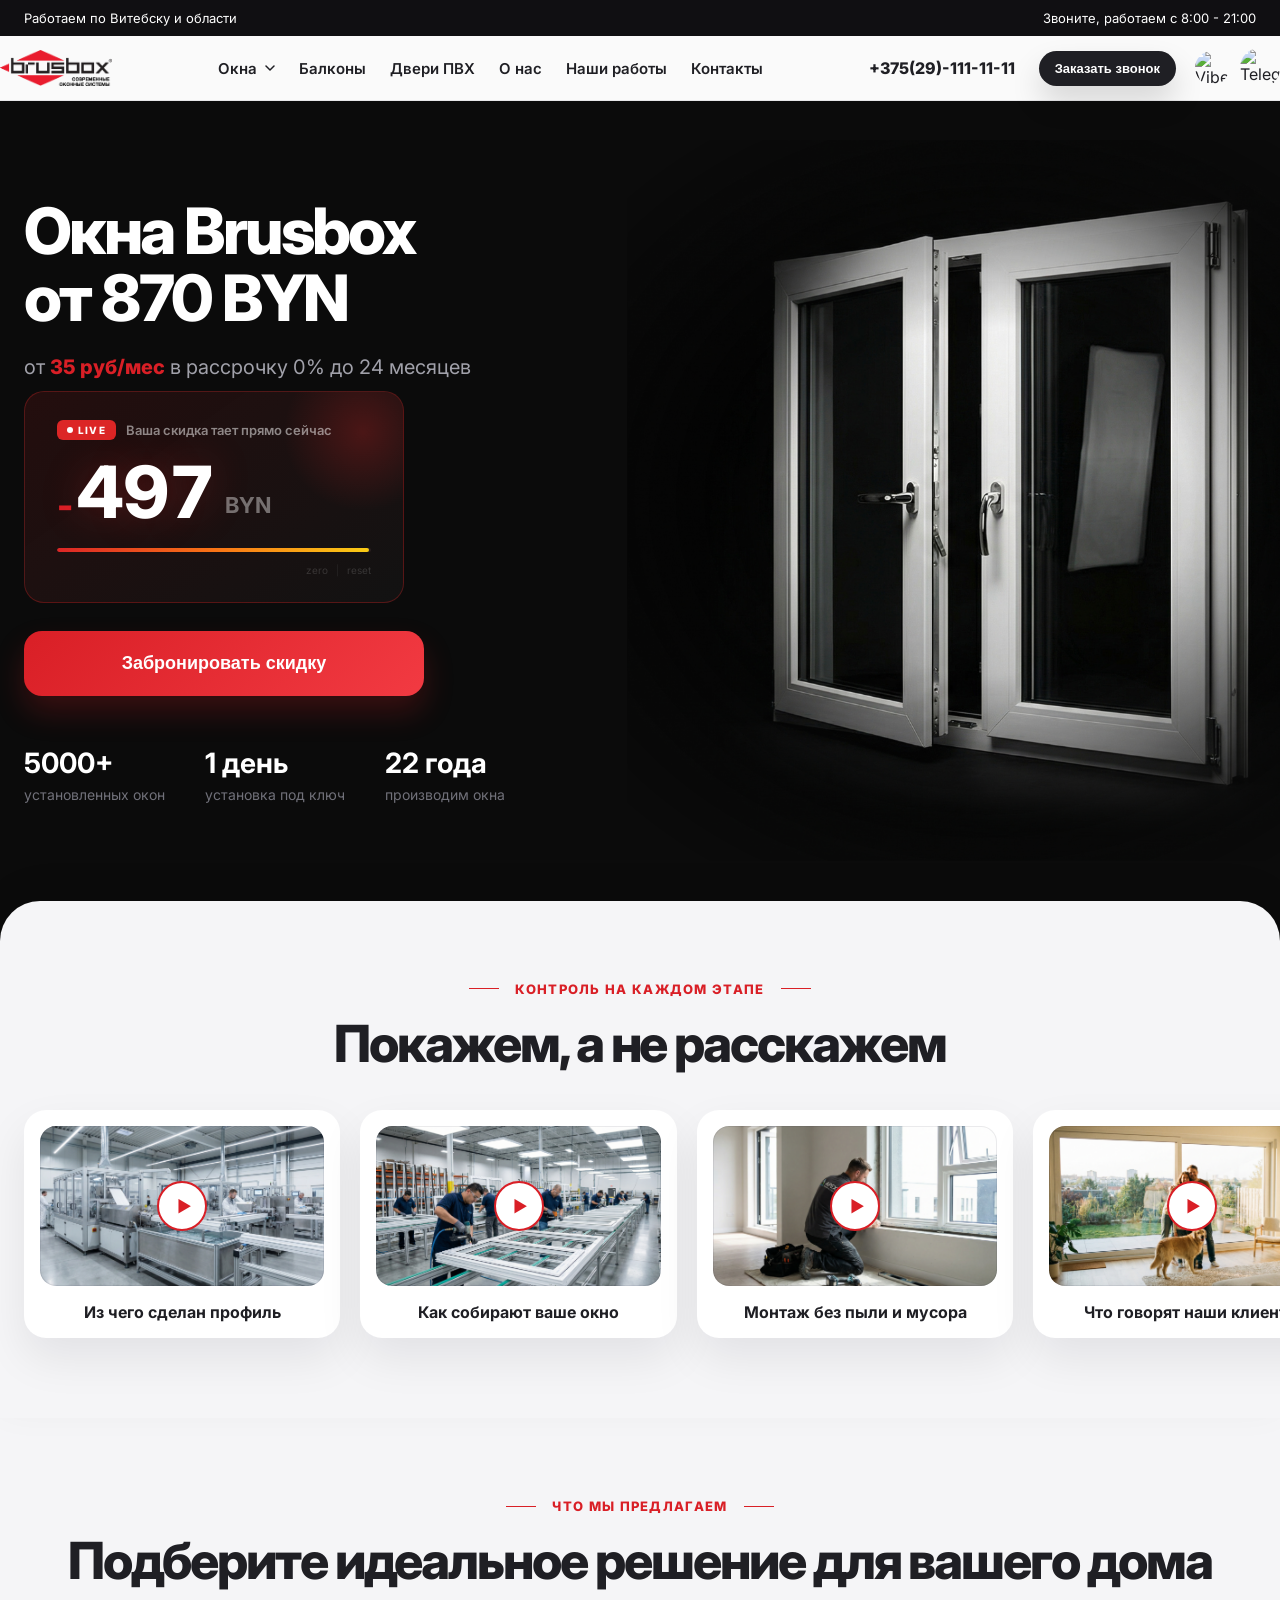
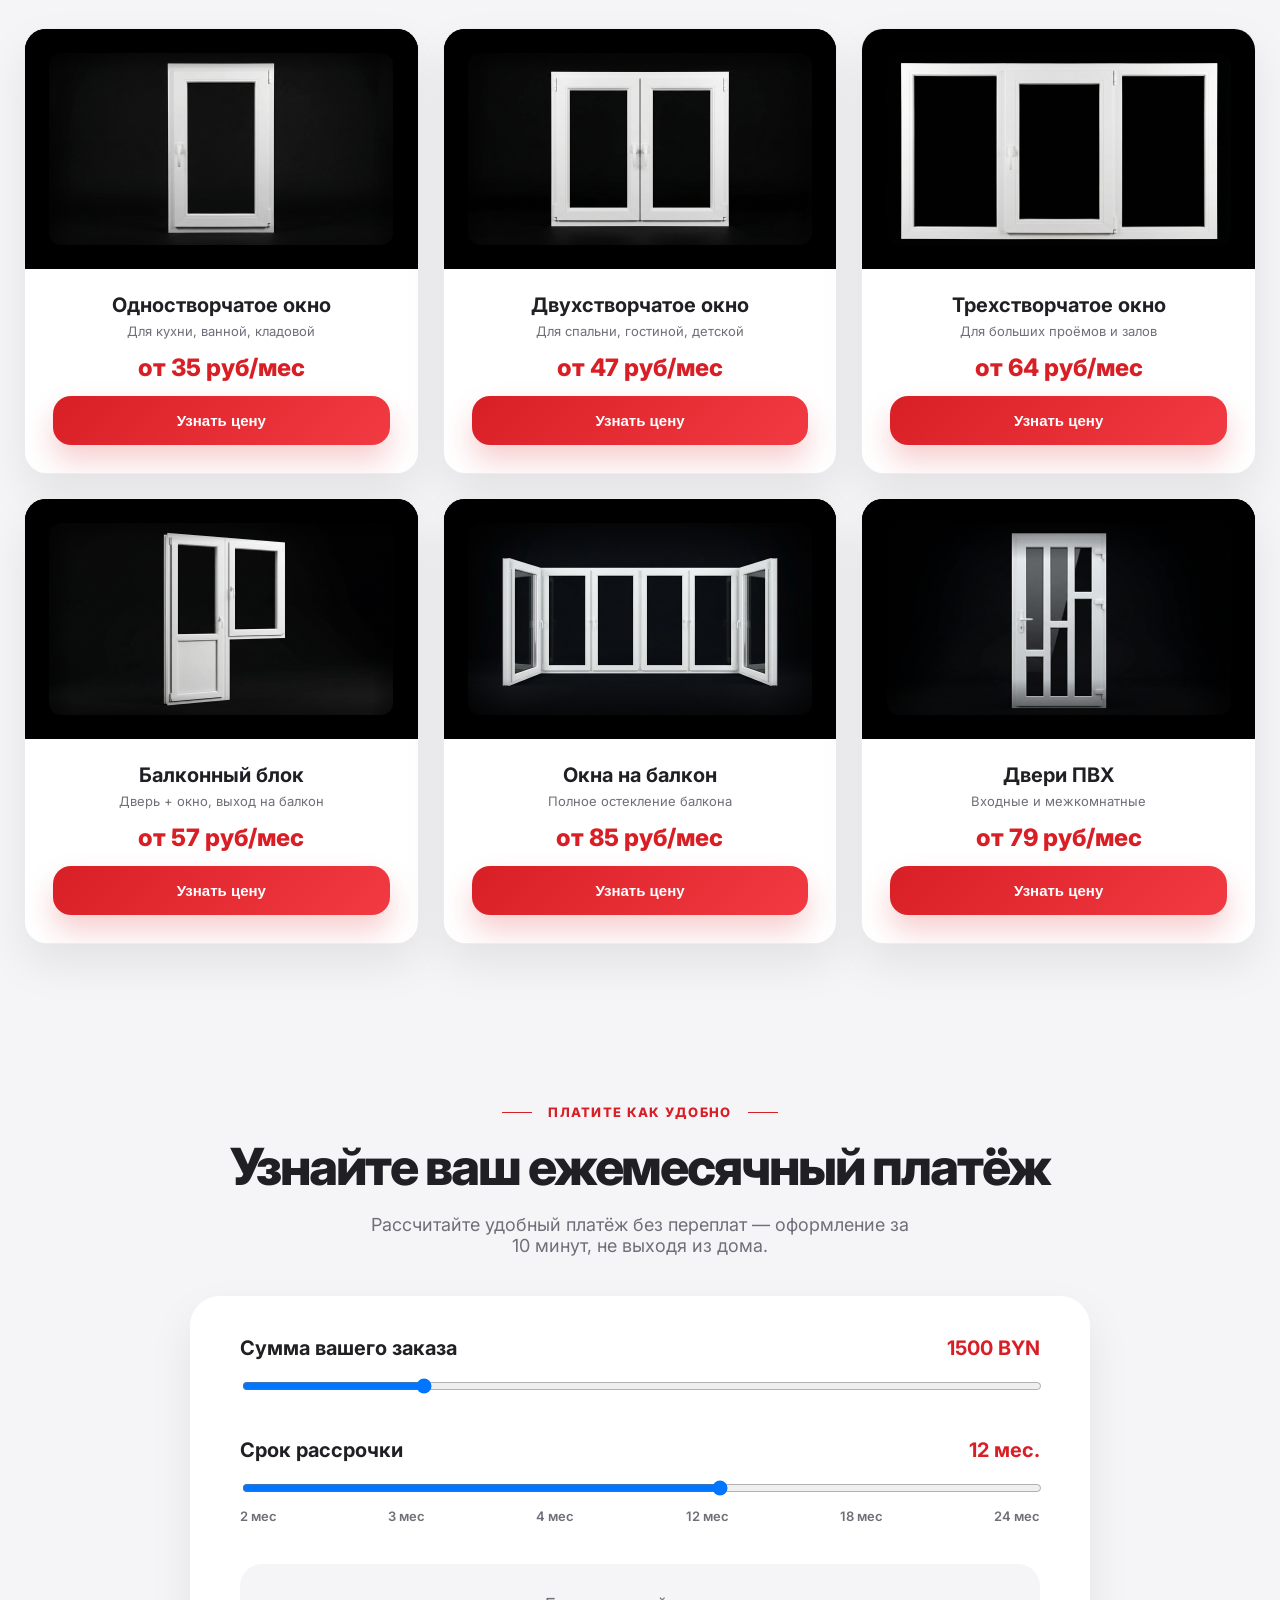
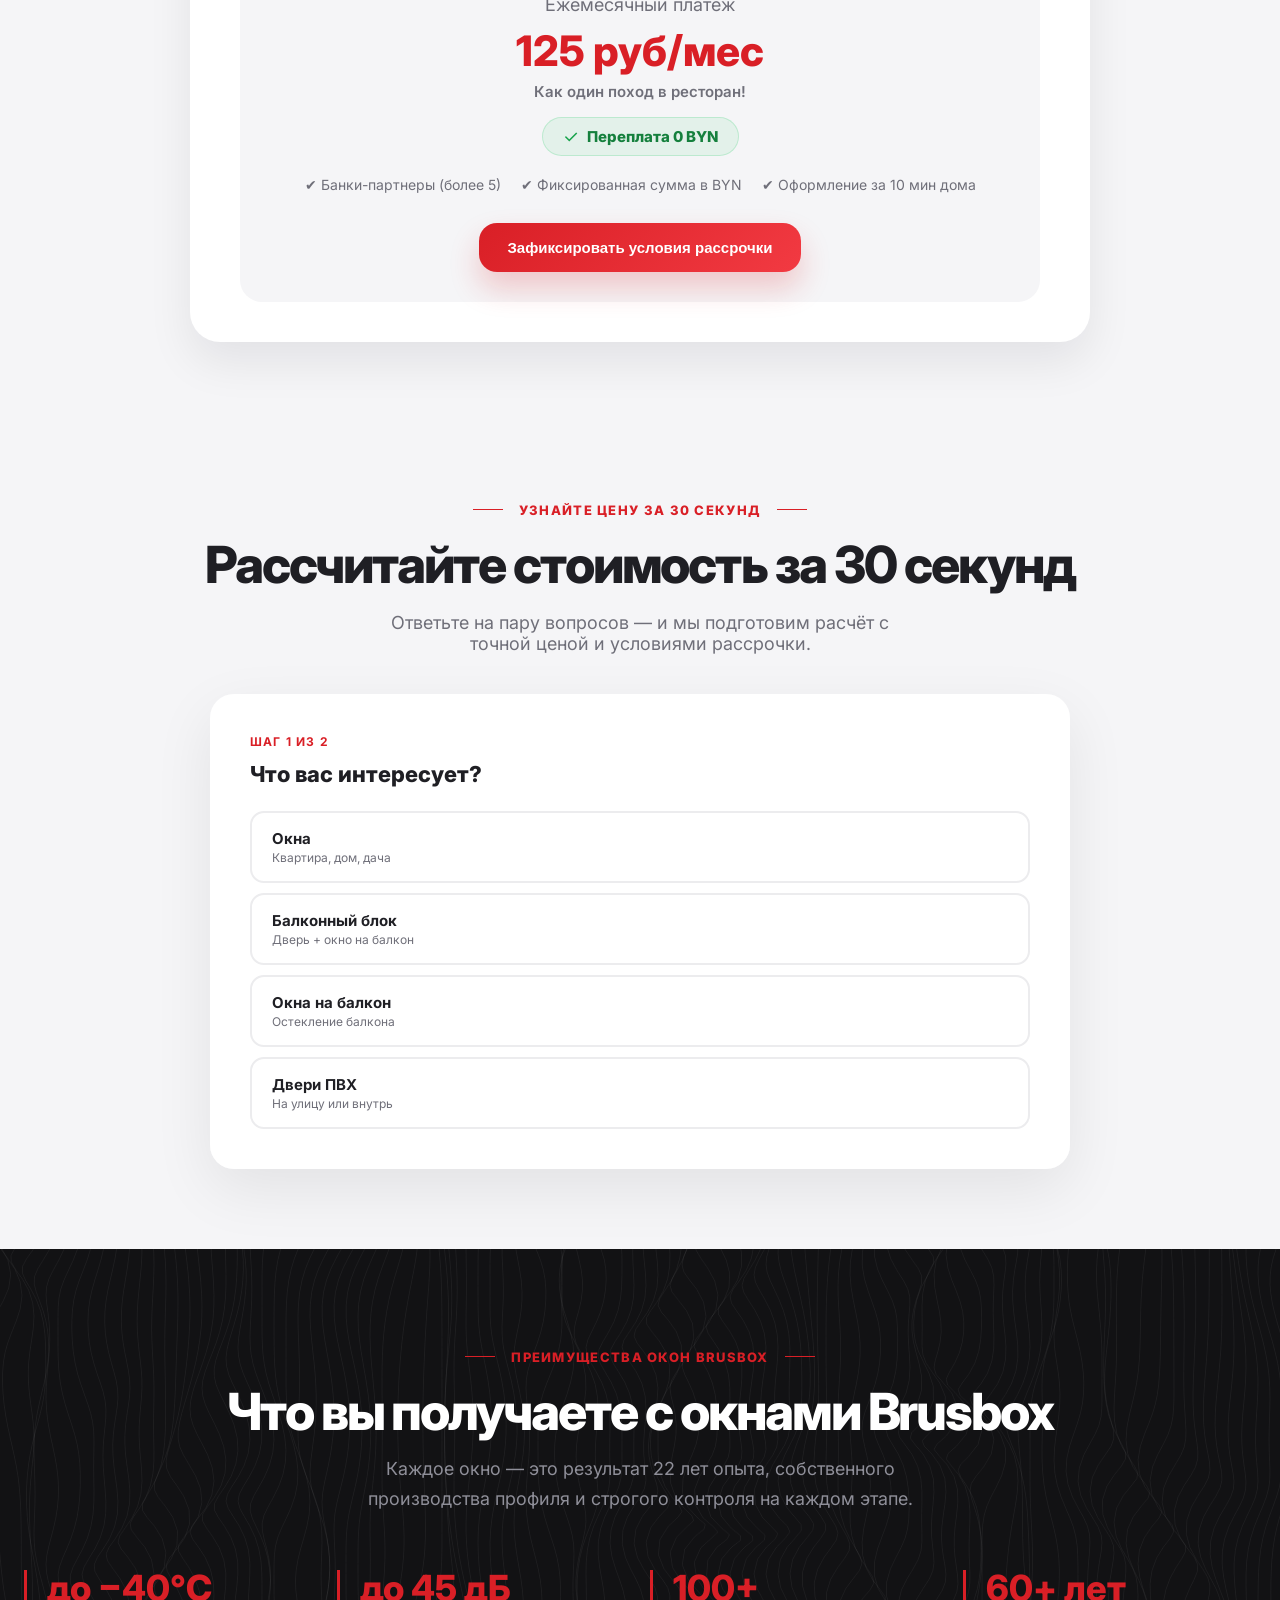
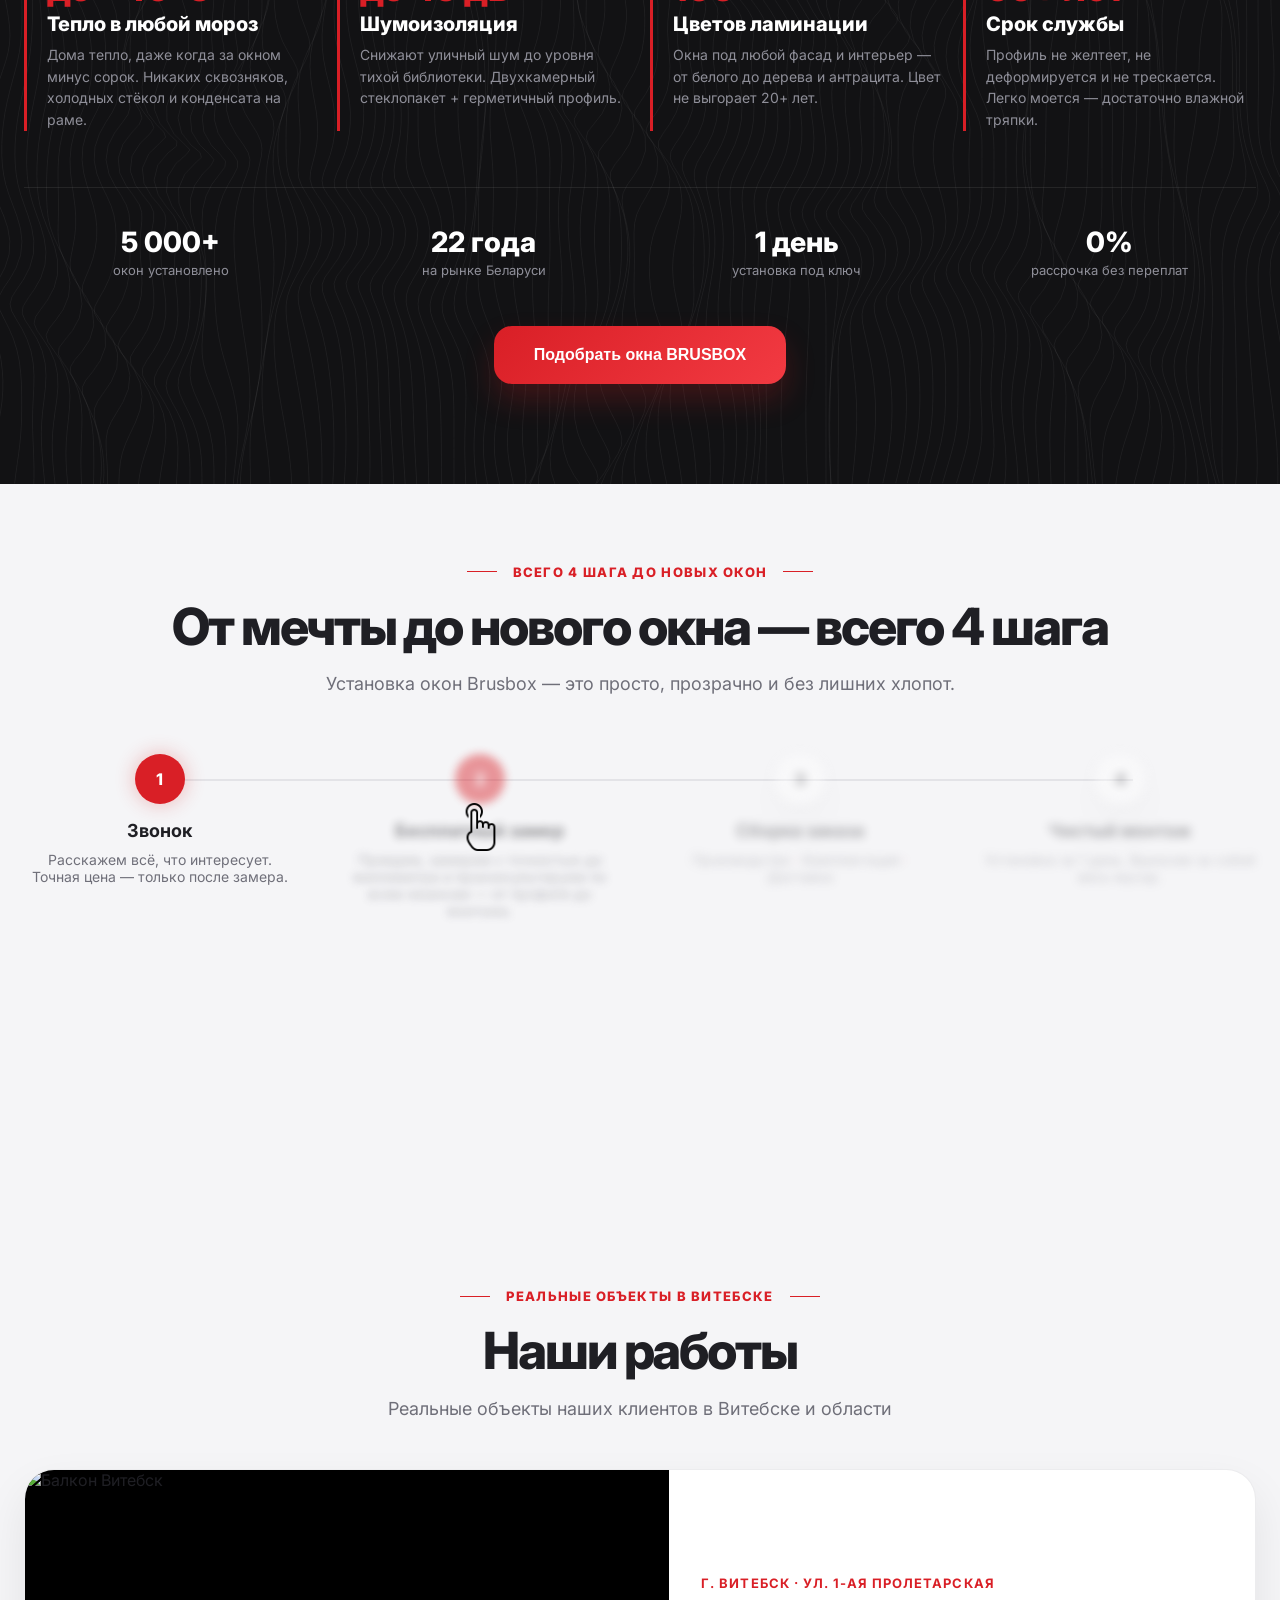
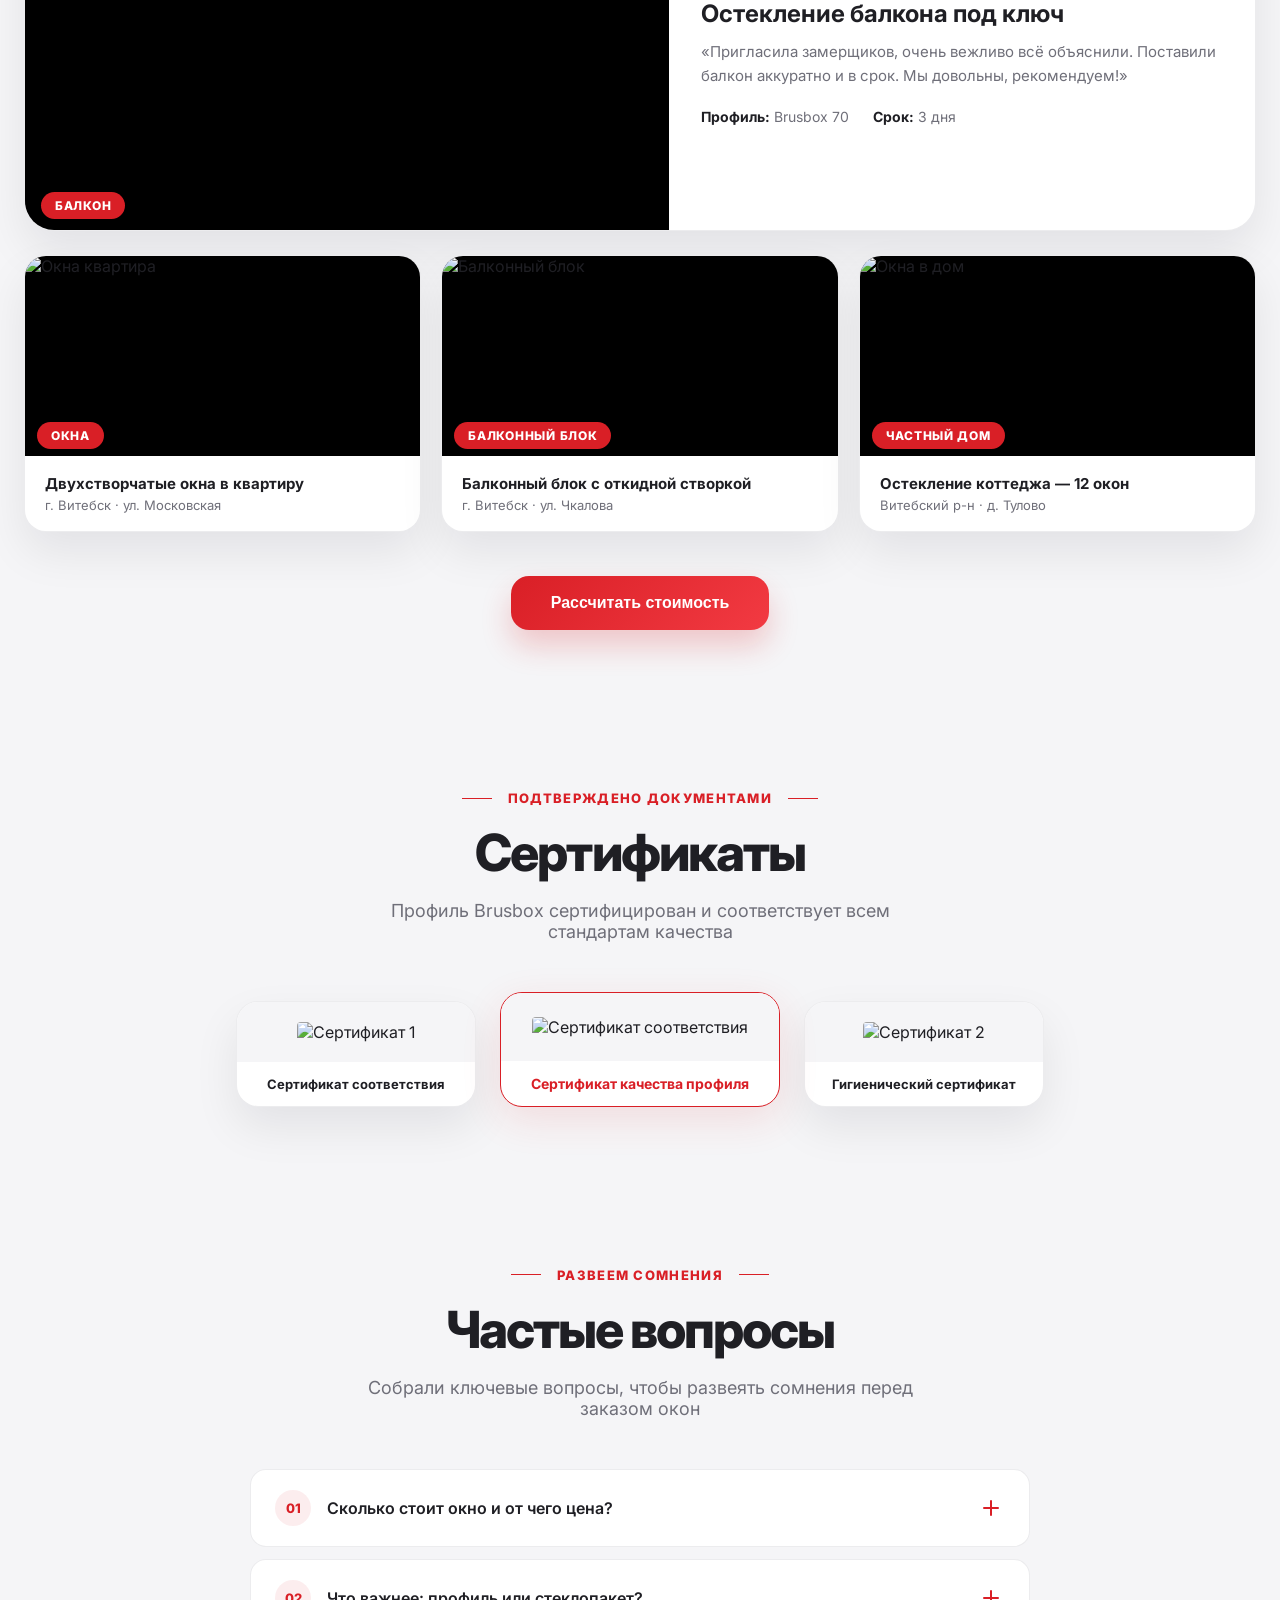
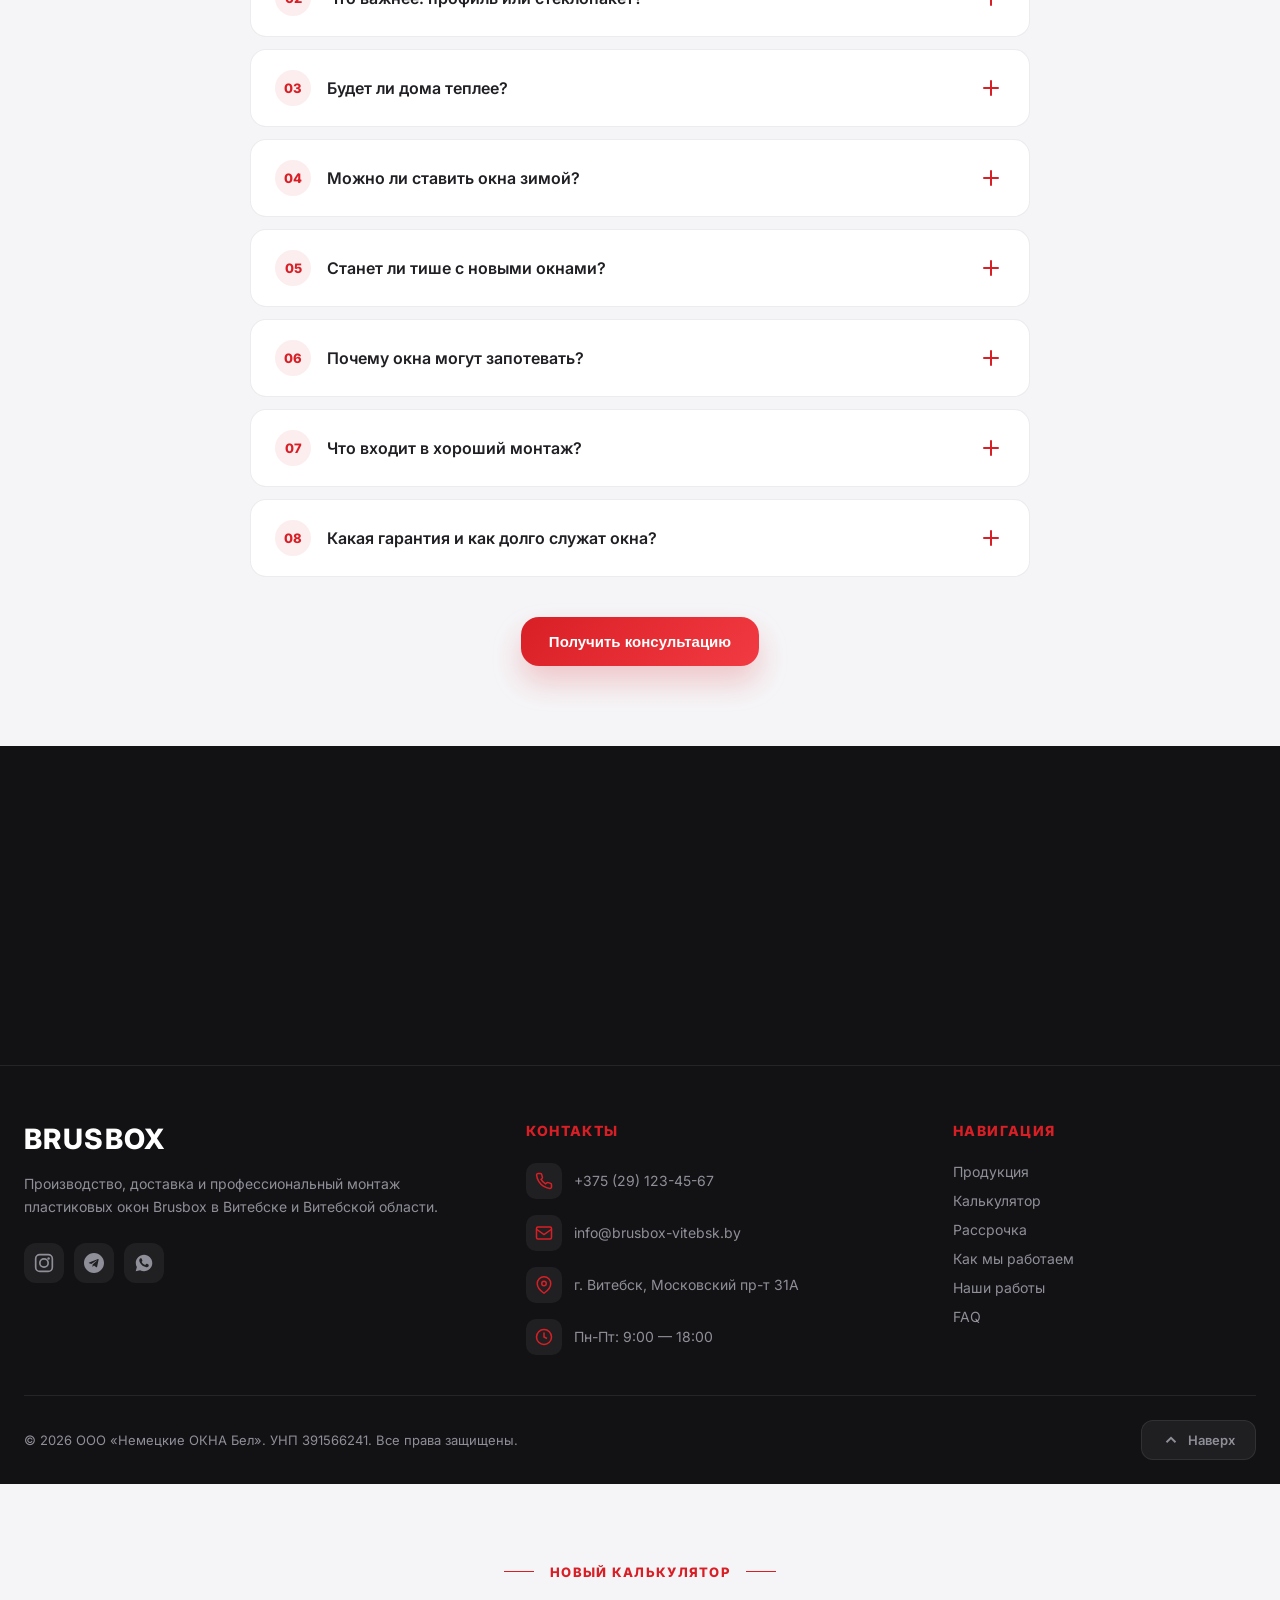
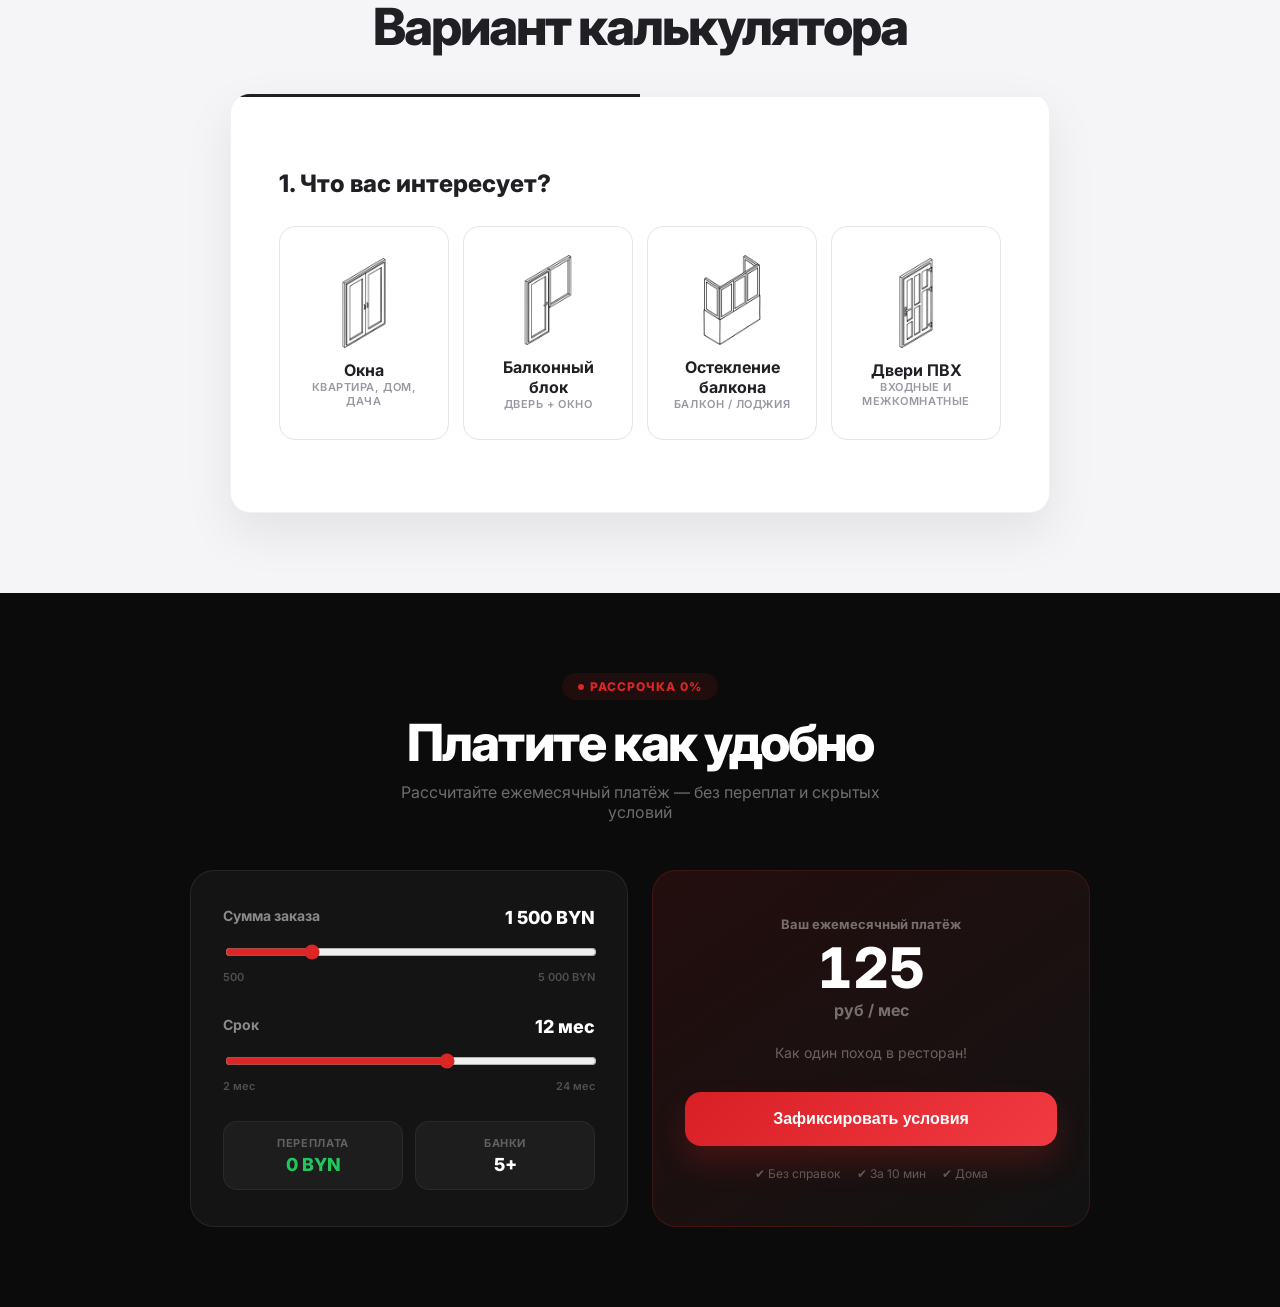
==== index.html @ 94bc3c11 "Увеличены иконки квиза до 90px, фиксированная высота для всех Co-Authored-By: Claude Opus 4.6 <norep" ====
<!DOCTYPE html>
<html lang="ru">
<head>
  <meta charset="UTF-8">
  <meta name="viewport" content="width=device-width, initial-scale=1.0">
  <title>Окна Brusbox — Витебск</title>
  <link rel="stylesheet" href="assets/css/style.css">
  <style>
    /* ====== Quiz Calculator ====== */
    .gs-wrap {
      background:#111118;
      border-radius:24px;
      padding:40px 44px 36px;
      max-width:760px;
      margin:0 auto;
      position:relative;
      overflow:hidden;
    }
    .gs-wrap::before {
      content:'';position:absolute;top:-80px;right:-80px;
      width:300px;height:300px;
      background:radial-gradient(circle,rgba(120,20,20,0.5),transparent 70%);
      border-radius:50%;pointer-events:none;
    }
    .gs-wrap::after {
      content:'';position:absolute;bottom:-60px;left:-60px;
      width:240px;height:240px;
      background:radial-gradient(circle,rgba(120,20,20,0.35),transparent 70%);
      border-radius:50%;pointer-events:none;
    }
    /* Steps progress */
    .gs-steps { display:flex;gap:6px;align-items:center;justify-content:center;margin-bottom:32px;position:relative;z-index:1; }
    .gs-step-dot {
      width:34px;height:34px;border-radius:50%;
      display:grid;place-items:center;
      font-size:13px;font-weight:800;
      transition:all 300ms ease;
    }
    .gs-step-dot.done,
    .gs-step-dot.current {
      background:#dc2626;color:#fff;
    }
    .gs-step-dot.current { box-shadow:0 0 14px rgba(220,38,38,0.5); }
    .gs-step-dot.upcoming {
      background:rgba(255,255,255,0.06);
      color:rgba(255,255,255,0.3);
    }
    /* Question */
    .gs-question {
      background:rgba(255,255,255,0.03);
      border-left:3px solid #dc2626;
      border-radius:14px;
      padding:24px 28px;
      margin-bottom:24px;
      text-align:left;
      position:relative;z-index:1;
    }
    .gs-question__text {
      font-size:22px;font-weight:800;color:#fff;line-height:1.4;
    }
    /* Options 2×2 */
    .gs-opts {
      display:grid;grid-template-columns:repeat(2,1fr);
      gap:12px;margin-bottom:28px;
      position:relative;z-index:1;
    }
    .gs-opt {
      display:flex;align-items:center;gap:14px;
      background:rgba(255,255,255,0.04);
      border:1px solid rgba(255,255,255,0.08);
      border-radius:14px;
      padding:18px 18px;
      cursor:pointer;transition:all 200ms ease;
    }
    .gs-opt:hover {
      background:rgba(220,38,38,0.08);
      border-color:rgba(220,38,38,0.25);
    }
    .gs-opt.selected {
      background:#dc2626;border-color:#dc2626;
      box-shadow:0 0 20px rgba(220,38,38,0.3);
    }
    .gs-opt__letter {
      width:36px;height:36px;border-radius:50%;flex-shrink:0;
      background:#dc2626;color:#fff;
      font-size:14px;font-weight:800;
      display:grid;place-items:center;
      transition:background 200ms ease;
    }
    .gs-opt.selected .gs-opt__letter { background:rgba(255,255,255,0.2); }
    .gs-opt__text { font-size:15px;font-weight:700;color:#fff; }
    .gs-opt__sub {
      font-size:11px;font-weight:600;color:rgba(255,255,255,0.35);
      margin-top:2px;
    }
    .gs-opt.selected .gs-opt__sub { color:rgba(255,255,255,0.7); }
    /* Bottom */
    .gs-bottom {
      display:flex;align-items:center;justify-content:space-between;
      position:relative;z-index:1;
    }
    .gs-back-link {
      color:rgba(255,255,255,0.35);font-size:13px;font-weight:700;
      cursor:pointer;transition:color 200ms ease;
      background:none;border:none;padding:0;
      letter-spacing:0.04em;
    }
    .gs-back-link:hover { color:#f87171; }
    .gs-answer-btn {
      background:#dc2626;color:#fff;border:none;
      border-radius:100px;padding:14px 40px;
      font-size:15px;font-weight:800;
      cursor:pointer;transition:all 200ms ease;
      box-shadow:0 4px 16px rgba(220,38,38,0.2);
    }
    .gs-answer-btn:hover { background:#b91c1c;transform:translateY(-1px);box-shadow:0 6px 24px rgba(220,38,38,0.3); }
    .gs-answer-btn:disabled {
      opacity:0.3;cursor:default;transform:none;
      box-shadow:none;
    }
    /* Form input */
    .gs-form-input {
      background:rgba(255,255,255,0.05);
      border:1px solid rgba(255,255,255,0.1);
      border-radius:14px;padding:16px 20px;
      font-size:16px;color:#fff;outline:none;
      transition:border-color 200ms ease;font-family:inherit;
    }
    .gs-form-input::placeholder { color:rgba(255,255,255,0.25); }
    .gs-form-input:focus { border-color:rgba(220,38,38,0.5);box-shadow:0 0 12px rgba(220,38,38,0.08); }
    @media (max-width:700px){
      .gs-wrap { padding:24px 16px 20px;border-radius:18px; }
      .gs-opts { grid-template-columns:1fr; }
      .gs-question { padding:20px 18px; }
      .gs-question__text { font-size:18px; }
      .gs-steps { flex-wrap:wrap; }
      .gs-bottom { flex-wrap:wrap;justify-content:center;gap:16px; }
    }

    /* ====== Phone Modal ====== */
    .phone-modal-overlay {
      position:fixed;inset:0;z-index:9999;
      background:rgba(0,0,0,0.6);
      backdrop-filter:blur(4px);
      display:none;align-items:center;justify-content:center;
      padding:20px;
    }
    .phone-modal-overlay.active { display:flex; }
    .phone-modal {
      background:#111118;
      border-radius:24px;
      padding:44px 40px;
      max-width:460px;
      width:100%;
      position:relative;
      text-align:center;
      overflow:hidden;
    }
    .phone-modal::before {
      content:'';position:absolute;top:-60px;right:-60px;
      width:200px;height:200px;
      background:radial-gradient(circle,rgba(220,38,38,0.4),transparent 70%);
      border-radius:50%;pointer-events:none;
    }
    .phone-modal__close {
      position:absolute;top:16px;right:16px;
      width:36px;height:36px;border-radius:50%;
      background:rgba(255,255,255,0.06);border:none;
      color:rgba(255,255,255,0.4);font-size:20px;
      cursor:pointer;display:grid;place-items:center;
      transition:all 200ms ease;z-index:1;
    }
    .phone-modal__close:hover { background:rgba(255,255,255,0.12);color:#fff; }
    .phone-modal__title {
      font-size:24px;font-weight:900;color:#fff;
      margin-bottom:8px;position:relative;z-index:1;
    }
    .phone-modal__sub {
      font-size:14px;color:rgba(255,255,255,0.4);
      margin-bottom:28px;position:relative;z-index:1;
    }
    .phone-modal__form {
      display:flex;flex-direction:column;gap:14px;
      position:relative;z-index:1;
    }
    .phone-modal__input {
      background:rgba(255,255,255,0.05);
      border:1px solid rgba(255,255,255,0.1);
      border-radius:14px;padding:16px 20px;
      font-size:16px;color:#fff;outline:none;
      transition:border-color 200ms ease;font-family:inherit;
      width:100%;box-sizing:border-box;
    }
    .phone-modal__input::placeholder { color:rgba(255,255,255,0.25); }
    .phone-modal__input:focus { border-color:rgba(220,38,38,0.5); }
    .phone-modal__btn {
      background:#dc2626;color:#fff;border:none;
      border-radius:100px;padding:16px;
      font-size:16px;font-weight:800;
      cursor:pointer;transition:all 200ms ease;
      box-shadow:0 4px 20px rgba(220,38,38,0.3);
    }
    .phone-modal__btn:hover { background:#b91c1c;transform:translateY(-1px); }
    .phone-modal__success {
      position:relative;z-index:1;
    }
    @media (max-width:500px){
      .phone-modal { padding:32px 20px;border-radius:18px; }
    }

    .faq-item {
      background: #fff;
      border: 1px solid var(--line);
      border-radius: var(--radius-lg);
      margin-bottom: 16px;
      overflow: hidden;
      box-shadow: 0 10px 20px rgba(0,0,0,0.02);
      transition: var(--transition);
    }
    .faq-item.active {
      border-color: rgba(217,31,38,0.3);
      box-shadow: 0 16px 30px rgba(217,31,38,0.08);
    }
    .faq-question {
      width: 100%;
      text-align: left;
      padding: 24px;
      background: none;
      border: none;
      font-size: 20px;
      font-weight: 800;
      color: var(--text);
      cursor: pointer;
      display: flex;
      justify-content: space-between;
      align-items: center;
    }
    .faq-answer {
      display: none;
      padding: 0 24px 24px;
      color: var(--muted);
      line-height: 1.6;
    }
    .faq-item.active .faq-answer { display: block; }
    
    .video-mock {
      background: var(--bg); height: 160px; border-radius: 16px; display:grid; place-items:center;
      position:relative; margin-bottom:16px; border: 1px solid var(--line);
    }
    .video-play {
      width: 50px; height: 50px; border-radius: 50%; background: #ffffff; display:grid; place-items:center;
      color: var(--red); box-shadow: var(--shadow);
    }
  </style>
</head>
<body>

  <!-- 1. HEADER -->
  <header class="header">
    <div class="header__topline">
      <div class="container topline-inner">
        <div>Работаем по Витебску и области</div>
        <div class="topline-contact">
          <span>Звоните, работаем с 8:00 - 21:00</span>
        </div>
      </div>
    </div>
    <div class="container header__inner">
      <div class="header__left">
        <a href="#" class="header__logo">
          <img src="assets/img/brusbox-logo.png" alt="Brusbox Logo">
        </a>
      </div>
      <nav class="header__nav">
        <div class="nav-item has-dropdown">
          <a href="#products" class="nav-link">Окна <svg width="10" height="6" viewBox="0 0 10 6" fill="none" xmlns="http://www.w3.org/2000/svg" class="nav-arrow"><path d="M1 1L5 5L9 1" stroke="currentColor" stroke-width="1.5" stroke-linecap="round" stroke-linejoin="round"/></svg></a>
          <div class="mega-menu">
            <div class="mega-menu__col">
              <div class="mega-menu__title">По назначению</div>
              <a href="#products" class="mega-menu__link">Окна в квартиру</a>
              <a href="#products" class="mega-menu__link">Окна в частный дом</a>
              <a href="#products" class="mega-menu__link">Окна на террасу и веранду, в беседку</a>
            </div>
            <div class="mega-menu__col">
              <div class="mega-menu__title">По виду</div>
              <a href="#products" class="mega-menu__link">Одностворчатые</a>
              <a href="#products" class="mega-menu__link">Двустворчатые</a>
              <a href="#products" class="mega-menu__link">Трехстворчатые</a>
            </div>
            <div class="mega-menu__col">
              <div class="mega-menu__title">По задаче</div>
              <a href="#products" class="mega-menu__link">Энергосберегающие</a>
              <a href="#products" class="mega-menu__link">Шумозащитные</a>
              <a href="#products" class="mega-menu__link">Цветные (Ламинированные)</a>
            </div>
          </div>
        </div>
        <a href="#products" class="nav-link">Балконы</a>
        <a href="#products" class="nav-link">Двери ПВХ</a>
        <a href="#why" class="nav-link">О нас</a>
        <a href="#reviews" class="nav-link">Наши работы</a>
        <a href="#footer" class="nav-link">Контакты</a>
      </nav>
      <div class="header__right">
        <a href="tel:+375291111111" class="header__phone">+375(29)-111-11-11</a>
        <button class="btn btn-black" style="padding: 10px 16px; font-size: 13px; white-space: nowrap;">Заказать звонок</button>
        <div class="header__socials">
          <a href="#" class="social-icon" style="display: flex; justify-content: center; align-items: center;"><img src="assets/img/viber.png" alt="Viber" style="width: 85%; height: 85%; object-fit: cover; border-radius: 50%;"></a>
          <a href="#" class="social-icon" style="display: flex; justify-content: center; align-items: center;"><img src="assets/img/tg.png" alt="Telegram" style="width: 100%; height: 100%; object-fit: cover; border-radius: 50%;"></a>
        </div>
        <button class="header__burger" id="burgerBtn" aria-label="Меню">
          <span></span><span></span><span></span>
        </button>
      </div>
    </div>
  </header>

  <!-- Mobile Menu -->
  <div class="mobile-menu" id="mobileMenu">
    <a href="#products" onclick="closeMobileMenu()">Окна</a>
    <a href="#products" onclick="closeMobileMenu()">Балконы</a>
    <a href="#products" onclick="closeMobileMenu()">Двери ПВХ</a>
    <a href="#why" onclick="closeMobileMenu()">О нас</a>
    <a href="#reviews" onclick="closeMobileMenu()">Наши работы</a>
    <a href="#footer" onclick="closeMobileMenu()">Контакты</a>
    <a href="tel:+375291111111" class="mobile-menu__phone">+375(29)-111-11-11</a>
    <button class="btn btn-primary mobile-menu__btn" onclick="closeMobileMenu()">Заказать звонок</button>
  </div>

  <!-- 2. HERO -->
  <section class="hero">
    <div class="container hero-grid">
      <div class="hero-content">
        <h1 class="title" style="font-size: clamp(40px, 5vw, 64px);">Окна Brusbox<br>от 870 BYN</h1>
        <p class="hero__subtitle" style="font-size:20px; margin-bottom:8px;">от <span style="color:var(--red); font-weight:800;">35 руб/мес</span> в рассрочку 0% до 24 месяцев</p>

        <!-- Mobile-only hero image -->
        <div class="hero-img-mobile">
          <img src="assets/img/окно для первого экрана.png" alt="Окно Brusbox">
        </div>

        <!-- Melting discount -->
        <div class="hero-melt" id="heroMelt">
          <div class="hero-melt__glow"></div>
          <div class="hero-melt__top">
            <span class="hero-melt__badge">LIVE</span>
            <span class="hero-melt__label">Ваша скидка тает прямо сейчас</span>
          </div>
          <div class="hero-melt__price">
            <span class="hero-melt__minus">-</span>
            <span class="hero-melt__amount" id="meltAmount">500</span>
            <span class="hero-melt__cur">BYN</span>
          </div>
          <div class="hero-melt__track">
            <div class="hero-melt__fill" id="meltBar"></div>
          </div>
          <div style="text-align:right; margin-top:6px;">
            <span id="meltZero" style="font-size:10px; color:rgba(255,255,255,0.15); cursor:pointer; user-select:none;" onclick="window.meltForceZero&&window.meltForceZero();">zero</span>
            <span style="color:rgba(255,255,255,0.08); font-size:10px; margin:0 4px;">|</span>
            <span id="meltReset" style="font-size:10px; color:rgba(255,255,255,0.15); cursor:pointer; user-select:none;" onclick="sessionStorage.removeItem('meltStart');sessionStorage.removeItem('wheelUsed');location.reload();">reset</span>
          </div>
        </div>

        <div class="hero-buttons">
          <button class="btn btn-primary" style="padding: 22px 60px; font-size: 18px; width: 100%; max-width: 400px;">Забронировать скидку</button>
        </div>

        <div class="hero__stats">
          <div class="hero-stat"><b>5000+</b><span>установленных окон</span></div>
          <div class="hero-stat"><b>1 день</b><span>установка под ключ</span></div>
          <div class="hero-stat"><b>22 года</b><span>производим окна</span></div>
        </div>
      </div>
      <div class="hero-visual">
        <img src="assets/img/окно для первого экрана.png" alt="Пластиковое окно">
      </div>
    </div>
  </section>

  <!-- 3. PROSLOIKA (Videos) -->
  <section class="section section-rounded" style="background:var(--bg);">
    <div class="container">
      <div style="text-align: center; margin-bottom: 40px;">
        <div class="kicker-center">Контроль на каждом этапе</div>
        <h2 class="title" style="margin-top: 10px;">Покажем, а не расскажем</h2>
      </div>
      <div class="features-grid" style="gap: 20px;">
        <div class="feature-card" style="padding: 16px; cursor:pointer;" onclick="openVideoModal('assets/img/Производство профиля.png', 'Из чего сделан профиль')">
          <div class="video-mock" style="background-image: url('assets/img/Производство профиля.png'); background-size: 110%; background-position: center;"><div class="video-play">▶</div></div>
          <b style="font-size:16px;">Из чего сделан профиль</b>
        </div>
        <div class="feature-card" style="padding: 16px; cursor:pointer;" onclick="openVideoModal('assets/img/Производство окон.png', 'Как собирают ваше окно')">
          <div class="video-mock" style="background-image: url('assets/img/Производство окон.png'); background-size: 110%; background-position: center;"><div class="video-play">▶</div></div>
          <b style="font-size:16px;">Как собирают ваше окно</b>
        </div>
        <div class="feature-card" style="padding: 16px; cursor:pointer;" onclick="openVideoModal('assets/img/Профессиональный монтаж.png', 'Монтаж без пыли и мусора')">
          <div class="video-mock" style="background-image: url('assets/img/Профессиональный монтаж.png'); background-size: 110%; background-position: center;"><div class="video-play">▶</div></div>
          <b style="font-size:16px;">Монтаж без пыли и мусора</b>
        </div>
        <div class="feature-card" style="padding: 16px; cursor:pointer;" onclick="openVideoModal('assets/img/Довольные клиенты.png', 'Что говорят наши клиенты')">
          <div class="video-mock" style="background-image: url('assets/img/Довольные клиенты.png'); background-size: 110%; background-position: center;"><div class="video-play">▶</div></div>
          <b style="font-size:16px;">Что говорят наши клиенты</b>
        </div>
      </div>
    </div>
  </section>

  <!-- 4. PRODUCTS -->
  <section class="section" id="products">
    <div class="container">
      <div style="text-align: center; margin-bottom: 10px;">
        <div class="kicker-center">Что мы предлагаем</div>
        <h2 class="title">Подберите идеальное решение для вашего дома</h2>
      </div>
      <div class="products-grid">
        <div class="product-card">
          <div class="product-img light-fade"><img src="assets/img/одностворчатое_пвх_красивое_202604011655.png" alt="Одностворчатое окно"></div>
          <div class="product-info">
            <b>Одностворчатое окно</b>
            <div class="product-desc">Для кухни, ванной, кладовой</div>
            <div class="product-price">от 35 руб/мес</div>
            <button class="btn btn-primary" style="width:100%;">Узнать цену</button>
          </div>
        </div>
        <div class="product-card">
          <div class="product-img light-fade"><img src="assets/img/двухстворчатое_пвх_красивое_202604011656.png" alt="Двухстворчатое окно"></div>
          <div class="product-info">
            <b>Двухстворчатое окно</b>
            <div class="product-desc">Для спальни, гостиной, детской</div>
            <div class="product-price">от 47 руб/мес</div>
            <button class="btn btn-primary" style="width:100%;">Узнать цену</button>
          </div>
        </div>
        <div class="product-card">
          <div class="product-img no-fade"><img src="assets/img/трехстворчатое_пвх_красивое_202604011659.png" alt="Трехстворчатое окно"></div>
          <div class="product-info">
            <b>Трехстворчатое окно</b>
            <div class="product-desc">Для больших проёмов и залов</div>
            <div class="product-price">от 64 руб/мес</div>
            <button class="btn btn-primary" style="width:100%;">Узнать цену</button>
          </div>
        </div>
        <div class="product-card">
          <div class="product-img light-fade"><img src="assets/img/балконный_блок_пвх_202604011701.png" alt="Балконный блок"></div>
          <div class="product-info">
            <b>Балконный блок</b>
            <div class="product-desc">Дверь + окно, выход на балкон</div>
            <div class="product-price">от 57 руб/мес</div>
            <button class="btn btn-primary" style="width:100%;">Узнать цену</button>
          </div>
        </div>
        <div class="product-card">
          <div class="product-img"><img src="assets/img/балкон.png" alt="Окна на балкон"></div>
          <div class="product-info">
            <b>Окна на балкон</b>
            <div class="product-desc">Полное остекление балкона</div>
            <div class="product-price">от 85 руб/мес</div>
            <button class="btn btn-primary" style="width:100%;">Узнать цену</button>
          </div>
        </div>
        <div class="product-card">
          <div class="product-img"><img src="assets/img/белая_пвх_дверь,_202604011732.png" alt="Двери ПВХ"></div>
          <div class="product-info">
            <b>Двери ПВХ</b>
            <div class="product-desc">Входные и межкомнатные</div>
            <div class="product-price">от 79 руб/мес</div>
            <button class="btn btn-primary" style="width:100%;">Узнать цену</button>
          </div>
        </div>
      </div>
    </div>
  </section>

  <!-- 5. INSTALLMENT -->
  <section class="section" style="background:var(--bg);">
    <div class="container">
      <div style="text-align: center; margin-bottom: 40px;">
        <div class="kicker-center">Платите как удобно</div>
        <h2 class="title">Узнайте ваш ежемесячный платёж</h2>
        <p style="color:var(--muted); font-size:18px; max-width:560px; margin:0 auto;">Рассчитайте удобный платёж без переплат — оформление за 10 минут, не выходя из дома.</p>
      </div>
      <div class="installment-wrap" style="max-width:900px; margin:0 auto;">
        <div style="display:flex; flex-direction:column; gap:40px; max-width: 800px; margin: 0 auto;">
          <div>
            <div style="display:flex; justify-content:space-between; margin-bottom:16px;">
              <b style="font-size:20px;">Сумма вашего заказа</b>
              <b style="font-size:20px; color:var(--red);" id="amountVal">1500 BYN</b>
            </div>
            <input type="range" id="amountRange" min="500" max="5000" step="50" value="1500" style="width:100%;">
          </div>
          <div>
            <div style="display:flex; justify-content:space-between; margin-bottom:16px;">
              <b style="font-size:20px;">Срок рассрочки</b>
              <b style="font-size:20px; color:var(--red);" id="termVal">12 мес.</b>
            </div>
            <input type="range" id="termRange" min="0" max="5" step="1" value="3" style="width:100%;">
            <div style="display:flex; justify-content:space-between; margin-top:8px; font-size:13px; color:var(--muted); font-weight:600;">
              <span>2 мес</span><span>3 мес</span><span>4 мес</span><span>12 мес</span><span>18 мес</span><span>24 мес</span>
            </div>
          </div>
          <div style="background:var(--bg); padding:30px; border-radius:var(--radius-lg); text-align:center;">
            <div style="font-size:18px; color:var(--muted); margin-bottom:10px;">Ежемесячный платеж</div>
            <div id="resultPayment" style="font-size:42px; font-weight:800; color:var(--red); margin-bottom:6px;">125 руб/мес</div>
            <div id="paymentNote" style="font-size:15px; color:var(--muted); font-weight:600;"></div>
            <div style="display:inline-flex; align-items:center; gap:8px; background:rgba(34,197,94,0.08); border:1px solid rgba(34,197,94,0.2); border-radius:100px; padding:8px 20px; margin-top:16px;">
              <span style="color:#16a34a; font-size:18px;">✓</span>
              <span style="font-weight:800; color:#15803d; font-size:15px;">Переплата 0 BYN</span>
            </div>
            <div style="display:flex; gap:20px; justify-content:center; flex-wrap:wrap; margin-top:20px; color:var(--muted); font-size:14px;">
                <span>✔ Банки-партнеры (более 5)</span>
                <span>✔ Фиксированная сумма в BYN</span>
                <span>✔ Оформление за 10 мин дома</span>
            </div>
            <button class="btn btn-primary" style="margin-top:30px;">Зафиксировать условия рассрочки</button>
          </div>
        </div>
      </div>
    </div>
  </section>

  <!-- 6. CALCULATOR -->
  <section class="section">
    <div class="container">
      <div style="text-align:center; margin-bottom:40px;">
        <div class="kicker-center">Узнайте цену за 30 секунд</div>
        <h2 class="title">Рассчитайте стоимость за 30 секунд</h2>
        <p style="color:var(--muted); font-size:18px; max-width:560px; margin:0 auto;">Ответьте на пару вопросов — и мы подготовим расчёт с точной ценой и условиями рассрочки.</p>
      </div>
      <div class="calc-c">
        <div class="calc-c__left" id="calcCapp"></div>
        <div class="calc-c__right" id="calcCpreview">
          <div class="calc-c__preview-label">Ваши ответы</div>
          <div class="calc-c__preview-empty">Выберите вариант слева</div>
        </div>
      </div>
    </div>
  </section>

  <!-- 7. WHY BRUSBOX (DARK) -->
  <section class="section-dark" id="why" style="position:relative;overflow:hidden;">
    <!-- Waves BG -->
    <div id="wavesWrap" style="position:absolute;inset:0;z-index:0;pointer-events:none;">
      <canvas id="wavesCanvas" style="display:block;width:100%;height:100%;"></canvas>
    </div>
    <div class="container" style="position:relative;z-index:1;">

      <!-- Кикер с чёрточками (как в остальных блоках, но белый) -->
      <div style="display:flex; align-items:center; justify-content:center; gap:16px; color:var(--red); font-size:13px; font-weight:800; text-transform:uppercase; letter-spacing:0.1em; margin-bottom:20px;">
        <span style="display:block; width:30px; height:1px; background:var(--red);"></span>
        Преимущества окон Brusbox
        <span style="display:block; width:30px; height:1px; background:var(--red);"></span>
      </div>

      <!-- Заголовок -->
      <h2 class="title" style="text-align:center; margin-bottom:16px;">Что вы получаете с&nbsp;окнами&nbsp;Brusbox</h2>
      <p style="font-size:18px; color:var(--muted-dark); line-height:1.65; max-width:580px; margin:0 auto; text-align:center;">Каждое окно — это результат 22 лет опыта, собственного производства профиля и строгого контроля на каждом этапе.</p>

      <!-- 4 преимущества с цифрами -->
      <div class="why-features" style="margin-top:56px;">

        <div style="border-left:3px solid var(--red); padding-left:20px;">
          <div style="font-size:36px; font-weight:800; color:var(--red); line-height:1; margin-bottom:6px;">до −40°C</div>
          <div style="font-size:20px; font-weight:800; color:#fff; margin-bottom:8px;">Тепло в любой мороз</div>
          <p style="font-size:14px; color:var(--muted-dark); line-height:1.55; margin:0;">Дома тепло, даже когда за окном минус сорок. Никаких сквозняков, холодных стёкол и конденсата на раме.</p>
        </div>

        <div style="border-left:3px solid var(--red); padding-left:20px;">
          <div style="font-size:36px; font-weight:800; color:var(--red); line-height:1; margin-bottom:6px;">до 45 дБ</div>
          <div style="font-size:20px; font-weight:800; color:#fff; margin-bottom:8px;">Шумоизоляция</div>
          <p style="font-size:14px; color:var(--muted-dark); line-height:1.55; margin:0;">Снижают уличный шум до уровня тихой библиотеки. Двухкамерный стеклопакет + герметичный профиль.</p>
        </div>

        <div style="border-left:3px solid var(--red); padding-left:20px;">
          <div style="font-size:36px; font-weight:800; color:var(--red); line-height:1; margin-bottom:6px;">100+</div>
          <div style="font-size:20px; font-weight:800; color:#fff; margin-bottom:8px;">Цветов ламинации</div>
          <p style="font-size:14px; color:var(--muted-dark); line-height:1.55; margin:0;">Окна под любой фасад и интерьер — от белого до дерева и антрацита. Цвет не выгорает 20+ лет.</p>
        </div>

        <div style="border-left:3px solid var(--red); padding-left:20px;">
          <div style="font-size:36px; font-weight:800; color:var(--red); line-height:1; margin-bottom:6px;">60+ лет</div>
          <div style="font-size:20px; font-weight:800; color:#fff; margin-bottom:8px;">Срок службы</div>
          <p style="font-size:14px; color:var(--muted-dark); line-height:1.55; margin:0;">Профиль не желтеет, не деформируется и не трескается. Легко моется — достаточно влажной тряпки.</p>
        </div>

      </div>

      <!-- Строка фактов -->
      <div style="display:grid; grid-template-columns:repeat(4,1fr); gap:20px; margin-top:56px; padding-top:40px; border-top:1px solid rgba(255,255,255,0.08);">
        <div style="text-align:center;">
          <div style="font-size:28px; font-weight:800; color:#fff; line-height:1;">5 000+</div>
          <div style="font-size:13px; color:var(--muted-dark); margin-top:6px;">окон установлено</div>
        </div>
        <div style="text-align:center;">
          <div style="font-size:28px; font-weight:800; color:#fff; line-height:1;">22 года</div>
          <div style="font-size:13px; color:var(--muted-dark); margin-top:6px;">на рынке Беларуси</div>
        </div>
        <div style="text-align:center;">
          <div style="font-size:28px; font-weight:800; color:#fff; line-height:1;">1 день</div>
          <div style="font-size:13px; color:var(--muted-dark); margin-top:6px;">установка под ключ</div>
        </div>
        <div style="text-align:center;">
          <div style="font-size:28px; font-weight:800; color:#fff; line-height:1;">0%</div>
          <div style="font-size:13px; color:var(--muted-dark); margin-top:6px;">рассрочка без переплат</div>
        </div>
      </div>

      <!-- CTA -->
      <div style="margin-top:48px; text-align:center;">
        <button class="btn btn-primary" style="padding:20px 40px; font-size:16px;">Подобрать окна BRUSBOX</button>
      </div>

    </div>
  </section>

  <!-- 8. JOURNEY -->
  <section class="section">
    <div class="container">
      <div style="text-align:center; margin-bottom:40px;">
        <div class="kicker-center">Всего 4 шага до новых окон</div>
        <h2 class="title">От мечты до нового окна — всего 4 шага</h2>
        <p style="color:var(--muted); font-size:18px;">Установка окон Brusbox — это просто, прозрачно и без лишних хлопот.</p>
      </div>

      <div class="journey-timeline" id="journeyTimeline">
        <div class="journey-line">
          <div class="journey-line__fill" id="journeyLineFill"></div>
        </div>
        <div class="journey-step j-open" data-step="1">
          <div class="journey-num">1</div>
          <b style="font-size:18px; margin-bottom:10px; display:block;">Звонок</b>
          <p style="font-size:14px; color:var(--muted);">Расскажем всё, что интересует. Точная цена — только после замера.</p>
        </div>
        <div class="journey-step j-locked" data-step="2">
          <div class="journey-num">2</div>
          <b style="font-size:18px; margin-bottom:10px; display:block;">Бесплатный замер</b>
          <p style="font-size:14px; color:var(--muted);">Приедем, замерим с точностью до миллиметра и проконсультируем по всем нюансам — от профиля до монтажа.</p>
        </div>
        <div class="journey-step j-locked" data-step="3">
          <div class="journey-num">3</div>
          <b style="font-size:18px; margin-bottom:10px; display:block;">Сборка заказа</b>
          <p style="font-size:14px; color:var(--muted);">Производство <span style="color:var(--red);">·</span> Комплектация <span style="color:var(--red);">·</span> Доставка</p>
        </div>
        <div class="journey-step j-locked" data-step="4">
          <div class="journey-num">4</div>
          <b style="font-size:18px; margin-bottom:10px; display:block;">Чистый монтаж</b>
          <p style="font-size:14px; color:var(--muted);">Установка за 1 день. Выносим за собой весь мусор.</p>
        </div>
      </div>

      <div class="journey-cta" id="journeyCta" style="opacity:0; transform:translateY(20px); transition:all 600ms ease; pointer-events:none;">
        <div>
          <b style="font-size:32px; display:block; margin-bottom:10px;">Готовы начать?</b>
          <p style="color:var(--muted-dark); font-size:16px;">Оставьте номер — перезвоним за 5 минут, ответим на вопросы.</p>
        </div>
        <form id="journeyForm" style="display:flex; gap:12px; align-items:center;">
          <input class="input" type="tel" placeholder="+375 (__) ___-__-__" required style="background:var(--bg-dark); border-color:rgba(255,255,255,0.1); color:#fff; width:220px;">
          <button type="submit" class="btn btn-primary" style="white-space:nowrap;">Оставить номер</button>
        </form>
      </div>
    </div>
  </section>

  <!-- 9. REVIEWS -->
  <section class="section" style="background:var(--bg);" id="reviews">
    <div class="container">
      <div style="text-align:center; margin-bottom:50px;">
        <div class="kicker-center">Реальные объекты в Витебске</div>
        <h2 class="title">Наши работы</h2>
        <p style="color:var(--muted); font-size:18px; max-width:520px; margin:0 auto;">Реальные объекты наших клиентов в Витебске и области</p>
      </div>

      <!-- Main featured card -->
      <div class="work-featured">
        <div class="work-featured__img">
          <img src="https://placehold.co/800x500/1a1a1f/333?text=Балкон+·+Витебск" alt="Балкон Витебск">
          <div class="work-featured__overlay">
            <span class="work-tag">Балкон</span>
          </div>
        </div>
        <div class="work-featured__body">
          <div style="font-size:13px; font-weight:700; color:var(--red); text-transform:uppercase; letter-spacing:0.08em; margin-bottom:8px;">г. Витебск · ул. 1-ая Пролетарская</div>
          <b style="font-size:24px; display:block; margin-bottom:12px;">Остекление балкона под ключ</b>
          <p style="color:var(--muted); font-size:15px; line-height:1.6; margin-bottom:20px;">«Пригласила замерщиков, очень вежливо всё объяснили. Поставили балкон аккуратно и в срок. Мы довольны, рекомендуем!»</p>
          <div style="display:flex; gap:24px; font-size:14px; color:var(--muted);">
            <span><b style="color:var(--text);">Профиль:</b> Brusbox 70</span>
            <span><b style="color:var(--text);">Срок:</b> 3 дня</span>
          </div>
        </div>
      </div>

      <!-- Grid of works -->
      <div class="works-grid">
        <div class="work-card">
          <div class="work-card__img">
            <img src="https://placehold.co/400x300/1a1a1f/333?text=Окна+·+Квартира" alt="Окна квартира">
            <div class="work-card__overlay"><span class="work-tag">Окна</span></div>
          </div>
          <div class="work-card__body">
            <b>Двухстворчатые окна в квартиру</b>
            <p>г. Витебск · ул. Московская</p>
          </div>
        </div>
        <div class="work-card">
          <div class="work-card__img">
            <img src="https://placehold.co/400x300/1a1a1f/333?text=Балконный+блок" alt="Балконный блок">
            <div class="work-card__overlay"><span class="work-tag">Балконный блок</span></div>
          </div>
          <div class="work-card__body">
            <b>Балконный блок с откидной створкой</b>
            <p>г. Витебск · ул. Чкалова</p>
          </div>
        </div>
        <div class="work-card">
          <div class="work-card__img">
            <img src="https://placehold.co/400x300/1a1a1f/333?text=Дом+·+Окна" alt="Окна в дом">
            <div class="work-card__overlay"><span class="work-tag">Частный дом</span></div>
          </div>
          <div class="work-card__body">
            <b>Остекление коттеджа — 12 окон</b>
            <p>Витебский р-н · д. Тулово</p>
          </div>
        </div>
      </div>

      <div style="text-align:center; margin-top:44px;">
        <button class="btn btn-primary" style="padding:18px 40px; font-size:16px;">Рассчитать стоимость</button>
      </div>
    </div>
  </section>

  <!-- 10. CERTS -->
  <section class="section">
    <div class="container">
      <div style="text-align:center; margin-bottom:50px;">
        <div class="kicker-center">Подтверждено документами</div>
        <h2 class="title">Сертификаты</h2>
        <p style="color:var(--muted); font-size:18px; max-width:520px; margin:0 auto;">Профиль Brusbox сертифицирован и соответствует всем стандартам качества</p>
      </div>
      <div class="certs-grid">
        <div class="cert-card">
          <div class="cert-card__img">
            <img src="https://placehold.co/240x340/ffffff/d91f26?text=Сертификат+1" alt="Сертификат 1">
          </div>
          <div class="cert-card__body">Сертификат соответствия</div>
        </div>
        <div class="cert-card cert-card--main">
          <div class="cert-card__img">
            <img src="https://placehold.co/280x400/ffffff/d91f26?text=Сертификат+Соответствия" alt="Сертификат соответствия">
          </div>
          <div class="cert-card__body">Сертификат качества профиля</div>
        </div>
        <div class="cert-card">
          <div class="cert-card__img">
            <img src="https://placehold.co/240x340/ffffff/d91f26?text=Сертификат+2" alt="Сертификат 2">
          </div>
          <div class="cert-card__body">Гигиенический сертификат</div>
        </div>
      </div>
    </div>
  </section>

  <!-- 11. FAQ -->
  <section class="section" style="background:var(--bg);">
    <div class="container">
      <div style="text-align:center; margin-bottom:50px;">
        <div class="kicker-center">Развеем сомнения</div>
        <h2 class="title">Частые вопросы</h2>
        <p style="color:var(--muted); font-size:18px; max-width:560px; margin:0 auto;">Собрали ключевые вопросы, чтобы развеять сомнения перед заказом окон</p>
      </div>
      <div class="faq-list">
        <div class="faq-card" data-faq>
          <button class="faq-card__q" aria-expanded="false">
            <span class="faq-card__num">01</span>
            <span class="faq-card__text">Сколько стоит окно и от чего цена?</span>
            <span class="faq-card__icon"></span>
          </button>
          <div class="faq-card__a">Цена зависит от профиля, стеклопакета, открываний, фурнитуры и сложности монтажа. Точный расчёт даём после замера.</div>
        </div>
        <div class="faq-card" data-faq>
          <button class="faq-card__q" aria-expanded="false">
            <span class="faq-card__num">02</span>
            <span class="faq-card__text">Что важнее: профиль или стеклопакет?</span>
            <span class="faq-card__icon"></span>
          </button>
          <div class="faq-card__a">Важны оба элемента: профиль отвечает за прочность конструкции, а стеклопакет — за удержание тепла и подавление шума.</div>
        </div>
        <div class="faq-card" data-faq>
          <button class="faq-card__q" aria-expanded="false">
            <span class="faq-card__num">03</span>
            <span class="faq-card__text">Будет ли дома теплее?</span>
            <span class="faq-card__icon"></span>
          </button>
          <div class="faq-card__a">Конечно! Наши окна 100% герметичны. Главное подобрать хороший стеклопакет и профессионально его установить.</div>
        </div>
        <div class="faq-card" data-faq>
          <button class="faq-card__q" aria-expanded="false">
            <span class="faq-card__num">04</span>
            <span class="faq-card__text">Можно ли ставить окна зимой?</span>
            <span class="faq-card__icon"></span>
          </button>
          <div class="faq-card__a">Да, мы используем зимнюю пену и теплые экраны. Ваша квартира не успеет промёрзнуть во время установки окна.</div>
        </div>
        <div class="faq-card" data-faq>
          <button class="faq-card__q" aria-expanded="false">
            <span class="faq-card__num">05</span>
            <span class="faq-card__text">Станет ли тише с новыми окнами?</span>
            <span class="faq-card__icon"></span>
          </button>
          <div class="faq-card__a">Да, качественный пластиковый профиль и двухкамерный стеклопакет снижают уровень шума с улицы в несколько раз.</div>
        </div>
        <div class="faq-card" data-faq>
          <button class="faq-card__q" aria-expanded="false">
            <span class="faq-card__num">06</span>
            <span class="faq-card__text">Почему окна могут запотевать?</span>
            <span class="faq-card__icon"></span>
          </button>
          <div class="faq-card__a">Запотевание чаще всего связано с высокой влажностью в помещении и плохой вентиляцией. Регулярное проветривание и правильный монтаж решают эту проблему.</div>
        </div>
        <div class="faq-card" data-faq>
          <button class="faq-card__q" aria-expanded="false">
            <span class="faq-card__num">07</span>
            <span class="faq-card__text">Что входит в хороший монтаж?</span>
            <span class="faq-card__icon"></span>
          </button>
          <div class="faq-card__a">Хороший монтаж — это 80% успеха. Он включает правильную подготовку проёма, использование надежных изоляционных лент, выравнивание и крепление конструкции. Некачественный монтаж сведёт на нет преимущества самого окна.</div>
        </div>
        <div class="faq-card" data-faq>
          <button class="faq-card__q" aria-expanded="false">
            <span class="faq-card__num">08</span>
            <span class="faq-card__text">Какая гарантия и как долго служат окна?</span>
            <span class="faq-card__icon"></span>
          </button>
          <div class="faq-card__a">При правильной установке современные окна служат 40–50 лет. На профиль и монтаж мы даём официальную гарантию.</div>
        </div>
      </div>
      <div style="text-align:center; margin-top:40px;">
        <button class="btn btn-primary">Получить консультацию</button>
      </div>
    </div>
  </section>

  <!-- 12. FOOTER -->
  <footer class="footer">
    <!-- Map -->
    <div class="footer-map">
      <iframe src="https://yandex.ru/map-widget/v1/?ll=30.223216%2C55.178501&z=16&pt=30.223216%2C55.178501%2Cpm2rdm&lang=ru_RU" width="100%" height="100%" frameborder="0" allowfullscreen></iframe>
    </div>

    <div class="container">
      <div class="footer-grid">
        <!-- Col 1: Logo + about -->
        <div class="footer-col">
          <div class="footer-logo">BRUSBOX</div>
          <p class="footer-about">Производство, доставка и профессиональный монтаж пластиковых окон Brusbox в Витебске и Витебской области.</p>
          <div class="footer-socials">
            <a href="#" class="footer-social" aria-label="Instagram">
              <svg width="20" height="20" viewBox="0 0 24 24" fill="none" stroke="currentColor" stroke-width="2"><rect x="2" y="2" width="20" height="20" rx="5"/><circle cx="12" cy="12" r="5"/><circle cx="17.5" cy="6.5" r="1.5" fill="currentColor" stroke="none"/></svg>
            </a>
            <a href="#" class="footer-social" aria-label="Telegram">
              <svg width="20" height="20" viewBox="0 0 24 24" fill="currentColor"><path d="M12 0C5.37 0 0 5.37 0 12s5.37 12 12 12 12-5.37 12-12S18.63 0 12 0zm5.53 8.15l-1.8 8.47c-.13.6-.5.75-.99.47l-2.74-2.02-1.32 1.27c-.15.15-.27.27-.55.27l.2-2.78 5.07-4.58c.22-.2-.05-.3-.34-.12l-6.27 3.95-2.7-.84c-.59-.18-.6-.59.12-.87l10.55-4.07c.49-.18.92.12.76.87z"/></svg>
            </a>
            <a href="#" class="footer-social" aria-label="Viber">
              <svg width="20" height="20" viewBox="0 0 24 24" fill="currentColor"><path d="M12.04 2c-5.46 0-9.91 4.45-9.91 9.91 0 1.75.46 3.45 1.32 4.95L2.05 22l5.25-1.38c1.45.79 3.08 1.21 4.74 1.21 5.46 0 9.91-4.45 9.91-9.91S17.5 2 12.04 2zm5.63 13.51c-.25.7-1.23 1.3-1.97 1.47-.51.12-1.17.21-3.41-.73-2.86-1.21-4.69-4.13-4.83-4.32-.14-.19-1.15-1.53-1.15-2.92 0-1.38.73-2.07.99-2.35.26-.28.56-.35.75-.35.19 0 .37 0 .54.01.17.01.4-.07.63.48.23.56.79 1.94.86 2.08.07.14.12.3.02.48-.09.19-.14.3-.28.46-.14.16-.29.35-.42.47-.14.14-.28.28-.12.56.16.28.73 1.21 1.57 1.96 1.08.96 1.99 1.26 2.27 1.4.28.14.44.12.6-.07.16-.19.7-.81.88-1.09.19-.28.37-.23.63-.14.26.09 1.63.77 1.91.91.28.14.46.21.53.33.07.12.07.67-.18 1.37z"/></svg>
            </a>
          </div>
        </div>

        <!-- Col 2: Contacts -->
        <div class="footer-col">
          <div class="footer-col__title">Контакты</div>
          <div class="footer-contacts">
            <a href="tel:+375291234567" class="footer-contact">
              <span class="footer-contact__icon">
                <svg width="18" height="18" viewBox="0 0 24 24" fill="none" stroke="currentColor" stroke-width="2"><path d="M22 16.92v3a2 2 0 01-2.18 2 19.79 19.79 0 01-8.63-3.07 19.5 19.5 0 01-6-6 19.79 19.79 0 01-3.07-8.67A2 2 0 014.11 2h3a2 2 0 012 1.72 12.84 12.84 0 00.7 2.81 2 2 0 01-.45 2.11L8.09 9.91a16 16 0 006 6l1.27-1.27a2 2 0 012.11-.45 12.84 12.84 0 002.81.7A2 2 0 0122 16.92z"/></svg>
              </span>
              <span>+375 (29) 123-45-67</span>
            </a>
            <a href="mailto:info@brusbox-vitebsk.by" class="footer-contact">
              <span class="footer-contact__icon">
                <svg width="18" height="18" viewBox="0 0 24 24" fill="none" stroke="currentColor" stroke-width="2"><rect x="2" y="4" width="20" height="16" rx="2"/><path d="M22 7l-10 7L2 7"/></svg>
              </span>
              <span>info@brusbox-vitebsk.by</span>
            </a>
            <div class="footer-contact">
              <span class="footer-contact__icon">
                <svg width="18" height="18" viewBox="0 0 24 24" fill="none" stroke="currentColor" stroke-width="2"><path d="M21 10c0 7-9 13-9 13s-9-6-9-13a9 9 0 0118 0z"/><circle cx="12" cy="10" r="3"/></svg>
              </span>
              <span>г. Витебск, Московский пр-т 31А</span>
            </div>
            <div class="footer-contact">
              <span class="footer-contact__icon">
                <svg width="18" height="18" viewBox="0 0 24 24" fill="none" stroke="currentColor" stroke-width="2"><circle cx="12" cy="12" r="10"/><path d="M12 6v6l4 2"/></svg>
              </span>
              <span>Пн-Пт: 9:00 — 18:00</span>
            </div>
          </div>
        </div>

        <!-- Col 3: Navigation -->
        <div class="footer-col">
          <div class="footer-col__title">Навигация</div>
          <nav class="footer-nav">
            <a href="#products" class="footer-nav__link">Продукция</a>
            <a href="#calc" class="footer-nav__link">Калькулятор</a>
            <a href="#installment" class="footer-nav__link">Рассрочка</a>
            <a href="#journey" class="footer-nav__link">Как мы работаем</a>
            <a href="#works" class="footer-nav__link">Наши работы</a>
            <a href="#faq" class="footer-nav__link">FAQ</a>
          </nav>
        </div>
      </div>

      <!-- Bottom bar -->
      <div class="footer-bottom">
        <span class="footer-copy">&copy; 2026 ООО «Немецкие ОКНА Бел». УНП 391566241. Все права защищены.</span>
        <button class="footer-top-btn" onclick="window.scrollTo({top:0,behavior:'smooth'})">
          <svg width="18" height="18" viewBox="0 0 24 24" fill="none" stroke="currentColor" stroke-width="2.5"><path d="M18 15l-6-6-6 6"/></svg>
          Наверх
        </button>
      </div>
    </div>
  </footer>

  <!-- VIDEO MODAL -->
  <div class="video-modal" id="videoModal">
    <div class="video-modal__overlay" onclick="closeVideoModal()"></div>
    <div class="video-modal__content">
      <button class="video-modal__close" onclick="closeVideoModal()">✕</button>
      <div class="video-modal__image" id="videoModalImage"></div>
      <div class="video-modal__title" id="videoModalTitle"></div>
      <div class="video-modal__play">▶</div>
      <p style="color:var(--muted); text-align:center; margin-top:12px;">Видео скоро будет добавлено</p>
    </div>
  </div>

  <!-- Floating discount badge -->
  <div class="float-melt" id="floatMelt">
    <div class="float-melt__inner">
      <span class="float-melt__badge">LIVE</span>
      <div class="float-melt__price">
        <span class="float-melt__minus">-</span>
        <span class="float-melt__amount" id="floatAmount">500</span>
        <span class="float-melt__cur">BYN</span>
      </div>
    </div>
    <button class="float-melt__btn btn btn-primary">Забронировать</button>
  </div>

  <!-- Phone Modal -->
  <div class="phone-modal-overlay" id="phoneModal">
    <div class="phone-modal">
      <button class="phone-modal__close" onclick="closePhoneModal()">&times;</button>
      <div id="phoneModalContent">
        <div class="phone-modal__title">Оставьте номер телефона</div>
        <div class="phone-modal__sub">Мы перезвоним в течение 5 минут и ответим на все вопросы</div>
        <form class="phone-modal__form" id="phoneModalForm">
          <input class="phone-modal__input" type="tel" id="phoneModalInput" placeholder="+375 (__) ___-__-__" required>
          <button type="submit" class="phone-modal__btn">Перезвоните мне</button>
        </form>
      </div>
    </div>
  </div>

  <!-- ====== CALCULATOR V2 — Preview (Alpine.js style) ====== -->
  <section class="section" style="background:var(--bg); padding:80px 0;">
    <div class="container">
      <div style="text-align:center; margin-bottom:40px;">
        <div class="kicker-center">Новый калькулятор</div>
        <h2 class="title">Вариант калькулятора</h2>
      </div>
      <div class="qz" id="qzApp">
        <div class="qz__bar"><div class="qz__bar-fill" id="qzBarFill"></div></div>
        <div class="qz__body" id="qzBody"></div>
      </div>
    </div>
  </section>

  <style>
    .qz {
      background:#fff;
      border-radius:20px;
      box-shadow:0 20px 50px rgba(18,18,28,0.08);
      border:1px solid rgba(15,23,42,0.06);
      max-width:820px;
      margin:0 auto;
      overflow:hidden;
      min-height:420px;
      display:flex;
      flex-direction:column;
    }
    .qz__bar {
      width:100%;height:3px;background:#f1f1f5;
    }
    .qz__bar-fill {
      height:100%;background:var(--text,#1f1f24);
      transition:width 500ms ease;
      width:0%;
    }
    .qz__body {
      padding:40px 48px;
      flex:1;
      display:flex;
      flex-direction:column;
      justify-content:center;
    }
    .qz__title {
      font-size:24px;font-weight:800;color:var(--text,#1f1f24);
      margin-bottom:28px;
    }
    .qz__grid {
      display:grid;gap:14px;
    }
    .qz__grid--3 { grid-template-columns:repeat(3,1fr); }
    .qz__grid--2 { grid-template-columns:repeat(2,1fr); }
    .qz__grid--4 { grid-template-columns:repeat(4,1fr); }
    .qz__card {
      background:#fff;
      border:1px solid #e5e5ea;
      border-radius:16px;
      padding:28px 20px;
      text-align:center;
      cursor:pointer;
      transition:all 200ms ease;
      display:flex;
      flex-direction:column;
      align-items:center;
      justify-content:center;
      gap:12px;
      min-height:160px;
    }
    .qz__card:hover {
      border-color:var(--text,#1f1f24);
      box-shadow:0 8px 24px rgba(0,0,0,0.08);
      transform:translateY(-2px);
    }
    .qz__card:active { transform:scale(0.97); }
    .qz__card-icon {
      height:90px;
      color:#b0b0b8;
      transition:color 200ms ease;
      display:flex;align-items:center;justify-content:center;
    }
    .qz__card-icon svg {
      width:48px;height:48px;
    }
    .qz__card-icon img {
      height:90px;width:auto;object-fit:contain;
    }
    .qz__card:hover .qz__card-icon { color:var(--text,#1f1f24); }
    .qz__card-label {
      font-size:16px;font-weight:700;color:var(--text,#1f1f24);
    }
    .qz__card-sub {
      font-size:11px;font-weight:600;color:#9898a3;
      text-transform:uppercase;letter-spacing:0.05em;
    }
    .qz__back {
      background:none;border:none;
      color:#9898a3;font-size:13px;font-weight:700;
      cursor:pointer;font-family:inherit;
      padding:0;margin-top:24px;
      text-transform:uppercase;letter-spacing:0.06em;
      transition:color 200ms;
    }
    .qz__back:hover { color:var(--text,#1f1f24); }
    /* Phone step */
    .qz__center { text-align:center;padding:20px 0; }
    .qz__icon-circle {
      width:56px;height:56px;border-radius:50%;
      background:var(--text,#1f1f24);color:#fff;
      display:grid;place-items:center;
      margin:0 auto 20px;
    }
    .qz__heading {
      font-size:28px;font-weight:800;color:var(--text,#1f1f24);
      margin-bottom:8px;
    }
    .qz__desc {
      font-size:14px;color:var(--muted,#6f6f79);
      max-width:360px;margin:0 auto 28px;line-height:1.6;
    }
    .qz__form {
      max-width:360px;margin:0 auto;
      display:flex;flex-direction:column;gap:14px;
    }
    .qz__input {
      width:100%;padding:16px 20px;
      background:#fff;
      border:1px solid #e5e5ea;
      border-radius:12px;
      font-size:16px;color:var(--text,#1f1f24);
      font-family:inherit;font-weight:600;
      outline:none;transition:border-color 200ms, box-shadow 200ms;
    }
    .qz__input:focus {
      border-color:var(--text,#1f1f24);
      box-shadow:0 0 0 3px rgba(31,31,36,0.08);
    }
    .qz__input::placeholder { color:#b0b0b8; }
    .qz__submit {
      width:100%;padding:16px;
      background:var(--text,#1f1f24);color:#fff;
      border:none;border-radius:12px;
      font-size:16px;font-weight:800;
      cursor:pointer;font-family:inherit;
      transition:all 200ms;
      box-shadow:0 8px 20px rgba(0,0,0,0.12);
    }
    .qz__submit:hover { background:#000;transform:translateY(-1px); }
    .qz__fine {
      font-size:11px;color:#b0b0b8;margin-top:4px;
    }
    /* Fade-in animation */
    .qz__fade {
      animation:qzFade 300ms ease;
    }
    @keyframes qzFade {
      from { opacity:0; transform:translateX(12px); }
      to { opacity:1; transform:translateX(0); }
    }
    @media (max-width:768px){
      .qz__body { padding:28px 20px; }
      .qz__grid--3, .qz__grid--4 { grid-template-columns:1fr; }
      .qz__grid--2 { grid-template-columns:1fr; }
      .qz__card {
        flex-direction:row;
        text-align:left;
        justify-content:flex-start;
        min-height:auto;
        padding:18px 20px;
        gap:16px;
      }
      .qz__card-icon { width:56px;height:56px;flex-shrink:0; }
      .qz__title { font-size:20px; margin-bottom:20px; }
      .qz__heading { font-size:24px; }
    }
  </style>

  <script>
  (function(){
    var body = document.getElementById('qzBody');
    var barFill = document.getElementById('qzBarFill');
    if(!body) return;

    var QUIZ = {
      product: { title:'1. Что вас интересует?', options:[
        {value:'windows', label:'Окна', sub:'Квартира, дом, дача', icon:'<img src="assets/img/пнг для калькулятора/окна.png" alt="Окна">'},
        {value:'balconyBlock', label:'Балконный блок', sub:'Дверь + окно', icon:'<img src="assets/img/пнг для калькулятора/балконная блок.png" alt="Балконный блок">'},
        {value:'balconyWindows', label:'Остекление балкона', sub:'Балкон / лоджия', icon:'<img src="assets/img/пнг для калькулятора/окна на балкон.png" alt="Остекление балкона">'},
        {value:'doors', label:'Двери ПВХ', sub:'Входные и межкомнатные', icon:'<img src="assets/img/пнг для калькулятора/дверь пвх.png" alt="Двери ПВХ">'}
      ]},
      branches: {
        windows:[
          {key:'place', title:'2. Куда нужны окна?', options:[
            {value:'Квартира',label:'В квартиру',icon:'<img src="assets/img/пнг для калькулятора/квартира.png" alt="Квартира">'},
            {value:'Дом',label:'В частный дом',icon:'<img src="assets/img/пнг для калькулятора/частный дом.png" alt="Дом">'},
            {value:'Дача',label:'На дачу',icon:'<img src="assets/img/пнг для калькулятора/дача.png" alt="Дача">'}
          ]},
          {key:'type', title:'3. Какое окно?', options:[
            {value:'Одностворчатое',label:'Одностворчатое',icon:'<img src="assets/img/пнг для калькулятора/одностворчатое окно.png" alt="Одностворчатое">'},
            {value:'Двухстворчатое',label:'Двухстворчатое',icon:'<img src="assets/img/пнг для калькулятора/двухстворчатое окно.png" alt="Двухстворчатое">'},
            {value:'Трёхстворчатое',label:'Трёхстворчатое',icon:'<img src="assets/img/пнг для калькулятора/трехстворстое окно.png" alt="Трёхстворчатое">'}
          ]}
        ],
        balconyBlock:[{key:'layout', title:'2. Расположение двери?', options:[
          {value:'Дверь слева',label:'Дверь слева',icon:'<img src="assets/img/пнг для калькулятора/окно справа.png" alt="Дверь слева">'},
          {value:'Чебурашка',label:'Дверь по центру',icon:'<img src="assets/img/пнг для калькулятора/два окна по бокам и дверь по середине.png" alt="Чебурашка">'},
          {value:'Дверь справа',label:'Дверь справа',icon:'<img src="assets/img/пнг для калькулятора/окно слева.png" alt="Дверь справа">'}
        ]}],
        balconyWindows:[{key:'shape', title:'2. Форма балкона?', options:[
          {value:'Прямой',label:'Прямой',icon:'<img src="assets/img/пнг для калькулятора/Прямой балкон.png" alt="Прямой">'},
          {value:'Г-образный',label:'Г-образный',icon:'<img src="assets/img/пнг для калькулятора/Г - образный балкон.png" alt="Г-образный">'},
          {value:'П-образный',label:'П-образный',icon:'<img src="assets/img/пнг для калькулятора/П - образный балкон.png" alt="П-образный">'},
          {value:'Z-образный',label:'Z-образный',icon:'<img src="assets/img/пнг для калькулятора/Z - образный балкон.png" alt="Z-образный">'}
        ]}],
        doors:[{key:'place', title:'2. Куда нужна дверь?', options:[
          {value:'Панорамная',label:'Панорамная',icon:'<img src="assets/img/пнг для калькулятора/Панорамная ПВХ-дверь.png" alt="Панорамная">'},
          {value:'Комбинированная',label:'Комбинированная',icon:'<img src="assets/img/пнг для калькулятора/Комбинированная ПВХ-дверь.png" alt="Комбинированная">'},
          {value:'Со сложной раскладкой',label:'Со сложной раскладкой',icon:'<img src="assets/img/пнг для калькулятора/ПВХ-дверь со сложной раскладкой.png" alt="Со сложной раскладкой">'}
        ]}]
      }
    };

    var state = { product:null, si:0, answers:{}, phone:'', done:false };

    function getBranch(){ return state.product ? (QUIZ.branches[state.product]||[]) : []; }
    function totalSteps(){ return 1 + getBranch().length + 1; }
    function currentStep(){
      if(!state.product) return 1;
      if(state.si < getBranch().length) return state.si + 2;
      return totalSteps();
    }

    function updateBar(){
      var pct = (currentStep() / totalSteps()) * 100;
      if(state.done) pct = 100;
      barFill.style.width = pct + '%';
    }

    function render(){
      updateBar();

      if(state.done){
        body.innerHTML = '<div class="qz__center qz__fade">'+
          '<div class="qz__icon-circle"><svg width="28" height="28" viewBox="0 0 24 24" fill="none" stroke="currentColor" stroke-width="2.5"><polyline points="20 6 9 17 4 12"/></svg></div>'+
          '<div class="qz__heading">Спасибо!</div>'+
          '<div class="qz__desc">Ваш номер принят.<br>Менеджер свяжется с вами в ближайшее время.</div>'+
          '<button class="qz__back" onclick="qzReset()">В начало</button></div>';
        return;
      }

      // Product step
      if(!state.product){
        var h = '<div class="qz__fade"><div class="qz__title">'+QUIZ.product.title+'</div><div class="qz__grid qz__grid--4">';
        QUIZ.product.options.forEach(function(o){
          h+='<div class="qz__card" data-val="'+o.value+'" data-label="'+o.label+'">'+
            '<div class="qz__card-icon">'+o.icon+'</div>'+
            '<div><div class="qz__card-label">'+o.label+'</div><div class="qz__card-sub">'+o.sub+'</div></div></div>';
        });
        h+='</div></div>';
        body.innerHTML = h;
        body.querySelectorAll('.qz__card').forEach(function(c){
          c.addEventListener('click', function(){
            state.product = c.dataset.val;
            state.si = 0; state.answers = {};
            render();
          });
        });
        return;
      }

      // Branch steps
      var steps = getBranch();
      if(state.si < steps.length){
        var st = steps[state.si];
        var cols = st.options.length <= 2 ? 'qz__grid--2' : 'qz__grid--3';
        var h = '<div class="qz__fade"><div class="qz__title">'+st.title+'</div><div class="qz__grid '+cols+'">';
        st.options.forEach(function(o){
          h+='<div class="qz__card" data-val="'+o.value+'">'+
            '<div class="qz__card-icon">'+(o.icon||'')+'</div>'+
            '<div class="qz__card-label">'+o.label+'</div></div>';
        });
        h+='</div><button class="qz__back" onclick="qzBack()">← Назад</button></div>';
        body.innerHTML = h;
        body.querySelectorAll('.qz__card').forEach(function(c){
          c.addEventListener('click', function(){
            state.answers[st.key] = c.dataset.val;
            state.si++;
            render();
          });
        });
        return;
      }

      // Phone step
      body.innerHTML = '<div class="qz__center qz__fade">'+
        '<div class="qz__icon-circle"><svg width="24" height="24" viewBox="0 0 24 24" fill="none" stroke="currentColor" stroke-width="2"><path d="M22 16.92v3a2 2 0 01-2.18 2 19.79 19.79 0 01-8.63-3.07 19.5 19.5 0 01-6-6A19.79 19.79 0 012.12 4.18 2 2 0 014.11 2h3a2 2 0 012 1.72c.127.96.361 1.903.7 2.81a2 2 0 01-.45 2.11L8.09 9.91a16 16 0 006 6l1.27-1.27a2 2 0 012.11-.45c.907.339 1.85.573 2.81.7A2 2 0 0122 16.92z"/></svg></div>'+
        '<div class="qz__heading">Готово!</div>'+
        '<div class="qz__desc">Мы подберём лучший вариант.<br>Введите номер для расчёта.</div>'+
        '<form class="qz__form" id="qzForm">'+
          '<input class="qz__input" type="tel" id="qzPhone" placeholder="+375 (__) ___-__-__" required>'+
          '<button type="submit" class="qz__submit">Получить расчёт</button>'+
          '<div class="qz__fine">Конфиденциально. Перезвоним за 5 мин.</div>'+
        '</form>'+
        '<button class="qz__back" onclick="qzBack()" style="margin-top:20px">← Назад</button></div>';

      var phoneInput = document.getElementById('qzPhone');
      phoneInput.addEventListener('focus', function(){
        if(!this.value) this.value = '+375 (';
      });
      phoneInput.addEventListener('input', function(e){
        var val = e.target.value.replace(/\D/g,'');
        if(!val.startsWith('375')) val = val.length>0?'375'+val:'375';
        val = val.substring(0,12);
        var f='';
        if(val.length>0) f+='+'+val.substring(0,3);
        if(val.length>=4) f+=' ('+val.substring(3,5);
        if(val.length>=6) f+=') '+val.substring(5,8);
        if(val.length>=9) f+='-'+val.substring(8,10);
        if(val.length>=11) f+='-'+val.substring(10,12);
        this.value = f;
      });
      phoneInput.addEventListener('keydown', function(e){
        if(e.key==='Backspace' && this.value.length<=6) e.preventDefault();
      });

      document.getElementById('qzForm').addEventListener('submit', function(e){
        e.preventDefault();
        state.phone = document.getElementById('qzPhone').value;
        state.done = true;
        render();
      });
    }

    window.qzBack = function(){
      if(!state.product) return;
      if(state.si > 0){
        var steps = getBranch();
        if(steps[state.si-1]) delete state.answers[steps[state.si-1].key];
        state.si--;
      } else {
        state.product = null; state.answers = {}; state.si = 0;
      }
      render();
    };

    window.qzReset = function(){
      state = { product:null, si:0, answers:{}, phone:'', done:false };
      render();
    };

    render();
  })();
  </script>

  <!-- ====== INSTALLMENT V2 — Preview ====== -->
  <section class="section" style="background:#0b0b0b; padding:80px 0;">
    <div class="container">
      <div style="text-align:center; margin-bottom:48px;">
        <div style="display:inline-flex;align-items:center;gap:6px;background:rgba(217,31,38,0.1);color:#dc2626;font-size:12px;font-weight:800;text-transform:uppercase;letter-spacing:0.08em;padding:6px 16px;border-radius:100px;margin-bottom:16px;">
          <span style="width:6px;height:6px;border-radius:50%;background:#dc2626;"></span>
          Рассрочка 0%
        </div>
        <h2 class="title" style="color:#fff; margin-bottom:12px;">Платите как удобно</h2>
        <p style="color:rgba(255,255,255,0.4); font-size:16px; max-width:480px; margin:0 auto;">Рассчитайте ежемесячный платёж — без переплат и скрытых условий</p>
      </div>

      <div style="display:grid; grid-template-columns:1fr 1fr; gap:24px; max-width:900px; margin:0 auto;">
        <!-- Left: Sliders -->
        <div style="background:rgba(255,255,255,0.04); border:1px solid rgba(255,255,255,0.08); border-radius:24px; padding:36px 32px;">
          <div style="margin-bottom:32px;">
            <div style="display:flex; justify-content:space-between; margin-bottom:14px;">
              <span style="font-size:14px; font-weight:700; color:rgba(255,255,255,0.5);">Сумма заказа</span>
              <span style="font-size:18px; font-weight:800; color:#fff;" id="v2AmountVal">1 500 BYN</span>
            </div>
            <input type="range" id="v2AmountRange" min="500" max="5000" step="50" value="1500" style="width:100%; accent-color:#dc2626;">
            <div style="display:flex; justify-content:space-between; margin-top:6px; font-size:11px; color:rgba(255,255,255,0.25); font-weight:600;">
              <span>500</span><span>5 000 BYN</span>
            </div>
          </div>
          <div>
            <div style="display:flex; justify-content:space-between; margin-bottom:14px;">
              <span style="font-size:14px; font-weight:700; color:rgba(255,255,255,0.5);">Срок</span>
              <span style="font-size:18px; font-weight:800; color:#fff;" id="v2TermVal">12 мес</span>
            </div>
            <input type="range" id="v2TermRange" min="0" max="5" step="1" value="3" style="width:100%; accent-color:#dc2626;">
            <div style="display:flex; justify-content:space-between; margin-top:6px; font-size:11px; color:rgba(255,255,255,0.25); font-weight:600;">
              <span>2 мес</span><span>24 мес</span>
            </div>
          </div>
          <div style="display:flex; gap:12px; margin-top:28px; flex-wrap:wrap;">
            <div style="flex:1; min-width:120px; background:rgba(255,255,255,0.04); border:1px solid rgba(255,255,255,0.06); border-radius:14px; padding:14px 16px; text-align:center;">
              <div style="font-size:11px; font-weight:700; color:rgba(255,255,255,0.3); text-transform:uppercase; letter-spacing:0.06em; margin-bottom:4px;">Переплата</div>
              <div style="font-size:18px; font-weight:800; color:#22c55e;">0 BYN</div>
            </div>
            <div style="flex:1; min-width:120px; background:rgba(255,255,255,0.04); border:1px solid rgba(255,255,255,0.06); border-radius:14px; padding:14px 16px; text-align:center;">
              <div style="font-size:11px; font-weight:700; color:rgba(255,255,255,0.3); text-transform:uppercase; letter-spacing:0.06em; margin-bottom:4px;">Банки</div>
              <div style="font-size:18px; font-weight:800; color:#fff;">5+</div>
            </div>
          </div>
        </div>

        <!-- Right: Result card -->
        <div style="background:linear-gradient(145deg, rgba(220,38,38,0.12), rgba(255,255,255,0.03)); border:1px solid rgba(220,38,38,0.2); border-radius:24px; padding:40px 32px; display:flex; flex-direction:column; align-items:center; justify-content:center; text-align:center;">
          <div style="font-size:13px; font-weight:700; color:rgba(255,255,255,0.4); margin-bottom:8px;">Ваш ежемесячный платёж</div>
          <div id="v2Payment" style="font-size:56px; font-weight:800; color:#fff; line-height:1; margin-bottom:4px; font-variant-numeric:tabular-nums;">125</div>
          <div style="font-size:16px; font-weight:700; color:rgba(255,255,255,0.4); margin-bottom:24px;">руб / мес</div>
          <div id="v2Note" style="font-size:14px; color:rgba(255,255,255,0.35); margin-bottom:28px; min-height:20px;"></div>
          <button class="btn btn-primary" style="width:100%; padding:18px; font-size:16px; border-radius:16px;">Зафиксировать условия</button>
          <div style="display:flex; gap:16px; margin-top:20px; font-size:12px; color:rgba(255,255,255,0.3);">
            <span>✔ Без справок</span>
            <span>✔ За 10 мин</span>
            <span>✔ Дома</span>
          </div>
        </div>
      </div>
    </div>
  </section>

  <script>
  (function(){
    var aR=document.getElementById('v2AmountRange'),tR=document.getElementById('v2TermRange');
    var aV=document.getElementById('v2AmountVal'),tV=document.getElementById('v2TermVal');
    var pV=document.getElementById('v2Payment'),nV=document.getElementById('v2Note');
    if(!aR||!tR) return;
    var terms=[2,3,4,12,18,24];
    var notes=['','','','Как один поход в ресторан!','Дешевле, чем кофе каждый день','Меньше рубля в день'];
    function fmt(n){return n.toString().replace(/\B(?=(\d{3})+(?!\d))/g,' ');}
    function calc(){
      var amount=parseInt(aR.value), ti=parseInt(tR.value), term=terms[ti];
      aV.textContent=fmt(amount)+' BYN';
      tV.textContent=term+' мес';
      var monthly=Math.round(amount/term);
      pV.textContent=monthly;
      nV.textContent=notes[ti]||'';
    }
    aR.addEventListener('input',calc);
    tR.addEventListener('input',calc);
    calc();
  })();
  </script>

  <!-- Wheel of Fortune Modal -->
  <div class="wheel-overlay" id="wheelModal">
    <div class="wheel-modal">
      <button class="wheel-modal__close" onclick="closeWheel()">&times;</button>
      <div id="wheelContent">
        <div class="wheel-modal__badge">Второй шанс</div>
        <div class="wheel-modal__title">Второй шанс!</div>
        <div class="wheel-modal__sub">Скидка ушла, но мы даём вам ещё одну попытку.<br>Крутите колесо и получите новую скидку!</div>
        <div class="wheel-container">
          <div class="wheel-pointer"></div>
          <canvas id="wheelCanvas" width="260" height="260"></canvas>
        </div>
        <button class="wheel-spin-btn" id="wheelSpinBtn" onclick="spinWheel()">Крутить колесо</button>
      </div>
    </div>
  </div>

  <style>
    .wheel-overlay {
      position:fixed;inset:0;z-index:10000;
      background:rgba(0,0,0,0.45);
      backdrop-filter:blur(8px);
      -webkit-backdrop-filter:blur(8px);
      display:none;align-items:center;justify-content:center;
      padding:20px;
    }
    .wheel-overlay.active { display:flex; }
    .wheel-modal {
      background:var(--card-solid, #fff);
      border-radius:var(--radius-xl, 30px);
      padding:40px 32px;
      max-width:400px;
      width:100%;
      position:relative;
      text-align:center;
      border:1px solid var(--line, rgba(15,23,42,0.08));
      box-shadow:0 30px 80px rgba(0,0,0,0.18);
      animation:wheel-appear 500ms cubic-bezier(.2,.8,.2,1);
    }
    @keyframes wheel-appear {
      from { opacity:0; transform:scale(0.92) translateY(30px); }
      to { opacity:1; transform:scale(1) translateY(0); }
    }
    .wheel-modal__close {
      position:absolute;top:16px;right:16px;
      width:36px;height:36px;border-radius:50%;
      background:var(--bg, #f5f5f7);border:1px solid var(--line, rgba(15,23,42,0.08));
      color:var(--muted, #6f6f79);font-size:18px;
      cursor:pointer;display:grid;place-items:center;
      transition:all 200ms ease;z-index:1;
    }
    .wheel-modal__close:hover { background:var(--red, #d91f26);color:#fff;border-color:var(--red); }
    .wheel-modal__badge {
      display:inline-flex;align-items:center;gap:6px;
      background:rgba(217,31,38,0.08);color:var(--red, #d91f26);
      font-size:12px;font-weight:800;text-transform:uppercase;letter-spacing:0.08em;
      padding:6px 16px;border-radius:100px;margin-bottom:16px;
    }
    .wheel-modal__badge::before {
      content:'';width:6px;height:6px;border-radius:50%;
      background:var(--red);animation:badge-dot 1.5s infinite;
    }
    .wheel-modal__title {
      font-size:28px;font-weight:800;color:var(--text, #1f1f24);
      margin-bottom:8px;letter-spacing:-0.02em;
    }
    .wheel-modal__sub {
      font-size:14px;color:var(--muted, #6f6f79);margin-bottom:28px;line-height:1.6;
    }
    .wheel-container {
      position:relative;
      width:260px;height:260px;
      margin:0 auto 28px;
    }
    .wheel-pointer {
      position:absolute;
      top:-6px;left:50%;transform:translateX(-50%);
      z-index:2;line-height:1;
      width:0;height:0;
      border-left:12px solid transparent;
      border-right:12px solid transparent;
      border-top:18px solid var(--red, #d91f26);
      filter:drop-shadow(0 2px 4px rgba(217,31,38,0.3));
      font-size:0;
    }
    #wheelCanvas {
      border-radius:50%;
      box-shadow:0 0 0 4px var(--line, rgba(15,23,42,0.08)), 0 8px 30px rgba(0,0,0,0.1);
    }
    .wheel-spin-btn {
      background:linear-gradient(135deg, var(--red, #d91f26), #f23a42);
      color:#fff;border:none;
      border-radius:18px;padding:18px 48px;
      font-size:16px;font-weight:800;
      cursor:pointer;font-family:inherit;
      box-shadow:0 16px 30px rgba(217,31,38,0.22);
      transition:all 250ms ease;
    }
    .wheel-spin-btn:hover { transform:translateY(-2px); box-shadow:0 20px 36px rgba(217,31,38,0.28); }
    .wheel-spin-btn:disabled { opacity:0.5; cursor:not-allowed; transform:none; }
    .wheel-result { margin-top:16px; }
    .wheel-result__amount {
      font-size:52px;font-weight:800;color:var(--red, #d91f26);
      margin-bottom:2px;line-height:1;letter-spacing:-0.03em;
    }
    .wheel-result__label {
      font-size:14px;color:var(--muted, #6f6f79);margin-bottom:16px;
    }
    .wheel-form { display:flex;flex-direction:column;gap:12px;margin-top:16px; }
    .wheel-form input {
      background:var(--bg, #f5f5f7);
      border:1px solid var(--line, rgba(15,23,42,0.08));
      border-radius:18px;padding:18px 20px;
      font-size:16px;color:var(--text, #1f1f24);outline:none;
      font-family:inherit;transition:border-color 200ms, box-shadow 200ms;
    }
    .wheel-form input::placeholder { color:var(--muted, #6f6f79); }
    .wheel-form input:focus { border-color:var(--red); box-shadow:0 0 0 4px rgba(217,31,38,0.1); }
    .wheel-form button {
      background:linear-gradient(135deg, var(--red, #d91f26), #f23a42);
      color:#fff;border:none;
      border-radius:18px;padding:18px;
      font-size:15px;font-weight:800;
      cursor:pointer;font-family:inherit;
      box-shadow:0 16px 30px rgba(217,31,38,0.22);
      transition:all 250ms ease;
    }
    .wheel-form button:hover { transform:translateY(-2px); box-shadow:0 20px 36px rgba(217,31,38,0.28); }
    @media (max-width:480px){
      .wheel-modal { padding:32px 20px;border-radius:24px; }
      .wheel-container { width:220px; height:220px; }
      #wheelCanvas { width:220px; height:220px; }
      .wheel-modal__title { font-size:24px; }
      .wheel-result__amount { font-size:44px; }
    }
  </style>

  <script src="assets/js/main.js"></script>
  <script>
    function openVideoModal(imgSrc, title) {
      const modal = document.getElementById('videoModal');
      const modalImg = document.getElementById('videoModalImage');
      const modalTitle = document.getElementById('videoModalTitle');
      modalImg.style.backgroundImage = "url('" + imgSrc + "')";
      modalTitle.textContent = title;
      modal.classList.add('active');
      document.body.style.overflow = 'hidden';
    }
    function closeVideoModal() {
      const modal = document.getElementById('videoModal');
      modal.classList.remove('active');
      document.body.style.overflow = '';
    }
    document.addEventListener('keydown', function(e) {
      if (e.key === 'Escape') closeVideoModal();
    });
  </script>


<script>
(function(){
  /* ── Simplex 2D noise ── */
  function makeNoise2D(){
    var F2=0.5*(Math.sqrt(3)-1),G2=(3-Math.sqrt(3))/6;
    var p=new Uint8Array(256);
    for(var i=0;i<256;i++) p[i]=i;
    for(var i=255;i>0;i--){var j=Math.floor(Math.random()*(i+1));var t=p[i];p[i]=p[j];p[j]=t;}
    var perm=new Uint8Array(512),pm12=new Uint8Array(512);
    for(var i=0;i<512;i++){perm[i]=p[i&255];pm12[i]=perm[i]%12;}
    var g3=[[1,1],[-1,1],[1,-1],[-1,-1],[1,0],[-1,0],[0,1],[0,-1],[1,1],[-1,1],[1,-1],[-1,-1]];
    return function(xin,yin){
      var s=(xin+yin)*F2,i=Math.floor(xin+s),j=Math.floor(yin+s);
      var tt=(i+j)*G2,x0=xin-(i-tt),y0=yin-(j-tt);
      var i1=x0>y0?1:0,j1=x0>y0?0:1;
      var x1=x0-i1+G2,y1=y0-j1+G2,x2=x0-1+2*G2,y2=y0-1+2*G2;
      i&=255;j&=255;
      var gi0=pm12[i+perm[j]],gi1=pm12[i+i1+perm[j+j1]],gi2=pm12[i+1+perm[j+1]];
      var n0=0,n1=0,n2=0;
      var t0=0.5-x0*x0-y0*y0;if(t0>=0){t0*=t0;n0=t0*t0*(g3[gi0][0]*x0+g3[gi0][1]*y0);}
      var t1=0.5-x1*x1-y1*y1;if(t1>=0){t1*=t1;n1=t1*t1*(g3[gi1][0]*x1+g3[gi1][1]*y1);}
      var t2=0.5-x2*x2-y2*y2;if(t2>=0){t2*=t2;n2=t2*t2*(g3[gi2][0]*x2+g3[gi2][1]*y2);}
      return 70*(n0+n1+n2);
    };
  }

  /* ── Setup ── */
  var wrap=document.getElementById('wavesWrap');
  var canvas=document.getElementById('wavesCanvas');
  if(!wrap||!canvas) return;
  var ctx=canvas.getContext('2d');

  var noise=makeNoise2D();
  var lines=[];
  var W=0,H=0,dpr=Math.min(window.devicePixelRatio||1,2);
  var raf=null,visible=false;
  var mx=-100,my=-100,msx=-100,msy=-100,mlx=0,mly=0,mvs=0,ma=0,mSet=false;

  function setSize(){
    var r=wrap.getBoundingClientRect();
    W=r.width; H=r.height;
    canvas.width=W*dpr;
    canvas.height=H*dpr;
    ctx.setTransform(dpr,0,0,dpr,0,0);
  }

  function setLines(){
    lines=[];
    var xGap=12, yGap=10;
    var totalL=Math.ceil((W+100)/xGap);
    var totalP=Math.ceil((H+20)/yGap);
    var xS=(W-xGap*totalL)/2;
    var yS=(H-yGap*totalP)/2;
    for(var i=0;i<totalL;i++){
      var pts=[];
      for(var j=0;j<totalP;j++){
        pts.push({x:xS+xGap*i,y:yS+yGap*j,wx:0,wy:0,cx:0,cy:0,cvx:0,cvy:0});
      }
      lines.push(pts);
    }
  }

  var resizeTimer;
  function onResize(){clearTimeout(resizeTimer);resizeTimer=setTimeout(function(){dpr=Math.min(window.devicePixelRatio||1,2);setSize();setLines();},200);}

  function onMouse(e){
    var r=wrap.getBoundingClientRect();
    mx=e.clientX-r.left; my=e.clientY-r.top;
    if(!mSet){msx=mx;msy=my;mlx=mx;mly=my;mSet=true;}
  }

  function tick(time){
    if(!visible){raf=requestAnimationFrame(tick);return;}

    msx+=(mx-msx)*0.1; msy+=(my-msy)*0.1;
    var dx=mx-mlx,dy=my-mly,d=Math.sqrt(dx*dx+dy*dy);
    mvs+=(d-mvs)*0.1; if(mvs>100)mvs=100;
    mlx=mx; mly=my; ma=Math.atan2(dy,dx);

    var cosA=Math.cos(ma),sinA=Math.sin(ma);
    var t008=time*0.008,t003=time*0.003;

    ctx.clearRect(0,0,W,H);
    ctx.strokeStyle='rgba(255,255,255,0.055)';
    ctx.lineWidth=1;

    for(var i=0;i<lines.length;i++){
      var pts=lines[i], len=pts.length;
      ctx.beginPath();
      for(var j=0;j<len;j++){
        var p=pts[j];
        var m=noise((p.x+t008)*0.003,(p.y+t003)*0.002)*8;
        p.wx=Math.cos(m)*12; p.wy=Math.sin(m)*6;
        var ddx=p.x-msx,ddy=p.y-msy,dd=Math.sqrt(ddx*ddx+ddy*ddy);
        var l=175>mvs?175:mvs;
        if(dd<l){
          var s=1-dd/l,f=Math.cos(dd*0.001)*s;
          p.cvx+=cosA*f*l*mvs*0.00035;
          p.cvy+=sinA*f*l*mvs*0.00035;
        }
        p.cvx-=p.cx*0.01; p.cvy-=p.cy*0.01;
        p.cvx*=0.95; p.cvy*=0.95;
        p.cx+=p.cvx; p.cy+=p.cvy;
        if(p.cx>50)p.cx=50;else if(p.cx<-50)p.cx=-50;
        if(p.cy>50)p.cy=50;else if(p.cy<-50)p.cy=-50;

        var px=p.x+p.wx+(j?p.cx:0);
        var py=p.y+p.wy+(j?p.cy:0);
        if(j===0) ctx.moveTo(px,py);
        else ctx.lineTo(px,py);
      }
      ctx.stroke();
    }

    raf=requestAnimationFrame(tick);
  }

  /* Only animate when section is in viewport */
  var obs=new IntersectionObserver(function(entries){
    visible=entries[0].isIntersecting;
  },{threshold:0});
  obs.observe(wrap.parentElement);

  setSize(); setLines();
  window.addEventListener('resize',onResize);
  window.addEventListener('mousemove',onMouse);
  raf=requestAnimationFrame(tick);
})();
</script>

<!-- Calculator C JS -->
<script>
(function(){
  var Q = {
    product: { title:'Что вас интересует?', options:[
      {value:'windows',label:'Окна',sub:'Квартира, дом, дача'},
      {value:'balconyBlock',label:'Балконный блок',sub:'Дверь + окно на балкон'},
      {value:'balconyWindows',label:'Окна на балкон',sub:'Остекление балкона'},
      {value:'doors',label:'Двери ПВХ',sub:'На улицу или внутрь'}
    ]},
    branches: {
      windows:[
        {key:'place',title:'Куда нужны окна?',options:[{value:'Квартира',label:'В квартиру'},{value:'Дом',label:'В частный дом'},{value:'Дача',label:'На дачу'}]},
        {key:'type',title:'Какое окно нужно?',options:[{value:'Одностворчатое',label:'Одностворчатое',img:'assets/img/пнг для калькулятора/1.png'},{value:'Двухстворчатое',label:'Двухстворчатое',img:'assets/img/пнг для калькулятора/2.png'},{value:'Трёхстворчатое',label:'Трёхстворчатое',img:'assets/img/пнг для калькулятора/3.png'}]}
      ],
      balconyBlock:[{key:'layout',title:'Расположение двери?',options:[{value:'Дверь слева',label:'Дверь слева'},{value:'Чебурашка',label:'Дверь по центру'},{value:'Дверь справа',label:'Дверь справа'}]}],
      balconyWindows:[{key:'shape',title:'Форма балкона?',options:[{value:'Прямой',label:'Прямой'},{value:'Угловой',label:'Угловой'},{value:'П-образный',label:'П-образный'}]}],
      doors:[{key:'place',title:'Куда нужна дверь?',options:[{value:'Улица',label:'На улицу'},{value:'Балкон',label:'На балкон'},{value:'Внутри',label:'Внутри помещения'}]}]
    }
  };
  function branch(p){return p?Q.branches[p]||[]:[]}
  function total(p){return 1+branch(p).length+1}

  var app=document.getElementById('calcCapp');
  var preview=document.getElementById('calcCpreview');
  if(!app||!preview)return;
  var s={product:null,si:0,answers:{},labels:{},phone:'',done:false};
  var keyNames={place:'Место',type:'Тип окна',layout:'Расположение',condition:'Вариант',shape:'Форма балкона'};

  function updatePreview(){
    var wrap=document.querySelector('.calc-c');
    if(!s.product){
      if(wrap) wrap.classList.remove('has-preview');
      return;
    }
    if(wrap) wrap.classList.add('has-preview');
    var h='<div class="calc-c__preview-label">Ваши ответы</div>';
    h+='<div class="calc-c__preview-answers">';
    h+='<div class="calc-c__preview-item"><span>Продукт</span><span>'+(s.labels.product||'')+'</span></div>';
    Object.keys(s.answers).forEach(function(k){
      h+='<div class="calc-c__preview-item"><span>'+(keyNames[k]||k)+'</span><span>'+s.answers[k]+'</span></div>';
    });
    h+='</div>';
    if(s.done){
      h+='<div style="text-align:center;margin-top:20px;"><div style="width:48px;height:48px;border-radius:50%;background:#dc2626;color:#fff;display:grid;place-items:center;margin:0 auto 12px;font-size:22px;">&#10003;</div><div style="font-size:16px;font-weight:700;color:#fff;">Принято!</div><div style="font-size:13px;color:var(--muted-dark);margin-top:4px;">'+s.phone+'</div></div>';
    }
    preview.innerHTML=h;
  }

  function render(){
    if(s.done){updatePreview();return;}
    if(!s.product){
      var h='<div class="calc-c__step-label">Шаг 1 из '+(total(null))+'</div>';
      h+='<div class="calc-c__question">'+Q.product.title+'</div><div class="calc-c__opts">';
      Q.product.options.forEach(function(o){
        h+='<label class="calc-c__opt"><input type="radio" name="calcC" class="calc-c__radio" data-val="'+o.value+'" data-label="'+o.label+'"><span class="calc-c__opt-box"><span class="calc-c__opt-name">'+o.label+'</span><span class="calc-c__opt-desc">'+(o.sub||'')+'</span></span></label>';
      });
      h+='</div>';
      app.innerHTML=h;
      app.querySelectorAll('.calc-c__radio').forEach(function(r){
        r.addEventListener('change',function(){
          s.product=r.getAttribute('data-val');
          s.labels.product=r.getAttribute('data-label');
          s.si=0;s.answers={};
          setTimeout(render,300);
        });
      });
      updatePreview();
      return;
    }
    var steps=branch(s.product);
    if(s.si<steps.length){
      var st=steps[s.si];
      var h='<div class="calc-c__step-label">Шаг '+(s.si+2)+' из '+total(s.product)+'</div>';
      h+='<div class="calc-c__question">'+st.title+'</div><div class="calc-c__opts">';
      st.options.forEach(function(o){
        var imgHtml=o.img?'<img src="'+o.img+'" alt="'+o.label+'" class="calc-c__opt-img">':'';
        h+='<label class="calc-c__opt"><input type="radio" name="calcC" class="calc-c__radio" data-val="'+o.value+'"><span class="calc-c__opt-box">'+imgHtml+'<span class="calc-c__opt-name">'+o.label+'</span></span></label>';
      });
      h+='</div><button class="calc-c__back" onclick="calcCback()">&larr; Назад</button>';
      app.innerHTML=h;
      app.querySelectorAll('.calc-c__radio').forEach(function(r){
        r.addEventListener('change',function(){
          s.answers[st.key]=r.getAttribute('data-val');
          s.si++;
          setTimeout(render,300);
        });
      });
    } else {
      var h='<div class="calc-c__step-label">Последний шаг</div>';
      h+='<div class="calc-c__question">Оставьте номер телефона</div>';
      h+='<form class="calc-c__form" id="calcCform"><input class="calc-c__input" type="tel" placeholder="+375 (__) ___-__-__" required id="calcCphone"><button type="submit" class="calc-c__submit">Получить расчёт</button></form>';
      h+='<button class="calc-c__back" onclick="calcCback()">&larr; Назад</button>';
      app.innerHTML=h;
      document.getElementById('calcCform').addEventListener('submit',function(e){
        e.preventDefault();
        s.phone=document.getElementById('calcCphone').value;
        s.done=true;render();
      });
    }
    updatePreview();
  }
  window.calcCback=function(){
    if(s.si>0){s.si--;var steps=branch(s.product);if(steps[s.si])delete s.answers[steps[s.si].key];}
    else{s.product=null;s.answers={};s.labels={};s.si=0;}
    render();
  };
  render();
})();
</script>

</body>
</html>
---- assets/css/style.css ----
@import url('https://fonts.googleapis.com/css2?family=Inter:wght@400;600;700;800&display=swap');

:root {
  --bg: #f5f5f7;
  --bg-dark: #121214;
  --card: rgba(255, 255, 255, 0.92);
  --card-solid: #ffffff;
  --card-dark: #1c1c1f;
  --text: #1f1f24;
  --text-dark: #ffffff;
  --muted: #6f6f79;
  --muted-dark: #8f8f99;
  --red: #d91f26;
  --red-dark: #b9161d;
  --red-soft: #fff2f3;
  --red-soft-dark: rgba(217, 31, 38, 0.15);
  --line: rgba(15, 23, 42, 0.08);
  --line-dark: rgba(255, 255, 255, 0.08);
  --shadow: 0 20px 45px rgba(18, 18, 28, 0.08);
  --shadow-dark: 0 20px 45px rgba(0, 0, 0, 0.4);
  --radius-xl: 30px;
  --radius-lg: 22px;
  --radius-md: 18px;
  --transition: 260ms cubic-bezier(.2,.8,.2,1);
}

* { box-sizing: border-box; }

html { scroll-behavior: smooth; }

body {
  margin: 0; padding: 0;
  font-family: 'Inter', sans-serif;
  background: var(--bg);
  color: var(--text);
  overflow-x: hidden;
}

/* Typography */
h1, h2, h3, h4, p { margin: 0; }
a { text-decoration: none; color: inherit; }

.container {
  max-width: 1320px;
  margin: 0 auto;
  padding: 0 24px;
}

.section { padding: 80px 0; }
.section-dark {
  background: var(--bg-dark);
  color: var(--text-dark);
  padding: 100px 0;
}

.title {
  font-size: clamp(34px, 4vw, 54px);
  line-height: 1.05;
  letter-spacing: -0.04em;
  font-weight: 800;
  margin-bottom: 20px;
}

.title.text-center { text-align: center; }

/* Buttons */
.btn {
  display: inline-flex;
  align-items: center;
  justify-content: center;
  appearance: none;
  border: 0;
  border-radius: 18px;
  padding: 16px 28px;
  font-size: 15px;
  font-weight: 800;
  cursor: pointer;
  transition: transform var(--transition), box-shadow var(--transition), background var(--transition);
}

.btn-primary {
  color: #fff;
  background: linear-gradient(135deg, var(--red), #f23a42);
  box-shadow: 0 16px 30px rgba(217,31,38,.22);
}

.btn-primary:hover {
  transform: translateY(-2px);
  box-shadow: 0 20px 36px rgba(217,31,38,.28);
  background: linear-gradient(135deg, var(--red-dark), var(--red));
}

.btn-black {
  color: #fff;
  background: var(--text);
  box-shadow: 0 16px 30px rgba(0,0,0,.15);
}

.btn-black:hover {
  transform: translateY(-2px);
  box-shadow: 0 20px 36px rgba(217,31,38,.28);
  background: linear-gradient(135deg, var(--red), #f23a42);
}

.btn-secondary {
  background: var(--card-solid);
  border: 1px solid var(--line);
  color: var(--text);
  padding: 14px 24px;
  box-shadow: 0 10px 20px rgba(20,20,30,.04);
}
.btn-secondary:hover { transform: translateY(-2px); }

/* Header */
.header {
  position: fixed; top: 0; left: 0; width: 100%;
  z-index: 100;
  background: rgba(255, 255, 255, 0.98);
  border-bottom: 1px solid var(--line);
  transition: transform var(--transition), box-shadow var(--transition);
  color: var(--text);
}

.header--scrolled { box-shadow: 0 10px 30px rgba(0,0,0,0.05); }

.header__topline {
  background: #100f12;
  font-size: 13px;
  color: #fff;
  padding: 10px 0;
}
.topline-inner { display: flex; justify-content: space-between; align-items: center; }
.topline-contact { display: inline-flex; gap: 10px; align-items:center; }
.topline-contact a { font-weight: 700; color: #fff; font-size: 15px; }

.header__inner { display: flex; align-items: center; justify-content: space-between; padding: 12px 0; }
.header__left { display: flex; align-items: center; gap: 24px; }
.header__logo { display:flex; gap:10px; align-items:center; font-weight: 800; font-size: 20px; }
.header__logo img { height: 36px; object-fit: contain; }

.header__nav { display: flex; gap: 24px; font-weight: 600; font-size: 15px; color: var(--text); align-items: center; }
.header__nav a { transition: var(--transition); }
.header__nav a.nav-link:hover { color: var(--red); opacity: 1; }

.nav-item { position: relative; }
.nav-link { display: inline-flex; align-items: center; cursor: pointer; }
.nav-arrow { margin-left: 8px; transition: transform var(--transition); }
.has-dropdown:hover .mega-menu { opacity: 1; visibility: visible; transform: translateY(0); }
.has-dropdown:hover .nav-arrow { transform: rotate(180deg); }

.mega-menu {
  position: absolute;
  top: calc(100% + 15px);
  left: -20px;
  background: var(--card-solid);
  border: 1px solid var(--line);
  box-shadow: 0 20px 40px rgba(0,0,0,0.06);
  border-radius: var(--radius-lg);
  padding: 30px 40px;
  display: flex;
  gap: 40px;
  opacity: 0;
  visibility: hidden;
  transform: translateY(10px);
  transition: all 0.3s cubic-bezier(.2,.8,.2,1);
  z-index: 1000;
}

.mega-menu::before {
  content: '';
  position: absolute;
  top: -20px;
  left: 0;
  width: 100%;
  height: 20px;
}

.mega-menu__col { display: flex; flex-direction: column; gap: 14px; }
.mega-menu__title { font-size: 13px; font-weight: 800; color: var(--text); margin-bottom: 4px; text-transform: uppercase; letter-spacing: 0.05em; border-bottom: 1px solid var(--line); padding-bottom: 10px; }
.mega-menu__link { color: var(--muted); font-size: 15px; font-weight: 500; text-decoration: none; white-space: nowrap; }
.mega-menu__link:hover { color: var(--red); opacity: 1; transform: translateX(3px); }

.header__right { display: flex; align-items: center; gap: 16px; }

.header__phone {
  font-weight: 800;
  font-size: 16px;
  color: var(--text);
  margin-right: 8px;
  transition: color var(--transition);
}
.header__phone:hover {
  color: var(--red);
}

.header__socials { display: flex; gap: 8px; }
.social-icon { display: block; width: 40px; height: 40px; border-radius: 50%; cursor: pointer; transition: transform var(--transition); }
.social-icon:hover { transform: translateY(-2px); box-shadow: 0 5px 15px rgba(0,0,0,0.1); }

/* Hero Section (Dark Theme) */
.hero {
  padding-top: 140px;
  padding-bottom: 80px;
  background: #0b0b0b;
  position: relative;
  display: flex;
  align-items: center;
  color: #fff;
}

.hero-grid {
  display: grid;
  grid-template-columns: 55% 45%;
  gap: 20px;
  align-items: center;
}

.hero-content {
  position: relative;
  z-index: 2;
}

.hero-kicker {
  display: inline-flex;
  align-items: center;
  gap: 12px;
  color: var(--red);
  font-size: 13px;
  font-weight: 800;
  text-transform: uppercase;
  letter-spacing: 0.05em;
  margin-bottom: 20px;
}

.hero-kicker::before {
  content: "";
  display: block;
  width: 40px;
  height: 1px;
  background: var(--red);
}

.hero__subtitle {
  font-size: 18px; color: #a1a1aa; margin-top:20px; margin-bottom: 30px; line-height: 1.6; max-width:540px;
}

.hero-installment {
  display: inline-flex;
  align-items: center;
  padding: 12px 20px;
  border-radius: 12px;
  border: 1px solid rgba(255,255,255,0.1);
  background: rgba(255,255,255,0.02);
  font-size: 14px;
  font-weight: 600;
  margin-bottom: 30px;
}

.hero-installment span { color: var(--red); margin: 0 6px; }

/* Hero melting discount */
.hero-melt {
  position:relative;
  background:linear-gradient(145deg, rgba(220,38,38,0.12) 0%, rgba(255,255,255,0.03) 100%);
  border:1px solid rgba(220,38,38,0.3);
  border-radius:20px;
  padding:28px 32px 24px;
  margin-bottom:28px;
  max-width:380px;
  overflow:hidden;
}
.hero-melt__glow {
  position:absolute; top:-40px; right:-40px;
  width:160px; height:160px;
  background:radial-gradient(circle, rgba(220,38,38,0.25), transparent 70%);
  border-radius:50%; pointer-events:none;
  animation:melt-glow 3s ease-in-out infinite;
}
@keyframes melt-glow {
  0%,100%{ opacity:0.6; transform:scale(1); }
  50%{ opacity:1; transform:scale(1.2); }
}
.hero-melt__top {
  display:flex; align-items:center; gap:10px;
  margin-bottom:16px; position:relative; z-index:1;
}
.hero-melt__badge {
  display:inline-flex; align-items:center; gap:5px;
  background:#dc2626; color:#fff;
  font-size:10px; font-weight:800; letter-spacing:0.12em;
  padding:4px 10px; border-radius:6px;
  animation:badge-pulse 1.5s infinite;
}
.hero-melt__badge::before {
  content:''; width:6px; height:6px; border-radius:50%;
  background:#fff; animation:badge-dot 1.5s infinite;
}
@keyframes badge-pulse {
  0%,100%{ box-shadow:0 0 8px rgba(220,38,38,0.4); }
  50%{ box-shadow:0 0 20px rgba(220,38,38,0.8); }
}
@keyframes badge-dot {
  0%,100%{ opacity:1; } 50%{ opacity:0.3; }
}
.hero-melt__label {
  font-size:13px; color:rgba(255,255,255,0.5); font-weight:600;
}
.hero-melt__price {
  display:flex; align-items:baseline; gap:4px;
  position:relative; z-index:1;
}
.hero-melt__minus {
  font-size:36px; font-weight:800; color:var(--red);
}
.hero-melt__amount {
  font-size:72px; font-weight:800; color:#fff;
  line-height:1; font-variant-numeric:tabular-nums;
  text-shadow:0 0 40px rgba(220,38,38,0.3);
  transition:text-shadow 300ms ease;
}
.hero-melt__amount.pulse {
  text-shadow:0 0 60px rgba(220,38,38,0.6);
}
.hero-melt__cur {
  font-size:22px; font-weight:700; color:rgba(255,255,255,0.4);
  margin-left:6px; align-self:flex-end; padding-bottom:10px;
}
.hero-melt__track {
  width:100%; height:4px; background:rgba(255,255,255,0.06);
  border-radius:2px; margin-top:20px; overflow:hidden;
  position:relative; z-index:1;
}
.hero-melt__fill {
  height:100%; border-radius:2px; width:100%;
  background:linear-gradient(90deg, #dc2626, #f97316, #facc15);
  transition:width 1s linear;
  box-shadow:0 0 12px rgba(220,38,38,0.4);
}

.hero-buttons { display: flex; gap: 16px; flex-wrap: wrap; margin-bottom: 50px; }
.hero-buttons .btn-secondary { background: #fff; color: #111; border:none; }

.hero__stats {
  display: flex; gap: 40px; justify-content: flex-start;
}

.hero-stat b { display: block; font-size: 28px; color: #fff; margin-bottom: 4px; }
.hero-stat span { font-size: 14px; color: #71717a; }

.hero-visual { position: relative; display: flex; justify-content: flex-end; align-items: center; z-index: 1; }
.hero-visual img {
  width: 130%;
  max-width: none;
  height: auto;
  object-fit: contain;
  filter: drop-shadow(0 15px 30px rgba(0,0,0,0.3));
  transform: translateX(10%);
  -webkit-mask-image: radial-gradient(ellipse 70% 60% at center, #000 40%, transparent 100%);
  mask-image: radial-gradient(ellipse 70% 60% at center, #000 40%, transparent 100%);
}

/* Floating discount */
.float-melt {
  position:fixed;
  top:90px; right:24px;
  z-index:999;
  background:rgba(17,17,24,0.95);
  border:1px solid rgba(220,38,38,0.3);
  border-radius:16px;
  padding:14px 18px;
  display:flex;
  align-items:center;
  gap:14px;
  backdrop-filter:blur(12px);
  box-shadow:0 8px 32px rgba(0,0,0,0.5), 0 0 20px rgba(220,38,38,0.15);
  opacity:0;
  transform:translateY(-20px);
  pointer-events:none;
  transition:opacity 400ms ease, transform 400ms ease;
}
.float-melt.visible {
  opacity:1;
  transform:translateY(0);
  pointer-events:auto;
}
.float-melt__inner {
  display:flex; flex-direction:column; gap:4px;
}
.float-melt__badge {
  display:inline-flex; align-items:center; gap:4px;
  background:#dc2626; color:#fff;
  font-size:8px; font-weight:800; letter-spacing:0.12em;
  padding:2px 7px; border-radius:4px; width:fit-content;
  animation:badge-pulse 1.5s infinite;
}
.float-melt__badge::before {
  content:''; width:5px; height:5px; border-radius:50%;
  background:#fff; animation:badge-dot 1.5s infinite;
}
.float-melt__price {
  display:flex; align-items:baseline; gap:2px;
}
.float-melt__minus {
  font-size:18px; font-weight:800; color:var(--red);
}
.float-melt__amount {
  font-size:32px; font-weight:800; color:#fff;
  line-height:1; font-variant-numeric:tabular-nums;
}
.float-melt__cur {
  font-size:12px; font-weight:700; color:rgba(255,255,255,0.4);
  margin-left:3px;
}
.float-melt__btn {
  padding:10px 18px !important;
  font-size:13px !important;
  white-space:nowrap;
}

@media (max-width:768px){
  .float-melt { right:12px; top:80px; padding:10px 14px; gap:10px; }
  .float-melt__amount { font-size:26px; }
  .float-melt__btn { padding:8px 14px !important; font-size:12px !important; }
}

/* ====== Calc Variant A — Light minimal ====== */
.calc-a {
  background:#fff; border-radius:24px; padding:40px;
  max-width:700px; margin:0 auto;
  box-shadow:0 20px 60px rgba(0,0,0,0.08);
}
.calc-a__progress {
  display:flex; align-items:center; justify-content:center; gap:0; margin-bottom:36px;
}
.calc-a__step {
  width:38px; height:38px; border-radius:50%;
  display:grid; place-items:center;
  font-size:14px; font-weight:800;
  background:var(--bg); color:var(--muted); border:2px solid var(--line);
  transition:all 300ms ease;
}
.calc-a__step--active {
  background:var(--red); color:#fff; border-color:var(--red);
  box-shadow:0 0 0 4px rgba(217,31,38,0.15);
}
.calc-a__line {
  width:60px; height:3px; background:var(--line); border-radius:2px; overflow:hidden;
}
.calc-a__line-fill {
  height:100%; background:var(--red); border-radius:2px; transition:width 400ms ease;
}
.calc-a__question {
  font-size:22px; font-weight:800; color:var(--text); text-align:center; margin-bottom:28px;
}
.calc-a__opts {
  display:grid; grid-template-columns:repeat(4,1fr); gap:16px;
}
.calc-a__opt {
  background:var(--bg); border:2px solid transparent;
  border-radius:16px; padding:28px 16px; text-align:center;
  cursor:pointer; transition:all 250ms ease;
}
.calc-a__opt:hover { border-color:rgba(217,31,38,0.3); transform:translateY(-3px); box-shadow:0 8px 24px rgba(0,0,0,0.06); }
.calc-a__opt-icon { margin-bottom:12px; }
.calc-a__opt-label { font-size:14px; font-weight:700; color:var(--text); }
.calc-a__opt.selected { border-color:var(--red); background:rgba(217,31,38,0.06); }
.calc-a__back {
  background:none; border:none; color:var(--muted); font-size:13px;
  font-weight:700; cursor:pointer; font-family:inherit; padding:0; margin-top:16px;
}
.calc-a__back:hover { color:var(--red); }
.calc-a__form { display:flex; gap:12px; flex-wrap:wrap; }
.calc-a__input {
  flex:1; min-width:200px; padding:16px 20px; border:2px solid var(--line);
  border-radius:14px; font-size:16px; font-family:inherit; outline:none;
  transition:border-color 200ms;
}
.calc-a__input:focus { border-color:var(--red); }
.calc-a__submit {
  background:var(--red); color:#fff; border:none; border-radius:14px;
  padding:16px 32px; font-size:15px; font-weight:800; cursor:pointer;
  font-family:inherit; transition:all 200ms;
}
.calc-a__submit:hover { background:var(--red-dark); }
@media(max-width:768px){
  .calc-a { padding:24px 16px; }
  .calc-a__opts { grid-template-columns:repeat(2,1fr); }
}

/* ====== Calc Variant B — Dark product cards ====== */
.calc-b { max-width:900px; margin:0 auto; }
.calc-b__cards {
  display:grid; grid-template-columns:repeat(4,1fr); gap:16px;
}
.calc-b__card {
  background:var(--card-dark); border:1px solid var(--line-dark);
  border-radius:20px; padding:28px 20px; text-align:center;
  position:relative; transition:all 300ms ease;
}
.calc-b__card:hover { border-color:rgba(217,31,38,0.3); transform:translateY(-4px); }
.calc-b__card--pop {
  border-color:var(--red);
  background:linear-gradient(170deg, rgba(217,31,38,0.1), var(--card-dark) 40%);
}
.calc-b__card-tag {
  position:absolute; top:-10px; left:50%; transform:translateX(-50%);
  background:var(--red); color:#fff; font-size:11px; font-weight:700;
  padding:4px 14px; border-radius:20px; white-space:nowrap;
}
.calc-b__card-img { margin-bottom:16px; opacity:0.7; }
.calc-b__card:hover .calc-b__card-img { opacity:1; }
.calc-b__card-title { font-size:16px; font-weight:800; color:#fff; margin-bottom:8px; }
.calc-b__card-price { font-size:22px; font-weight:800; color:var(--red); margin-bottom:4px; }
.calc-b__card-sub { font-size:12px; color:var(--muted-dark); margin-bottom:20px; }
.calc-b__card-btn {
  background:rgba(255,255,255,0.06); border:1px solid rgba(255,255,255,0.1);
  color:#fff; font-size:13px; font-weight:700; font-family:inherit;
  padding:10px 24px; border-radius:12px; cursor:pointer;
  transition:all 250ms ease; width:100%;
}
.calc-b__card-btn:hover { background:var(--red); border-color:var(--red); }
.calc-b__card--pop .calc-b__card-btn { background:var(--red); border-color:var(--red); }
.calc-b__card.selected { border-color:var(--red); background:rgba(217,31,38,0.1); }
.calc-b__question { font-size:22px; font-weight:800; color:#fff; text-align:center; margin-bottom:28px; }
.calc-b__back {
  background:none; border:none; color:var(--muted-dark); font-size:13px;
  font-weight:700; cursor:pointer; font-family:inherit; padding:0; margin-top:20px;
  display:block; text-align:center; width:100%;
}
.calc-b__back:hover { color:var(--red); }
.calc-b__form { display:flex; gap:12px; flex-wrap:wrap; max-width:500px; margin:0 auto; }
.calc-b__input {
  flex:1; min-width:200px; padding:16px 20px;
  background:rgba(255,255,255,0.05); border:1px solid rgba(255,255,255,0.1);
  border-radius:14px; font-size:16px; color:#fff; font-family:inherit; outline:none;
  transition:border-color 200ms;
}
.calc-b__input::placeholder { color:rgba(255,255,255,0.25); }
.calc-b__input:focus { border-color:rgba(220,38,38,0.5); }
.calc-b__submit {
  background:var(--red); color:#fff; border:none; border-radius:14px;
  padding:16px 32px; font-size:15px; font-weight:800; cursor:pointer;
  font-family:inherit; transition:all 200ms;
}
.calc-b__submit:hover { background:var(--red-dark); }
@media(max-width:768px){
  .calc-b__cards { grid-template-columns:repeat(2,1fr); }
}

/* ====== Calc Variant C — Split: question + preview ====== */
.calc-c {
  display:grid; grid-template-columns:1fr; gap:0;
  max-width:860px; margin:0 auto;
  border-radius:24px; overflow:hidden;
  box-shadow:0 20px 60px rgba(0,0,0,0.08);
  transition:grid-template-columns 700ms cubic-bezier(.25,.8,.25,1);
}
.calc-c.has-preview {
  grid-template-columns:1.2fr 1fr;
}
.calc-c__left {
  background:#fff; padding:40px;
}
.calc-c__step-label {
  font-size:12px; font-weight:700; color:var(--red);
  text-transform:uppercase; letter-spacing:0.1em; margin-bottom:12px;
}
.calc-c__question {
  font-size:22px; font-weight:800; color:var(--text); margin-bottom:24px;
}
.calc-c__opts { display:flex; flex-direction:column; gap:10px; }
.calc-c__opt { display:block; cursor:pointer; }
.calc-c__radio { display:none; }
.calc-c__opt-box {
  display:block; padding:16px 20px;
  border:2px solid var(--line); border-radius:14px;
  transition:all 250ms ease;
}
.calc-c__radio:checked + .calc-c__opt-box {
  border-color:var(--red); background:rgba(217,31,38,0.04);
  box-shadow:0 0 0 3px rgba(217,31,38,0.1);
}
.calc-c__opt-img { display:block; width:80px; height:80px; object-fit:contain; margin:0 auto 10px; }
.calc-c__opt-box:has(.calc-c__opt-img) { text-align:center; padding:20px 16px; }
.calc-c__opts:has(.calc-c__opt-img) { flex-direction:row; flex-wrap:wrap; gap:14px; }
.calc-c__opts:has(.calc-c__opt-img) .calc-c__opt { flex:1; min-width:140px; }
.calc-c__opt-name { display:block; font-size:15px; font-weight:700; color:var(--text); }
.calc-c__opt-desc { display:block; font-size:12px; color:var(--muted); margin-top:2px; }
.calc-c__right {
  background:var(--bg-dark); padding:40px; color:#fff;
  display:none;
}
.calc-c.has-preview .calc-c__right {
  display:block;
  animation:calc-c-slide 800ms cubic-bezier(.25,.8,.25,1);
}
@keyframes calc-c-slide {
  0% { opacity:0; transform:translateX(40px) scale(0.97); }
  60% { opacity:0.8; transform:translateX(-4px) scale(1); }
  100% { opacity:1; transform:translateX(0) scale(1); }
}
.calc-c__preview-label {
  font-size:12px; font-weight:700; color:var(--red);
  text-transform:uppercase; letter-spacing:0.1em; margin-bottom:16px;
}
.calc-c__preview-price {
  font-size:40px; font-weight:800; color:#fff; line-height:1; margin-bottom:8px;
}
.calc-c__preview-monthly {
  font-size:14px; color:var(--muted-dark); margin-bottom:28px;
}
.calc-c__preview-monthly span { color:var(--red); font-weight:700; }
.calc-c__preview-list { display:flex; flex-direction:column; gap:10px; }
.calc-c__preview-row {
  display:flex; justify-content:space-between;
  font-size:14px; color:var(--muted-dark);
  padding-bottom:10px; border-bottom:1px solid var(--line-dark);
}
.calc-c__preview-row--total {
  border-bottom:none; padding-top:6px;
  font-size:16px; font-weight:800; color:#fff;
}
.calc-c__preview-empty {
  color:var(--muted-dark); font-size:14px; padding:40px 0; text-align:center;
}
.calc-c__preview-answers {
  display:flex; flex-direction:column; gap:10px; margin-bottom:24px;
}
.calc-c__preview-item {
  display:flex; justify-content:space-between;
  font-size:14px; color:var(--muted-dark);
  padding-bottom:10px; border-bottom:1px solid var(--line-dark);
}
.calc-c__preview-item span:last-child { color:#fff; font-weight:700; }
.calc-c__back {
  background:none; border:none; color:var(--muted); font-size:13px;
  font-weight:700; cursor:pointer; font-family:inherit; padding:0; margin-top:16px;
}
.calc-c__back:hover { color:var(--red); }
.calc-c__form { display:flex; flex-direction:column; gap:12px; }
.calc-c__input {
  width:100%; padding:16px 20px; border:2px solid var(--line);
  border-radius:14px; font-size:16px; font-family:inherit; outline:none;
  transition:border-color 200ms;
}
.calc-c__input:focus { border-color:var(--red); }
.calc-c__submit {
  background:var(--red); color:#fff; border:none; border-radius:14px;
  padding:16px; font-size:15px; font-weight:800; cursor:pointer;
  font-family:inherit; transition:all 200ms; width:100%;
}
.calc-c__submit:hover { background:var(--red-dark); }
@media(max-width:768px){
  .calc-c { grid-template-columns:1fr; }
}

.section-rounded {
  position: relative;
  z-index: 10;
  margin-top: -40px;
  border-radius: 40px 40px 0 0;
  box-shadow: 0 -10px 40px rgba(0,0,0,0.05);
}

.kicker-center {
  display: flex;
  align-items: center;
  justify-content: center;
  gap: 16px;
  color: var(--red);
  font-size: 13px;
  font-weight: 800;
  text-transform: uppercase;
  letter-spacing: 0.1em;
  margin-bottom: 20px;
}
.kicker-center::before, .kicker-center::after {
  content: "";
  display: block;
  width: 30px;
  height: 1px;
  background: var(--red);
}

@keyframes float { 0%, 100% { transform: translateY(0); } 50% { transform: translateY(-10px); } }

/* Features Layer (Video Prosloika) */
.features-grid { display: grid; grid-template-columns: repeat(4, 1fr); gap: 20px; margin-top: 40px; max-width: 100%; }
.feature-card {
  background: var(--card-solid);
  border-radius: var(--radius-lg);
  padding: 24px;
  text-align: center;
  box-shadow: var(--shadow);
  transition: var(--transition);
  cursor: pointer;
}
.feature-card:hover { transform: translateY(-5px); }

.video-mock {
  width: 100%;
  aspect-ratio: 16 / 9;
  background: #ebebf0;
  border-radius: var(--radius-md);
  margin-bottom: 20px;
  display: grid;
  place-items: center;
  transition: var(--transition);
}
.video-play {
  width: 50px;
  height: 50px;
  border-radius: 50%;
  border: 2px solid var(--red);
  color: var(--red);
  display: grid;
  place-items: center;
  font-size: 16px;
  padding-left: 4px;
  transition: var(--transition);
}
.feature-card:hover .video-play {
  background: var(--red);
  color: #fff;
  transform: scale(1.1);
}

/* Products */
.products-grid { display: grid; grid-template-columns: repeat(3, 1fr); gap: 24px; margin-top: 40px; }
.product-card {
  background: var(--card-solid);
  border-radius: var(--radius-lg);
  padding: 0;
  box-shadow: var(--shadow);
  text-align: center;
  overflow: hidden;
  transition: transform var(--transition), box-shadow var(--transition);
  border: 1px solid var(--line);
}
.product-card:hover {
  transform: translateY(-6px);
  box-shadow: 0 24px 48px rgba(0,0,0,0.12);
}
.product-img {
  height: 240px;
  background: #000;
  display: flex;
  align-items: center;
  justify-content: center;
  overflow: hidden;
  padding: 24px;
  position: relative;
}
.product-img::after {
  content: '';
  position: absolute;
  inset: 0;
  pointer-events: none;
  background:
    linear-gradient(to bottom, #000 0%, transparent 25%),
    linear-gradient(to top, #000 0%, transparent 25%),
    linear-gradient(to right, #000 0%, transparent 18%),
    linear-gradient(to left, #000 0%, transparent 18%);
  z-index: 1;
}
.product-img.no-fade::after { display: none; }
.product-img.light-fade::after {
  background:
    linear-gradient(to bottom, #000 0%, transparent 18%),
    linear-gradient(to top, #000 0%, transparent 18%),
    linear-gradient(to right, #000 0%, transparent 12%),
    linear-gradient(to left, #000 0%, transparent 12%);
}
.product-img img {
  max-width: 100%;
  max-height: 100%;
  width: auto;
  height: auto;
  object-fit: contain;
  border-radius: 12px;
  transition: transform 0.4s cubic-bezier(.2,.8,.2,1);
  filter: drop-shadow(0 8px 20px rgba(0,0,0,0.3));
}
.product-card:hover .product-img img {
  transform: scale(1.08);
}
.product-info {
  padding: 24px 28px 28px;
}
.product-info b {
  font-size: 20px;
  display: block;
}
.product-desc {
  font-size: 13px;
  color: var(--muted);
  margin-top: 6px;
}
.product-price { font-size: 24px; font-weight:800; color:var(--red); margin: 14px 0; }

/* Installment */
.installment-wrap { background: var(--card-solid); border-radius: var(--radius-xl); padding: 40px; box-shadow: var(--shadow); }

/* Why Us (Dark) */
.why-features { display:grid; grid-template-columns:repeat(4,1fr); gap:20px; margin-top:56px; }
@media (max-width:1024px) { .why-features { grid-template-columns:repeat(2,1fr); gap:28px; } }
@media (max-width:600px) { .why-features { grid-template-columns:1fr; gap:24px; } }

/* Journey */
.journey-timeline { display:flex; justify-content:space-between; margin-top:60px; position:relative; }
.journey-step { text-align:center; width: 22%; position:relative; z-index:2; transition:all 500ms cubic-bezier(.4,0,.2,1); }
.journey-num {
  width: 50px; height: 50px; background: var(--card-solid); border-radius:50%; margin:0 auto 16px;
  display:grid; place-items:center; font-weight:800; box-shadow: var(--shadow);
  transition:all 400ms ease;
}
.journey-step.j-open .journey-num { background: var(--red); color:#fff; box-shadow:0 0 20px rgba(220,38,38,0.3); }
.journey-step.j-locked {
  filter:blur(5px);
  opacity:0.35;
  user-select:none;
  pointer-events:none;
}
.journey-step.j-next {
  filter:blur(4px);
  opacity:0.45;
  cursor:pointer;
  user-select:none;
  position:relative;
}
.journey-step.j-next .journey-num {
  filter:blur(0) !important;
  opacity:1;
  background:var(--red);
  color:#fff;
  cursor:pointer;
  animation:j-ring 2s ease-in-out infinite;
  box-shadow:0 0 0 0 rgba(220,38,38,0.4);
  position:relative;
}
.journey-step.j-next .journey-num::after { display:none; }
.j-tap-icon {
  position:absolute;
  top:50%;
  left:50%;
  transform:translate(-50%,-50%);
  width:48px;
  height:48px;
  z-index:10;
  pointer-events:none;
  animation:j-tap 1.5s ease-in-out infinite;
}
@keyframes j-ring {
  0% { box-shadow:0 0 0 0 rgba(220,38,38,0.5); }
  70% { box-shadow:0 0 0 14px rgba(220,38,38,0); }
  100% { box-shadow:0 0 0 0 rgba(220,38,38,0); }
}
@keyframes j-tap {
  0%,100% { transform:translateX(-50%) translateY(0); opacity:0.7; }
  50% { transform:translateX(-50%) translateY(-6px); opacity:1; }
}
.journey-line { position:absolute; top:25px; left:10%; right:10%; height:2px; background:var(--line); z-index:1; }
.journey-line__fill {
  height:100%;
  width:0%;
  background:var(--red);
  border-radius:2px;
  transition:width 600ms cubic-bezier(.4,0,.2,1);
  box-shadow:0 0 8px rgba(220,38,38,0.3);
}

.journey-cta {
  background: var(--bg-dark); color: var(--text-dark); padding: 40px;
  border-radius: var(--radius-xl); margin-top:60px; display:flex; justify-content:space-between; align-items:center;
}

/* Works / Portfolio */
.work-featured {
  display:grid; grid-template-columns:1.1fr 1fr; gap:0;
  background:var(--card-solid); border-radius:var(--radius-xl);
  overflow:hidden; box-shadow:var(--shadow); border:1px solid var(--line);
  margin-bottom:24px;
}
.work-featured__img {
  position:relative; background:#000; overflow:hidden; min-height:360px;
}
.work-featured__img img { width:100%; height:100%; object-fit:cover; transition:transform 0.5s ease; }
.work-featured:hover .work-featured__img img { transform:scale(1.04); }
.work-featured__overlay {
  position:absolute; bottom:16px; left:16px;
}
.work-tag {
  background:var(--red); color:#fff; font-size:12px; font-weight:800;
  text-transform:uppercase; letter-spacing:0.06em;
  padding:6px 14px; border-radius:100px;
}
.work-featured__body { padding:36px 32px; display:flex; flex-direction:column; justify-content:center; }

.works-grid { display:grid; grid-template-columns:repeat(3,1fr); gap:20px; }
.work-card {
  background:var(--card-solid); border-radius:var(--radius-lg);
  overflow:hidden; box-shadow:var(--shadow); border:1px solid var(--line);
  transition:transform 0.3s ease, box-shadow 0.3s ease;
}
.work-card:hover { transform:translateY(-4px); box-shadow:0 16px 40px rgba(0,0,0,0.1); }
.work-card__img {
  position:relative; background:#000; height:200px; overflow:hidden;
}
.work-card__img img { width:100%; height:100%; object-fit:cover; transition:transform 0.4s ease; }
.work-card:hover .work-card__img img { transform:scale(1.06); }
.work-card__overlay { position:absolute; bottom:12px; left:12px; }
.work-card__body { padding:18px 20px; }
.work-card__body b { font-size:15px; display:block; margin-bottom:4px; }
.work-card__body p { font-size:13px; color:var(--muted); margin:0; }

/* Certificates */
.certs-grid {
  display:flex; gap:24px; justify-content:center; align-items:flex-end;
}
.cert-card {
  background:var(--card-solid); border-radius:var(--radius-lg);
  overflow:hidden; box-shadow:var(--shadow); border:1px solid var(--line);
  width:240px; transition:transform 0.3s ease, box-shadow 0.3s ease;
}
.cert-card:hover { transform:translateY(-6px); box-shadow:0 16px 40px rgba(0,0,0,0.1); }
.cert-card--main {
  width:280px; z-index:2;
  border-color:var(--red);
  box-shadow:0 12px 40px rgba(220,38,38,0.12);
}
.cert-card--main:hover { box-shadow:0 20px 50px rgba(220,38,38,0.18); }
.cert-card__img {
  background:var(--bg); padding:20px; display:grid; place-items:center;
}
.cert-card__img img { max-width:100%; height:auto; border-radius:4px; }
.cert-card--main .cert-card__img { padding:24px; }
.cert-card__body {
  padding:14px 16px; text-align:center;
  font-size:13px; font-weight:700; color:var(--text);
}
.cert-card--main .cert-card__body { color:var(--red); font-size:14px; }

@media (max-width:768px){
  .certs-grid { flex-direction:column; align-items:center; }
  .cert-card, .cert-card--main { width:100%; max-width:280px; }
}

/* FAQ */
.faq-list {
  max-width:780px;
  margin:0 auto;
  display:flex;
  flex-direction:column;
  gap:12px;
}
.faq-card {
  background:var(--card);
  border:1px solid var(--line);
  border-radius:16px;
  overflow:hidden;
  transition:var(--transition);
}
.faq-card:hover { border-color:rgba(217,31,38,0.25); }
.faq-card.active { border-color:var(--red); }
.faq-card__q {
  width:100%;
  display:flex;
  align-items:center;
  gap:16px;
  padding:20px 24px;
  background:none;
  border:none;
  cursor:pointer;
  text-align:left;
  color:var(--text);
  font-size:16px;
  font-weight:600;
  font-family:inherit;
  transition:var(--transition);
}
.faq-card__num {
  flex-shrink:0;
  width:36px; height:36px;
  display:grid; place-items:center;
  border-radius:50%;
  background:rgba(217,31,38,0.08);
  color:var(--red);
  font-size:13px; font-weight:800;
}
.faq-card.active .faq-card__num {
  background:var(--red);
  color:#fff;
}
.faq-card__text { flex:1; }
.faq-card__icon {
  flex-shrink:0;
  width:28px; height:28px;
  position:relative;
  transition:transform 300ms ease;
}
.faq-card__icon::before,
.faq-card__icon::after {
  content:'';
  position:absolute;
  top:50%; left:50%;
  background:var(--red);
  border-radius:2px;
  transition:transform 300ms ease;
}
.faq-card__icon::before {
  width:16px; height:2px;
  transform:translate(-50%,-50%);
}
.faq-card__icon::after {
  width:2px; height:16px;
  transform:translate(-50%,-50%);
}
.faq-card.active .faq-card__icon::after {
  transform:translate(-50%,-50%) rotate(90deg);
}
.faq-card__a {
  max-height:0;
  overflow:hidden;
  transition:max-height 400ms ease, padding 400ms ease;
  padding:0 24px 0 76px;
  color:var(--muted);
  font-size:15px;
  line-height:1.7;
}
.faq-card.active .faq-card__a {
  max-height:300px;
  padding:0 24px 20px 76px;
}

@media (max-width:768px){
  .faq-card__q { padding:16px 18px; gap:12px; font-size:15px; }
  .faq-card__num { width:32px; height:32px; font-size:12px; }
  .faq-card__a { padding-left:62px; }
  .faq-card.active .faq-card__a { padding-left:62px; }
}

/* Global Utilities */
.input {
  border: 1px solid var(--line); border-radius: 18px; padding: 18px; font-size: 16px; width:100%; outline:none; transition:var(--transition);
}
.input:focus { border-color: var(--red); box-shadow: 0 0 0 4px rgba(217,31,38,.1); }

/* Adapting Quiz & FAQ via their classes directly for ease */
@media (max-width: 1024px) {
  .hero-grid { grid-template-columns: 1fr; }
  .products-grid { grid-template-columns: 1fr 1fr; }
  .journey-timeline { flex-direction:column; gap:40px; }
  .journey-step { width:100%; }
  .journey-line { display:none; }
  .work-featured { grid-template-columns:1fr; }
  .work-featured__img { min-height:240px; }
  .works-grid { grid-template-columns:1fr; }
  .header__nav { display:none; }
}
@media (max-width: 768px) {
  .products-grid, .features-grid { grid-template-columns: 1fr; }
  .journey-cta { flex-direction:column; text-align:center; gap:20px; }
  .section { padding: 50px 0; }
  .title { font-size: 32px; }
}

/* Footer */
.footer {
  background:var(--bg-dark);
  color:#fff;
  position:relative;
  overflow:hidden;
}
.footer-map {
  width:100%;
  height:320px;
  position:relative;
  border-bottom:1px solid var(--line-dark);
}
.footer-map iframe {
  width:100%;
  height:100%;
  display:block;
  filter:grayscale(0.6) brightness(0.7);
  transition:filter 400ms ease;
}
.footer-map:hover iframe {
  filter:grayscale(0) brightness(1);
}
.footer-grid {
  display:grid;
  grid-template-columns:1.2fr 1fr 0.8fr;
  gap:48px;
  padding:56px 0 40px;
}
.footer-logo {
  font-size:28px;
  font-weight:800;
  letter-spacing:0.05em;
  color:#fff;
  margin-bottom:16px;
}
.footer-about {
  color:var(--muted-dark);
  font-size:14px;
  line-height:1.7;
  margin-bottom:24px;
}
.footer-socials {
  display:flex;
  gap:10px;
}
.footer-social {
  width:40px; height:40px;
  display:grid; place-items:center;
  border-radius:12px;
  background:rgba(255,255,255,0.06);
  color:var(--muted-dark);
  transition:var(--transition);
  text-decoration:none;
}
.footer-social:hover {
  background:var(--red);
  color:#fff;
}
.footer-col__title {
  font-size:14px;
  font-weight:800;
  text-transform:uppercase;
  letter-spacing:0.1em;
  color:var(--red);
  margin-bottom:24px;
}
.footer-contacts {
  display:flex;
  flex-direction:column;
  gap:16px;
}
.footer-contact {
  display:flex;
  align-items:center;
  gap:12px;
  color:var(--muted-dark);
  font-size:14px;
  text-decoration:none;
  transition:color 200ms ease;
}
a.footer-contact:hover { color:#fff; }
.footer-contact__icon {
  flex-shrink:0;
  width:36px; height:36px;
  display:grid; place-items:center;
  border-radius:10px;
  background:rgba(255,255,255,0.06);
  color:var(--red);
}
.footer-nav {
  display:flex;
  flex-direction:column;
  gap:12px;
}
.footer-nav__link {
  color:var(--muted-dark);
  font-size:14px;
  text-decoration:none;
  transition:color 200ms ease;
}
.footer-nav__link:hover { color:#fff; }
.footer-bottom {
  display:flex;
  justify-content:space-between;
  align-items:center;
  padding:24px 0;
  border-top:1px solid var(--line-dark);
}
.footer-copy {
  color:var(--muted-dark);
  font-size:13px;
}
.footer-top-btn {
  display:inline-flex;
  align-items:center;
  gap:8px;
  background:rgba(255,255,255,0.06);
  border:1px solid var(--line-dark);
  color:var(--muted-dark);
  font-size:13px;
  font-weight:600;
  padding:10px 20px;
  border-radius:12px;
  cursor:pointer;
  font-family:inherit;
  transition:var(--transition);
}
.footer-top-btn:hover {
  background:var(--red);
  border-color:var(--red);
  color:#fff;
}

@media (max-width:1024px){
  .footer-grid { grid-template-columns:1fr 1fr; gap:36px; }
}
@media (max-width:768px){
  .footer-map { height:220px; }
  .footer-grid { grid-template-columns:1fr; gap:32px; padding:40px 0 24px; }
}

/* Video Modal */
.video-modal {
  position: fixed;
  top: 0;
  left: 0;
  width: 100%;
  height: 100%;
  z-index: 9999;
  display: flex;
  align-items: center;
  justify-content: center;
  opacity: 0;
  visibility: hidden;
  transition: opacity 0.35s ease, visibility 0.35s ease;
}
.video-modal.active {
  opacity: 1;
  visibility: visible;
}
.video-modal__overlay {
  position: absolute;
  top: 0;
  left: 0;
  width: 100%;
  height: 100%;
  background: rgba(0, 0, 0, 0.75);
  backdrop-filter: blur(8px);
  -webkit-backdrop-filter: blur(8px);
}
.video-modal__content {
  position: relative;
  background: var(--card-solid);
  border-radius: var(--radius-xl);
  padding: 24px;
  max-width: 800px;
  width: 90%;
  box-shadow: 0 40px 80px rgba(0, 0, 0, 0.4);
  transform: scale(0.9) translateY(20px);
  transition: transform 0.35s cubic-bezier(.2,.8,.2,1);
}
.video-modal.active .video-modal__content {
  transform: scale(1) translateY(0);
}
.video-modal__close {
  position: absolute;
  top: -16px;
  right: -16px;
  width: 44px;
  height: 44px;
  border-radius: 50%;
  border: none;
  background: var(--red);
  color: #fff;
  font-size: 18px;
  cursor: pointer;
  display: grid;
  place-items: center;
  box-shadow: 0 8px 20px rgba(217, 31, 38, 0.35);
  transition: transform var(--transition);
  z-index: 10;
}
.video-modal__close:hover {
  transform: scale(1.1) rotate(90deg);
}
.video-modal__image {
  width: 100%;
  aspect-ratio: 16 / 9;
  background-size: cover;
  background-position: center;
  border-radius: var(--radius-lg);
  position: relative;
}
.video-modal__title {
  font-size: 24px;
  font-weight: 800;
  text-align: center;
  margin-top: 20px;
  color: var(--text);
}
.video-modal__play {
  position: absolute;
  top: 50%;
  left: 50%;
  transform: translate(-50%, -80%);
  width: 72px;
  height: 72px;
  border-radius: 50%;
  background: rgba(255, 255, 255, 0.95);
  color: var(--red);
  display: grid;
  place-items: center;
  font-size: 24px;
  padding-left: 4px;
  box-shadow: 0 10px 30px rgba(0, 0, 0, 0.25);
  cursor: pointer;
  transition: transform var(--transition);
}
.video-modal__play:hover {
  transform: translate(-50%, -80%) scale(1.1);
}

/* ================================================================
   MOBILE ADAPTATION
   ================================================================ */

/* --- Mobile-only hero image (hidden on desktop) --- */
.hero-img-mobile { display:none; }

/* --- Hamburger button (hidden on desktop) --- */
.header__burger {
  display:none;
  flex-direction:column;
  justify-content:center;
  gap:5px;
  width:36px;
  height:36px;
  background:none;
  border:none;
  cursor:pointer;
  padding:4px;
  z-index:101;
}
.header__burger span {
  display:block;
  width:100%;
  height:2px;
  background:var(--text);
  border-radius:2px;
  transition:all 300ms ease;
}
.header__burger.active span:nth-child(1) { transform:translateY(7px) rotate(45deg); }
.header__burger.active span:nth-child(2) { opacity:0; }
.header__burger.active span:nth-child(3) { transform:translateY(-7px) rotate(-45deg); }

/* --- Mobile menu overlay --- */
.mobile-menu {
  display:none;
  position:fixed;
  top:0; left:0;
  width:100%; height:100%;
  background:rgba(255,255,255,0.98);
  z-index:99;
  padding:120px 24px 40px;
  flex-direction:column;
  gap:8px;
  overflow-y:auto;
}
.mobile-menu.open { display:flex; }
.mobile-menu a {
  font-size:18px;
  font-weight:700;
  color:var(--text);
  padding:14px 0;
  border-bottom:1px solid var(--line);
  text-decoration:none;
}
.mobile-menu a:hover { color:var(--red); }
.mobile-menu__phone {
  margin-top:24px;
  font-size:20px;
  font-weight:800;
  color:var(--text);
  text-decoration:none;
}
.mobile-menu__btn {
  margin-top:16px;
}

/* ===== @media 1024px ===== */
@media (max-width:1024px) {
  .header__burger { display:flex; }
  .header__right .btn { display:none; }

  .hero { padding-top:120px; padding-bottom:60px; }
  .hero-visual img { width:110%; transform:translateX(5%); }

  .section-dark { padding:70px 0; }

  .work-featured__body { padding:24px 20px; }
}

/* ===== @media 768px — Main mobile breakpoint ===== */
@media (max-width:768px) {

  /* — General — */
  .container { padding:0 16px; }
  .section { padding:40px 0; }
  .section-dark { padding:50px 0; }
  .title { font-size:28px !important; }
  .kicker-center { font-size:11px; gap:10px; }

  /* — Header — */
  .header__topline { font-size:11px; padding:6px 0; }
  .topline-inner { justify-content:center; text-align:center; gap:4px; }
  .topline-inner > div:nth-child(2),
  .topline-inner .topline-contact { display:none; }
  .topline-contact a { font-size:13px; }
  .header__inner { padding:10px 0; }
  .header__logo { font-size:17px; }
  .header__logo img { height:30px; }
  .header__burger { display:flex; }
  .header__right .btn { display:none; }
  .header__right .header__phone {
    display:block;
    font-size:14px;
    font-weight:800;
    margin-right:0;
  }
  .header__socials { display:flex; gap:6px; }
  .header__socials .social-icon { width:32px; height:32px; }

  /* — Hero — */
  .hero { padding-top:100px; padding-bottom:32px; }
  .hero-grid { grid-template-columns:1fr !important; gap:0; }
  .hero-visual { display:none; }
  .hero-img-mobile {
    display:block;
    text-align:center;
    margin:16px 0 12px;
  }
  .hero-img-mobile img {
    width:55%;
    max-width:240px;
    height:auto;
    filter:drop-shadow(0 10px 20px rgba(0,0,0,0.3));
  }
  .hero-content { text-align:center; }
  .hero-content .title { font-size:clamp(32px,8.5vw,44px) !important; text-align:center; }
  .hero__subtitle { text-align:center; font-size:15px !important; margin:10px auto 16px !important; max-width:100% !important; }
  .hero-melt { max-width:100%; padding:18px 18px 14px; margin:0 auto 20px; border-radius:16px; }
  .hero-melt__amount { font-size:48px !important; }
  .hero-melt__minus { font-size:26px; }
  .hero-melt__cur { font-size:16px; padding-bottom:5px; }
  .hero-melt__label { font-size:11px; }
  .hero-melt__top { margin-bottom:10px; }
  .hero-buttons { justify-content:center; }
  .hero-buttons .btn { padding:16px 24px !important; font-size:15px !important; max-width:100% !important; width:100% !important; }
  .hero__stats {
    display:grid !important;
    grid-template-columns:repeat(3,1fr);
    gap:0;
    text-align:center;
    border-top:1px solid rgba(255,255,255,0.1);
    padding-top:20px;
    margin-top:4px;
  }
  .hero-stat { display:flex; flex-direction:column; align-items:center; }
  .hero-stat b { font-size:20px; }
  .hero-stat span { font-size:11px; }

  /* — Features / Videos — */
  .features-grid { grid-template-columns:repeat(2,1fr) !important; gap:12px !important; margin-top:24px !important; }
  .feature-card { padding:12px !important; }
  .feature-card b { font-size:13px !important; }
  .video-mock { margin-bottom:10px; }

  /* — Products — */
  .products-grid { grid-template-columns:1fr !important; gap:16px; margin-top:24px; }
  .product-img { height:180px; }
  .product-info { padding:18px 20px 22px; }
  .product-info b { font-size:17px; }
  .product-price { font-size:20px; }

  /* — Installment — */
  .installment-wrap { padding:20px 14px !important; }
  .installment-wrap > div { gap:20px !important; }
  .installment-wrap [style*="margin-bottom:16px"] { margin-bottom:10px !important; }
  .installment-wrap [style*="font-size:20px"] { font-size:15px !important; }
  [id="resultPayment"] { font-size:28px !important; margin-bottom:2px !important; }
  .installment-wrap [style*="padding:30px"] { padding:16px 12px !important; }
  .installment-wrap [style*="font-size:18px"] { font-size:14px !important; margin-bottom:6px !important; }
  .installment-wrap [style*="margin-top:30px"] { margin-top:16px !important; }
  .installment-wrap [style*="gap:20px"] { gap:10px !important; margin-top:12px !important; }
  .installment-wrap [style*="font-size:15px"] { font-size:13px !important; }
  .installment-wrap [style*="margin-top:16px"][style*="display:inline-flex"] { margin-top:10px !important; padding:6px 14px !important; }
  .installment-wrap [style*="font-size:13px"][style*="justify-content:space-between"] { font-size:10px !important; }
  #paymentNote { font-size:13px !important; }

  /* — Calculator C — */
  .calc-c { grid-template-columns:1fr !important; border-radius:18px; }
  .calc-c.has-preview { grid-template-columns:1fr !important; }
  .calc-c__left { padding:24px 20px; }
  .calc-c__question { font-size:18px; }
  .calc-c__right { padding:24px 20px; }

  /* — Why section (dark) — */
  .why-features { grid-template-columns:1fr !important; gap:24px !important; margin-top:36px !important; }

  /* — Journey — */
  .journey-timeline { flex-direction:column; gap:28px; margin-top:28px; }
  .journey-step { width:100% !important; text-align:center; }
  .journey-line { display:none; }
  .journey-step b { font-size:16px !important; margin-bottom:6px !important; }
  .journey-step p { font-size:13px !important; }
  /* CTA */
  .journey-cta {
    flex-direction:column; text-align:center; gap:16px;
    padding:24px 18px !important; margin-top:32px !important;
    border-radius:20px !important;
  }
  .journey-cta b { font-size:22px !important; margin-bottom:4px !important; }
  .journey-cta p { font-size:13px !important; }
  #journeyForm { flex-direction:column; width:100%; gap:10px !important; }
  #journeyForm .input { width:100% !important; }
  #journeyForm .btn { width:100%; }

  /* — Works / Portfolio — */
  .work-featured { grid-template-columns:1fr; }
  .work-featured__img { min-height:200px; }
  .work-featured__body { padding:20px 16px !important; }
  .work-featured__body b { font-size:20px !important; }
  .work-featured__body p { font-size:14px !important; }
  .works-grid { grid-template-columns:1fr !important; gap:16px; }

  /* — Certificates — */
  .certs-grid { flex-direction:column; align-items:center; gap:16px; }
  .cert-card, .cert-card--main { width:100%; max-width:260px; }

  /* — FAQ — */
  .faq-card__q { padding:14px 16px; gap:10px; font-size:14px; }
  .faq-card__num { width:30px; height:30px; font-size:11px; }
  .faq-card__a { padding-left:56px; font-size:14px; }
  .faq-card.active .faq-card__a { padding-left:56px; }

  /* — Footer — */
  .footer-map { height:200px; }
  .footer-grid { grid-template-columns:1fr; gap:28px; padding:32px 0 20px; }
  .footer-logo { font-size:22px; }
  .footer-bottom { flex-direction:column; gap:12px; text-align:center; }

  /* — Floating discount badge — */
  .float-melt { right:8px; top:auto; bottom:16px; padding:10px 12px; gap:8px; border-radius:14px; }
  .float-melt__amount { font-size:22px; }
  .float-melt__btn { padding:8px 12px !important; font-size:11px !important; }

  /* — Section subtitles (inline 18px) — */
  .section p[style*="font-size:18px"],
  .section-dark p[style*="font-size:18px"] { font-size:14px !important; }

  /* — Section headers tighter on mobile — */
  [style*="text-align: center"][style*="margin-bottom: 40px"],
  [style*="text-align:center"][style*="margin-bottom:40px"],
  [style*="text-align:center"][style*="margin-bottom:50px"],
  [style*="text-align: center"][style*="margin-bottom: 50px"] {
    margin-bottom:24px !important;
  }

  /* — Why section stats row (inline grid 4col) — */
  .section-dark [style*="grid-template-columns:repeat(4"] {
    grid-template-columns:repeat(2,1fr) !important;
    gap:16px !important;
  }

  /* — Video modal — */
  .video-modal__content { width:95%; padding:16px; border-radius:20px; }
  .video-modal__title { font-size:18px; margin-top:12px; }
  .video-modal__close { width:36px; height:36px; top:-10px; right:-10px; font-size:14px; }

  /* — Phone modal (inline styles in HTML) — */
  .phone-modal__content { width:92% !important; padding:28px 20px !important; }

  /* — Inline font overrides for Why section — */
  .why-features [style*="font-size:36px"] { font-size:28px !important; }
  .why-features [style*="font-size:20px"] { font-size:17px !important; }

  /* — Installment result area — */
  [style*="padding:30px"][style*="border-radius"] { padding:20px 16px !important; }

  /* — Section-rounded — */
  .section-rounded { margin-top:-20px; border-radius:24px 24px 0 0; }
}

/* ===== @media 480px — Small phones ===== */
@media (max-width:480px) {
  .title { font-size:24px !important; }
  .hero-content .title { font-size:clamp(28px,8vw,36px) !important; }
  .hero-melt__amount { font-size:40px !important; }
  .hero-melt { padding:14px 14px 12px; }
  .hero-stat b { font-size:18px; }
  .hero-stat span { font-size:10px; }
  .features-grid { grid-template-columns:1fr !important; }
  .float-melt__btn { display:none; }
  .float-melt { padding:8px 12px; }
  .float-melt__amount { font-size:20px; }
  .journey-cta b { font-size:20px !important; }
  .section-dark [style*="grid-template-columns:repeat(4"] {
    grid-template-columns:1fr 1fr !important;
  }
  [id="resultPayment"] { font-size:28px !important; }
  .installment-wrap [style*="font-size:20px"] { font-size:16px !important; }
}
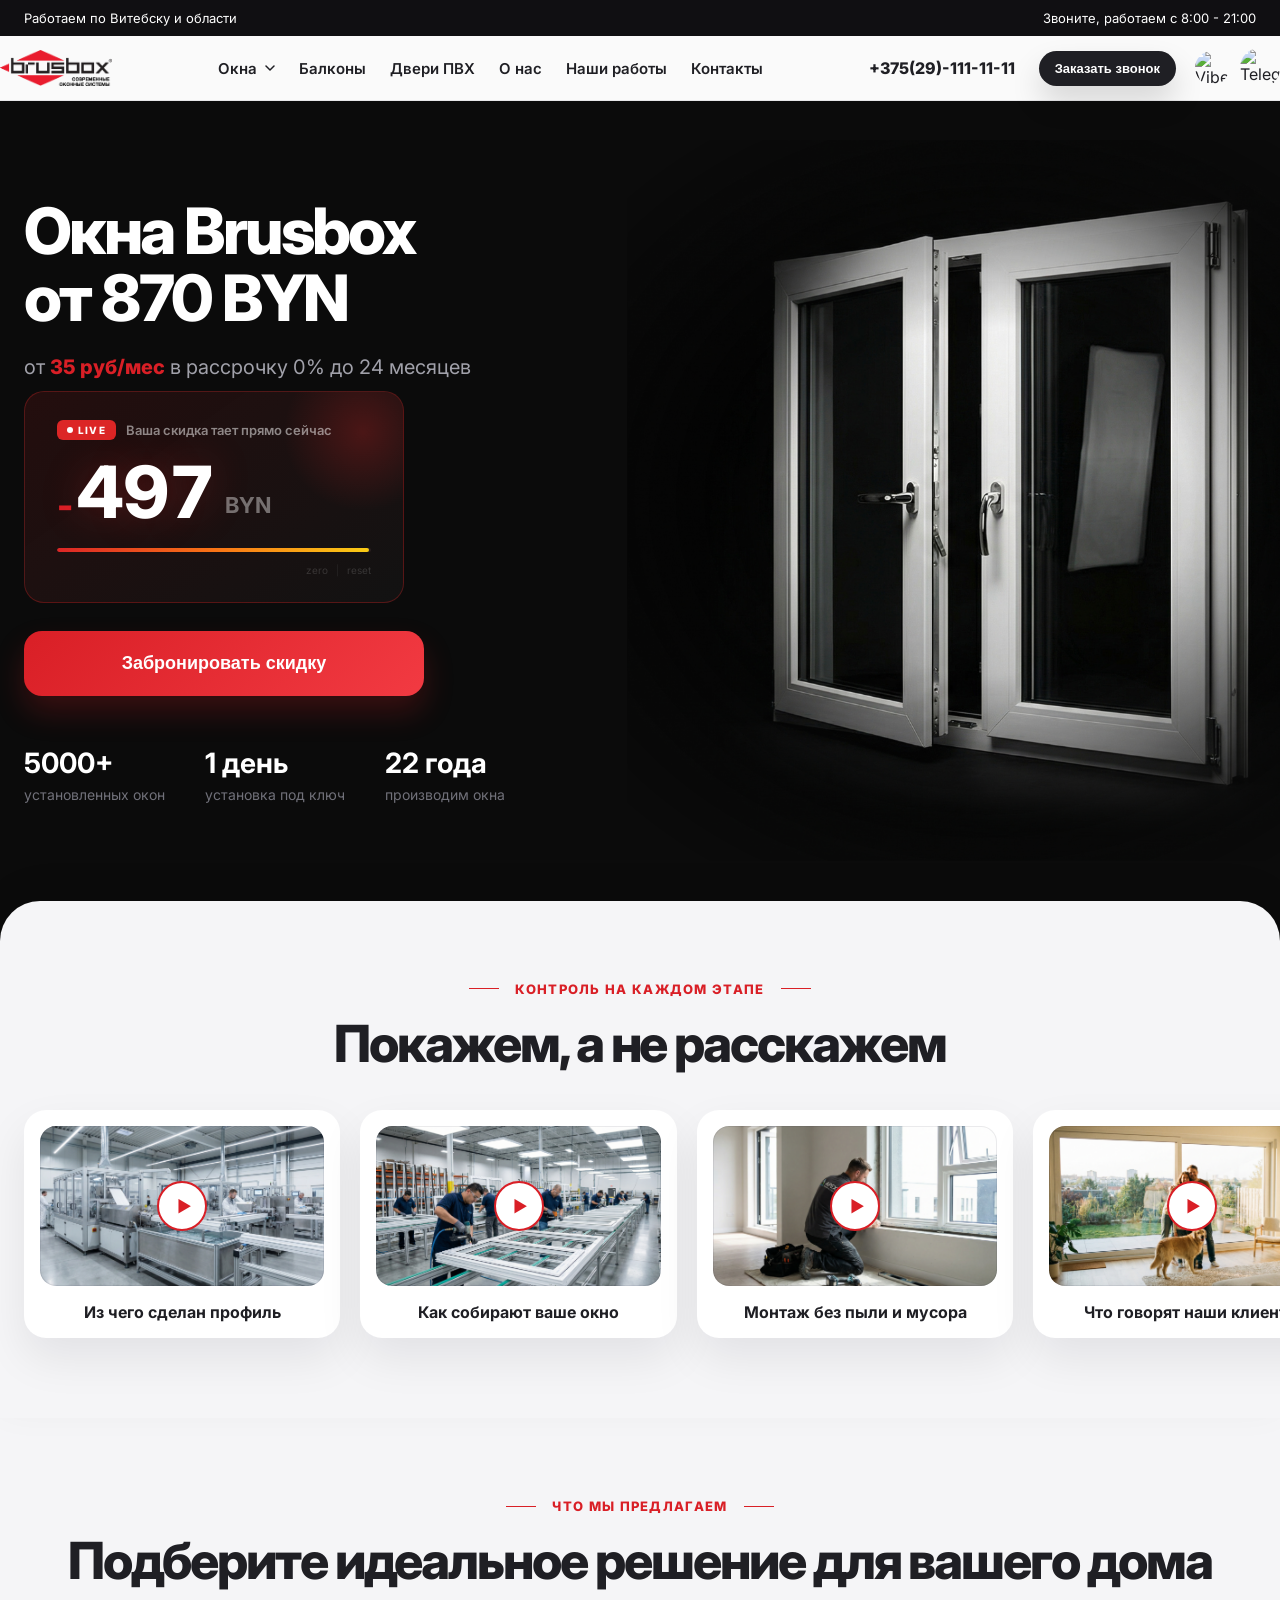
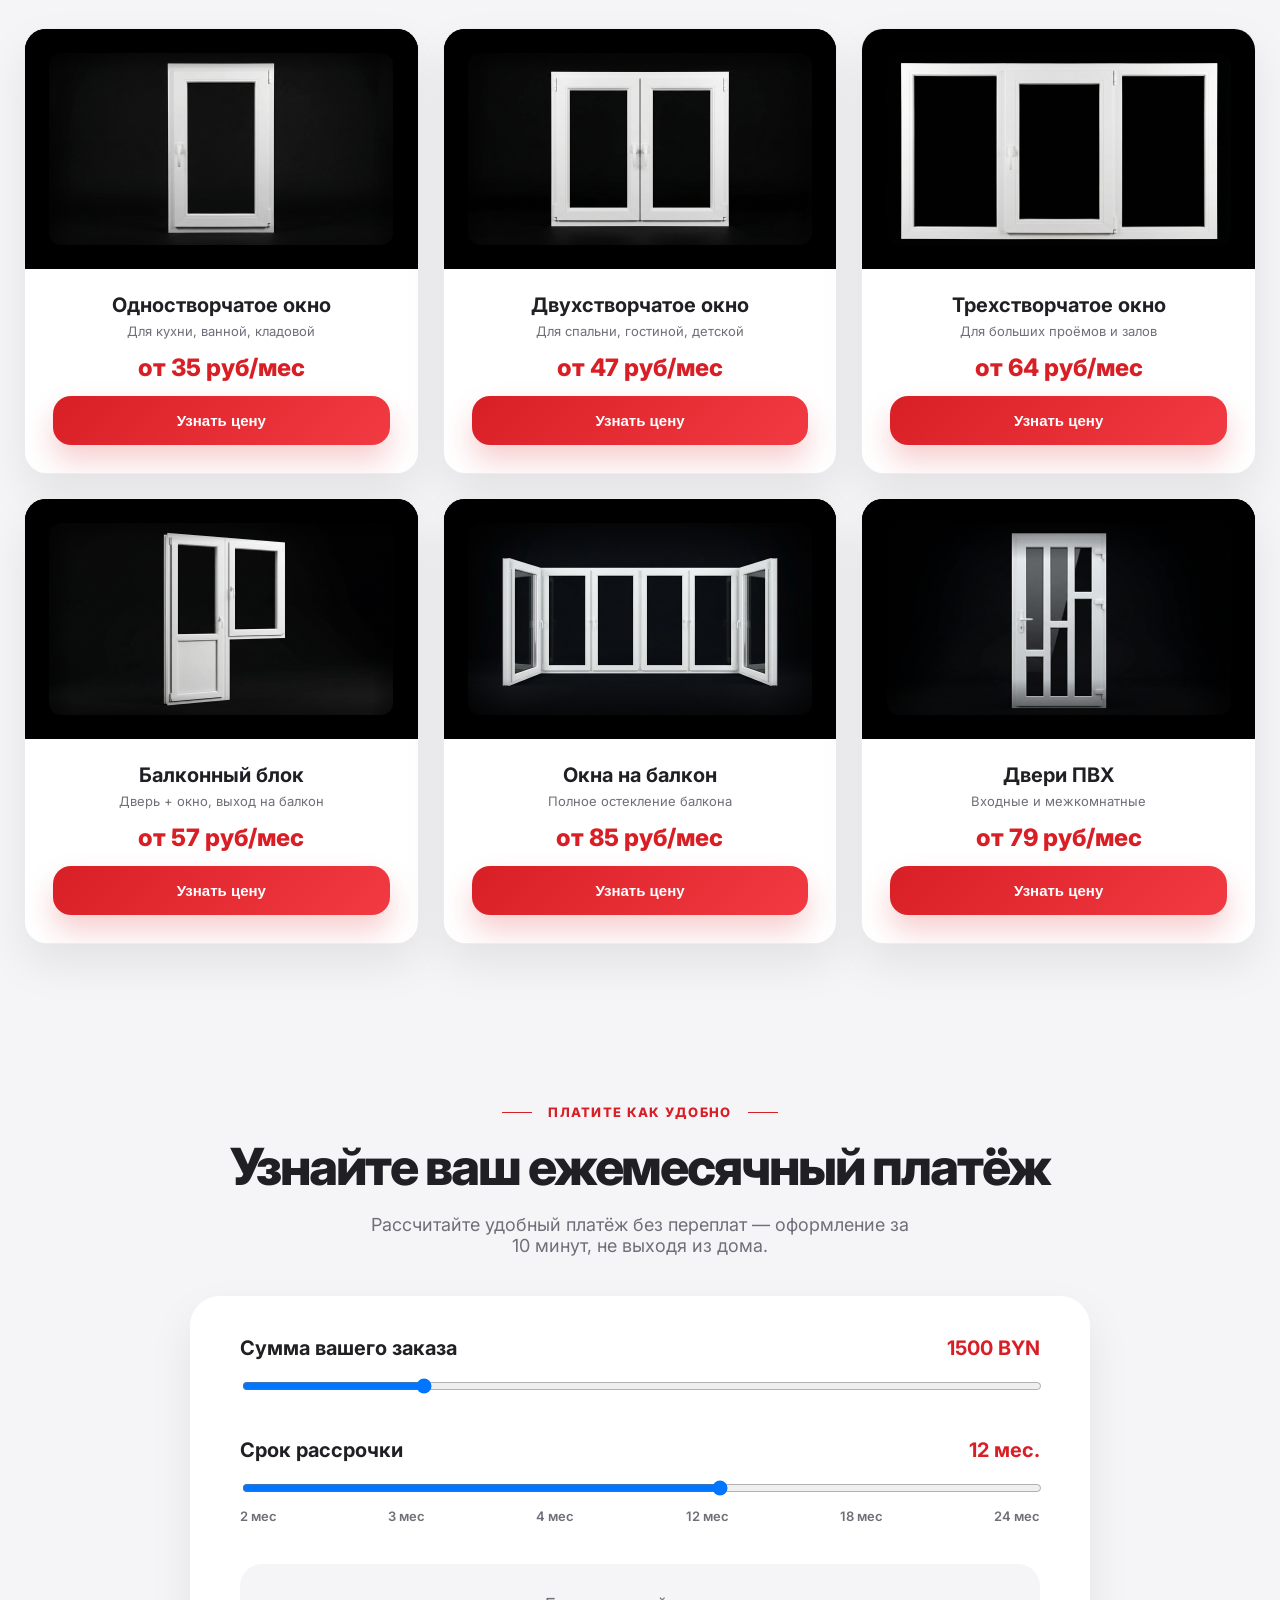
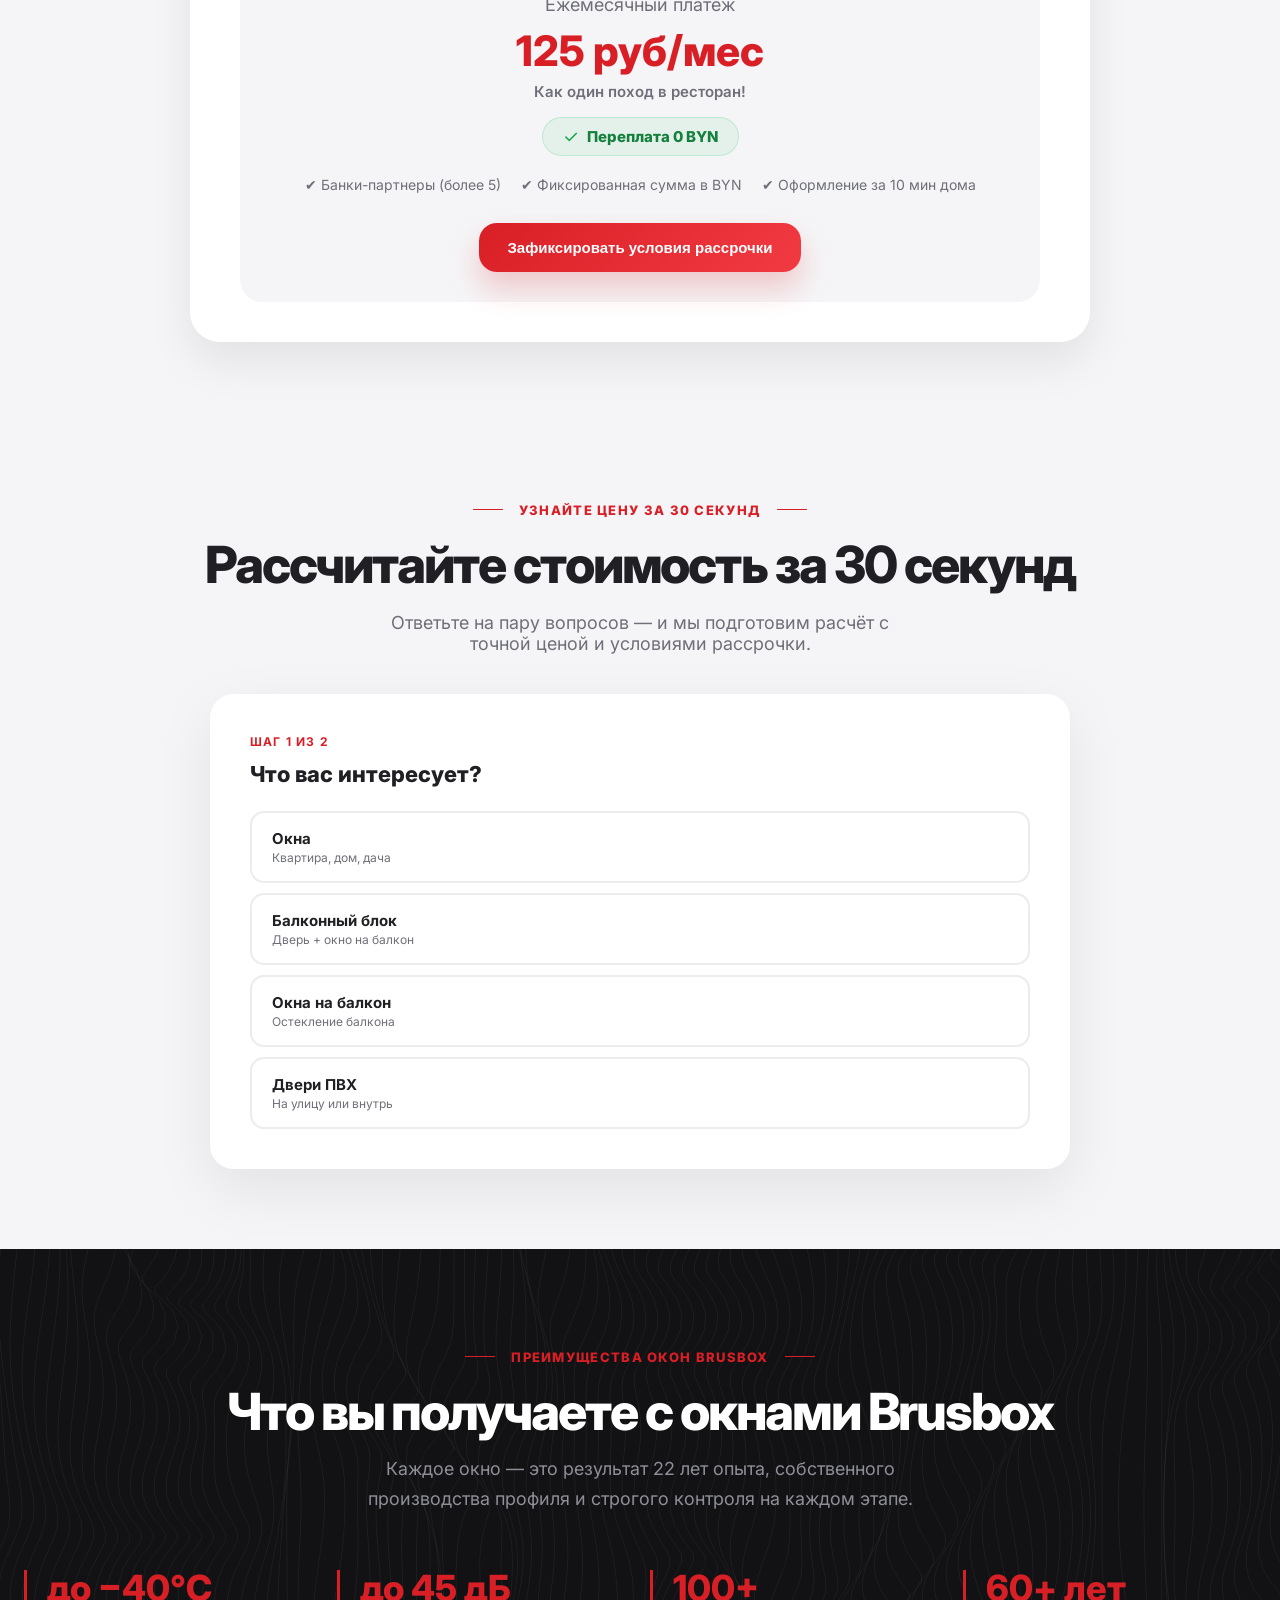
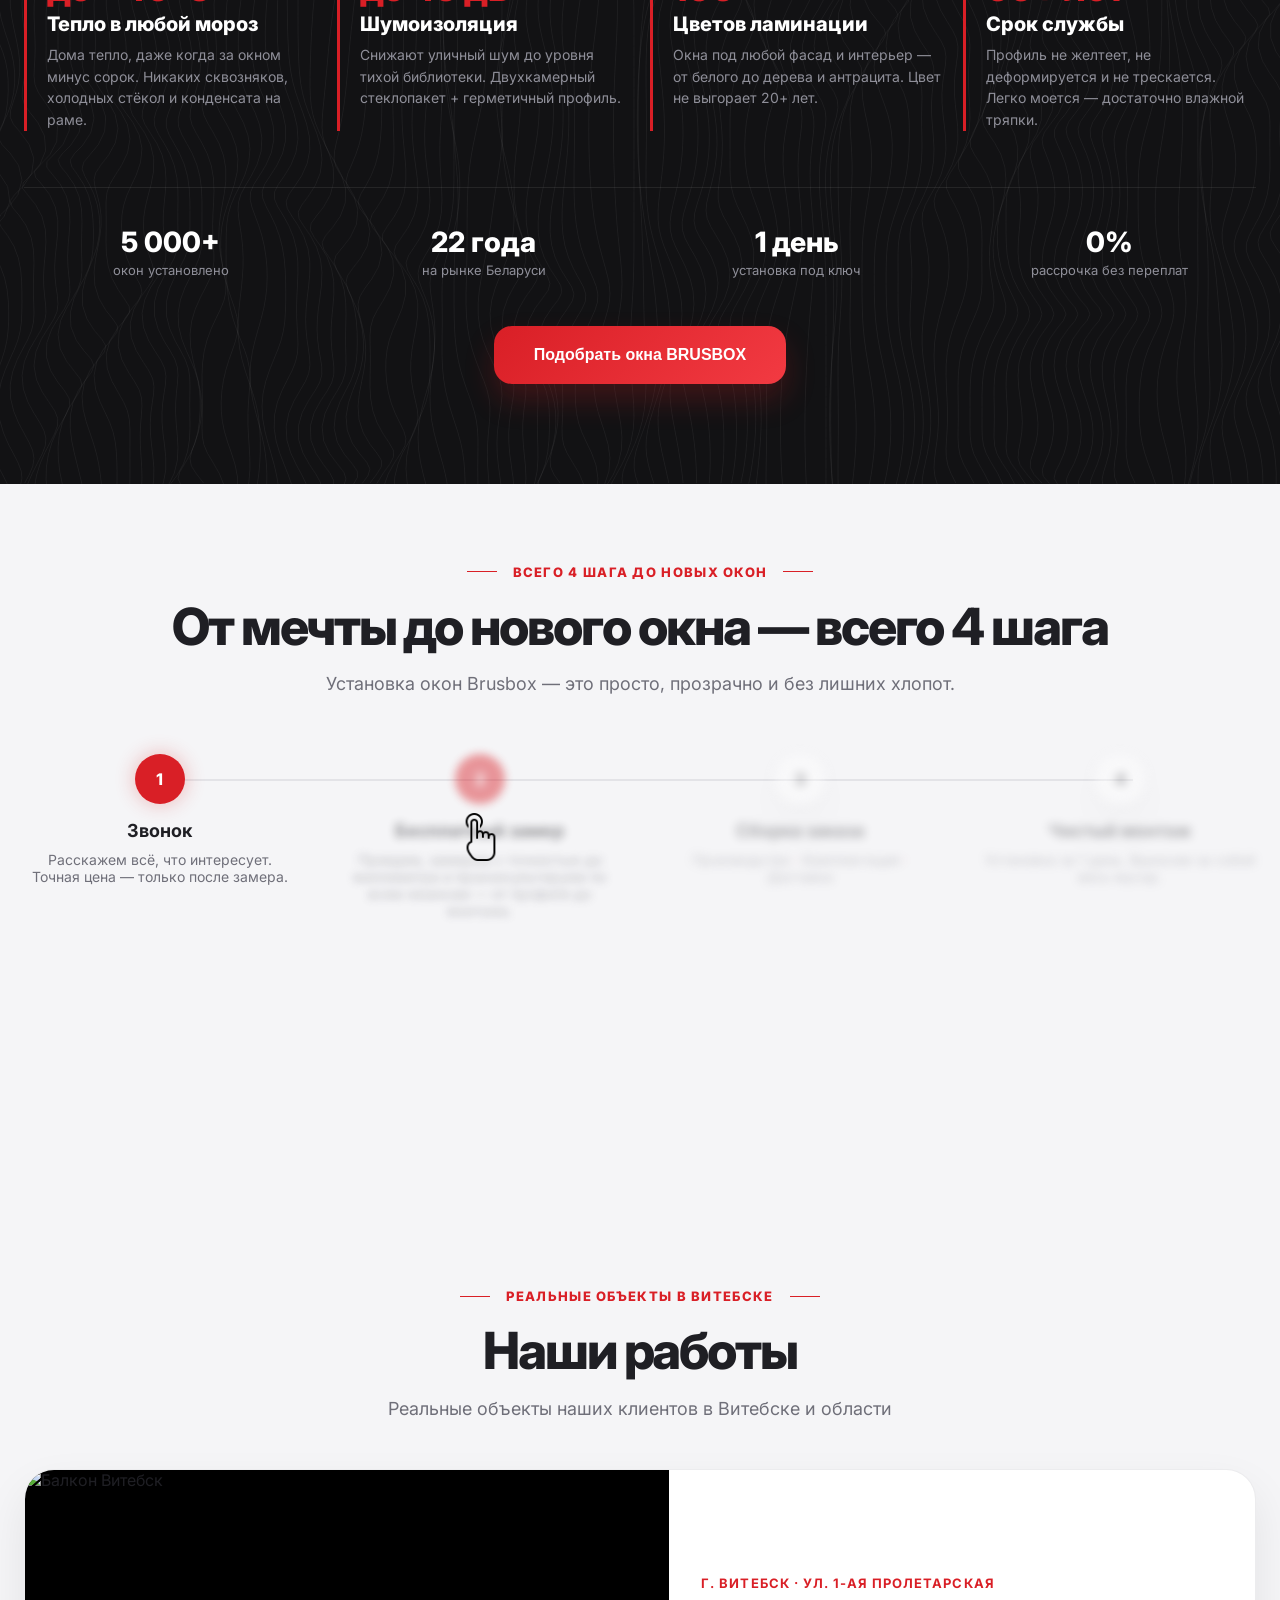
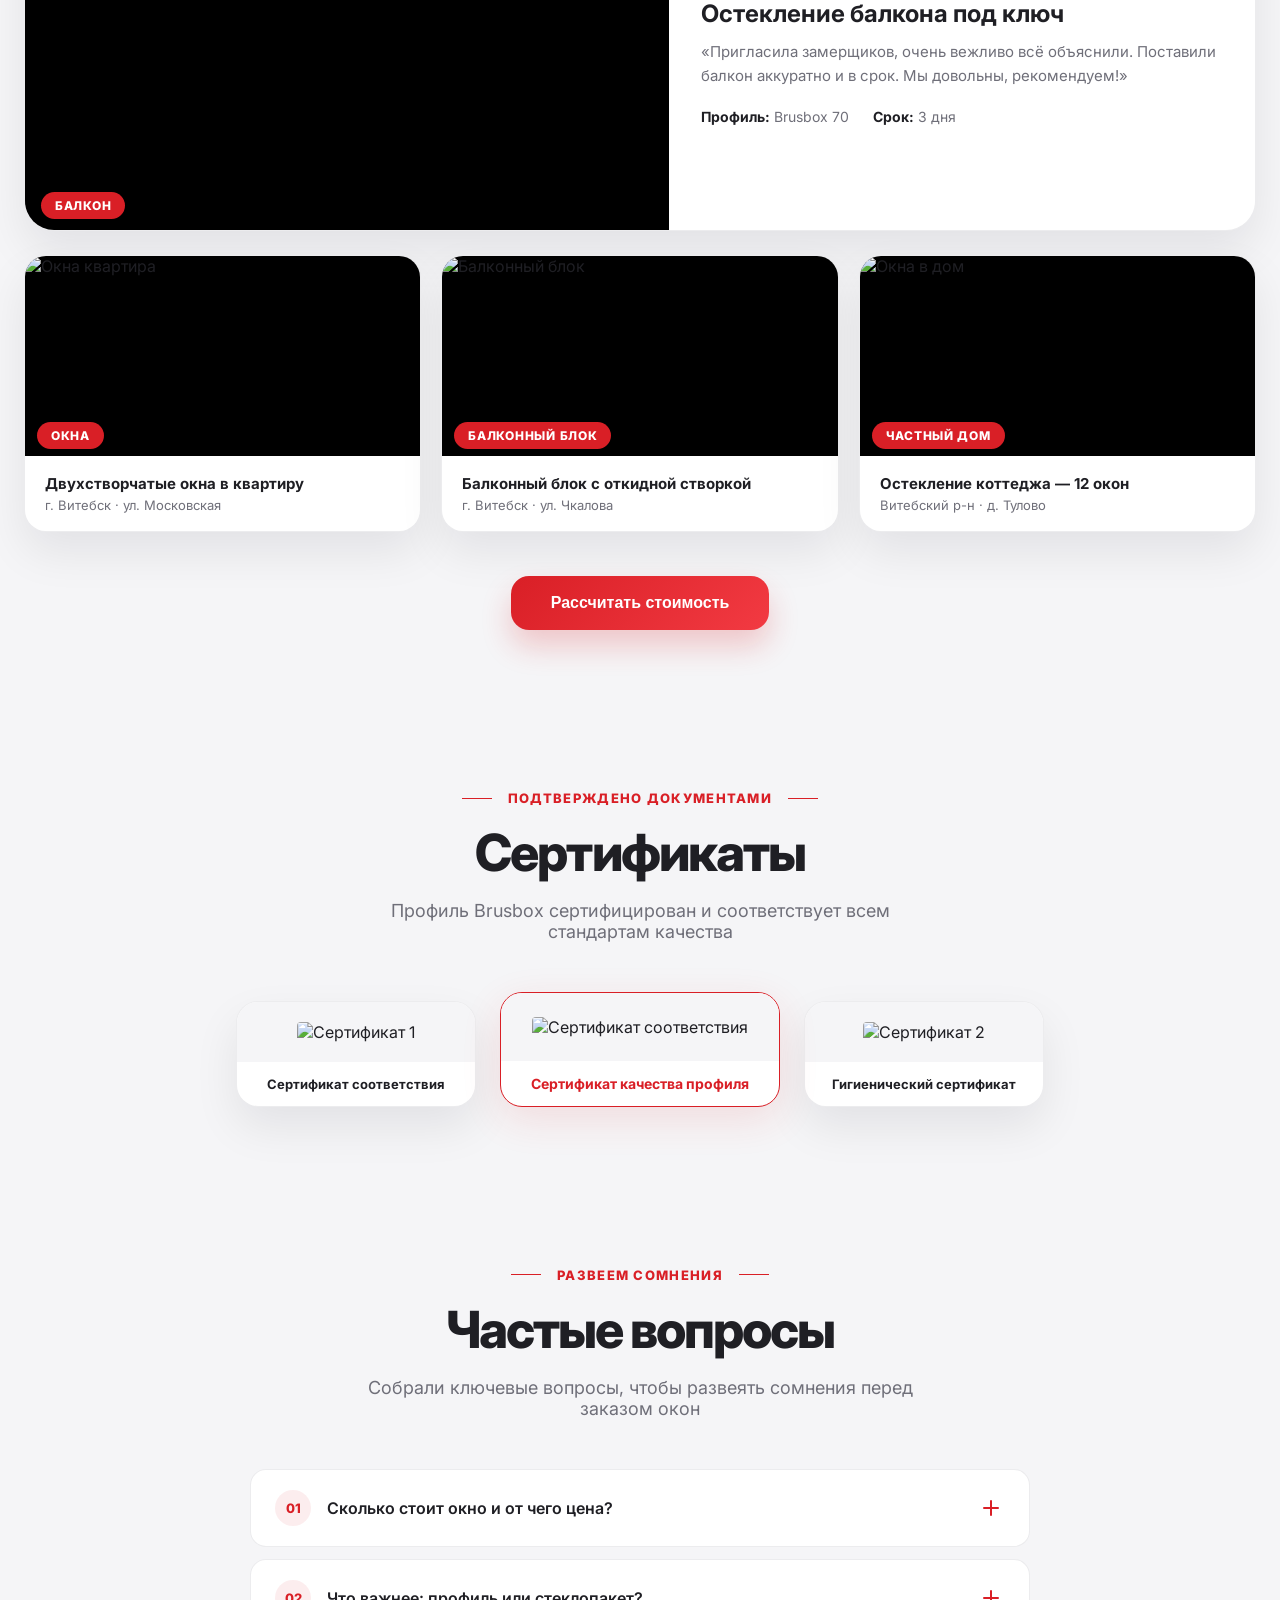
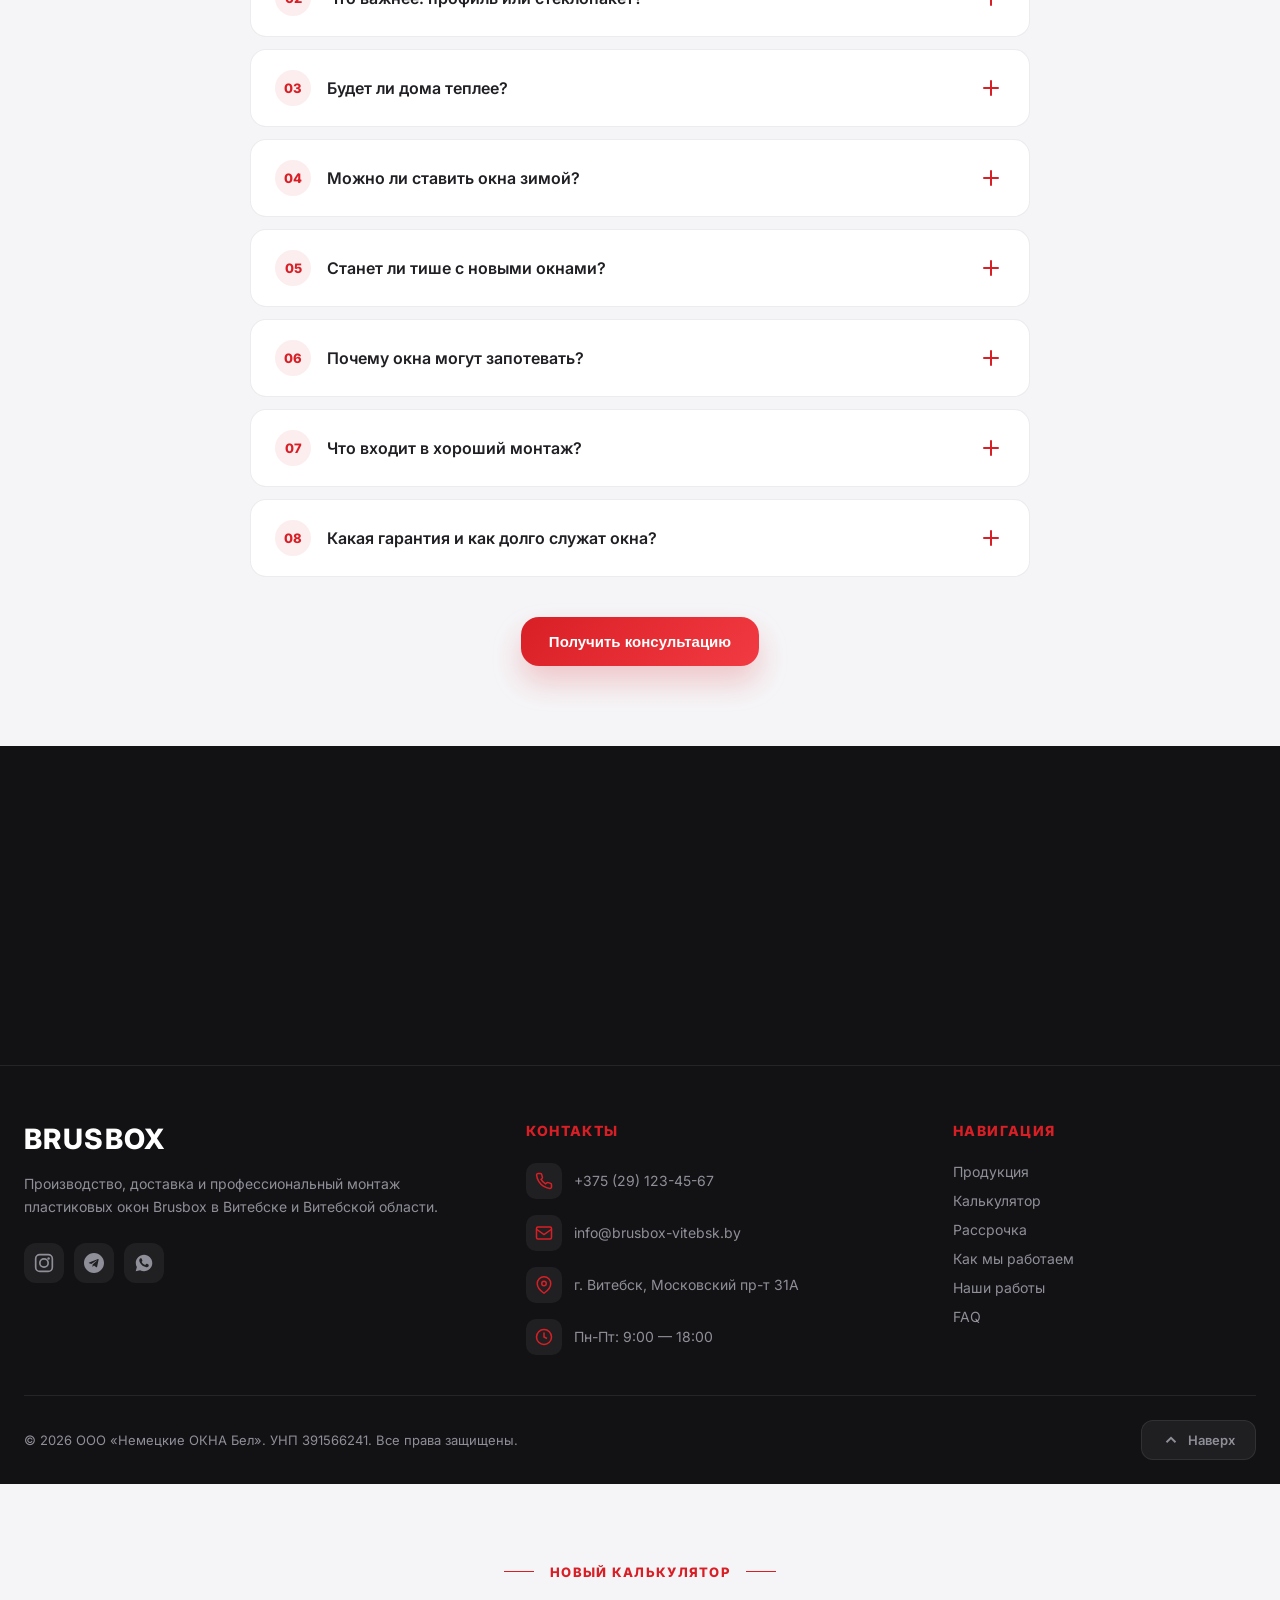
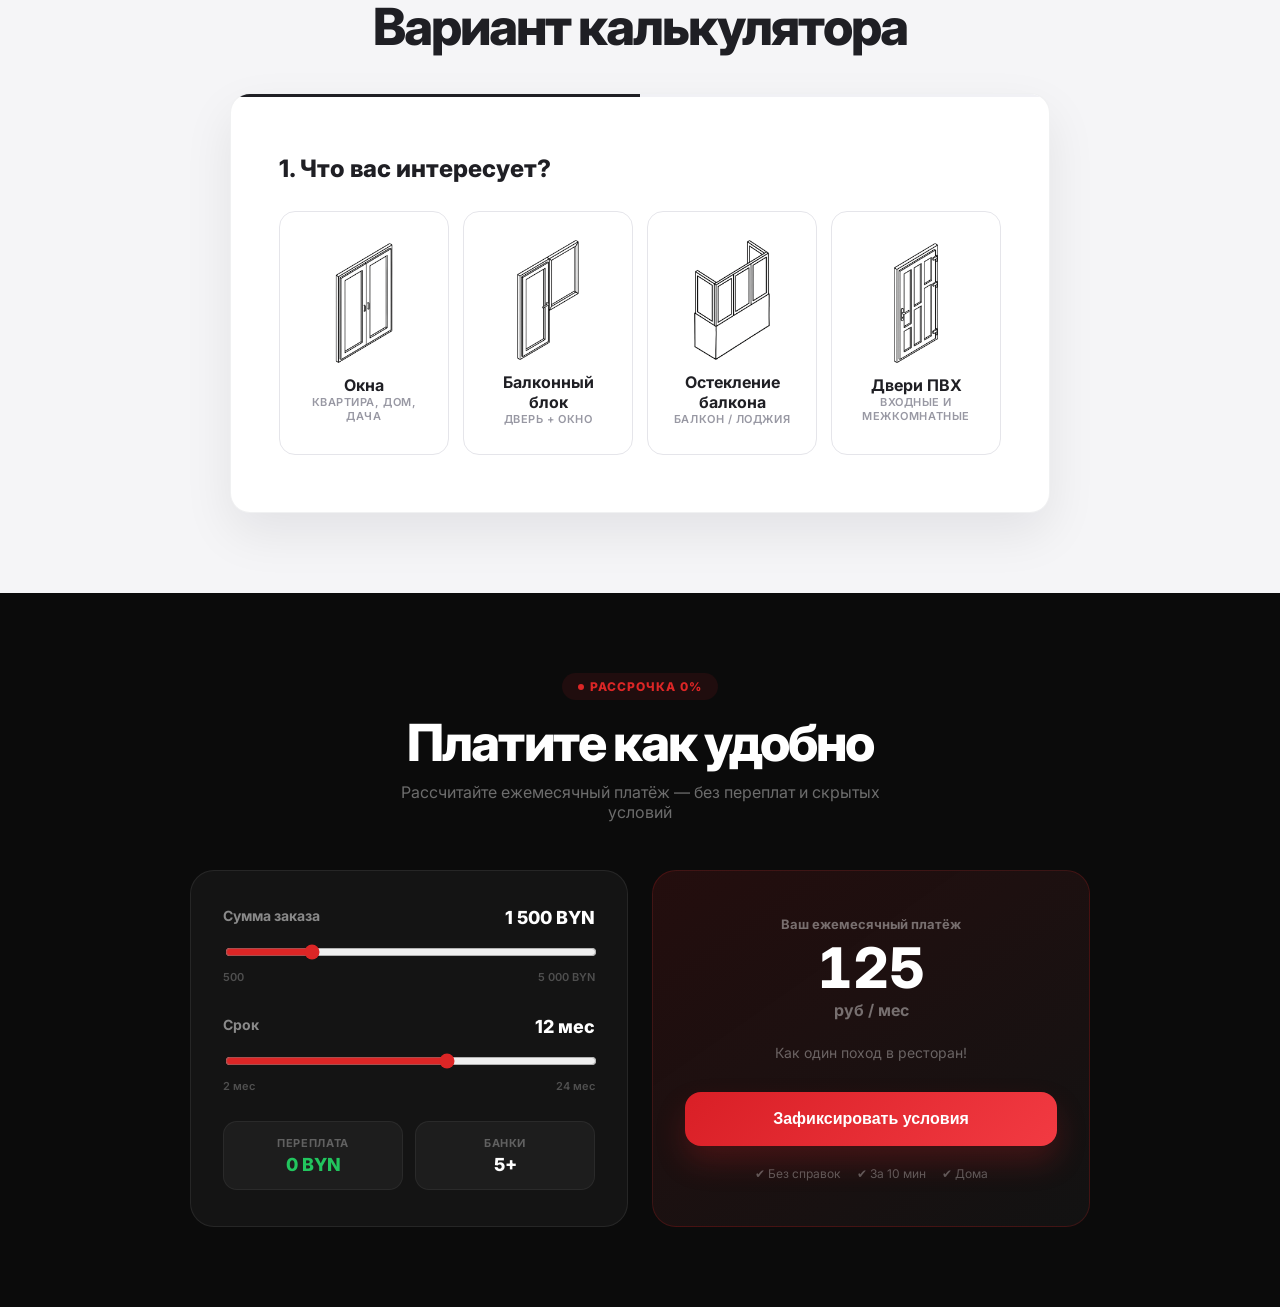
==== commit f0de15ed: "Иконки квиза: фиксированный квадрат 120x120, object-fit:contain Все картинки теперь вписываются в од" ====
--- a/index.html
+++ b/index.html
@@ -1035,16 +1035,17 @@
     }
     .qz__card:active { transform:scale(0.97); }
     .qz__card-icon {
-      height:90px;
+      width:120px;height:120px;
       color:#b0b0b8;
       transition:color 200ms ease;
       display:flex;align-items:center;justify-content:center;
+      margin:0 auto;
     }
     .qz__card-icon svg {
       width:48px;height:48px;
     }
     .qz__card-icon img {
-      height:90px;width:auto;object-fit:contain;
+      width:100%;height:100%;object-fit:contain;
     }
     .qz__card:hover .qz__card-icon { color:var(--text,#1f1f24); }
     .qz__card-label {
@@ -1130,7 +1131,7 @@
         padding:18px 20px;
         gap:16px;
       }
-      .qz__card-icon { width:56px;height:56px;flex-shrink:0; }
+      .qz__card-icon { width:64px;height:64px;flex-shrink:0; }
       .qz__title { font-size:20px; margin-bottom:20px; }
       .qz__heading { font-size:24px; }
     }
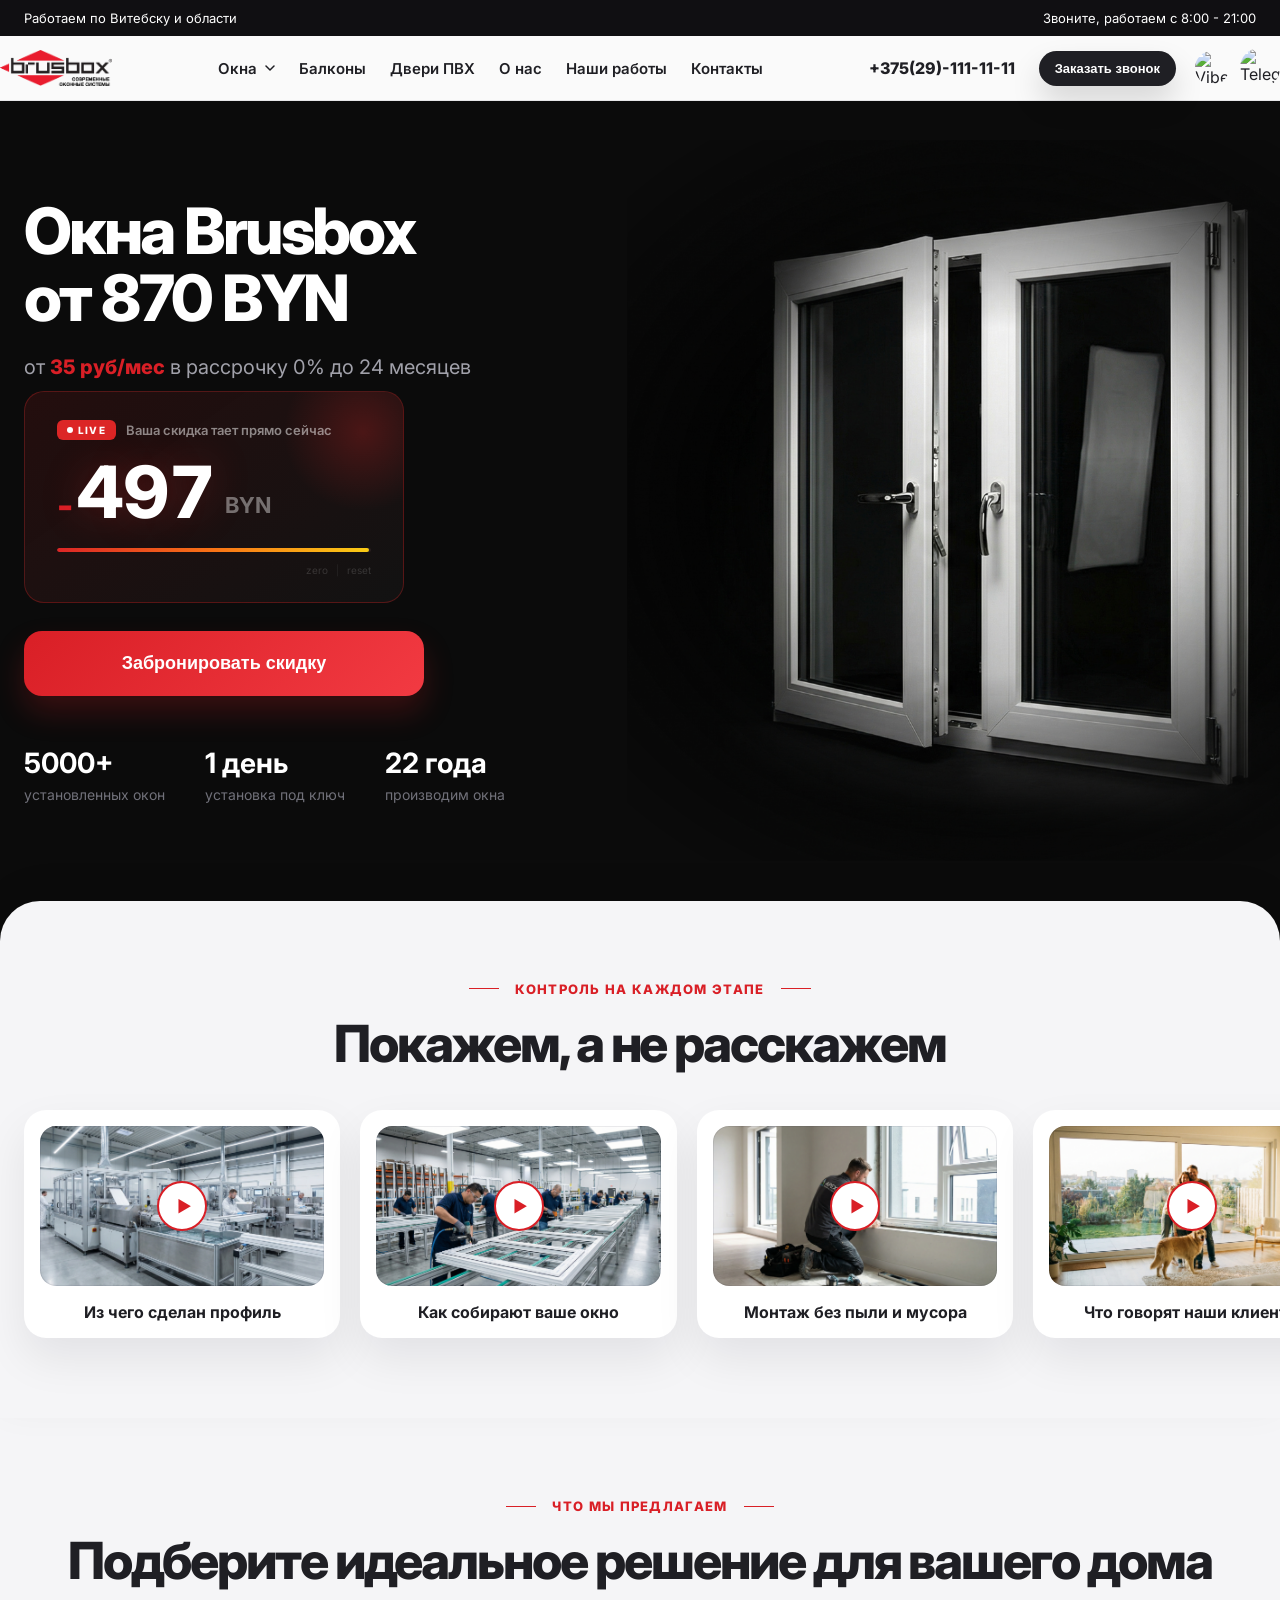
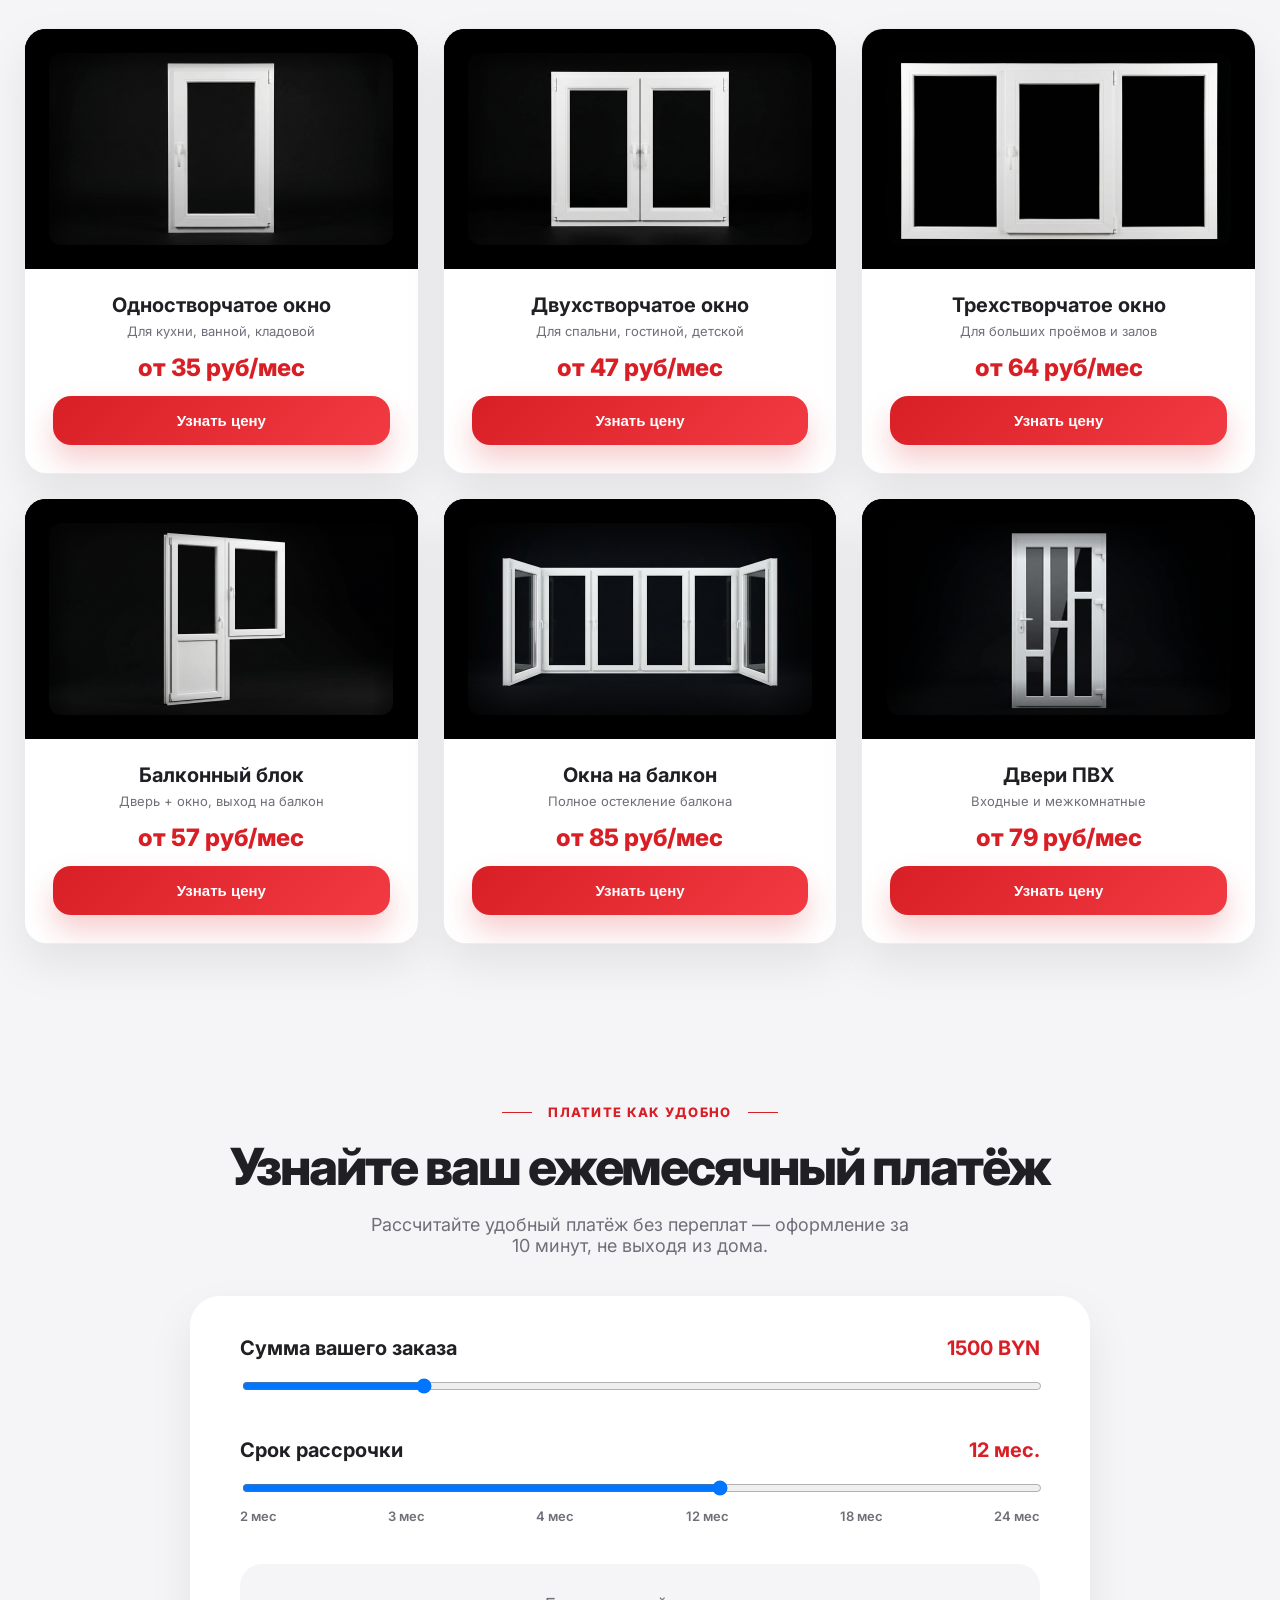
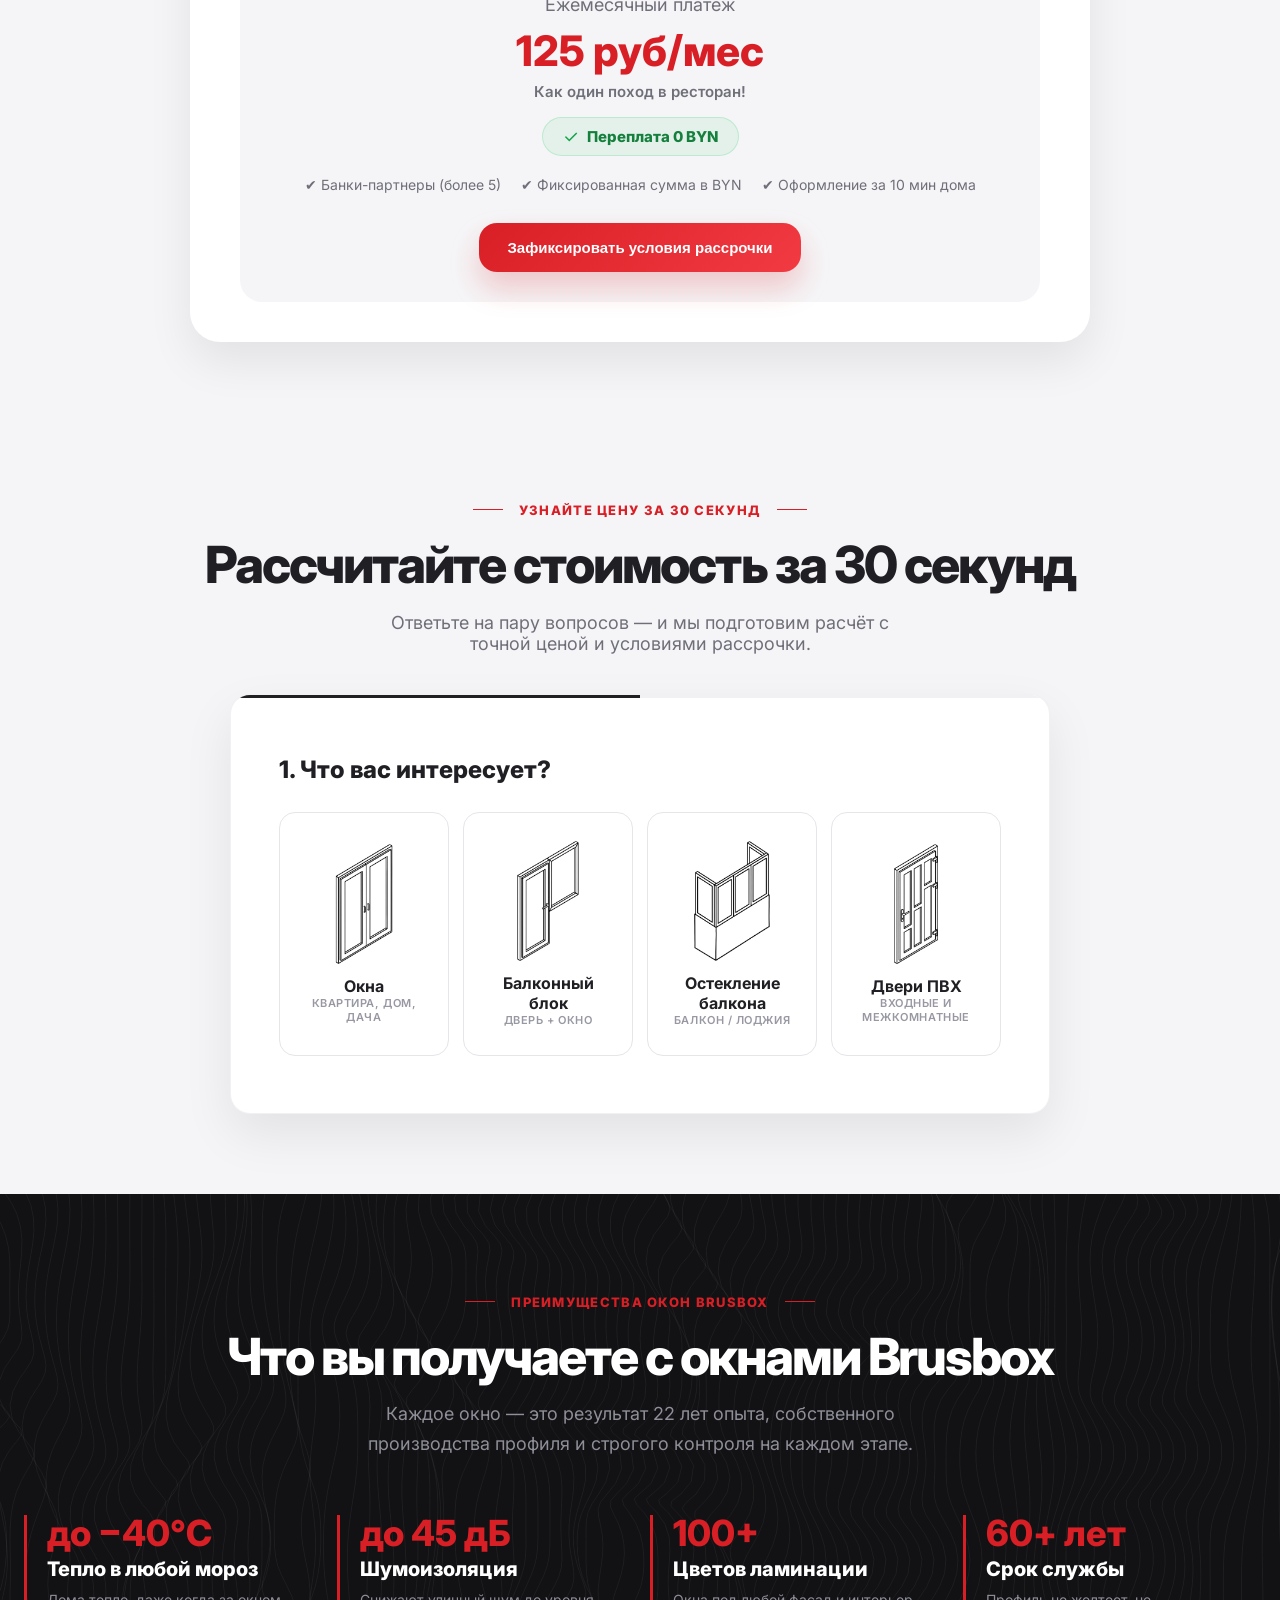
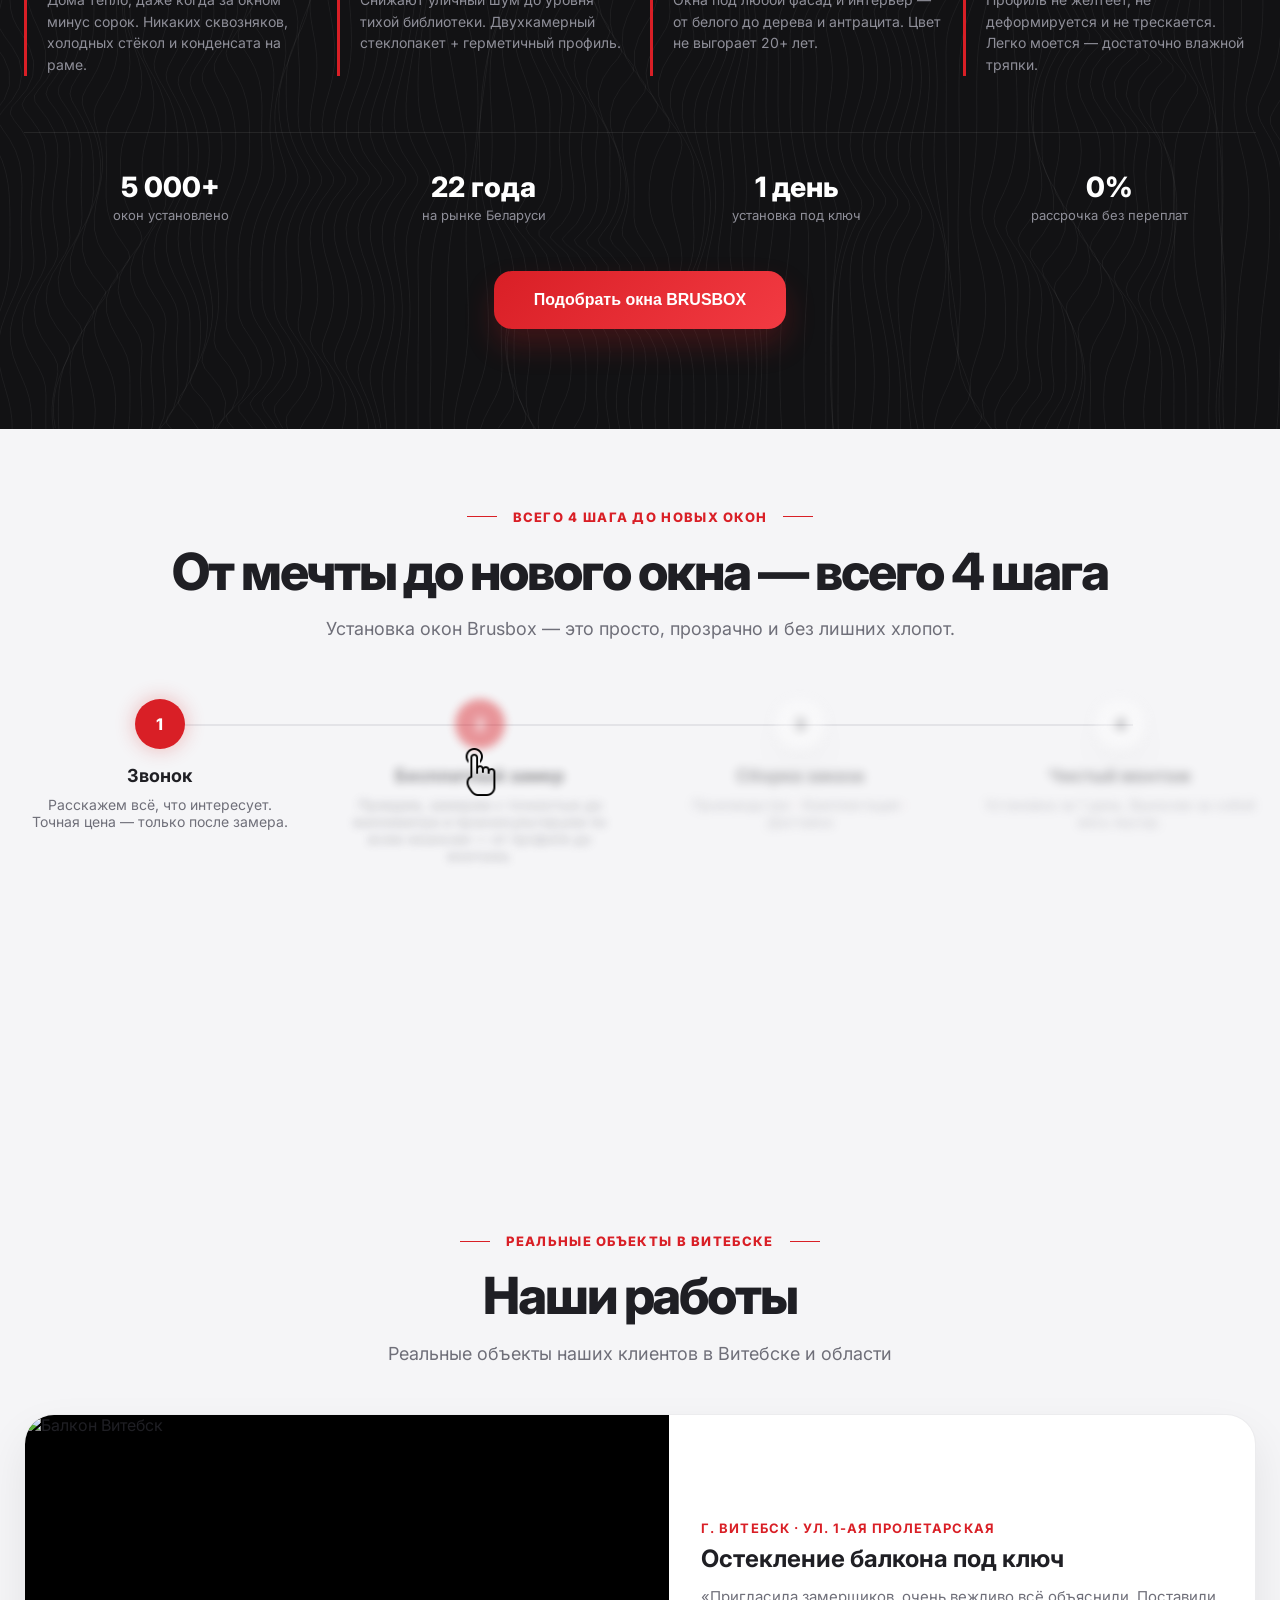
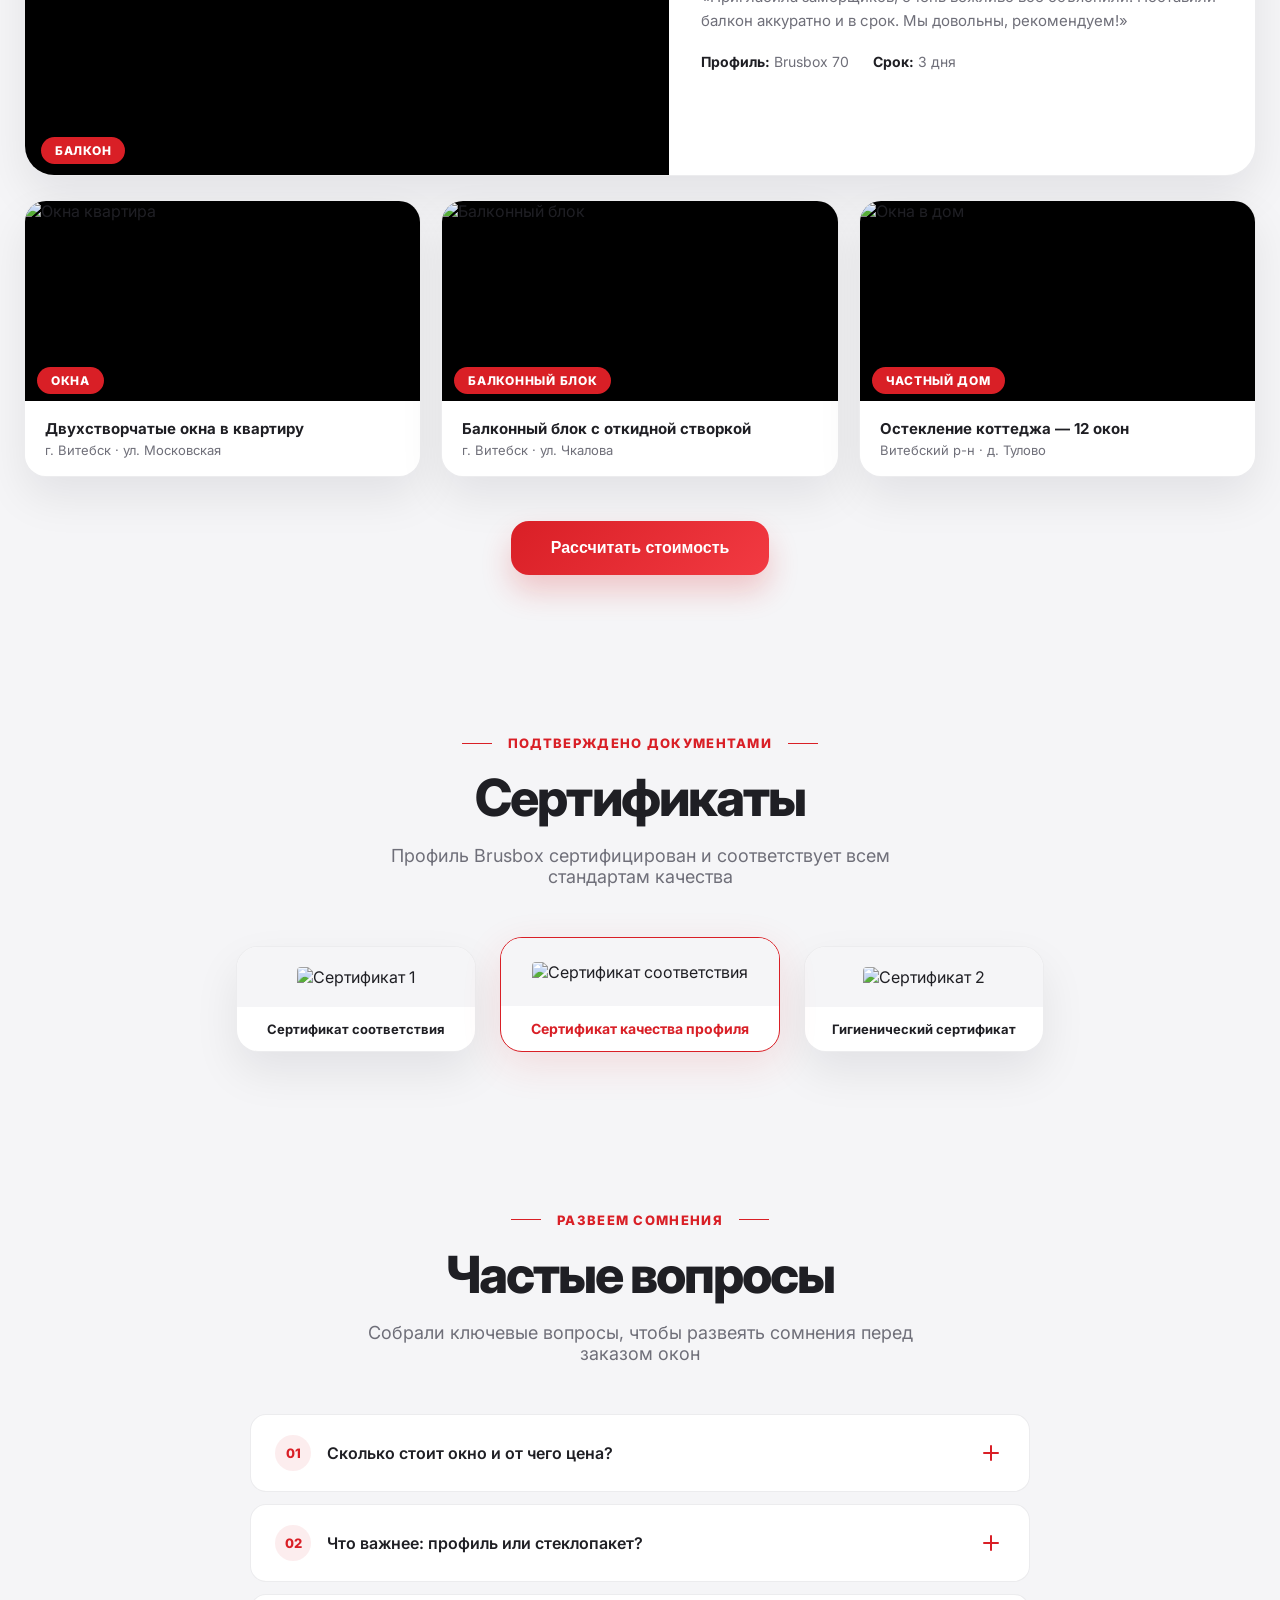
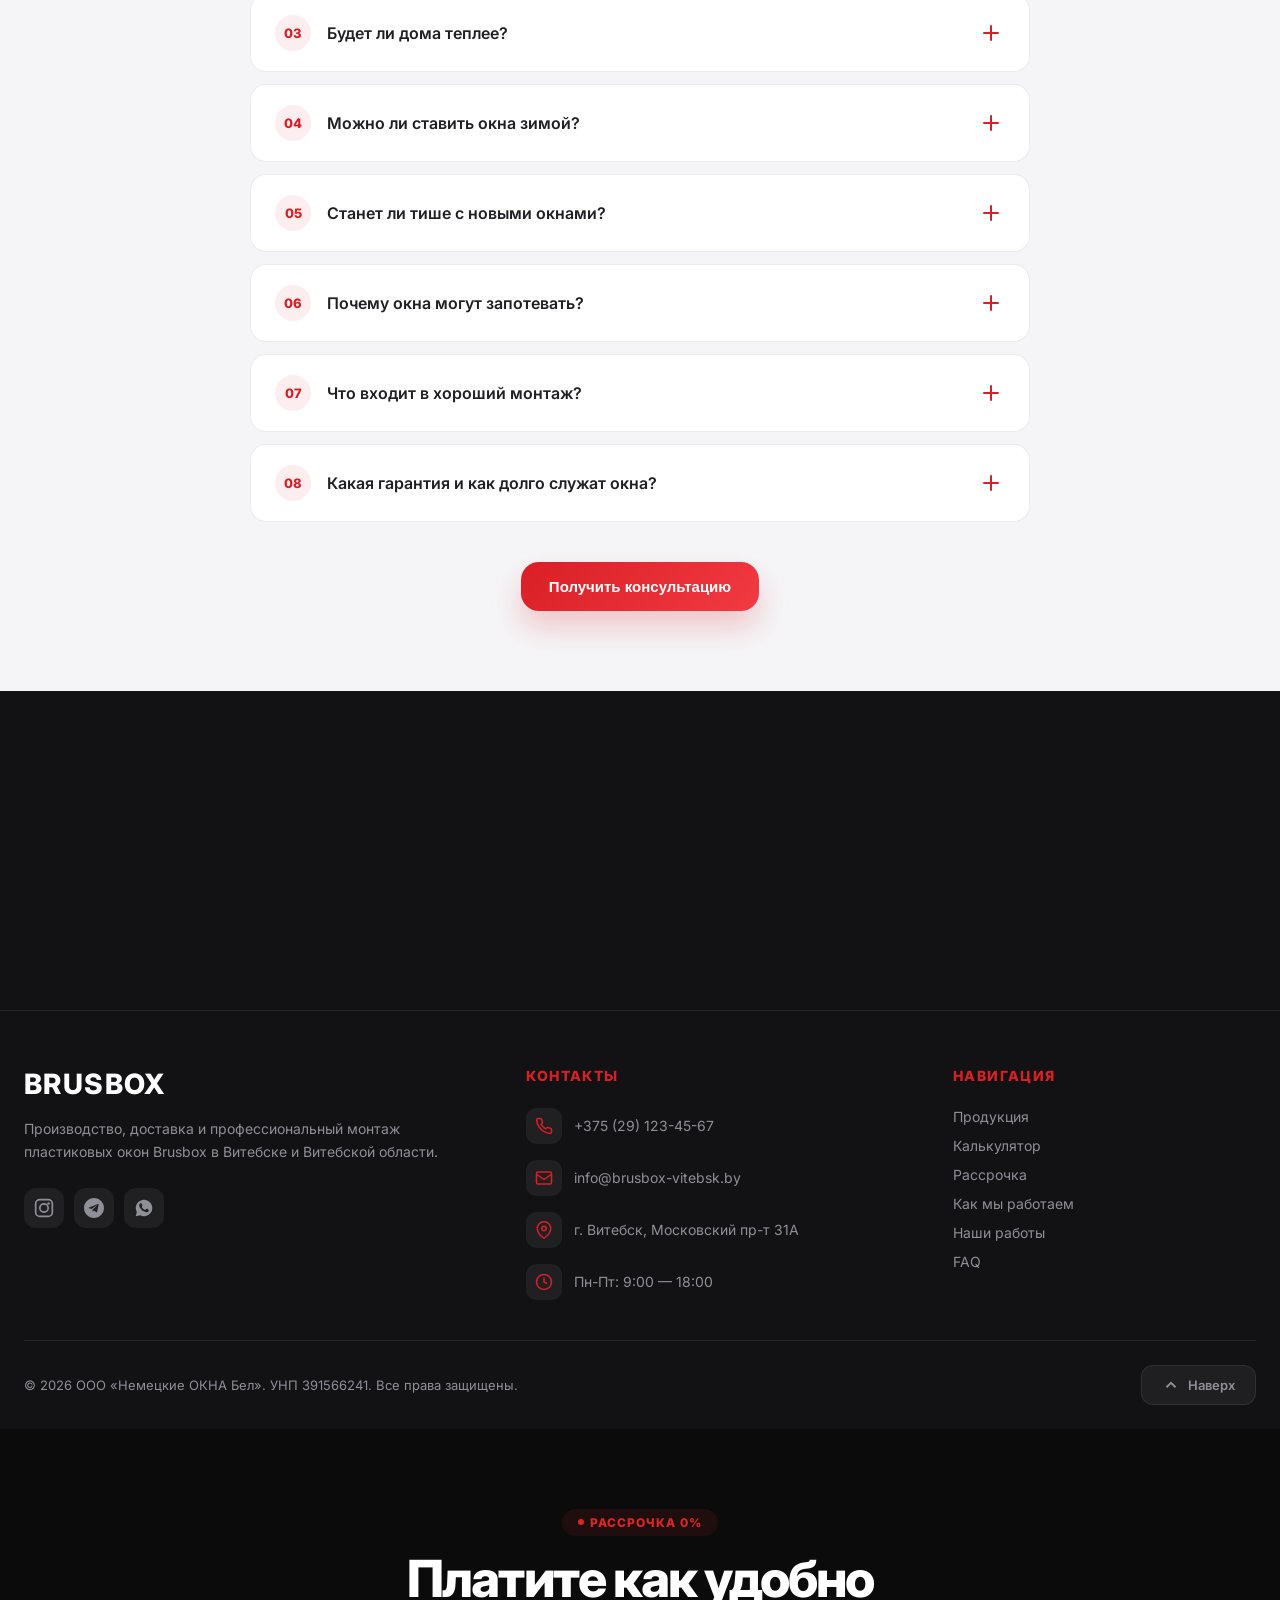
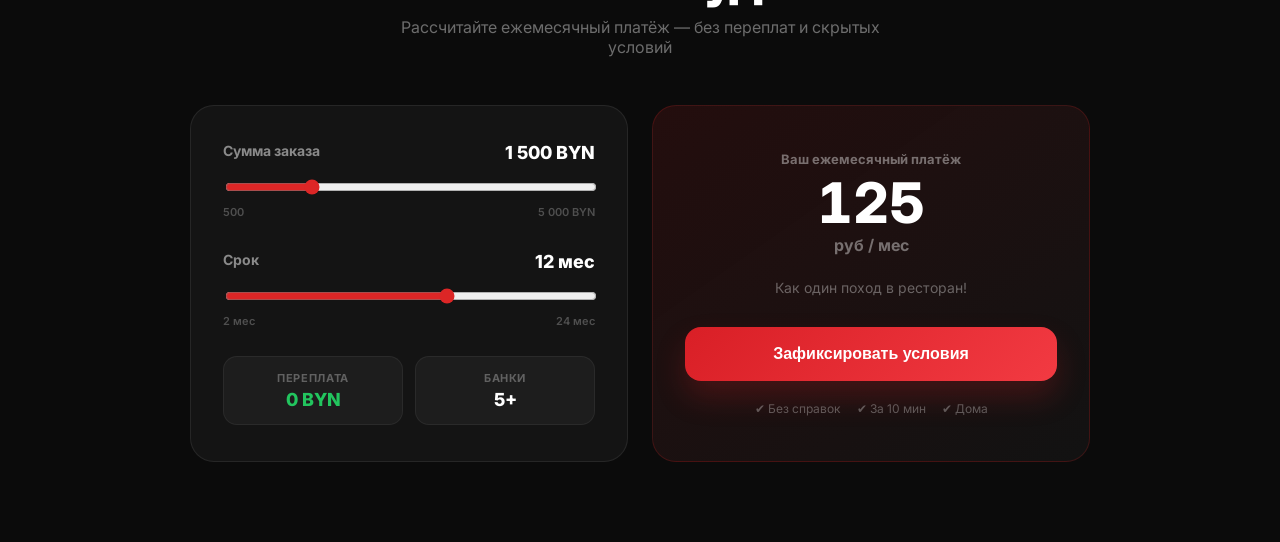
==== commit 9c292277: "Новый QZ-калькулятор заменил основной, трёхстворчатое увеличено - QZ-квиз перемещён на место старого" ====
--- a/index.html
+++ b/index.html
@@ -526,12 +526,9 @@
         <h2 class="title">Рассчитайте стоимость за 30 секунд</h2>
         <p style="color:var(--muted); font-size:18px; max-width:560px; margin:0 auto;">Ответьте на пару вопросов — и мы подготовим расчёт с точной ценой и условиями рассрочки.</p>
       </div>
-      <div class="calc-c">
-        <div class="calc-c__left" id="calcCapp"></div>
-        <div class="calc-c__right" id="calcCpreview">
-          <div class="calc-c__preview-label">Ваши ответы</div>
-          <div class="calc-c__preview-empty">Выберите вариант слева</div>
-        </div>
+      <div class="qz" id="qzApp">
+        <div class="qz__bar"><div class="qz__bar-fill" id="qzBarFill"></div></div>
+        <div class="qz__body" id="qzBody"></div>
       </div>
     </div>
   </section>
@@ -961,19 +958,6 @@
     </div>
   </div>
 
-  <!-- ====== CALCULATOR V2 — Preview (Alpine.js style) ====== -->
-  <section class="section" style="background:var(--bg); padding:80px 0;">
-    <div class="container">
-      <div style="text-align:center; margin-bottom:40px;">
-        <div class="kicker-center">Новый калькулятор</div>
-        <h2 class="title">Вариант калькулятора</h2>
-      </div>
-      <div class="qz" id="qzApp">
-        <div class="qz__bar"><div class="qz__bar-fill" id="qzBarFill"></div></div>
-        <div class="qz__body" id="qzBody"></div>
-      </div>
-    </div>
-  </section>
 
   <style>
     .qz {
@@ -1174,7 +1158,7 @@
           {value:'П-образный',label:'П-образный',icon:'<img src="assets/img/пнг для калькулятора/П - образный балкон.png" alt="П-образный">'},
           {value:'Z-образный',label:'Z-образный',icon:'<img src="assets/img/пнг для калькулятора/Z - образный балкон.png" alt="Z-образный">'}
         ]}],
-        doors:[{key:'place', title:'2. Куда нужна дверь?', options:[
+        doors:[{key:'place', title:'2. Какая нужна дверь?', options:[
           {value:'Панорамная',label:'Панорамная',icon:'<img src="assets/img/пнг для калькулятора/Панорамная ПВХ-дверь.png" alt="Панорамная">'},
           {value:'Комбинированная',label:'Комбинированная',icon:'<img src="assets/img/пнг для калькулятора/Комбинированная ПВХ-дверь.png" alt="Комбинированная">'},
           {value:'Со сложной раскладкой',label:'Со сложной раскладкой',icon:'<img src="assets/img/пнг для калькулятора/ПВХ-дверь со сложной раскладкой.png" alt="Со сложной раскладкой">'}
@@ -1707,7 +1691,7 @@
       ],
       balconyBlock:[{key:'layout',title:'Расположение двери?',options:[{value:'Дверь слева',label:'Дверь слева'},{value:'Чебурашка',label:'Дверь по центру'},{value:'Дверь справа',label:'Дверь справа'}]}],
       balconyWindows:[{key:'shape',title:'Форма балкона?',options:[{value:'Прямой',label:'Прямой'},{value:'Угловой',label:'Угловой'},{value:'П-образный',label:'П-образный'}]}],
-      doors:[{key:'place',title:'Куда нужна дверь?',options:[{value:'Улица',label:'На улицу'},{value:'Балкон',label:'На балкон'},{value:'Внутри',label:'Внутри помещения'}]}]
+      doors:[{key:'place',title:'Какая нужна дверь?',options:[{value:'Панорамная',label:'Панорамная'},{value:'Комбинированная',label:'Комбинированная'},{value:'Со сложной раскладкой',label:'Со сложной раскладкой'}]}]
     }
   };
   function branch(p){return p?Q.branches[p]||[]:[]}
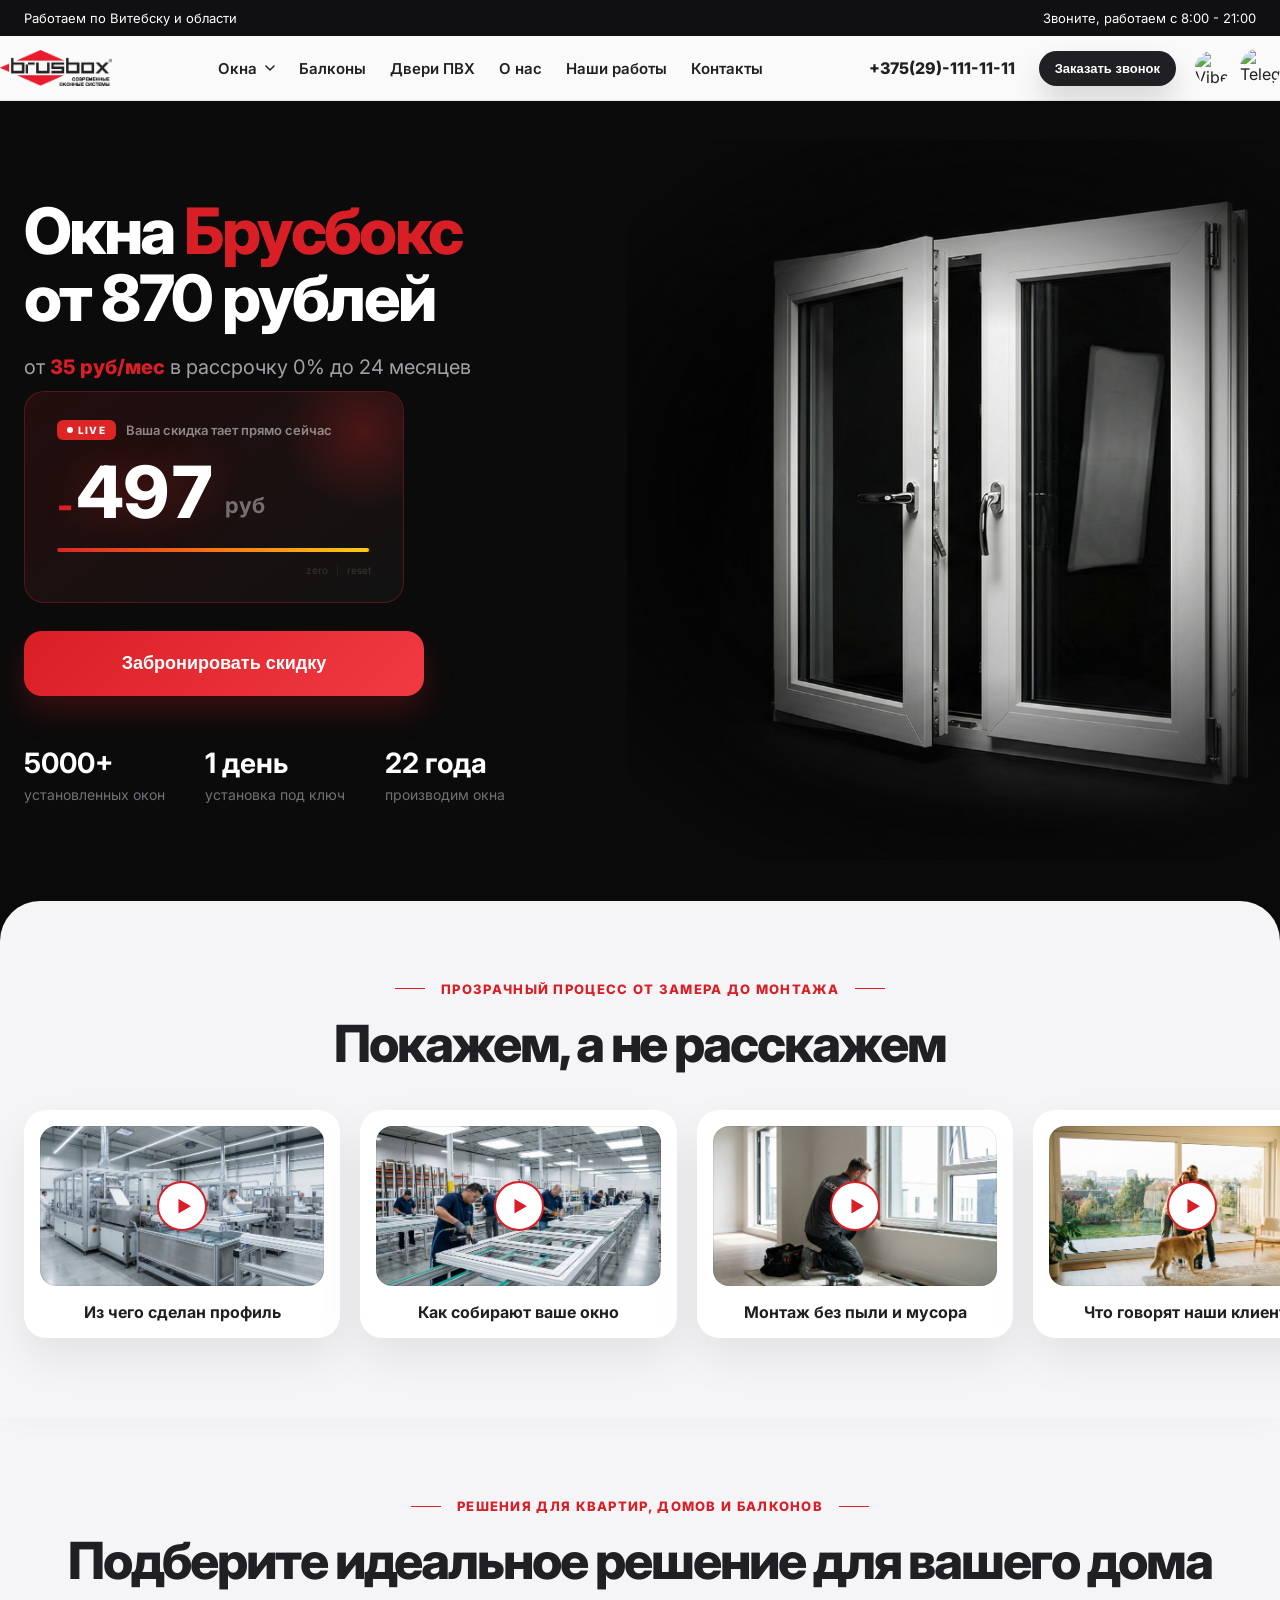
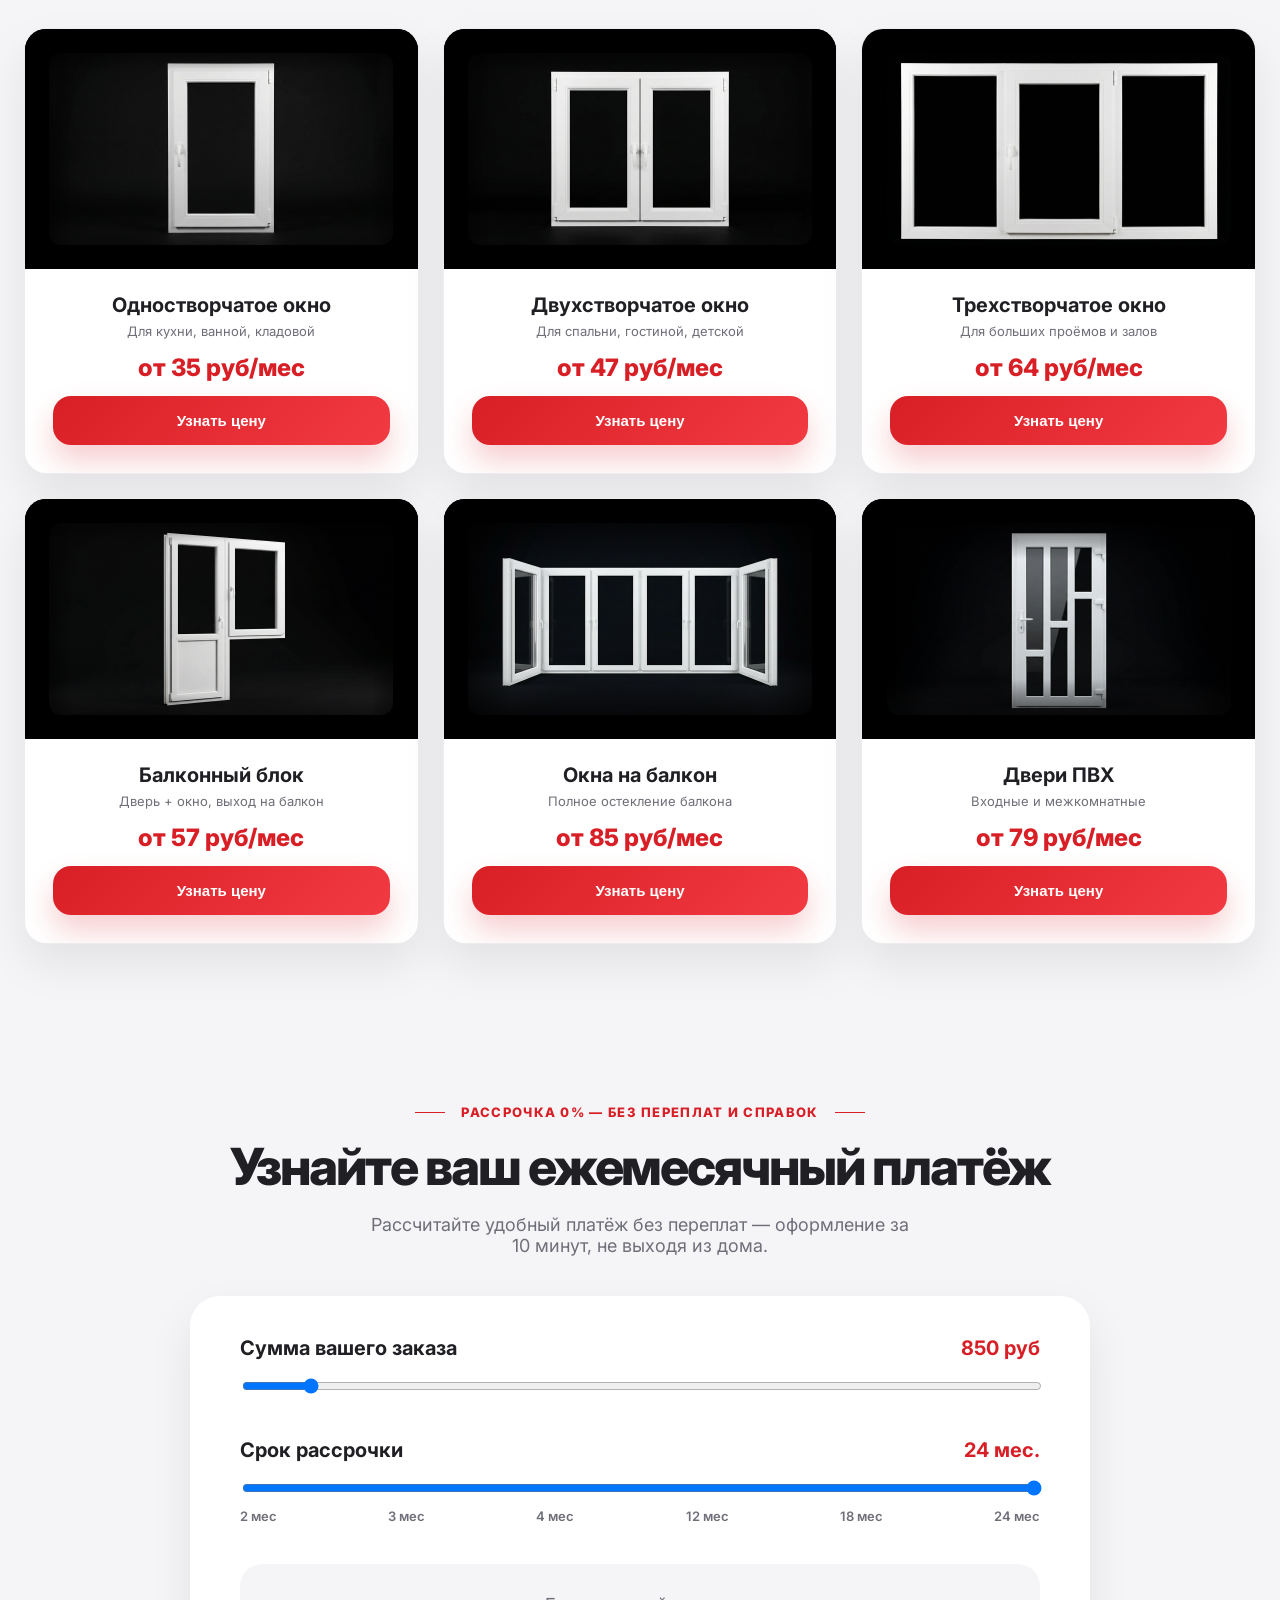
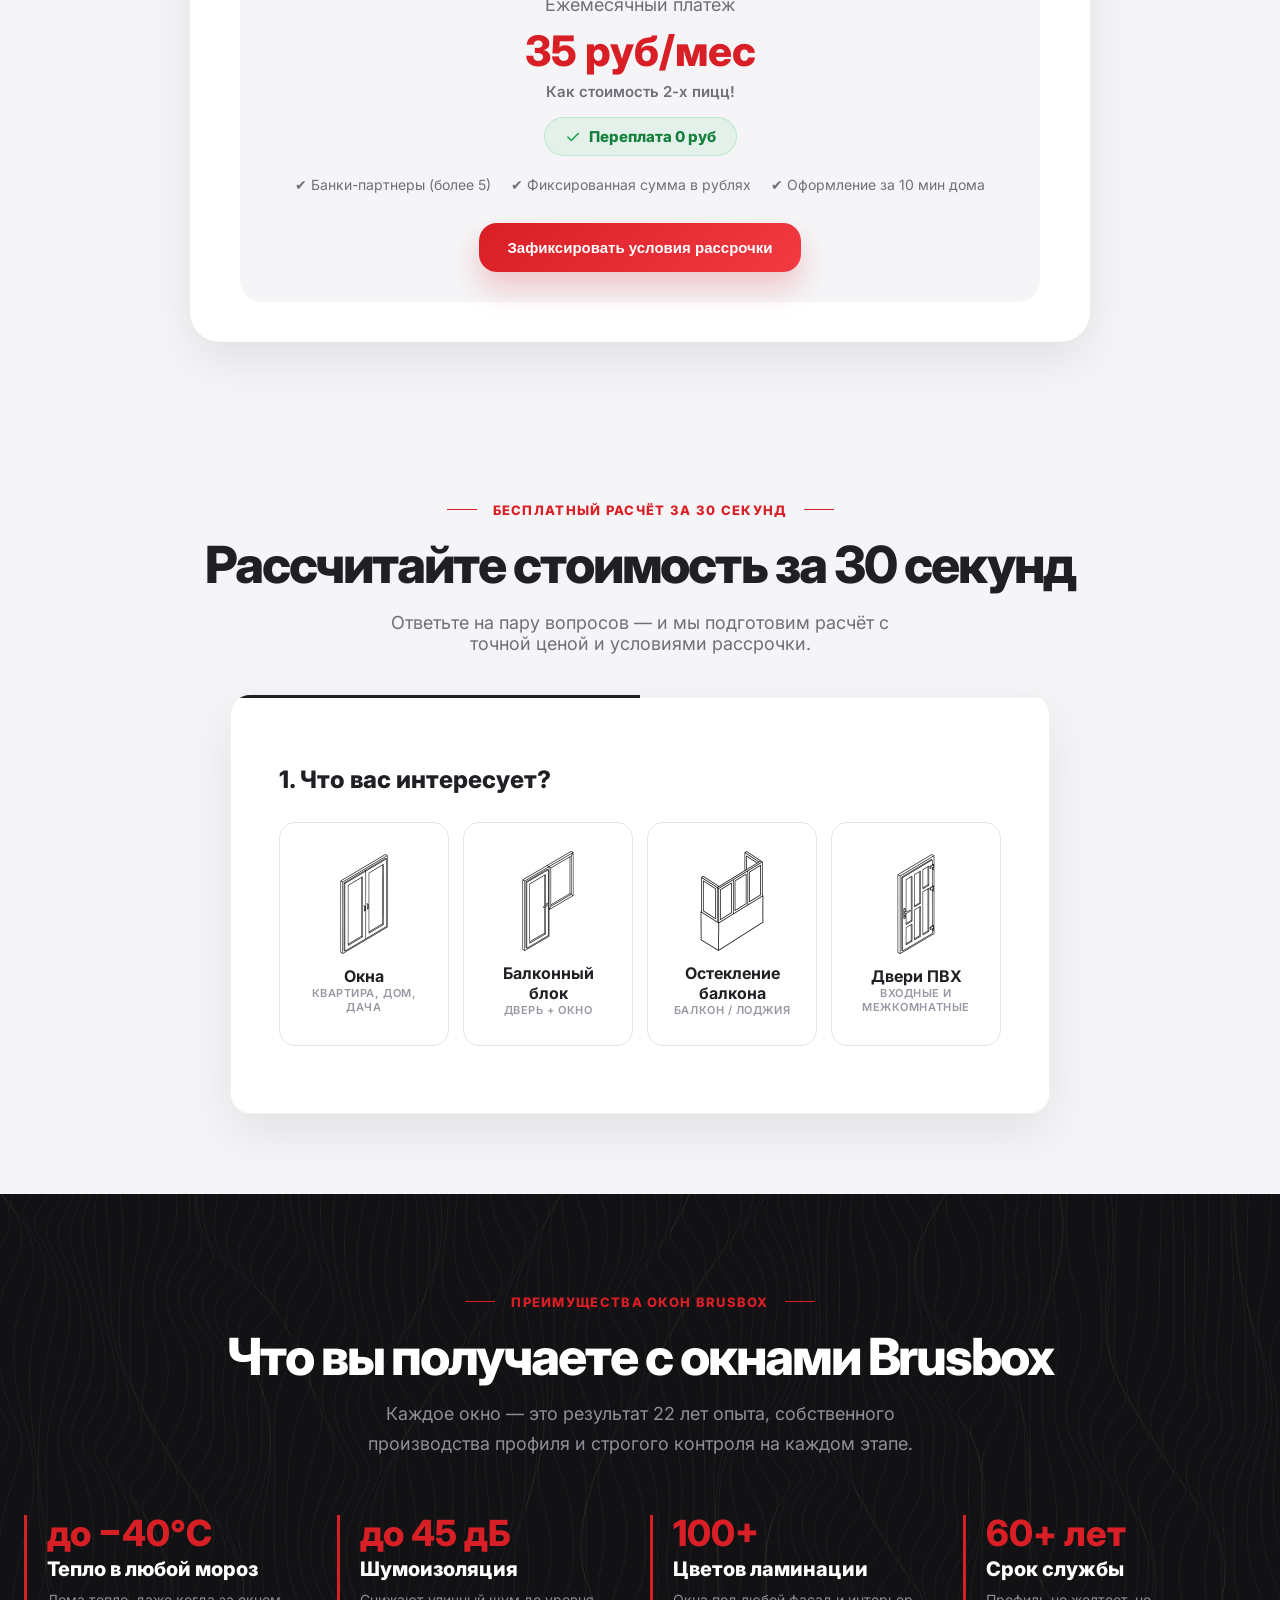
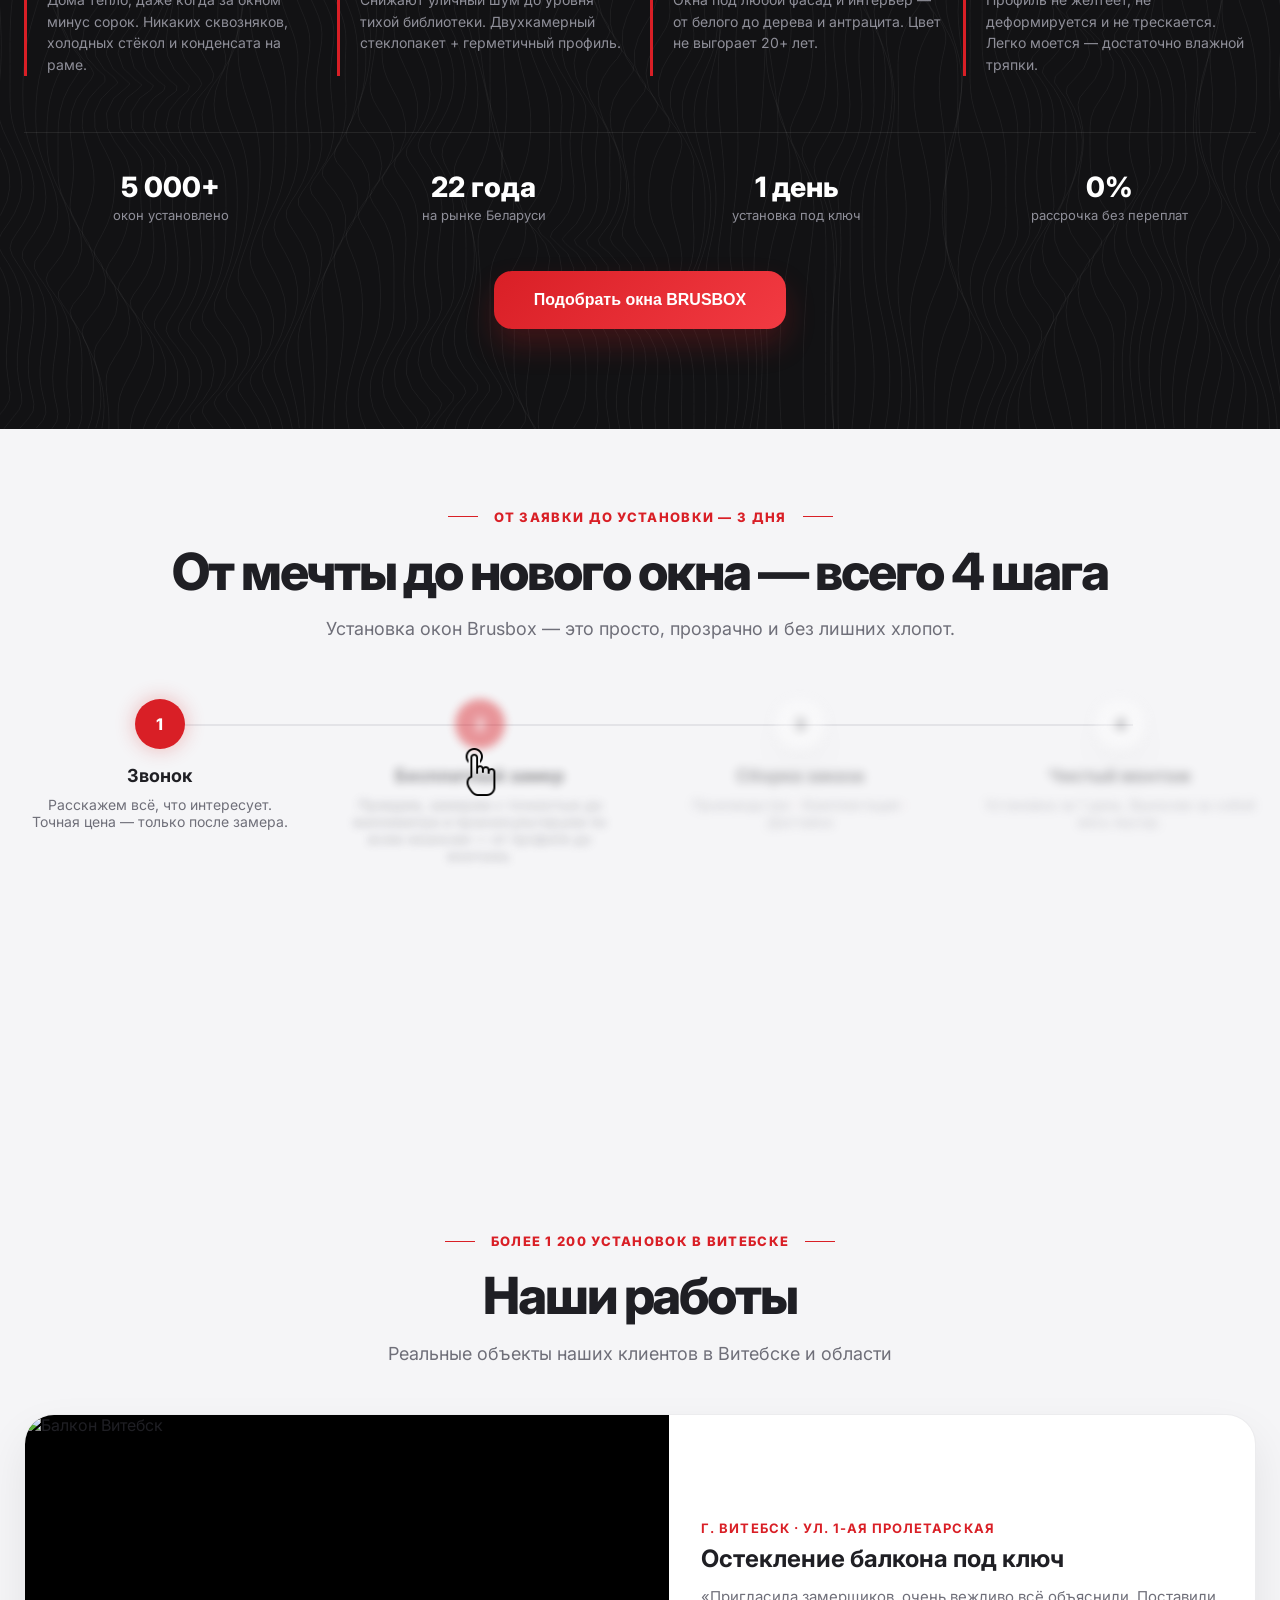
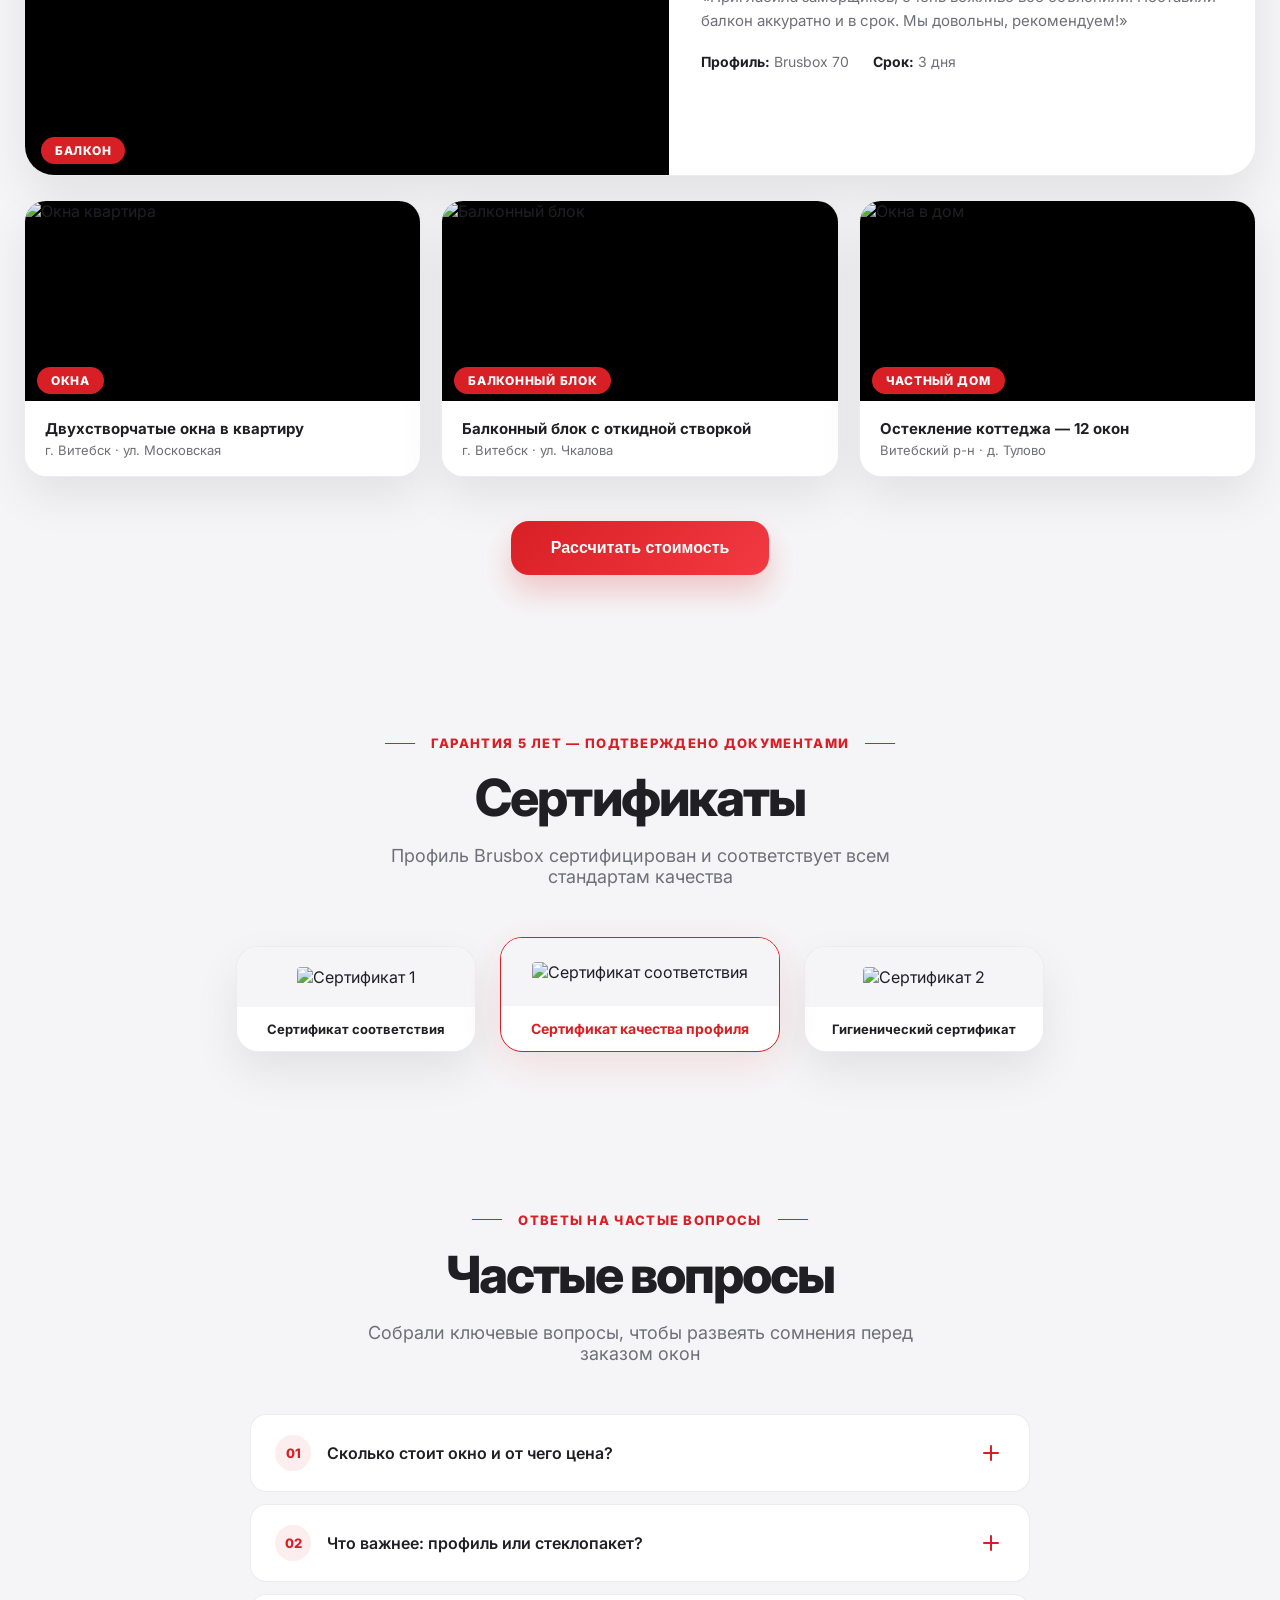
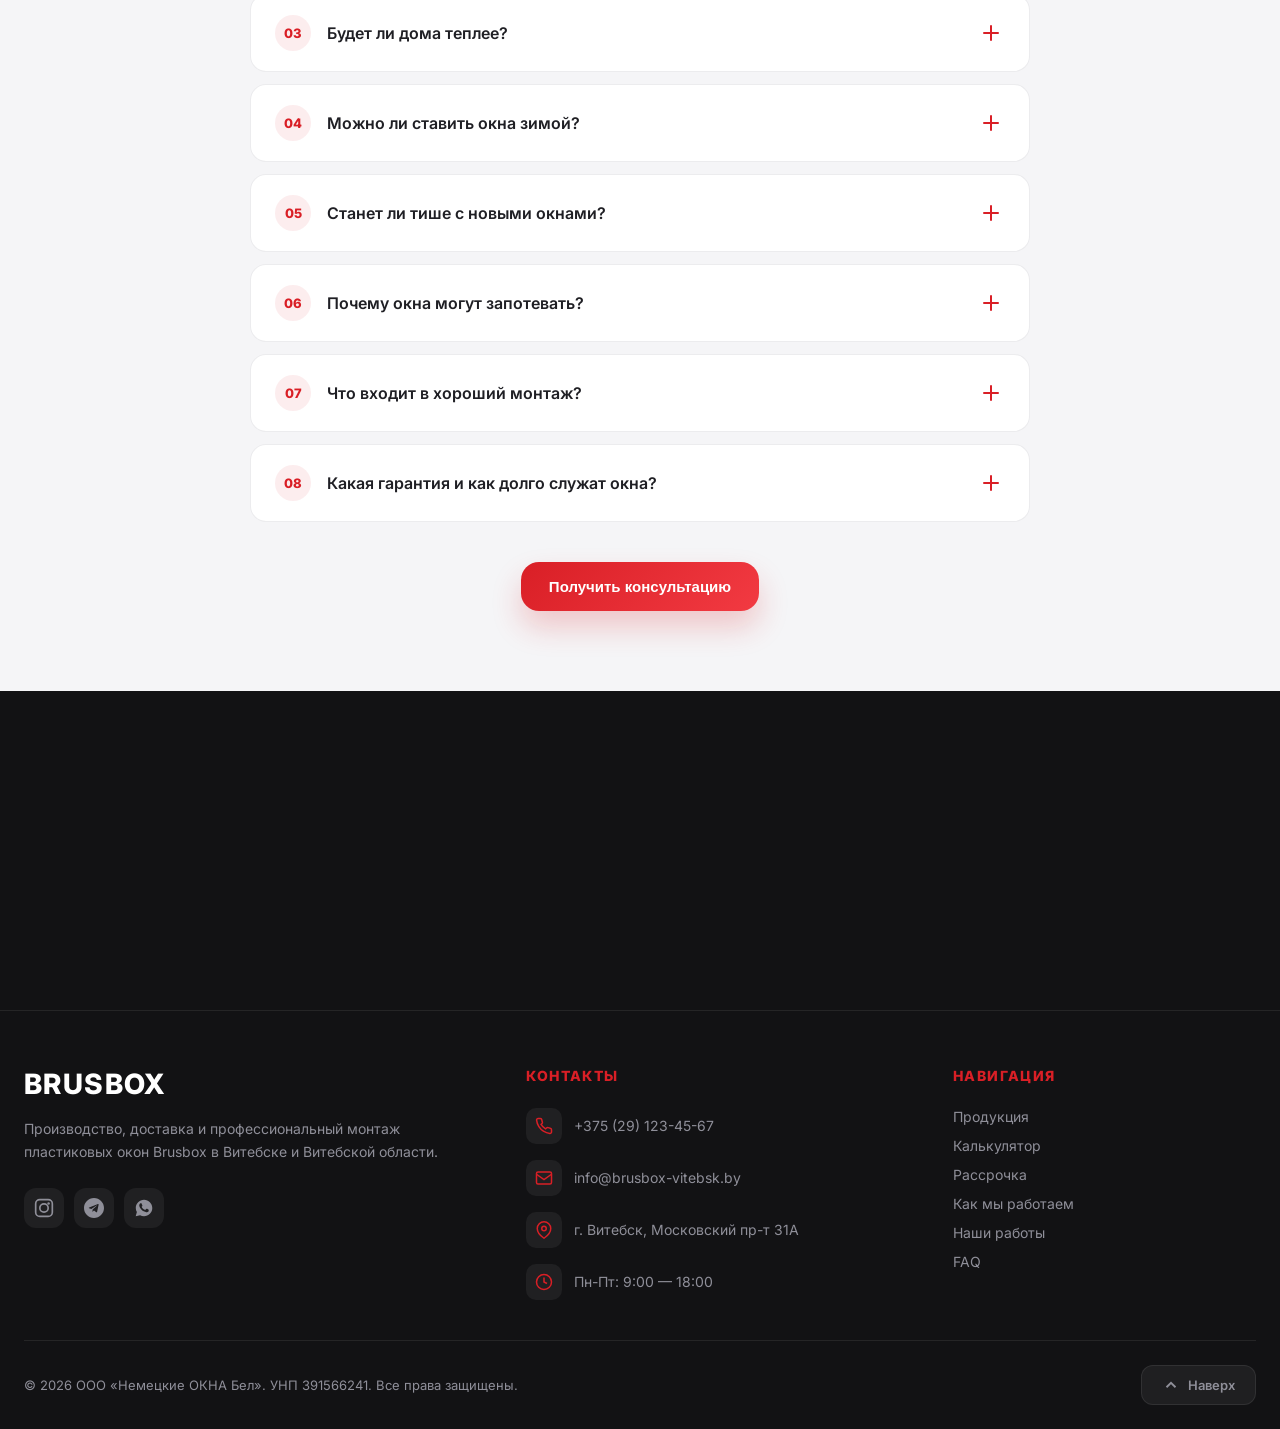
==== commit 24951ed1: "Комплексное обновление: иконки, кикеры, валюта, рассрочка - Брусбокс красным в заголовке, BYN → рубл" ====
--- a/index.html
+++ b/index.html
@@ -331,7 +331,7 @@
   <section class="hero">
     <div class="container hero-grid">
       <div class="hero-content">
-        <h1 class="title" style="font-size: clamp(40px, 5vw, 64px);">Окна Brusbox<br>от 870 BYN</h1>
+        <h1 class="title" style="font-size: clamp(40px, 5vw, 64px);">Окна <span style="color:var(--red);">Брусбокс</span><br>от 870 рублей</h1>
         <p class="hero__subtitle" style="font-size:20px; margin-bottom:8px;">от <span style="color:var(--red); font-weight:800;">35 руб/мес</span> в рассрочку 0% до 24 месяцев</p>
 
         <!-- Mobile-only hero image -->
@@ -349,7 +349,7 @@
           <div class="hero-melt__price">
             <span class="hero-melt__minus">-</span>
             <span class="hero-melt__amount" id="meltAmount">500</span>
-            <span class="hero-melt__cur">BYN</span>
+            <span class="hero-melt__cur">руб</span>
           </div>
           <div class="hero-melt__track">
             <div class="hero-melt__fill" id="meltBar"></div>
@@ -381,7 +381,7 @@
   <section class="section section-rounded" style="background:var(--bg);">
     <div class="container">
       <div style="text-align: center; margin-bottom: 40px;">
-        <div class="kicker-center">Контроль на каждом этапе</div>
+        <div class="kicker-center">Прозрачный процесс от замера до монтажа</div>
         <h2 class="title" style="margin-top: 10px;">Покажем, а не расскажем</h2>
       </div>
       <div class="features-grid" style="gap: 20px;">
@@ -409,7 +409,7 @@
   <section class="section" id="products">
     <div class="container">
       <div style="text-align: center; margin-bottom: 10px;">
-        <div class="kicker-center">Что мы предлагаем</div>
+        <div class="kicker-center">Решения для квартир, домов и балконов</div>
         <h2 class="title">Подберите идеальное решение для вашего дома</h2>
       </div>
       <div class="products-grid">
@@ -475,7 +475,7 @@
   <section class="section" style="background:var(--bg);">
     <div class="container">
       <div style="text-align: center; margin-bottom: 40px;">
-        <div class="kicker-center">Платите как удобно</div>
+        <div class="kicker-center">Рассрочка 0% — без переплат и справок</div>
         <h2 class="title">Узнайте ваш ежемесячный платёж</h2>
         <p style="color:var(--muted); font-size:18px; max-width:560px; margin:0 auto;">Рассчитайте удобный платёж без переплат — оформление за 10 минут, не выходя из дома.</p>
       </div>
@@ -484,31 +484,31 @@
           <div>
             <div style="display:flex; justify-content:space-between; margin-bottom:16px;">
               <b style="font-size:20px;">Сумма вашего заказа</b>
-              <b style="font-size:20px; color:var(--red);" id="amountVal">1500 BYN</b>
+              <b style="font-size:20px; color:var(--red);" id="amountVal">850 руб</b>
             </div>
-            <input type="range" id="amountRange" min="500" max="5000" step="50" value="1500" style="width:100%;">
+            <input type="range" id="amountRange" min="500" max="5000" step="50" value="850" style="width:100%;">
           </div>
           <div>
             <div style="display:flex; justify-content:space-between; margin-bottom:16px;">
               <b style="font-size:20px;">Срок рассрочки</b>
-              <b style="font-size:20px; color:var(--red);" id="termVal">12 мес.</b>
+              <b style="font-size:20px; color:var(--red);" id="termVal">24 мес.</b>
             </div>
-            <input type="range" id="termRange" min="0" max="5" step="1" value="3" style="width:100%;">
+            <input type="range" id="termRange" min="0" max="5" step="1" value="5" style="width:100%;">
             <div style="display:flex; justify-content:space-between; margin-top:8px; font-size:13px; color:var(--muted); font-weight:600;">
               <span>2 мес</span><span>3 мес</span><span>4 мес</span><span>12 мес</span><span>18 мес</span><span>24 мес</span>
             </div>
           </div>
           <div style="background:var(--bg); padding:30px; border-radius:var(--radius-lg); text-align:center;">
             <div style="font-size:18px; color:var(--muted); margin-bottom:10px;">Ежемесячный платеж</div>
-            <div id="resultPayment" style="font-size:42px; font-weight:800; color:var(--red); margin-bottom:6px;">125 руб/мес</div>
+            <div id="resultPayment" style="font-size:42px; font-weight:800; color:var(--red); margin-bottom:6px;">35 руб/мес</div>
             <div id="paymentNote" style="font-size:15px; color:var(--muted); font-weight:600;"></div>
             <div style="display:inline-flex; align-items:center; gap:8px; background:rgba(34,197,94,0.08); border:1px solid rgba(34,197,94,0.2); border-radius:100px; padding:8px 20px; margin-top:16px;">
               <span style="color:#16a34a; font-size:18px;">✓</span>
-              <span style="font-weight:800; color:#15803d; font-size:15px;">Переплата 0 BYN</span>
+              <span style="font-weight:800; color:#15803d; font-size:15px;">Переплата 0 руб</span>
             </div>
             <div style="display:flex; gap:20px; justify-content:center; flex-wrap:wrap; margin-top:20px; color:var(--muted); font-size:14px;">
                 <span>✔ Банки-партнеры (более 5)</span>
-                <span>✔ Фиксированная сумма в BYN</span>
+                <span>✔ Фиксированная сумма в рублях</span>
                 <span>✔ Оформление за 10 мин дома</span>
             </div>
             <button class="btn btn-primary" style="margin-top:30px;">Зафиксировать условия рассрочки</button>
@@ -522,7 +522,7 @@
   <section class="section">
     <div class="container">
       <div style="text-align:center; margin-bottom:40px;">
-        <div class="kicker-center">Узнайте цену за 30 секунд</div>
+        <div class="kicker-center">Бесплатный расчёт за 30 секунд</div>
         <h2 class="title">Рассчитайте стоимость за 30 секунд</h2>
         <p style="color:var(--muted); font-size:18px; max-width:560px; margin:0 auto;">Ответьте на пару вопросов — и мы подготовим расчёт с точной ценой и условиями рассрочки.</p>
       </div>
@@ -613,7 +613,7 @@
   <section class="section">
     <div class="container">
       <div style="text-align:center; margin-bottom:40px;">
-        <div class="kicker-center">Всего 4 шага до новых окон</div>
+        <div class="kicker-center">От заявки до установки — 3 дня</div>
         <h2 class="title">От мечты до нового окна — всего 4 шага</h2>
         <p style="color:var(--muted); font-size:18px;">Установка окон Brusbox — это просто, прозрачно и без лишних хлопот.</p>
       </div>
@@ -661,7 +661,7 @@
   <section class="section" style="background:var(--bg);" id="reviews">
     <div class="container">
       <div style="text-align:center; margin-bottom:50px;">
-        <div class="kicker-center">Реальные объекты в Витебске</div>
+        <div class="kicker-center">Более 1 200 установок в Витебске</div>
         <h2 class="title">Наши работы</h2>
         <p style="color:var(--muted); font-size:18px; max-width:520px; margin:0 auto;">Реальные объекты наших клиентов в Витебске и области</p>
       </div>
@@ -729,7 +729,7 @@
   <section class="section">
     <div class="container">
       <div style="text-align:center; margin-bottom:50px;">
-        <div class="kicker-center">Подтверждено документами</div>
+        <div class="kicker-center">Гарантия 5 лет — подтверждено документами</div>
         <h2 class="title">Сертификаты</h2>
         <p style="color:var(--muted); font-size:18px; max-width:520px; margin:0 auto;">Профиль Brusbox сертифицирован и соответствует всем стандартам качества</p>
       </div>
@@ -760,7 +760,7 @@
   <section class="section" style="background:var(--bg);">
     <div class="container">
       <div style="text-align:center; margin-bottom:50px;">
-        <div class="kicker-center">Развеем сомнения</div>
+        <div class="kicker-center">Ответы на частые вопросы</div>
         <h2 class="title">Частые вопросы</h2>
         <p style="color:var(--muted); font-size:18px; max-width:560px; margin:0 auto;">Собрали ключевые вопросы, чтобы развеять сомнения перед заказом окон</p>
       </div>
@@ -937,7 +937,7 @@
       <div class="float-melt__price">
         <span class="float-melt__minus">-</span>
         <span class="float-melt__amount" id="floatAmount">500</span>
-        <span class="float-melt__cur">BYN</span>
+        <span class="float-melt__cur">руб</span>
       </div>
     </div>
     <button class="float-melt__btn btn btn-primary">Забронировать</button>
@@ -1019,7 +1019,7 @@
     }
     .qz__card:active { transform:scale(0.97); }
     .qz__card-icon {
-      width:120px;height:120px;
+      width:100%;height:100px;
       color:#b0b0b8;
       transition:color 200ms ease;
       display:flex;align-items:center;justify-content:center;
@@ -1029,7 +1029,7 @@
       width:48px;height:48px;
     }
     .qz__card-icon img {
-      width:100%;height:100%;object-fit:contain;
+      height:100px;width:auto;max-width:100%;object-fit:contain;
     }
     .qz__card:hover .qz__card-icon { color:var(--text,#1f1f24); }
     .qz__card-label {
@@ -1298,92 +1298,6 @@
   })();
   </script>
 
-  <!-- ====== INSTALLMENT V2 — Preview ====== -->
-  <section class="section" style="background:#0b0b0b; padding:80px 0;">
-    <div class="container">
-      <div style="text-align:center; margin-bottom:48px;">
-        <div style="display:inline-flex;align-items:center;gap:6px;background:rgba(217,31,38,0.1);color:#dc2626;font-size:12px;font-weight:800;text-transform:uppercase;letter-spacing:0.08em;padding:6px 16px;border-radius:100px;margin-bottom:16px;">
-          <span style="width:6px;height:6px;border-radius:50%;background:#dc2626;"></span>
-          Рассрочка 0%
-        </div>
-        <h2 class="title" style="color:#fff; margin-bottom:12px;">Платите как удобно</h2>
-        <p style="color:rgba(255,255,255,0.4); font-size:16px; max-width:480px; margin:0 auto;">Рассчитайте ежемесячный платёж — без переплат и скрытых условий</p>
-      </div>
-
-      <div style="display:grid; grid-template-columns:1fr 1fr; gap:24px; max-width:900px; margin:0 auto;">
-        <!-- Left: Sliders -->
-        <div style="background:rgba(255,255,255,0.04); border:1px solid rgba(255,255,255,0.08); border-radius:24px; padding:36px 32px;">
-          <div style="margin-bottom:32px;">
-            <div style="display:flex; justify-content:space-between; margin-bottom:14px;">
-              <span style="font-size:14px; font-weight:700; color:rgba(255,255,255,0.5);">Сумма заказа</span>
-              <span style="font-size:18px; font-weight:800; color:#fff;" id="v2AmountVal">1 500 BYN</span>
-            </div>
-            <input type="range" id="v2AmountRange" min="500" max="5000" step="50" value="1500" style="width:100%; accent-color:#dc2626;">
-            <div style="display:flex; justify-content:space-between; margin-top:6px; font-size:11px; color:rgba(255,255,255,0.25); font-weight:600;">
-              <span>500</span><span>5 000 BYN</span>
-            </div>
-          </div>
-          <div>
-            <div style="display:flex; justify-content:space-between; margin-bottom:14px;">
-              <span style="font-size:14px; font-weight:700; color:rgba(255,255,255,0.5);">Срок</span>
-              <span style="font-size:18px; font-weight:800; color:#fff;" id="v2TermVal">12 мес</span>
-            </div>
-            <input type="range" id="v2TermRange" min="0" max="5" step="1" value="3" style="width:100%; accent-color:#dc2626;">
-            <div style="display:flex; justify-content:space-between; margin-top:6px; font-size:11px; color:rgba(255,255,255,0.25); font-weight:600;">
-              <span>2 мес</span><span>24 мес</span>
-            </div>
-          </div>
-          <div style="display:flex; gap:12px; margin-top:28px; flex-wrap:wrap;">
-            <div style="flex:1; min-width:120px; background:rgba(255,255,255,0.04); border:1px solid rgba(255,255,255,0.06); border-radius:14px; padding:14px 16px; text-align:center;">
-              <div style="font-size:11px; font-weight:700; color:rgba(255,255,255,0.3); text-transform:uppercase; letter-spacing:0.06em; margin-bottom:4px;">Переплата</div>
-              <div style="font-size:18px; font-weight:800; color:#22c55e;">0 BYN</div>
-            </div>
-            <div style="flex:1; min-width:120px; background:rgba(255,255,255,0.04); border:1px solid rgba(255,255,255,0.06); border-radius:14px; padding:14px 16px; text-align:center;">
-              <div style="font-size:11px; font-weight:700; color:rgba(255,255,255,0.3); text-transform:uppercase; letter-spacing:0.06em; margin-bottom:4px;">Банки</div>
-              <div style="font-size:18px; font-weight:800; color:#fff;">5+</div>
-            </div>
-          </div>
-        </div>
-
-        <!-- Right: Result card -->
-        <div style="background:linear-gradient(145deg, rgba(220,38,38,0.12), rgba(255,255,255,0.03)); border:1px solid rgba(220,38,38,0.2); border-radius:24px; padding:40px 32px; display:flex; flex-direction:column; align-items:center; justify-content:center; text-align:center;">
-          <div style="font-size:13px; font-weight:700; color:rgba(255,255,255,0.4); margin-bottom:8px;">Ваш ежемесячный платёж</div>
-          <div id="v2Payment" style="font-size:56px; font-weight:800; color:#fff; line-height:1; margin-bottom:4px; font-variant-numeric:tabular-nums;">125</div>
-          <div style="font-size:16px; font-weight:700; color:rgba(255,255,255,0.4); margin-bottom:24px;">руб / мес</div>
-          <div id="v2Note" style="font-size:14px; color:rgba(255,255,255,0.35); margin-bottom:28px; min-height:20px;"></div>
-          <button class="btn btn-primary" style="width:100%; padding:18px; font-size:16px; border-radius:16px;">Зафиксировать условия</button>
-          <div style="display:flex; gap:16px; margin-top:20px; font-size:12px; color:rgba(255,255,255,0.3);">
-            <span>✔ Без справок</span>
-            <span>✔ За 10 мин</span>
-            <span>✔ Дома</span>
-          </div>
-        </div>
-      </div>
-    </div>
-  </section>
-
-  <script>
-  (function(){
-    var aR=document.getElementById('v2AmountRange'),tR=document.getElementById('v2TermRange');
-    var aV=document.getElementById('v2AmountVal'),tV=document.getElementById('v2TermVal');
-    var pV=document.getElementById('v2Payment'),nV=document.getElementById('v2Note');
-    if(!aR||!tR) return;
-    var terms=[2,3,4,12,18,24];
-    var notes=['','','','Как один поход в ресторан!','Дешевле, чем кофе каждый день','Меньше рубля в день'];
-    function fmt(n){return n.toString().replace(/\B(?=(\d{3})+(?!\d))/g,' ');}
-    function calc(){
-      var amount=parseInt(aR.value), ti=parseInt(tR.value), term=terms[ti];
-      aV.textContent=fmt(amount)+' BYN';
-      tV.textContent=term+' мес';
-      var monthly=Math.round(amount/term);
-      pV.textContent=monthly;
-      nV.textContent=notes[ti]||'';
-    }
-    aR.addEventListener('input',calc);
-    tR.addEventListener('input',calc);
-    calc();
-  })();
-  </script>
 
   <!-- Wheel of Fortune Modal -->
   <div class="wheel-overlay" id="wheelModal">
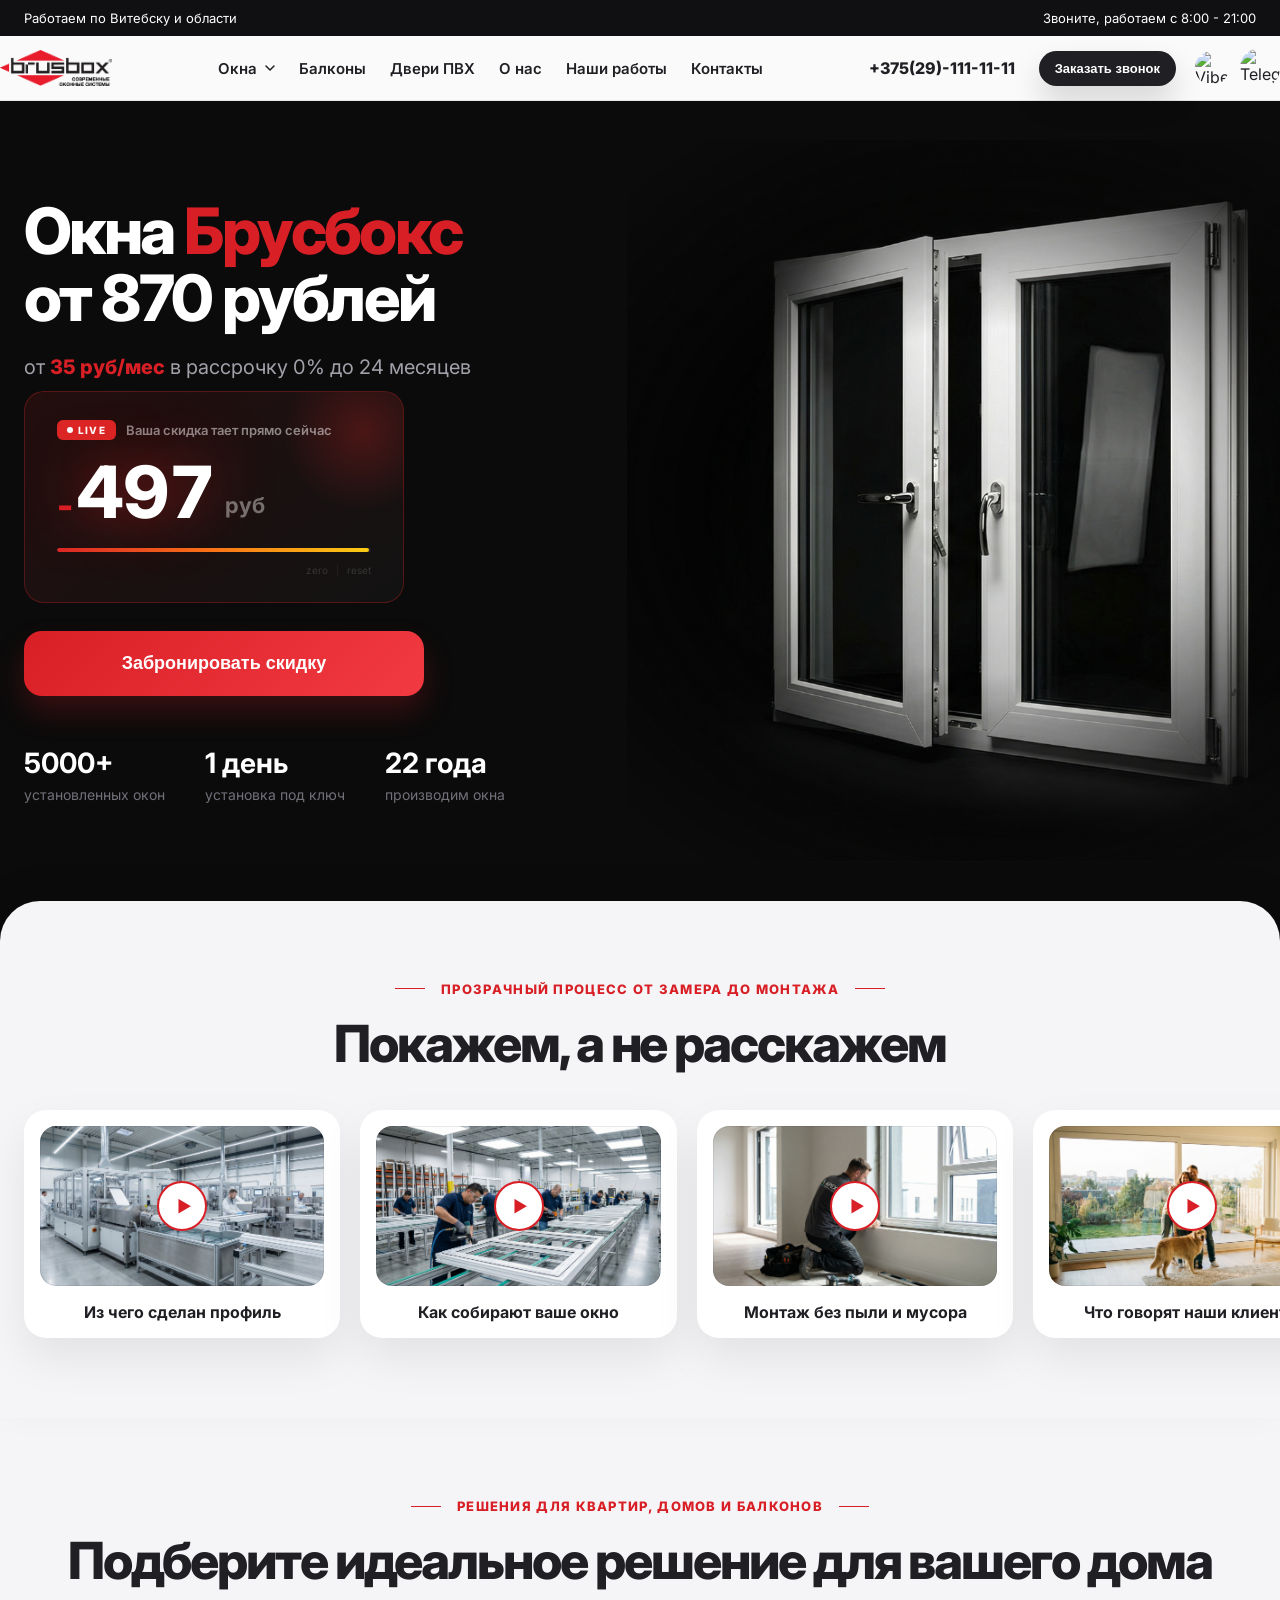
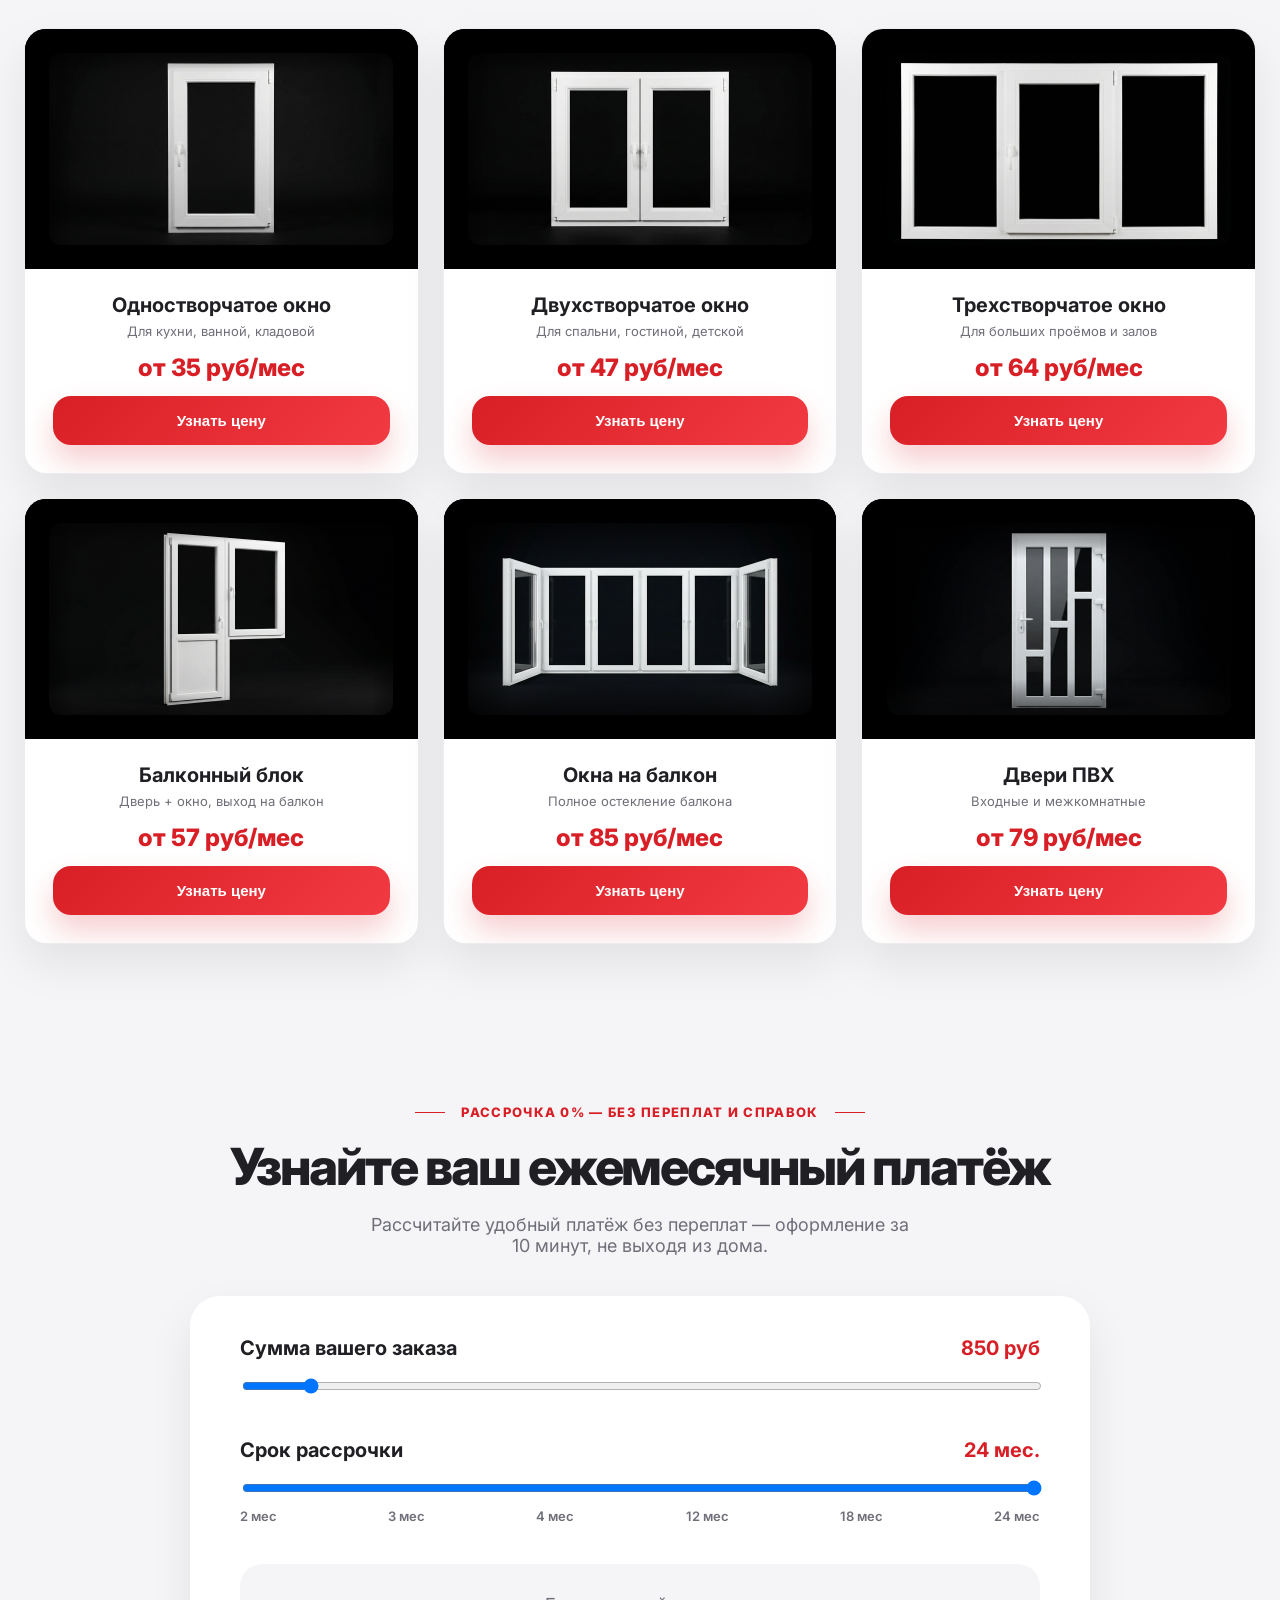
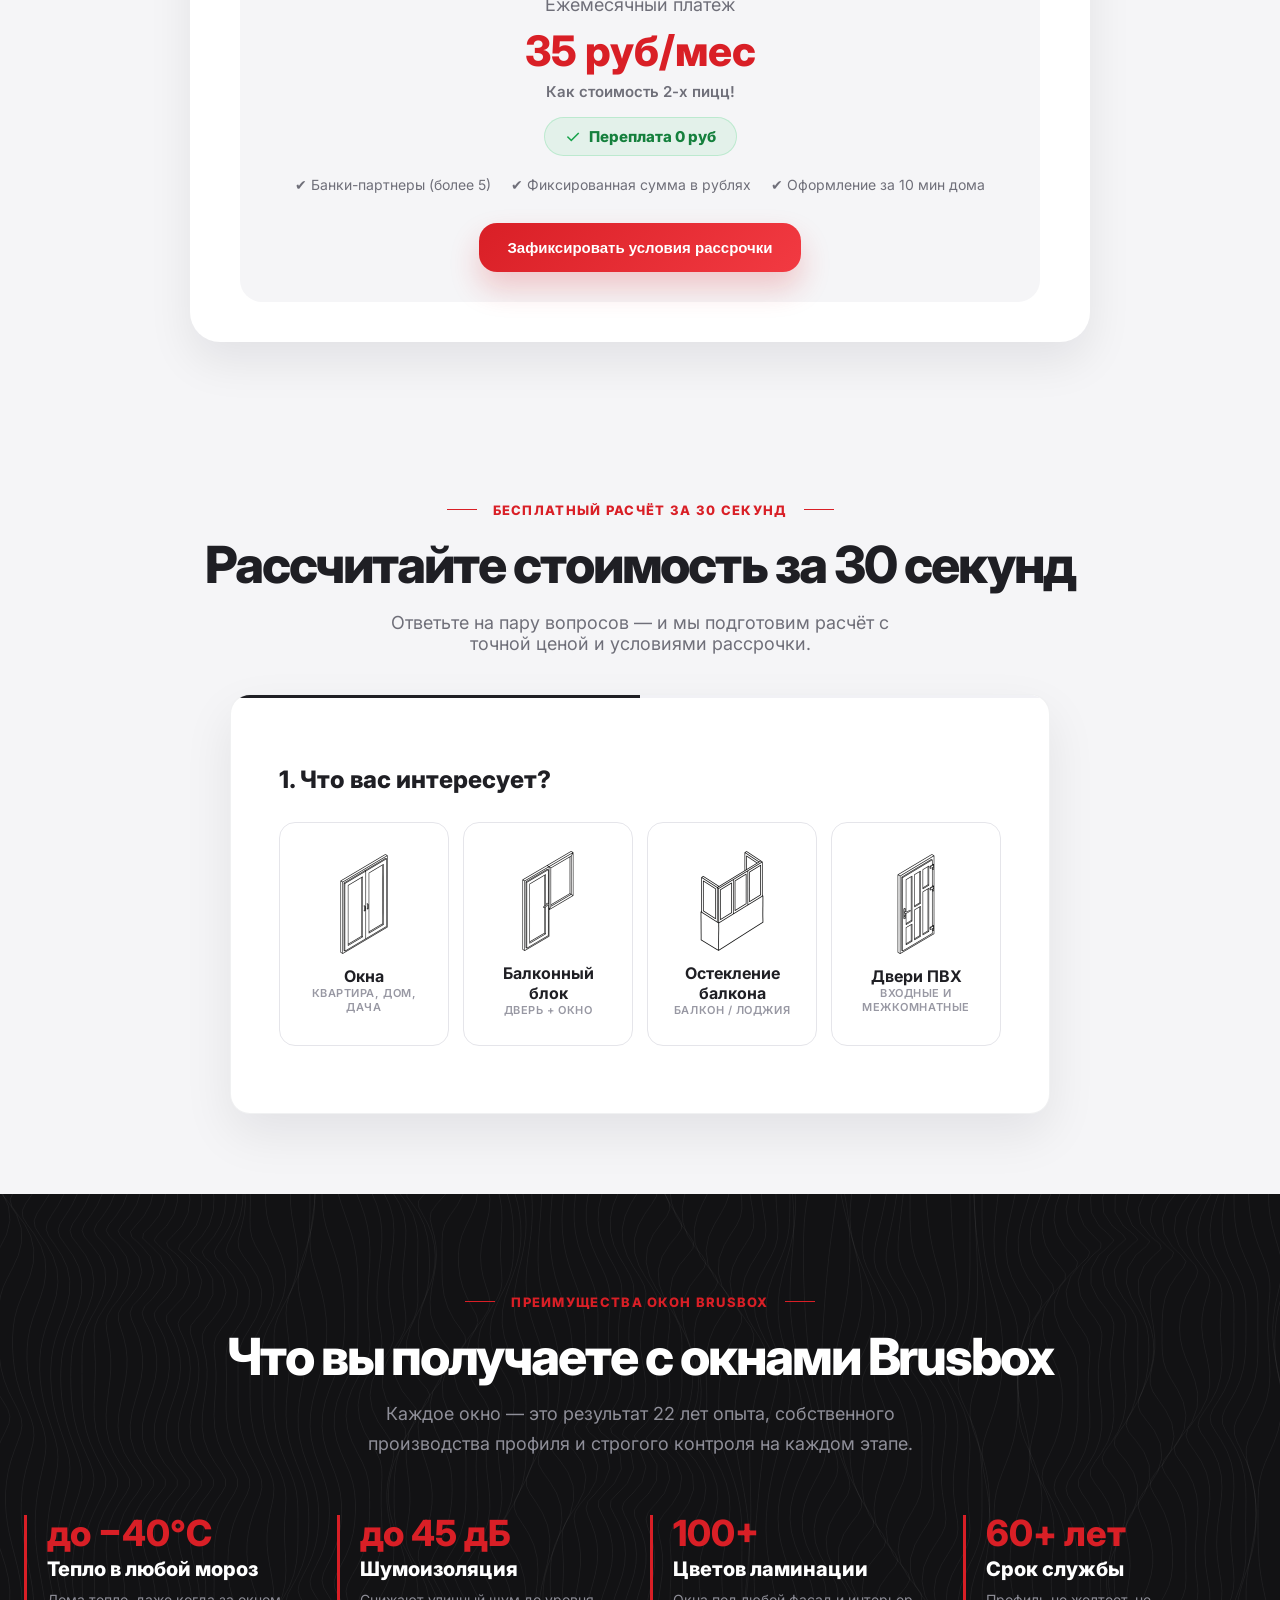
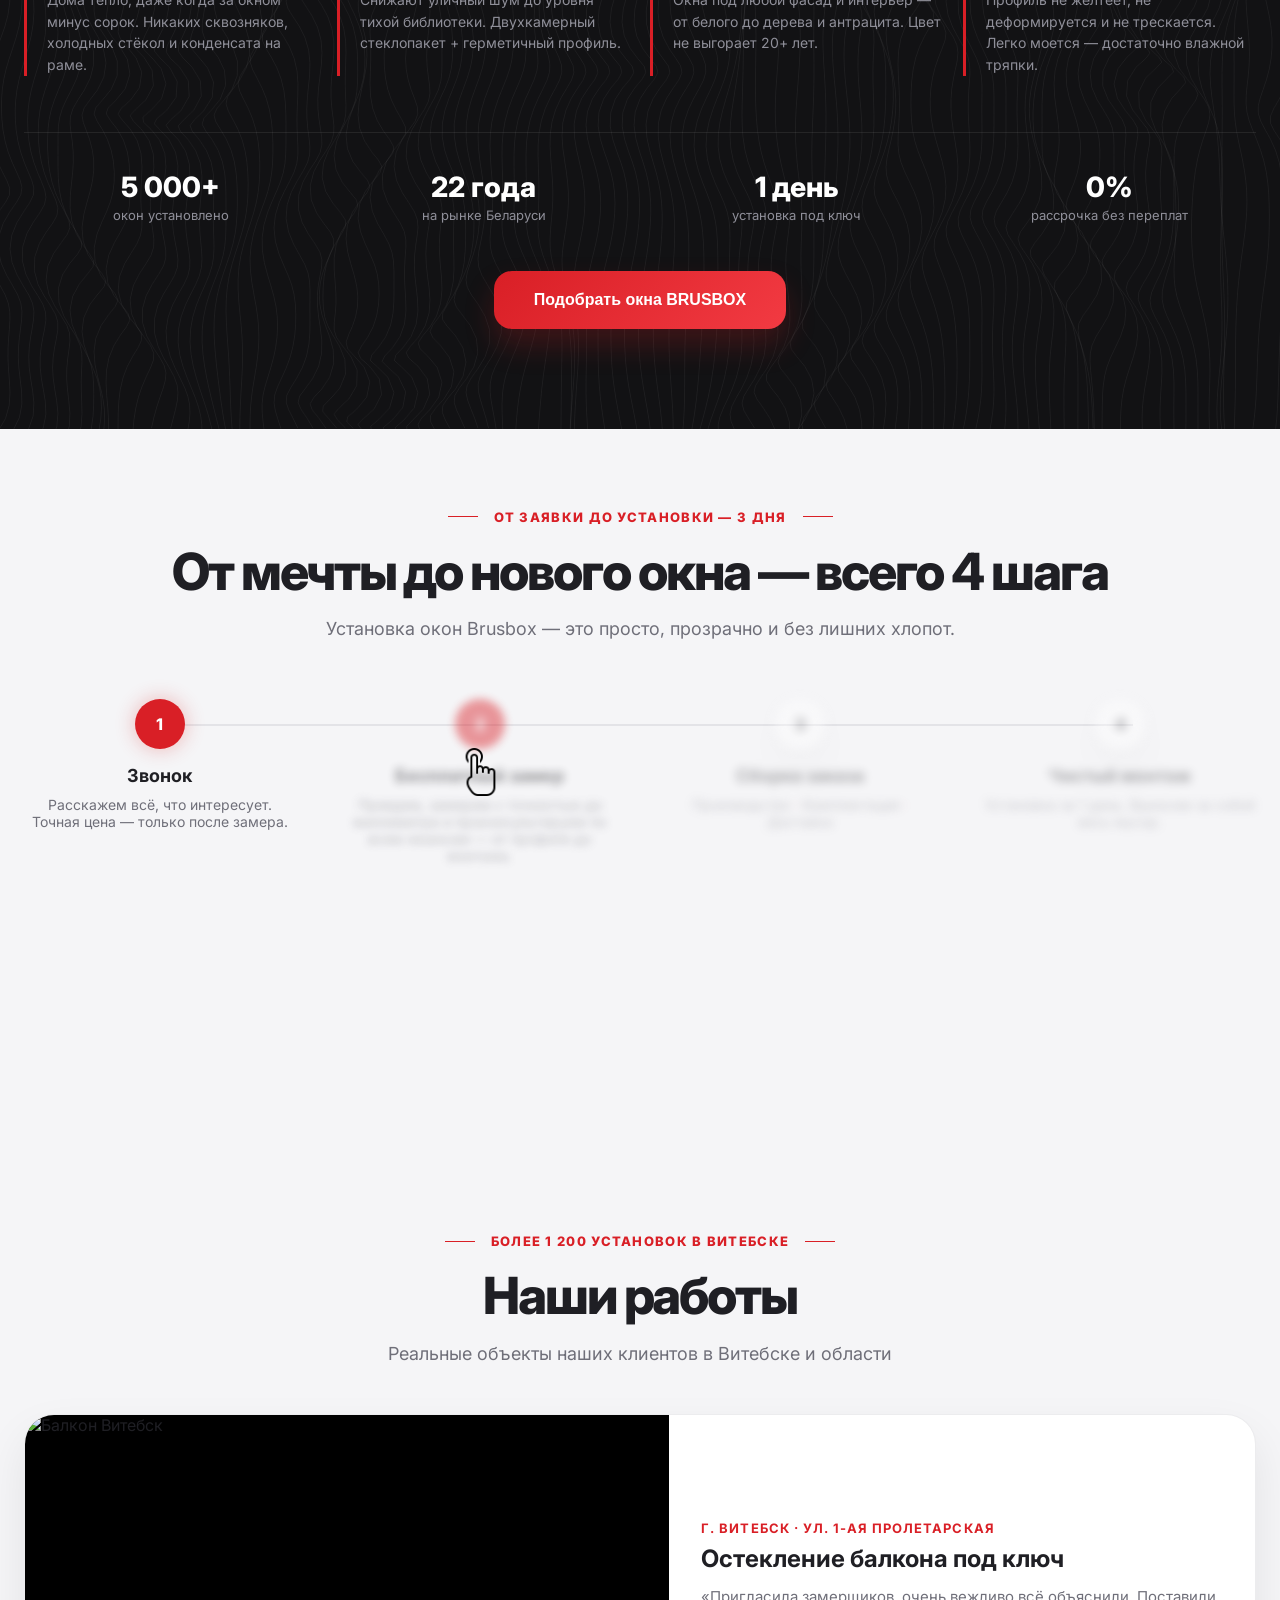
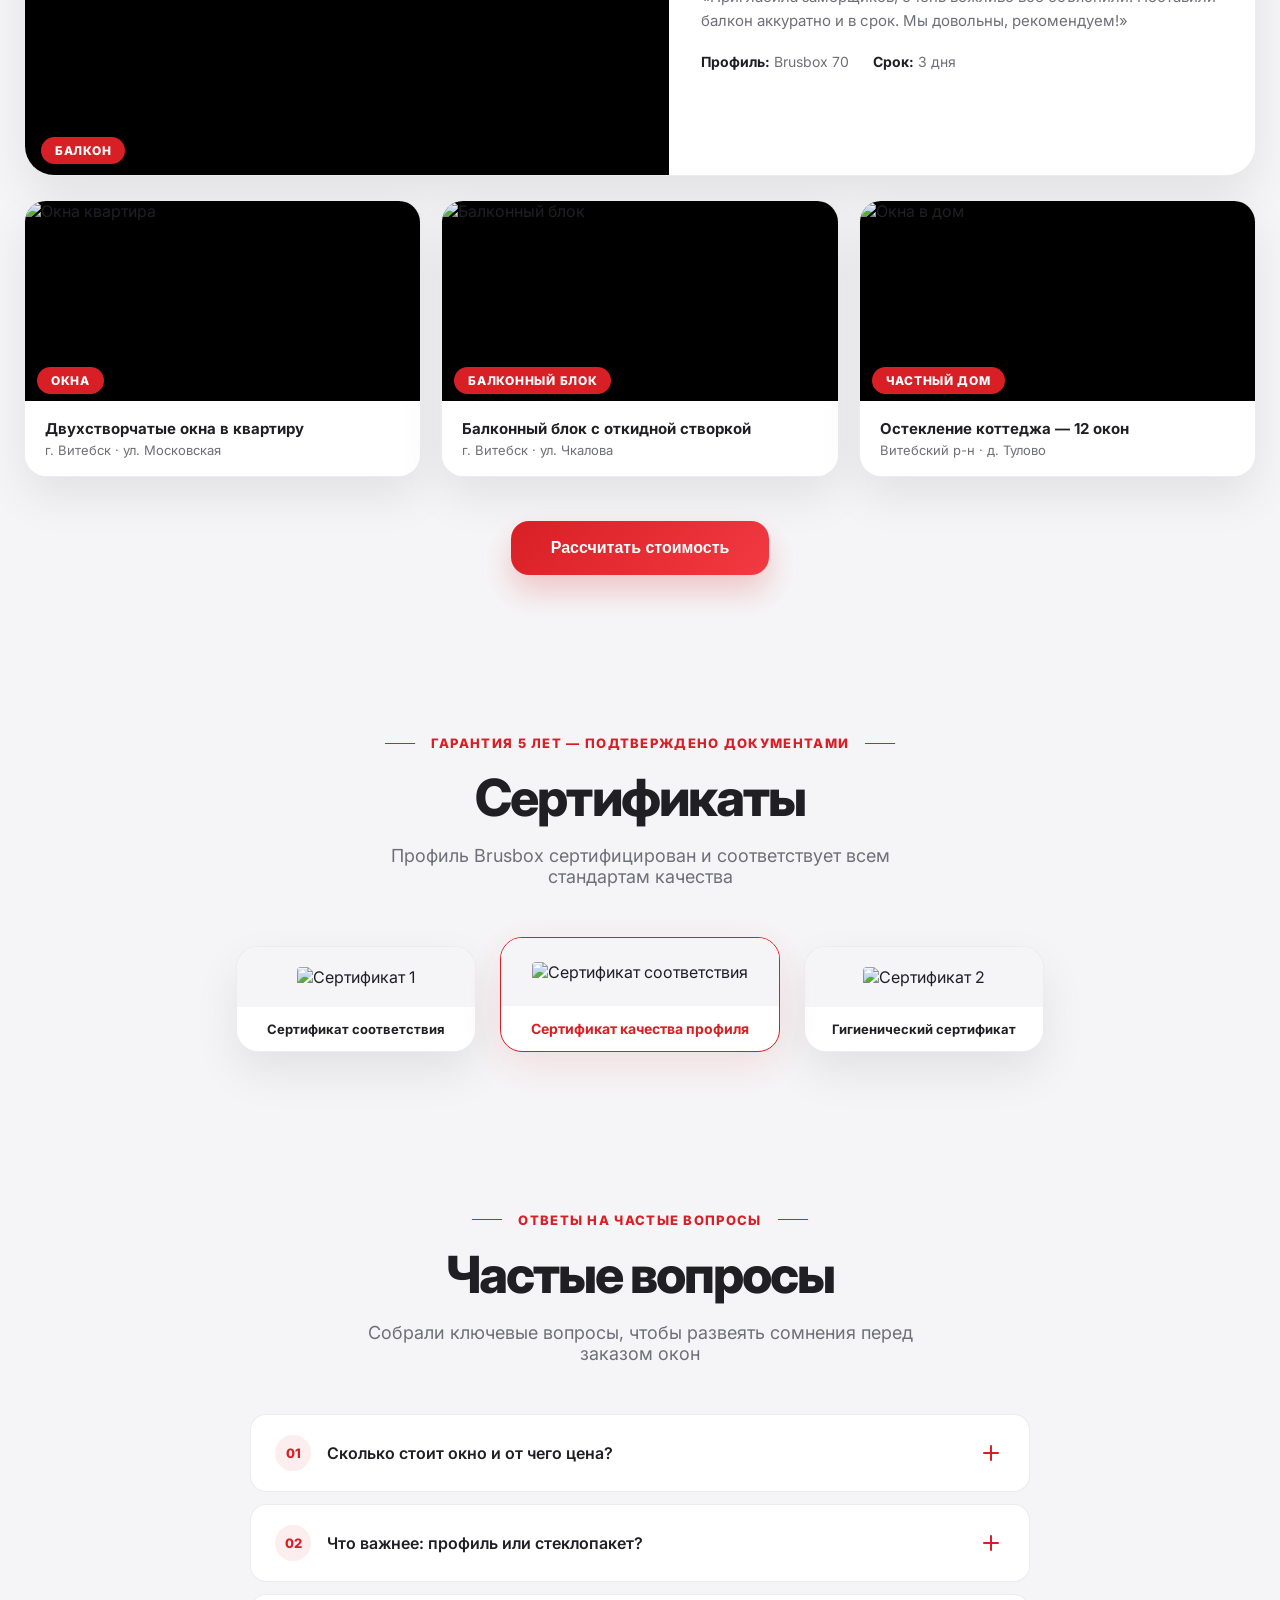
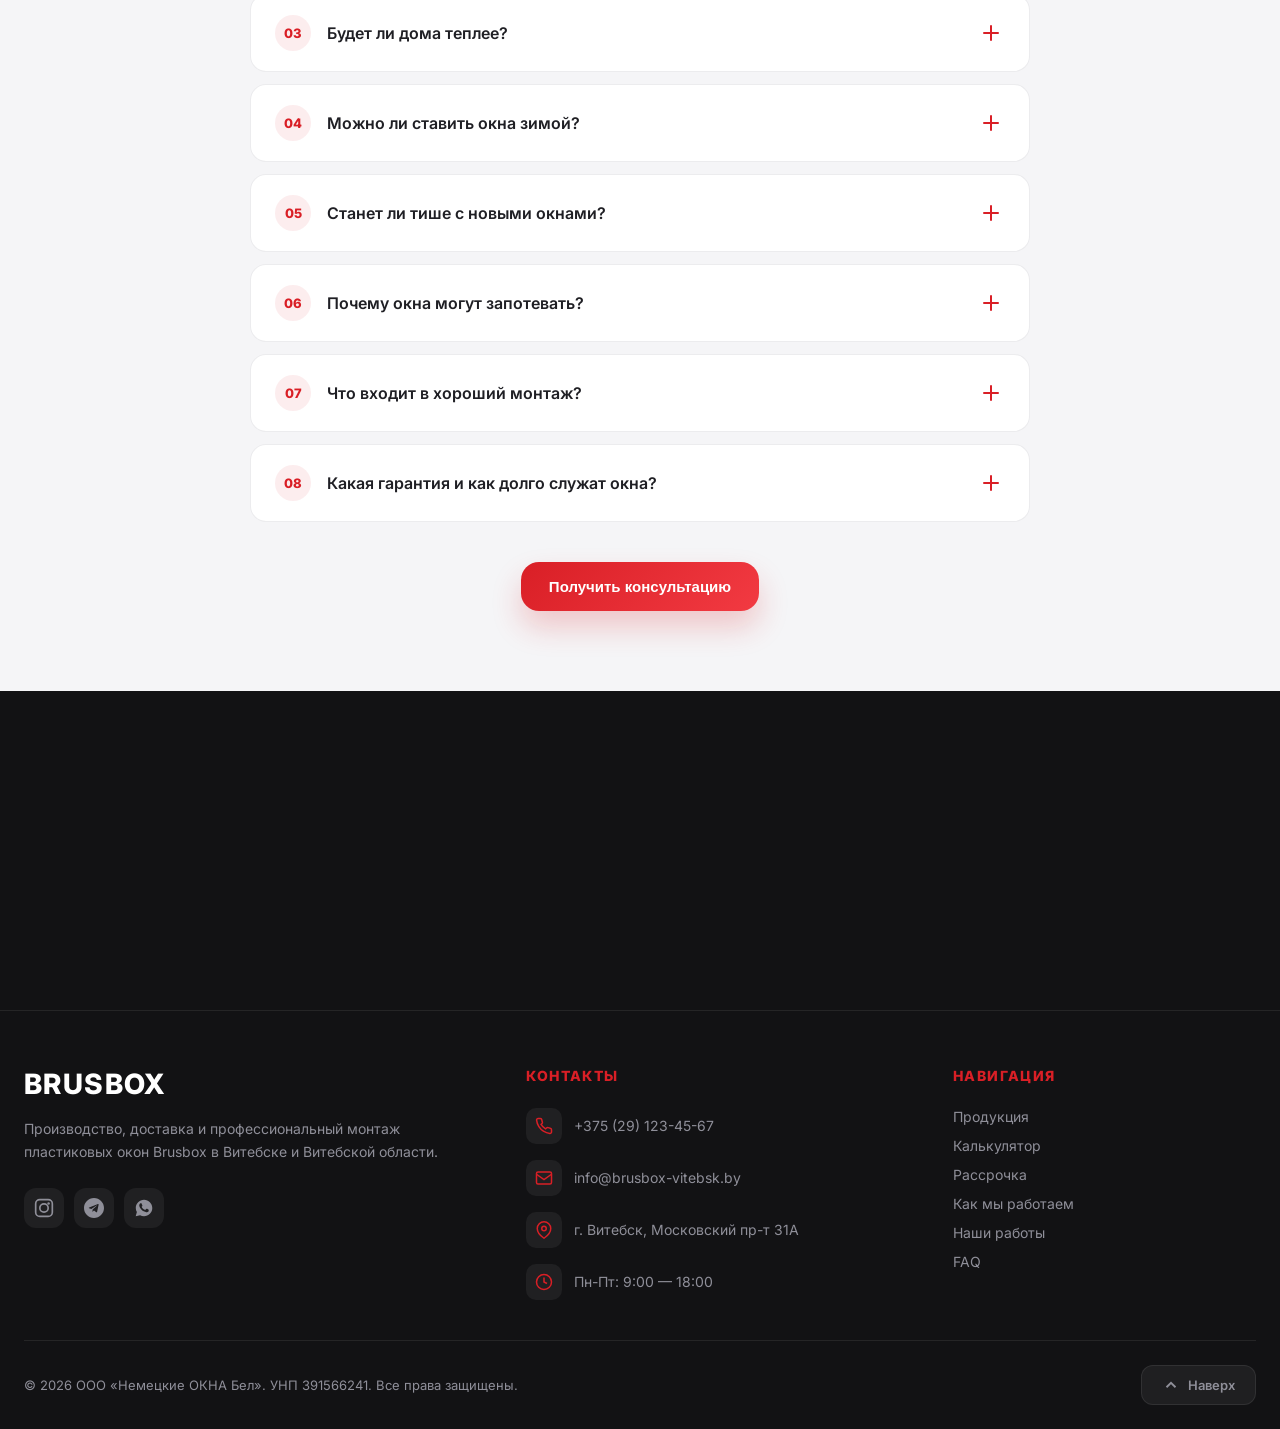
==== commit e531fc60: "Мобильная адаптация: квиз-сетка 2 колонки, крупный заголовок героя - Квиз на мобильном: карточки в с" ====
--- a/index.html
+++ b/index.html
@@ -1104,20 +1104,24 @@
       to { opacity:1; transform:translateX(0); }
     }
     @media (max-width:768px){
-      .qz__body { padding:28px 20px; }
-      .qz__grid--3, .qz__grid--4 { grid-template-columns:1fr; }
-      .qz__grid--2 { grid-template-columns:1fr; }
+      .qz__body { padding:24px 16px; }
+      .qz__grid--4 { grid-template-columns:1fr 1fr; gap:10px; }
+      .qz__grid--3 { grid-template-columns:1fr 1fr; gap:10px; }
+      .qz__grid--2 { grid-template-columns:1fr 1fr; gap:10px; }
       .qz__card {
-        flex-direction:row;
-        text-align:left;
-        justify-content:flex-start;
+        flex-direction:column;
+        text-align:center;
+        justify-content:center;
         min-height:auto;
-        padding:18px 20px;
-        gap:16px;
+        padding:14px 10px;
+        gap:8px;
       }
-      .qz__card-icon { width:64px;height:64px;flex-shrink:0; }
-      .qz__title { font-size:20px; margin-bottom:20px; }
-      .qz__heading { font-size:24px; }
+      .qz__card-icon { width:100%;height:70px;flex-shrink:0; }
+      .qz__card-icon img { height:70px;width:auto; }
+      .qz__card-label { font-size:13px; }
+      .qz__card-sub { font-size:10px; }
+      .qz__title { font-size:18px; margin-bottom:16px; }
+      .qz__heading { font-size:22px; }
     }
   </style>
 
--- a/assets/css/style.css
+++ b/assets/css/style.css
@@ -1427,13 +1427,13 @@
     margin:16px 0 12px;
   }
   .hero-img-mobile img {
-    width:55%;
-    max-width:240px;
+    width:70%;
+    max-width:320px;
     height:auto;
     filter:drop-shadow(0 10px 20px rgba(0,0,0,0.3));
   }
   .hero-content { text-align:center; }
-  .hero-content .title { font-size:clamp(32px,8.5vw,44px) !important; text-align:center; }
+  .hero-content .title { font-size:clamp(36px,10vw,52px) !important; text-align:center; line-height:1.1; }
   .hero__subtitle { text-align:center; font-size:15px !important; margin:10px auto 16px !important; max-width:100% !important; }
   .hero-melt { max-width:100%; padding:18px 18px 14px; margin:0 auto 20px; border-radius:16px; }
   .hero-melt__amount { font-size:48px !important; }
@@ -1581,7 +1581,7 @@
 /* ===== @media 480px — Small phones ===== */
 @media (max-width:480px) {
   .title { font-size:24px !important; }
-  .hero-content .title { font-size:clamp(28px,8vw,36px) !important; }
+  .hero-content .title { font-size:clamp(32px,9.5vw,44px) !important; }
   .hero-melt__amount { font-size:40px !important; }
   .hero-melt { padding:14px 14px 12px; }
   .hero-stat b { font-size:18px; }
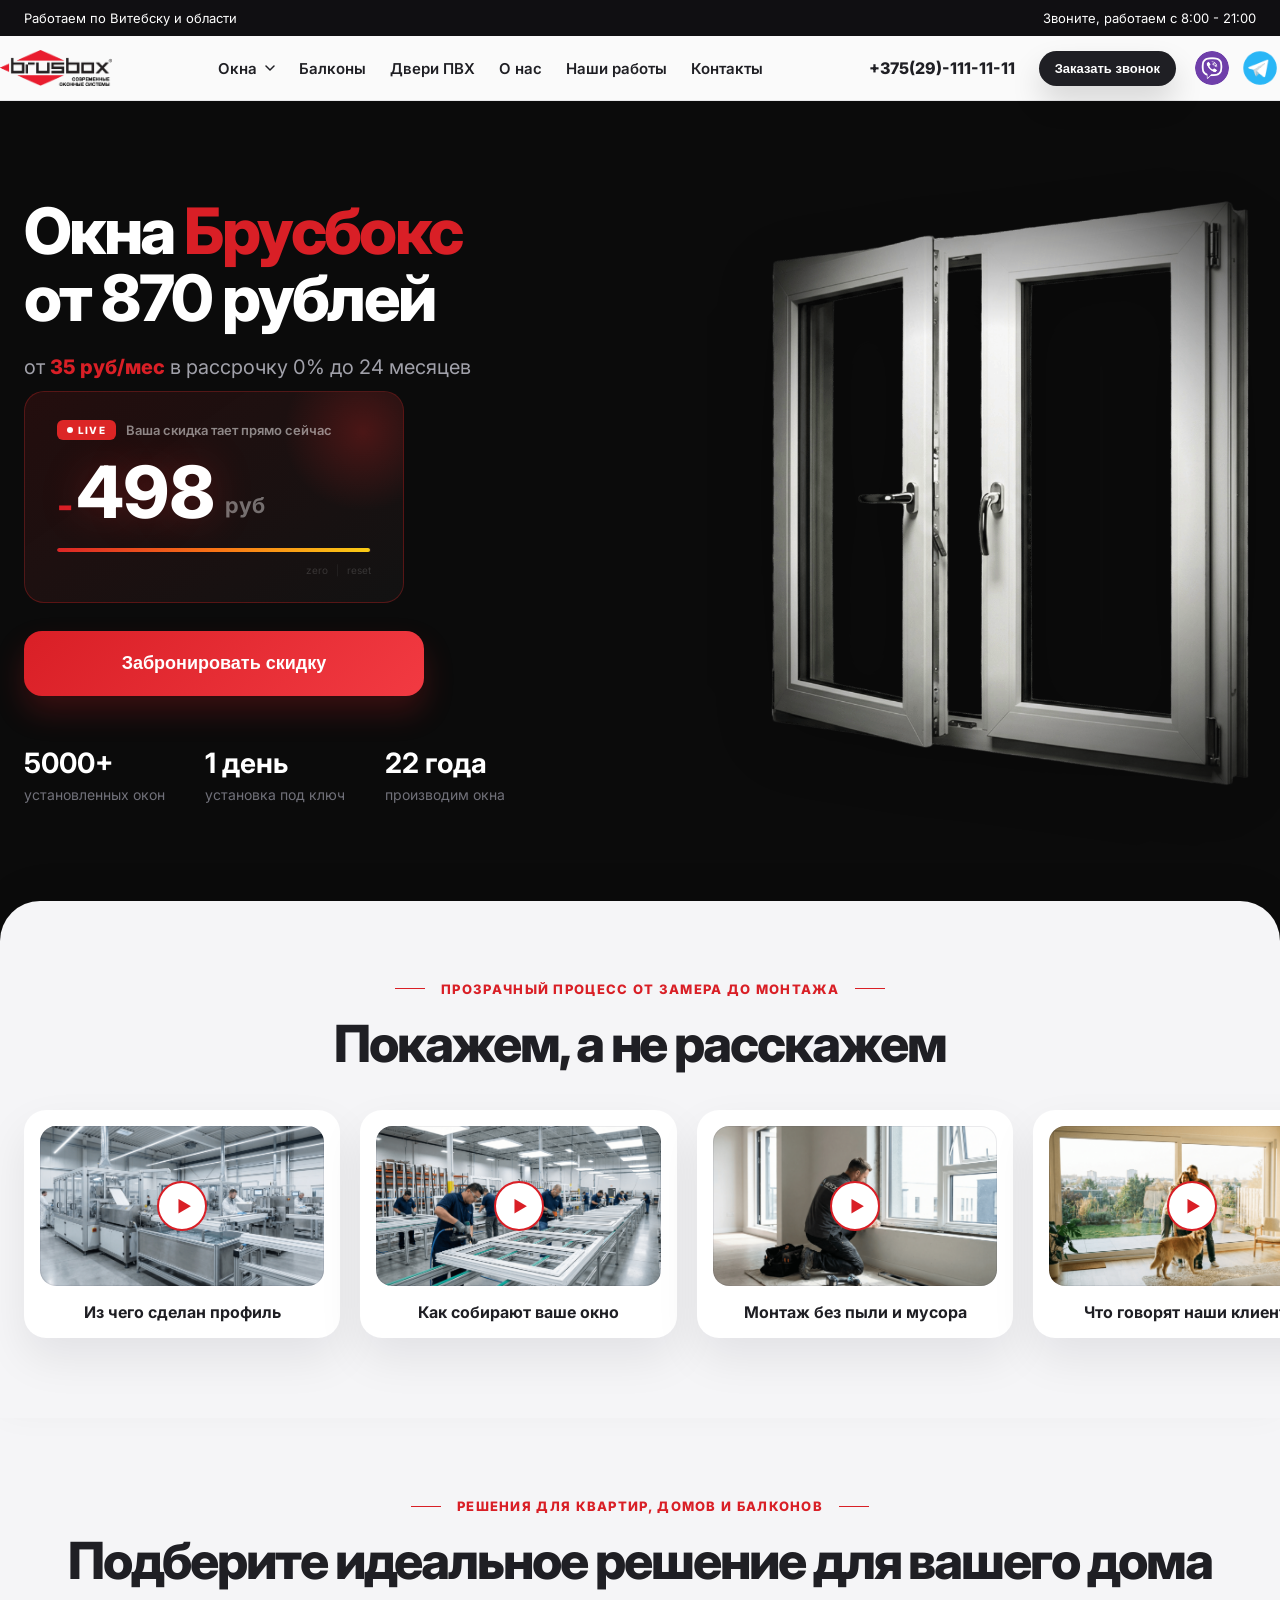
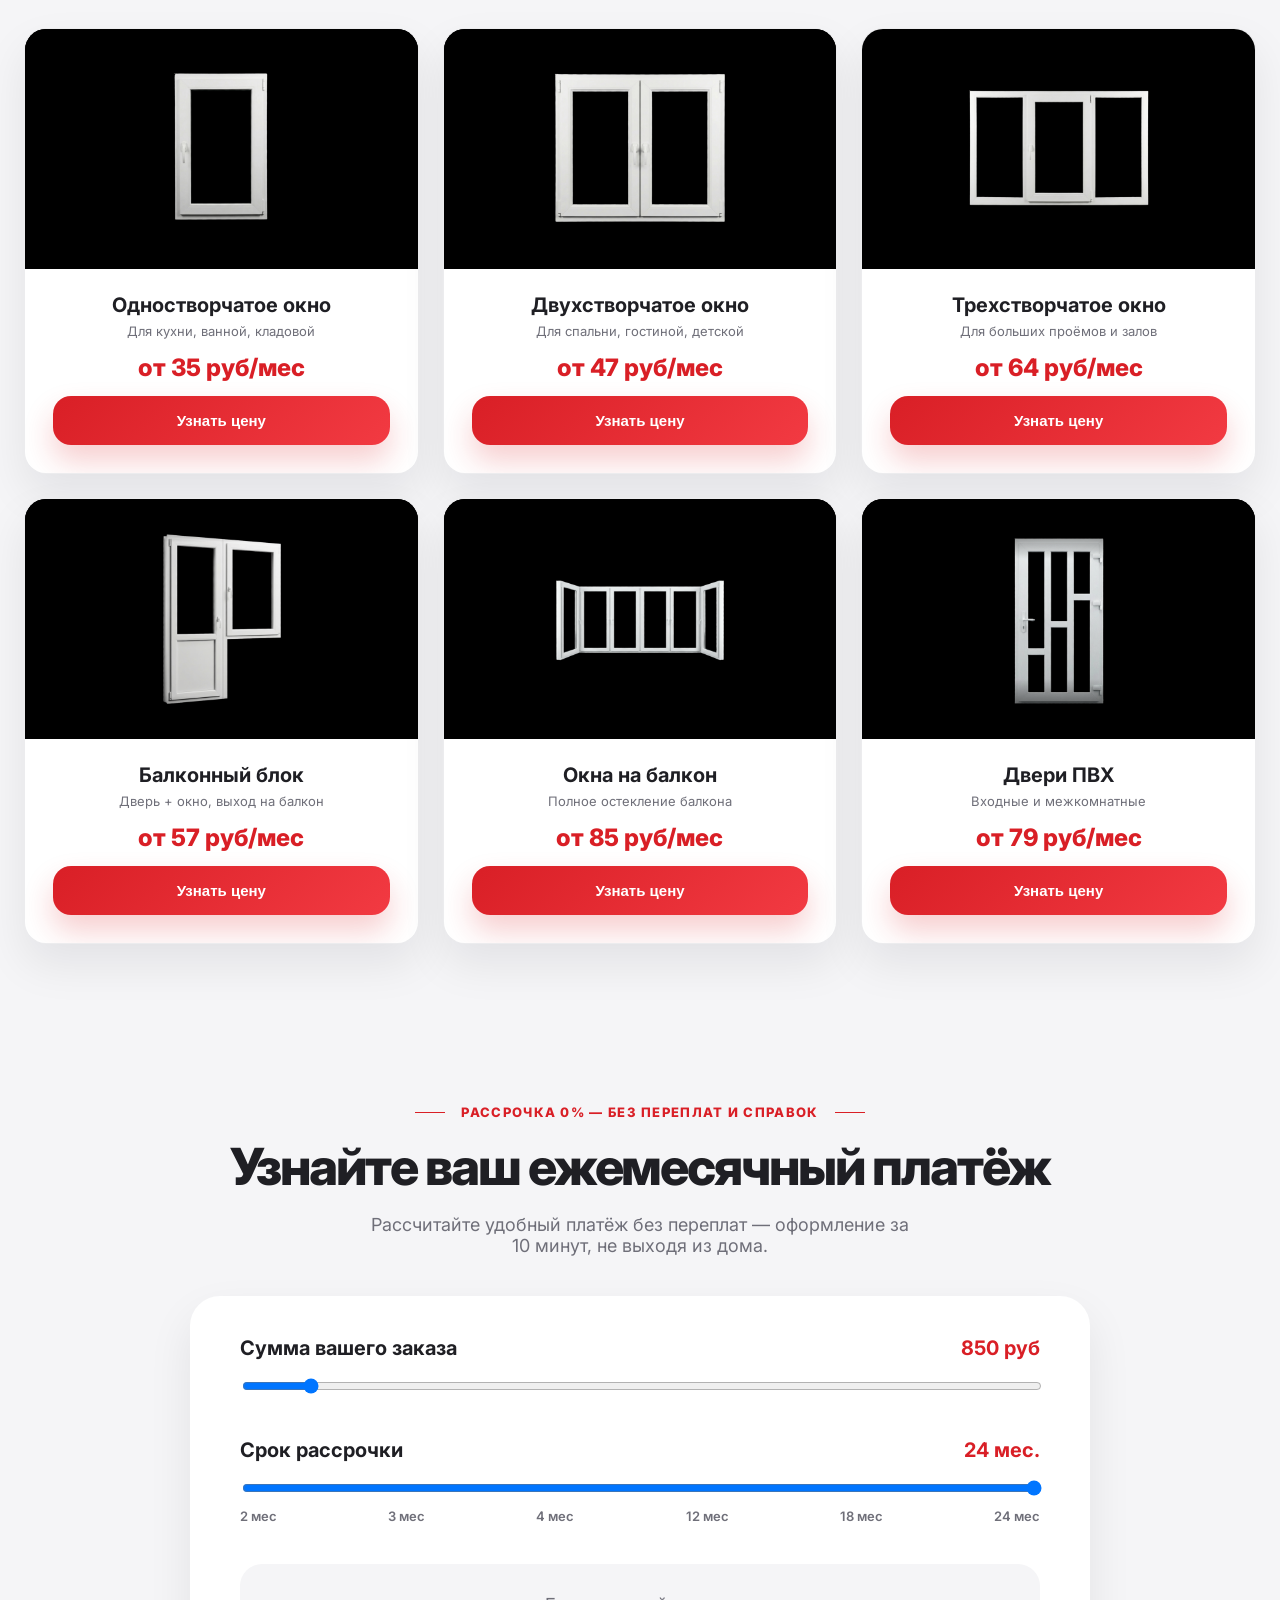
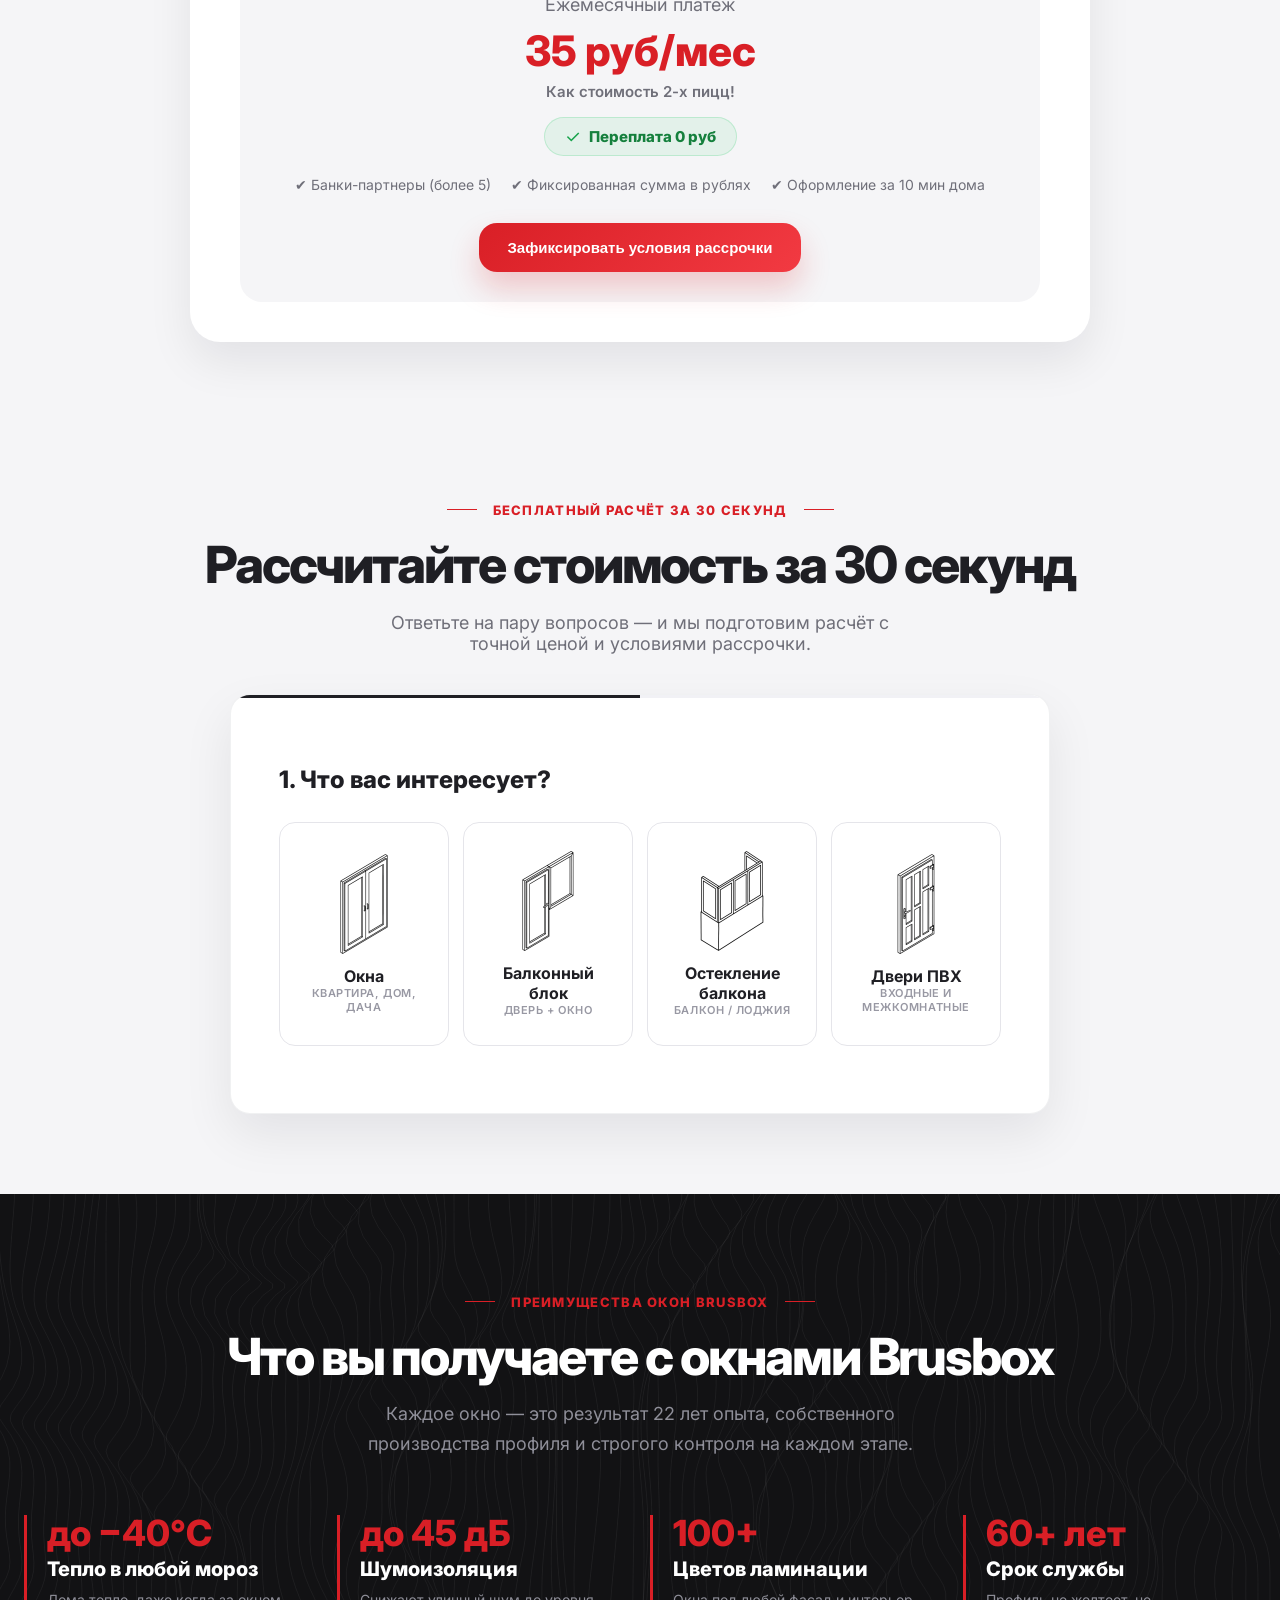
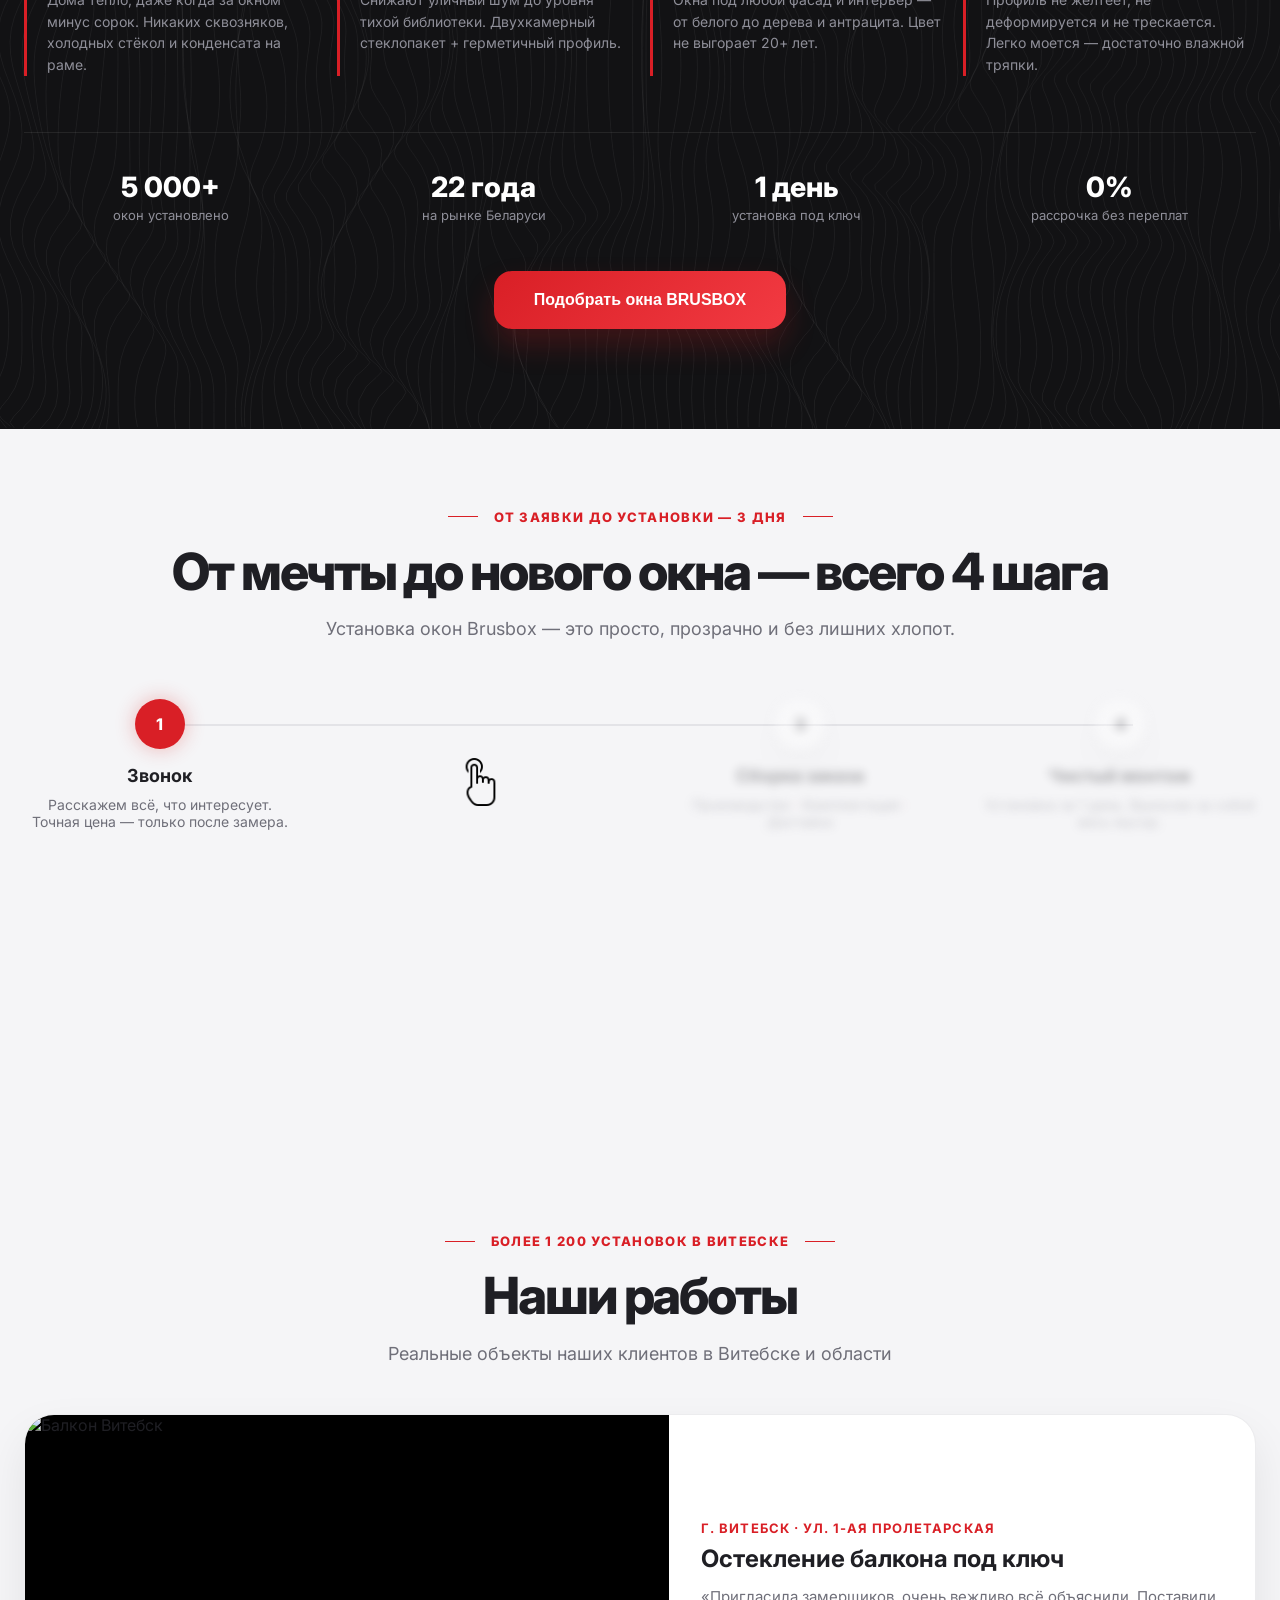
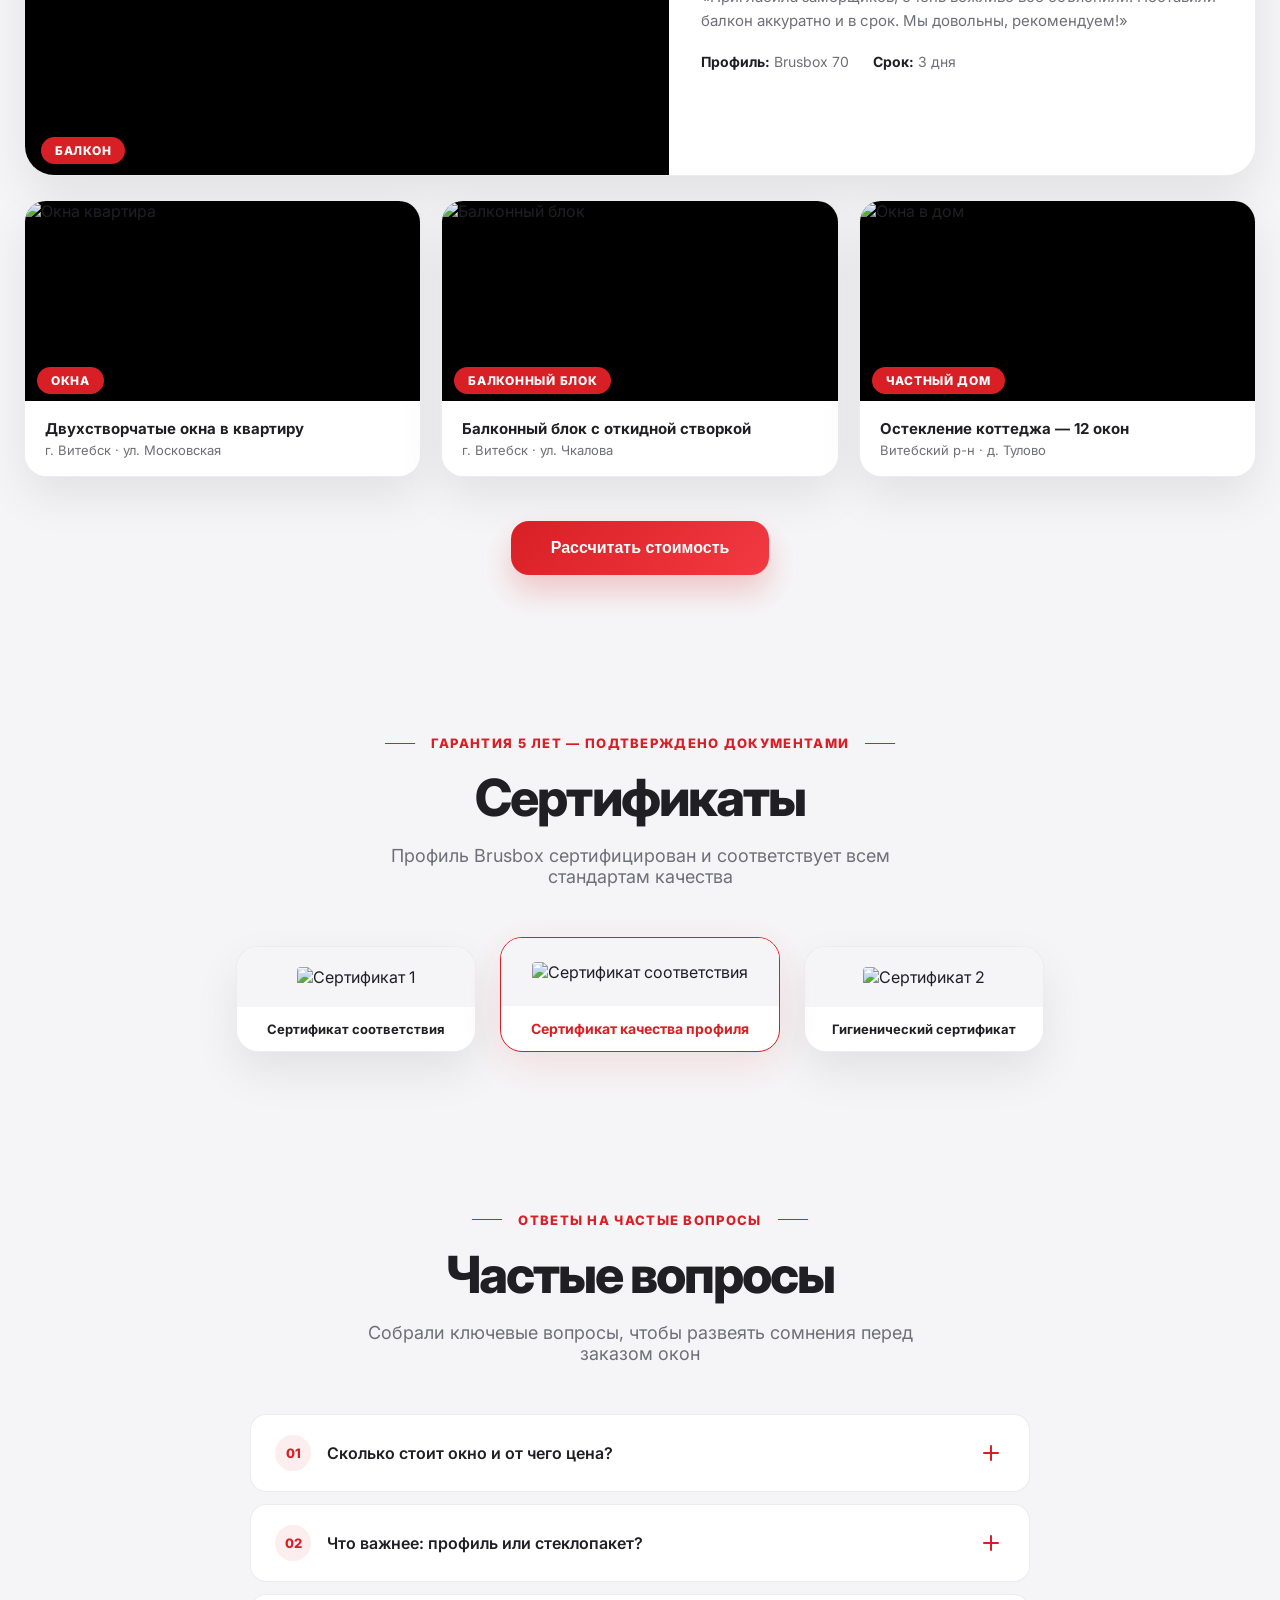
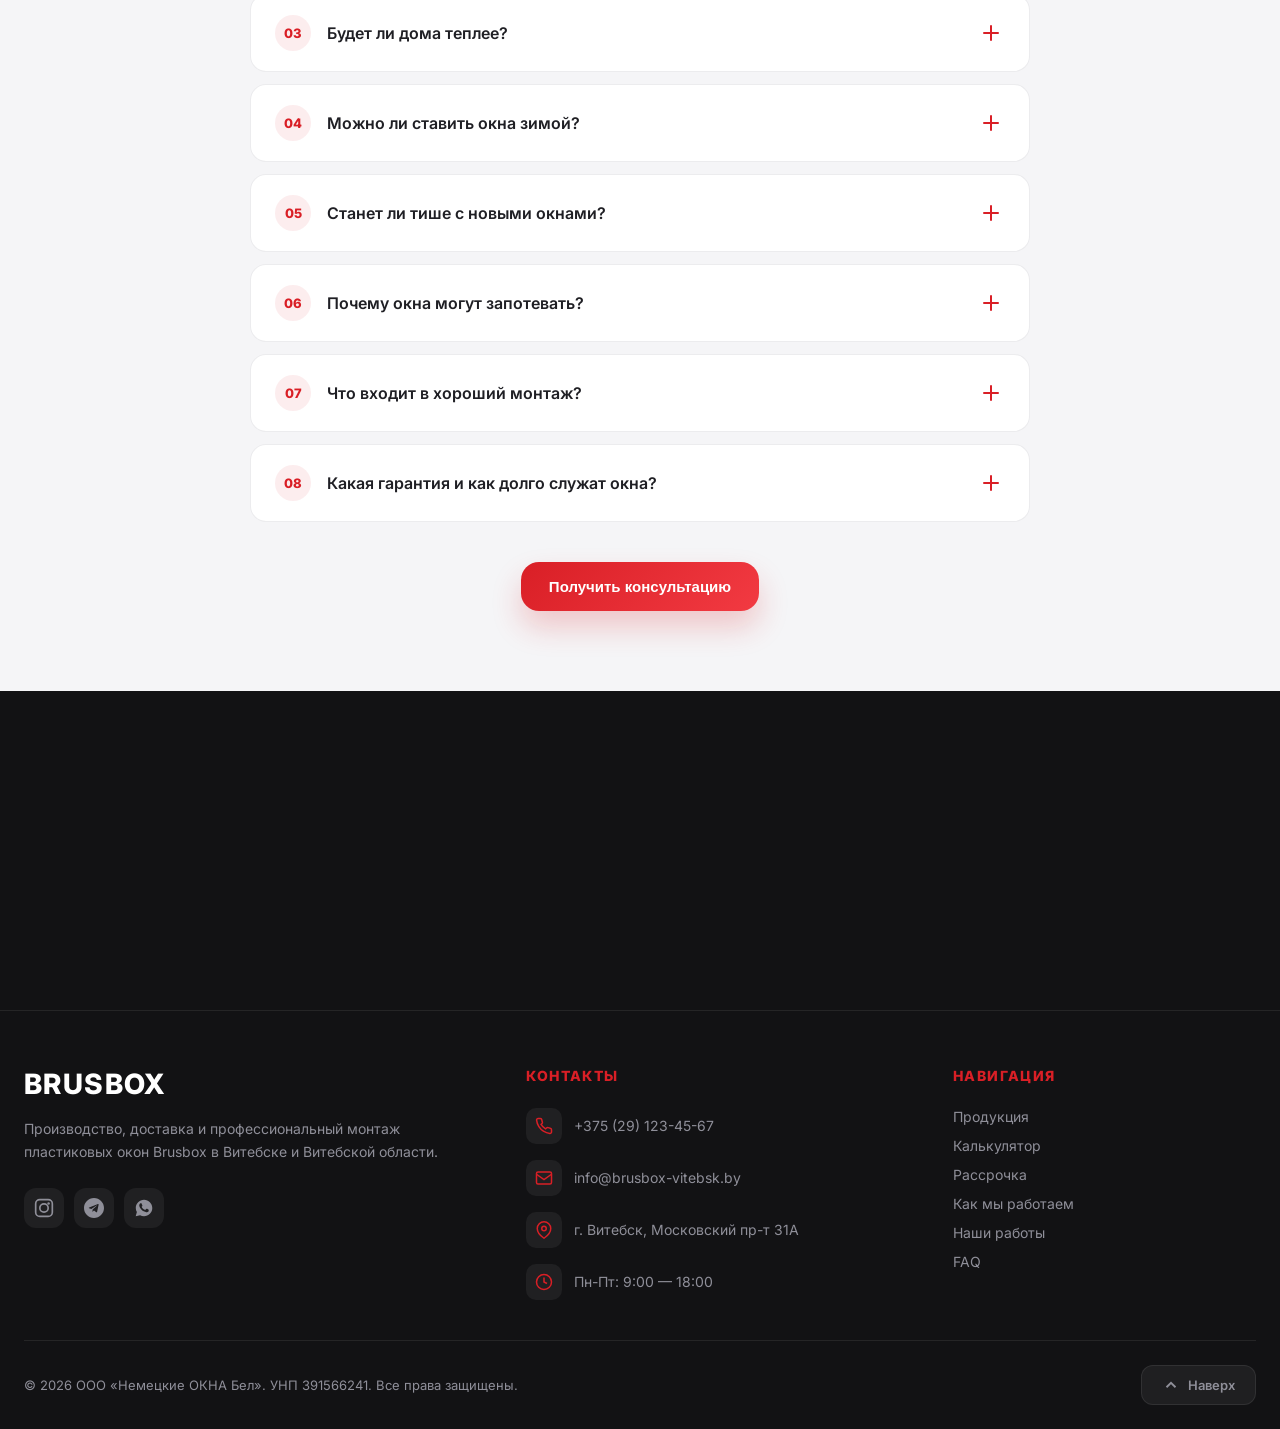
==== commit 4bdc7fb2: "Новые фото окон без фона для продуктов и первого экрана - Главный экран: реалистичное фото двухствор" ====
--- a/index.html
+++ b/index.html
@@ -336,7 +336,7 @@
 
         <!-- Mobile-only hero image -->
         <div class="hero-img-mobile">
-          <img src="assets/img/окно для первого экрана.png" alt="Окно Brusbox">
+          <img src="assets/img/пнг окна для продуктов первого экрана/фото для первой страницы для главного экрана.png" alt="Окно Brusbox">
         </div>
 
         <!-- Melting discount -->
@@ -372,7 +372,7 @@
         </div>
       </div>
       <div class="hero-visual">
-        <img src="assets/img/окно для первого экрана.png" alt="Пластиковое окно">
+        <img src="assets/img/пнг окна для продуктов первого экрана/фото для первой страницы для главного экрана.png" alt="Пластиковое окно">
       </div>
     </div>
   </section>
@@ -414,7 +414,7 @@
       </div>
       <div class="products-grid">
         <div class="product-card">
-          <div class="product-img light-fade"><img src="assets/img/одностворчатое_пвх_красивое_202604011655.png" alt="Одностворчатое окно"></div>
+          <div class="product-img light-fade"><img src="assets/img/пнг окна для продуктов первого экрана/одностворчатое окно.png" alt="Одностворчатое окно"></div>
           <div class="product-info">
             <b>Одностворчатое окно</b>
             <div class="product-desc">Для кухни, ванной, кладовой</div>
@@ -423,7 +423,7 @@
           </div>
         </div>
         <div class="product-card">
-          <div class="product-img light-fade"><img src="assets/img/двухстворчатое_пвх_красивое_202604011656.png" alt="Двухстворчатое окно"></div>
+          <div class="product-img light-fade"><img src="assets/img/пнг окна для продуктов первого экрана/двухстворчатое окно.png" alt="Двухстворчатое окно"></div>
           <div class="product-info">
             <b>Двухстворчатое окно</b>
             <div class="product-desc">Для спальни, гостиной, детской</div>
@@ -432,7 +432,7 @@
           </div>
         </div>
         <div class="product-card">
-          <div class="product-img no-fade"><img src="assets/img/трехстворчатое_пвх_красивое_202604011659.png" alt="Трехстворчатое окно"></div>
+          <div class="product-img no-fade"><img src="assets/img/пнг окна для продуктов первого экрана/трехстворчатое окно.png" alt="Трехстворчатое окно"></div>
           <div class="product-info">
             <b>Трехстворчатое окно</b>
             <div class="product-desc">Для больших проёмов и залов</div>
@@ -441,7 +441,7 @@
           </div>
         </div>
         <div class="product-card">
-          <div class="product-img light-fade"><img src="assets/img/балконный_блок_пвх_202604011701.png" alt="Балконный блок"></div>
+          <div class="product-img light-fade"><img src="assets/img/пнг окна для продуктов первого экрана/балконный блок.png" alt="Балконный блок"></div>
           <div class="product-info">
             <b>Балконный блок</b>
             <div class="product-desc">Дверь + окно, выход на балкон</div>
@@ -450,7 +450,7 @@
           </div>
         </div>
         <div class="product-card">
-          <div class="product-img"><img src="assets/img/балкон.png" alt="Окна на балкон"></div>
+          <div class="product-img"><img src="assets/img/пнг окна для продуктов первого экрана/окна на балкон.png" alt="Окна на балкон"></div>
           <div class="product-info">
             <b>Окна на балкон</b>
             <div class="product-desc">Полное остекление балкона</div>
@@ -459,7 +459,7 @@
           </div>
         </div>
         <div class="product-card">
-          <div class="product-img"><img src="assets/img/белая_пвх_дверь,_202604011732.png" alt="Двери ПВХ"></div>
+          <div class="product-img"><img src="assets/img/пнг окна для продуктов первого экрана/дверь пвх.png" alt="Двери ПВХ"></div>
           <div class="product-info">
             <b>Двери ПВХ</b>
             <div class="product-desc">Входные и межкомнатные</div>
--- a/assets/css/style.css
+++ b/assets/css/style.css
@@ -1427,13 +1427,13 @@
     margin:16px 0 12px;
   }
   .hero-img-mobile img {
-    width:70%;
-    max-width:320px;
+    width:85%;
+    max-width:400px;
     height:auto;
     filter:drop-shadow(0 10px 20px rgba(0,0,0,0.3));
   }
   .hero-content { text-align:center; }
-  .hero-content .title { font-size:clamp(36px,10vw,52px) !important; text-align:center; line-height:1.1; }
+  .hero-content .title { font-size:clamp(42px,12vw,60px) !important; text-align:center; line-height:1.05; }
   .hero__subtitle { text-align:center; font-size:15px !important; margin:10px auto 16px !important; max-width:100% !important; }
   .hero-melt { max-width:100%; padding:18px 18px 14px; margin:0 auto 20px; border-radius:16px; }
   .hero-melt__amount { font-size:48px !important; }
@@ -1581,7 +1581,7 @@
 /* ===== @media 480px — Small phones ===== */
 @media (max-width:480px) {
   .title { font-size:24px !important; }
-  .hero-content .title { font-size:clamp(32px,9.5vw,44px) !important; }
+  .hero-content .title { font-size:clamp(38px,11vw,52px) !important; }
   .hero-melt__amount { font-size:40px !important; }
   .hero-melt { padding:14px 14px 12px; }
   .hero-stat b { font-size:18px; }
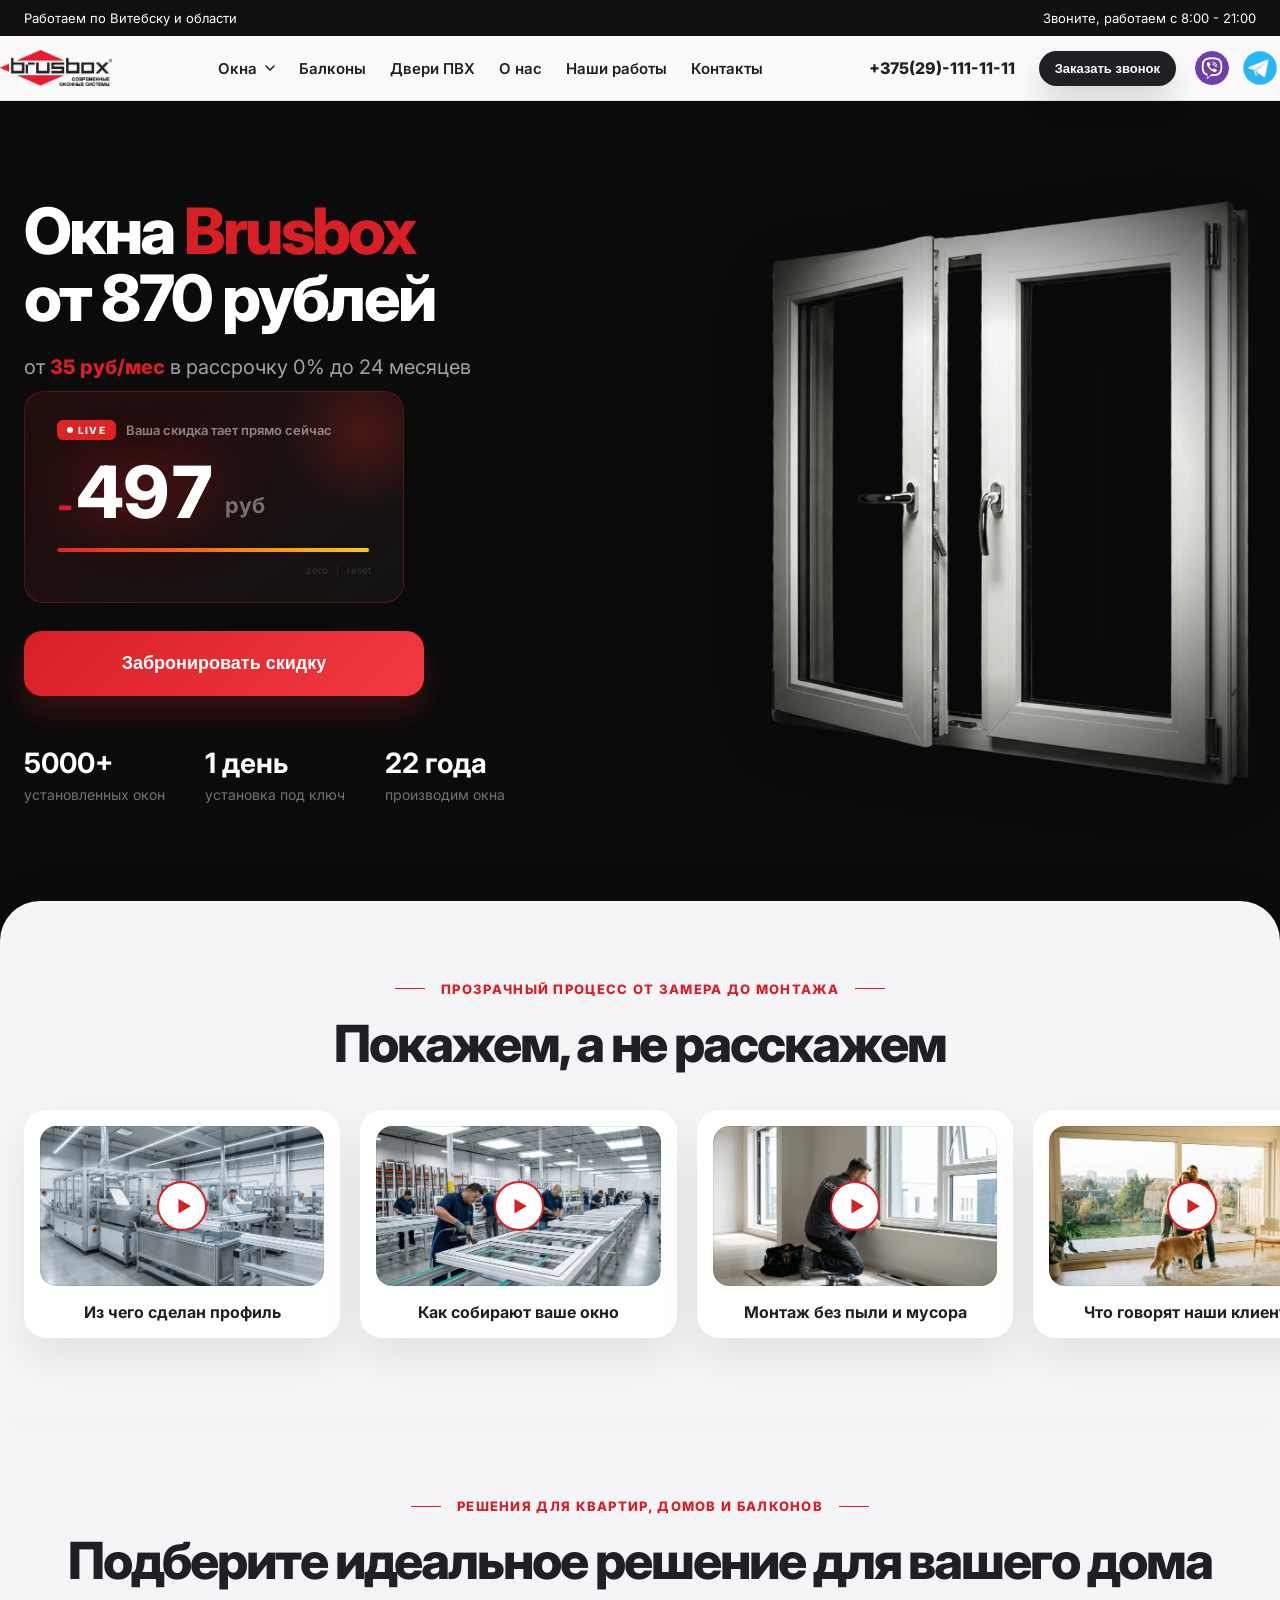
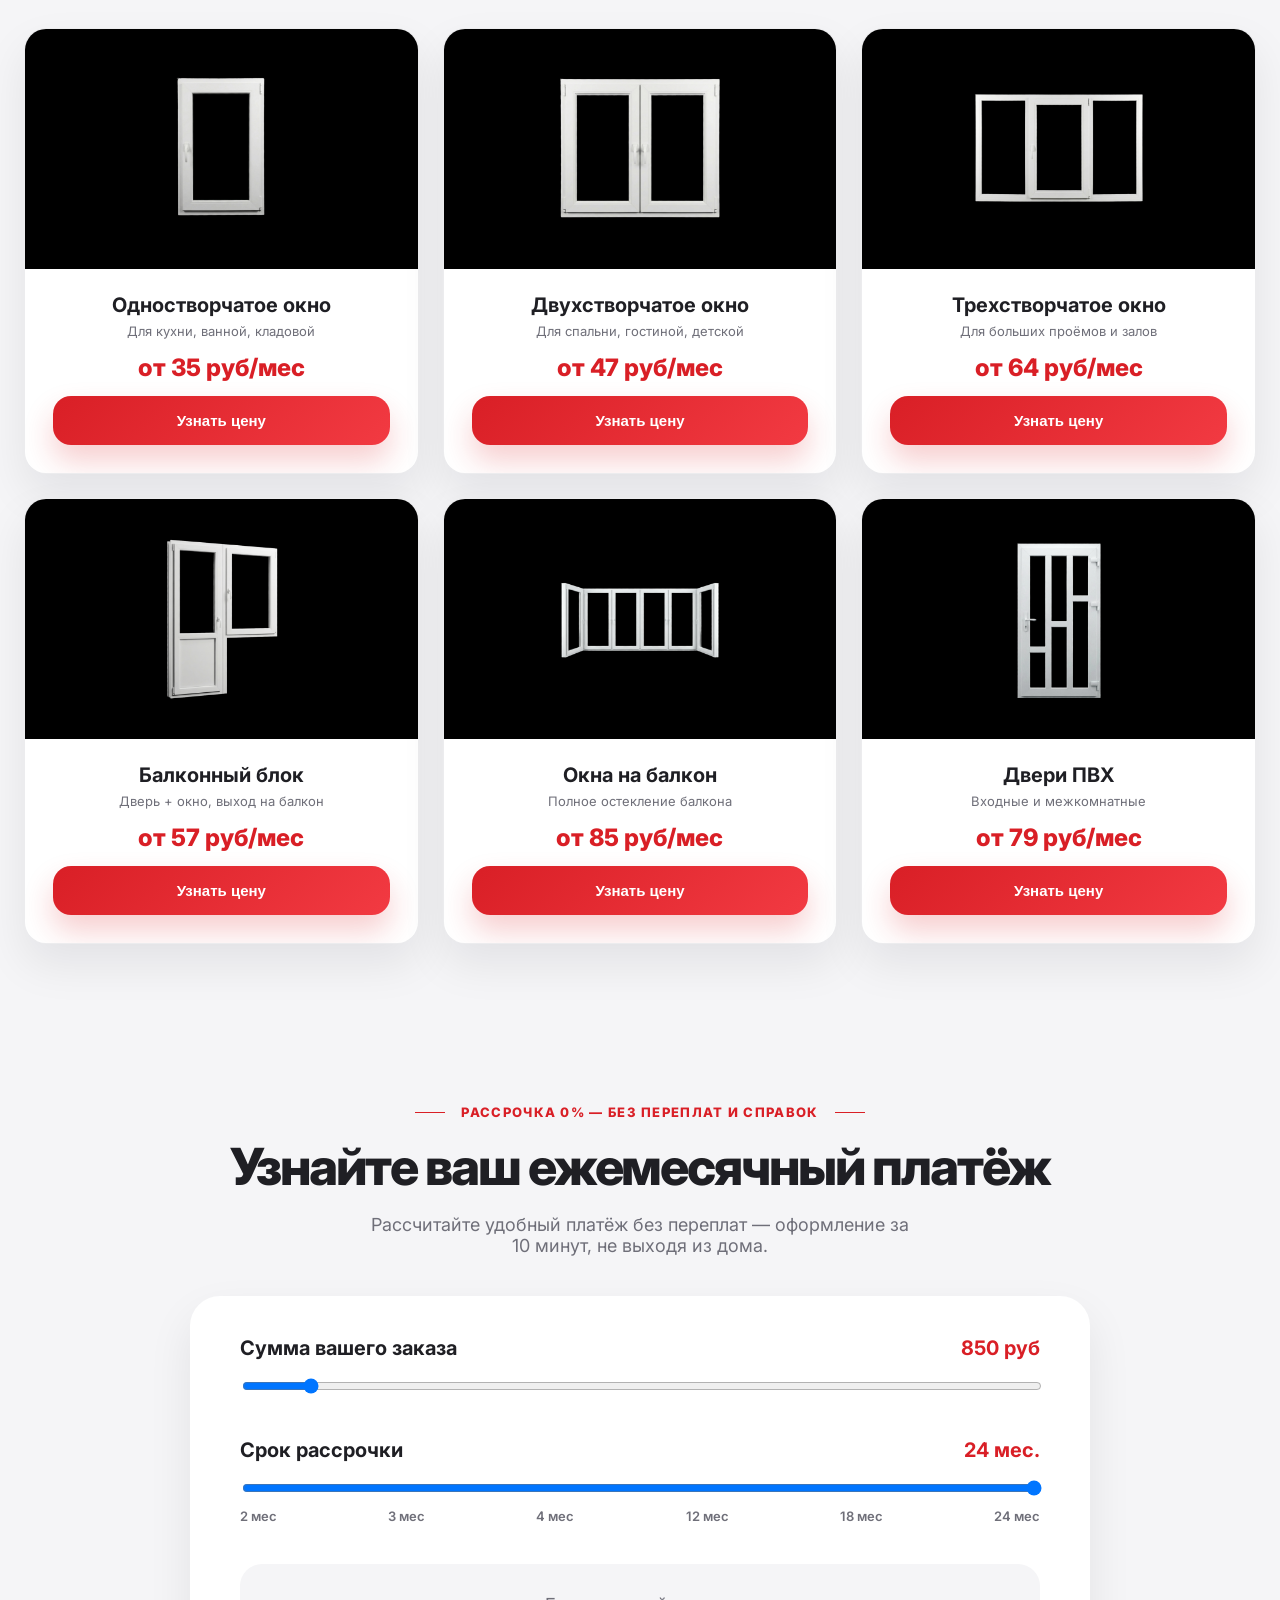
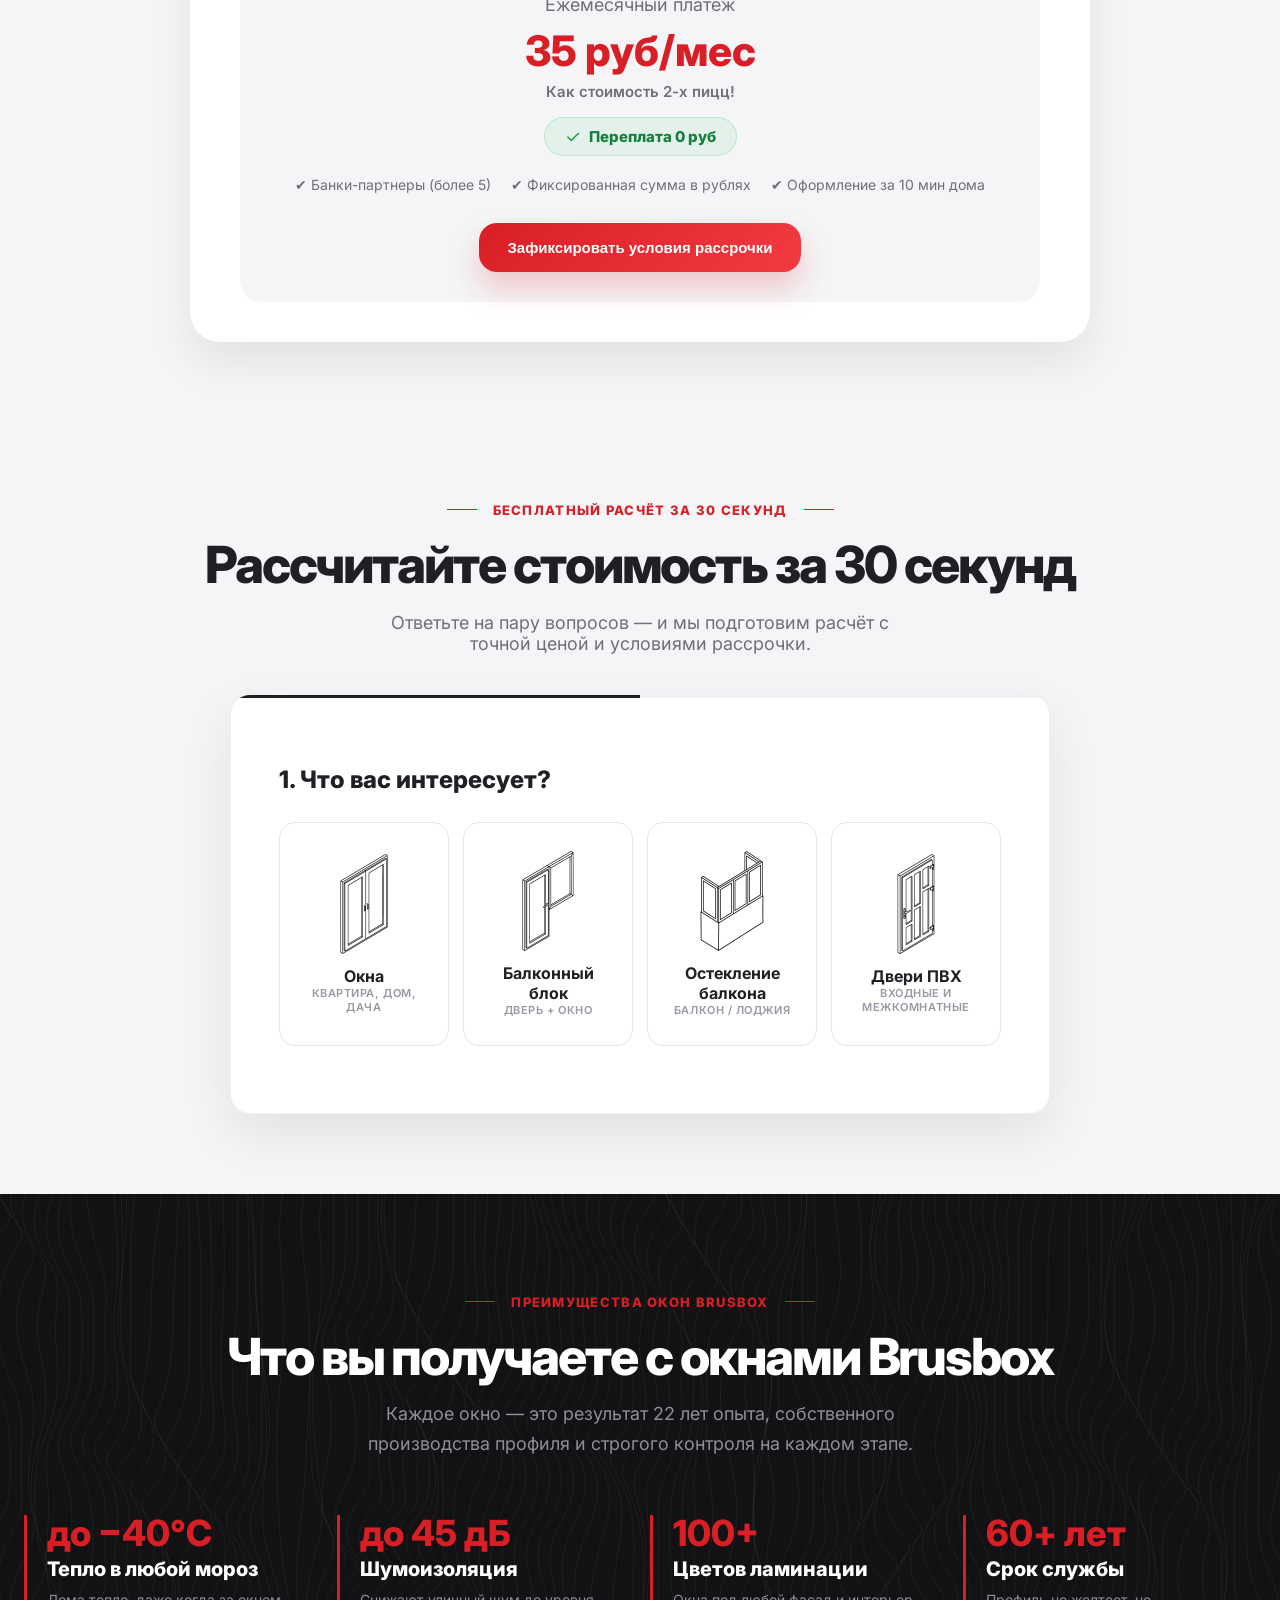
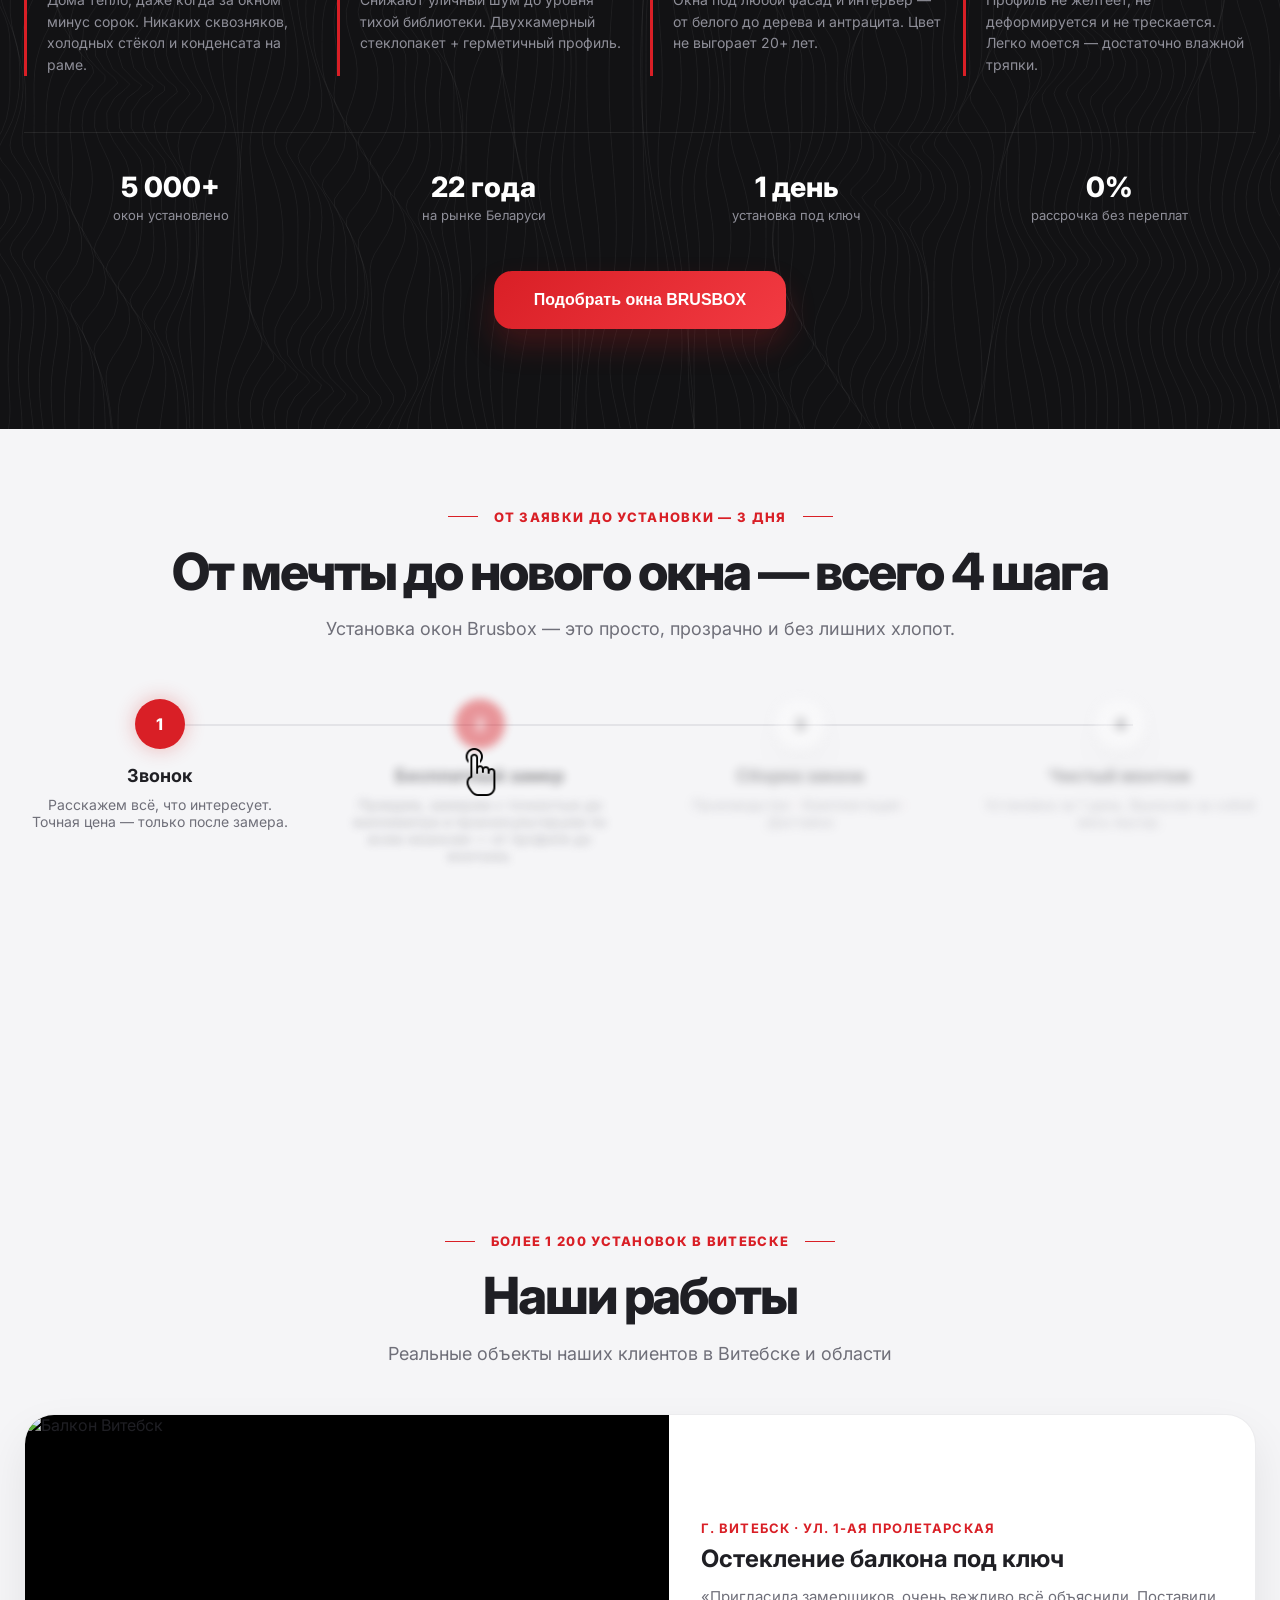
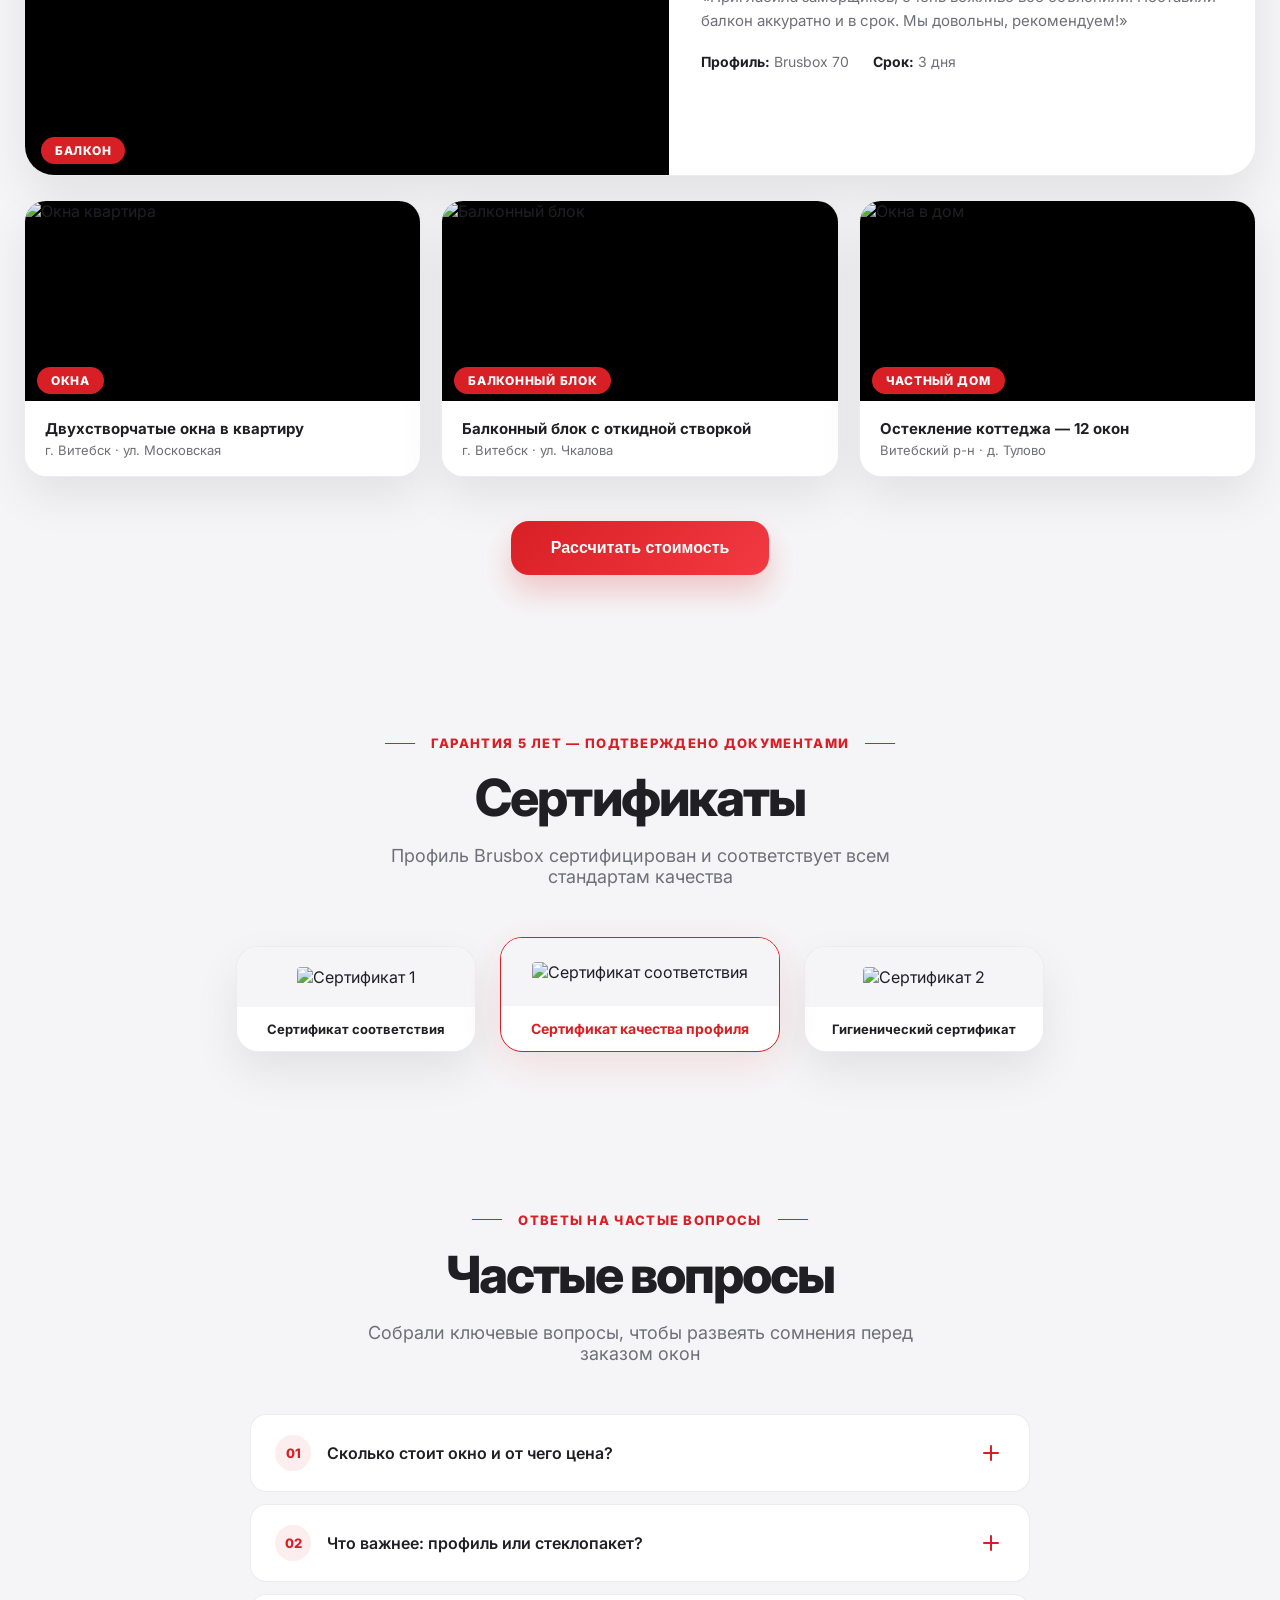
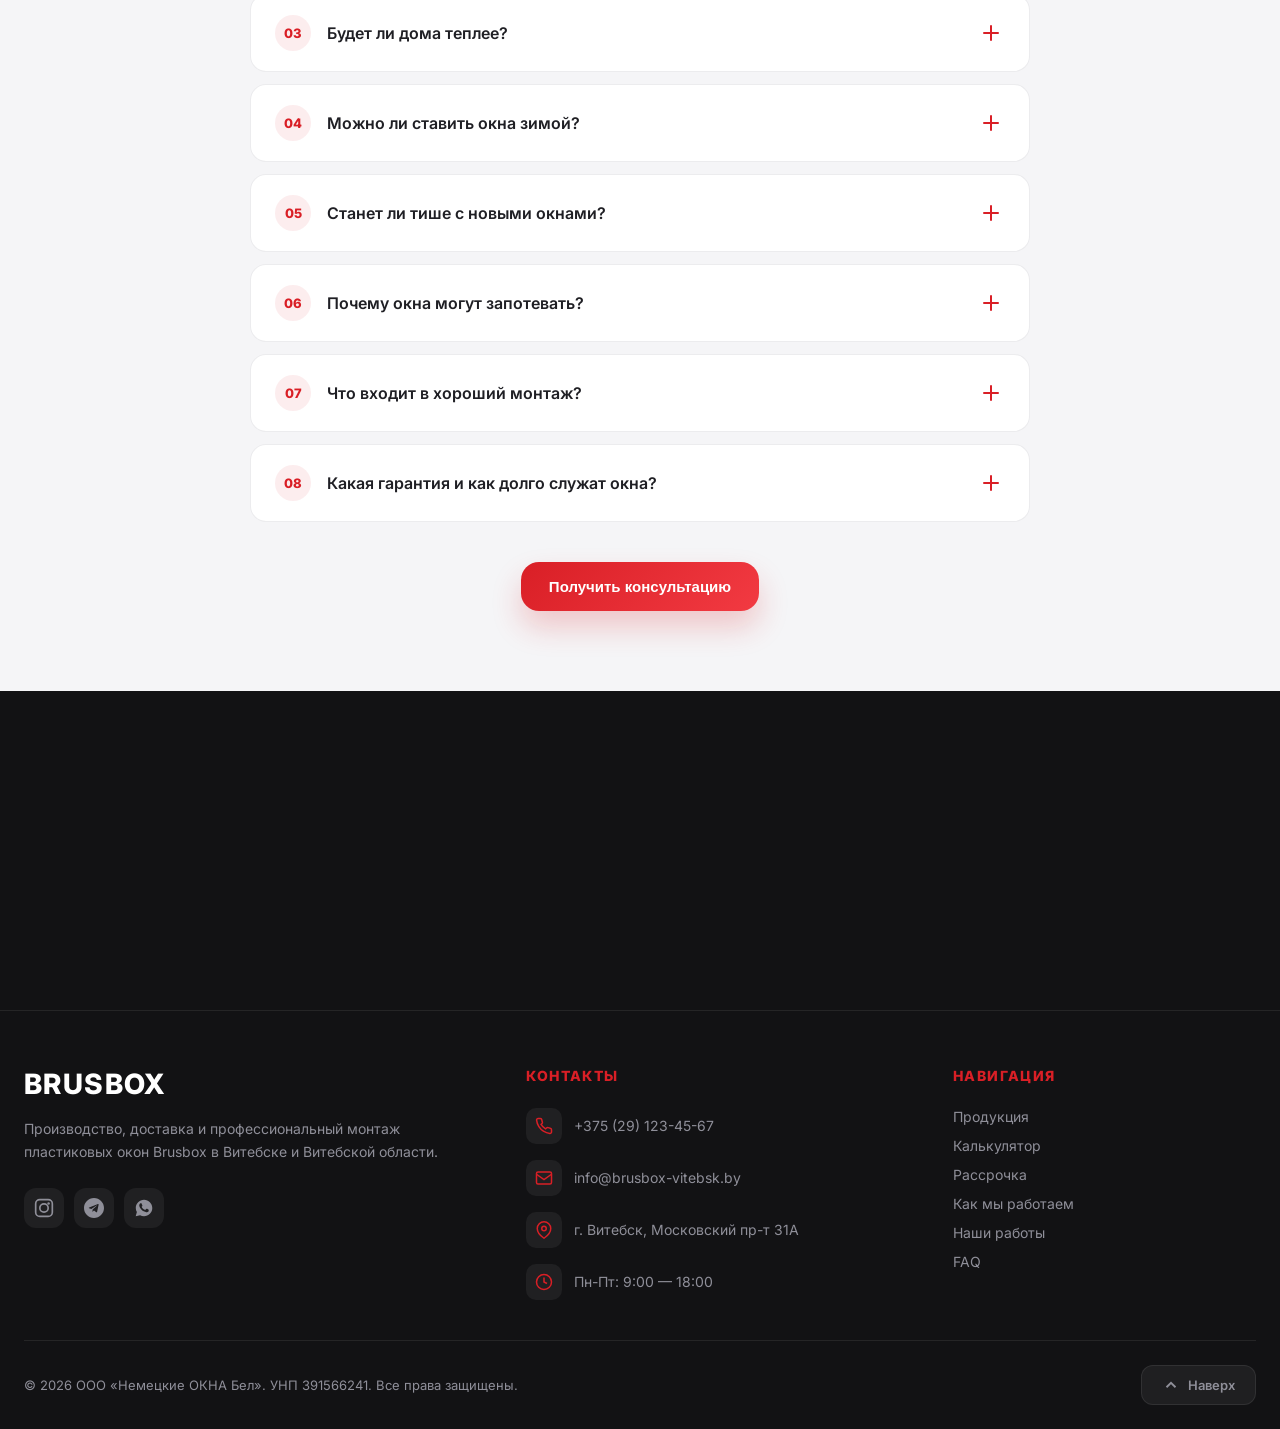
==== commit 347ab33c: "Заголовок: Brusbox латиницей, мобильное окно на всю ширину Co-Authored-By: Claude Opus 4.6 <noreply@" ====
--- a/index.html
+++ b/index.html
@@ -331,7 +331,7 @@
   <section class="hero">
     <div class="container hero-grid">
       <div class="hero-content">
-        <h1 class="title" style="font-size: clamp(40px, 5vw, 64px);">Окна <span style="color:var(--red);">Брусбокс</span><br>от 870 рублей</h1>
+        <h1 class="title" style="font-size: clamp(40px, 5vw, 64px);">Окна <span style="color:var(--red);">Brusbox</span><br>от 870 рублей</h1>
         <p class="hero__subtitle" style="font-size:20px; margin-bottom:8px;">от <span style="color:var(--red); font-weight:800;">35 руб/мес</span> в рассрочку 0% до 24 месяцев</p>
 
         <!-- Mobile-only hero image -->
--- a/assets/css/style.css
+++ b/assets/css/style.css
@@ -751,31 +751,10 @@
   padding: 24px;
   position: relative;
 }
-.product-img::after {
-  content: '';
-  position: absolute;
-  inset: 0;
-  pointer-events: none;
-  background:
-    linear-gradient(to bottom, #000 0%, transparent 25%),
-    linear-gradient(to top, #000 0%, transparent 25%),
-    linear-gradient(to right, #000 0%, transparent 18%),
-    linear-gradient(to left, #000 0%, transparent 18%);
-  z-index: 1;
-}
-.product-img.no-fade::after { display: none; }
-.product-img.light-fade::after {
-  background:
-    linear-gradient(to bottom, #000 0%, transparent 18%),
-    linear-gradient(to top, #000 0%, transparent 18%),
-    linear-gradient(to right, #000 0%, transparent 12%),
-    linear-gradient(to left, #000 0%, transparent 12%);
-}
+.product-img::after { display:none; }
 .product-img img {
-  max-width: 100%;
-  max-height: 100%;
   width: auto;
-  height: auto;
+  height: 180px;
   object-fit: contain;
   border-radius: 12px;
   transition: transform 0.4s cubic-bezier(.2,.8,.2,1);
@@ -1427,8 +1406,8 @@
     margin:16px 0 12px;
   }
   .hero-img-mobile img {
-    width:85%;
-    max-width:400px;
+    width:100%;
+    max-width:500px;
     height:auto;
     filter:drop-shadow(0 10px 20px rgba(0,0,0,0.3));
   }
@@ -1464,7 +1443,8 @@
 
   /* — Products — */
   .products-grid { grid-template-columns:1fr !important; gap:16px; margin-top:24px; }
-  .product-img { height:180px; }
+  .product-img { height:160px; }
+  .product-img img { height:130px; }
   .product-info { padding:18px 20px 22px; }
   .product-info b { font-size:17px; }
   .product-price { font-size:20px; }
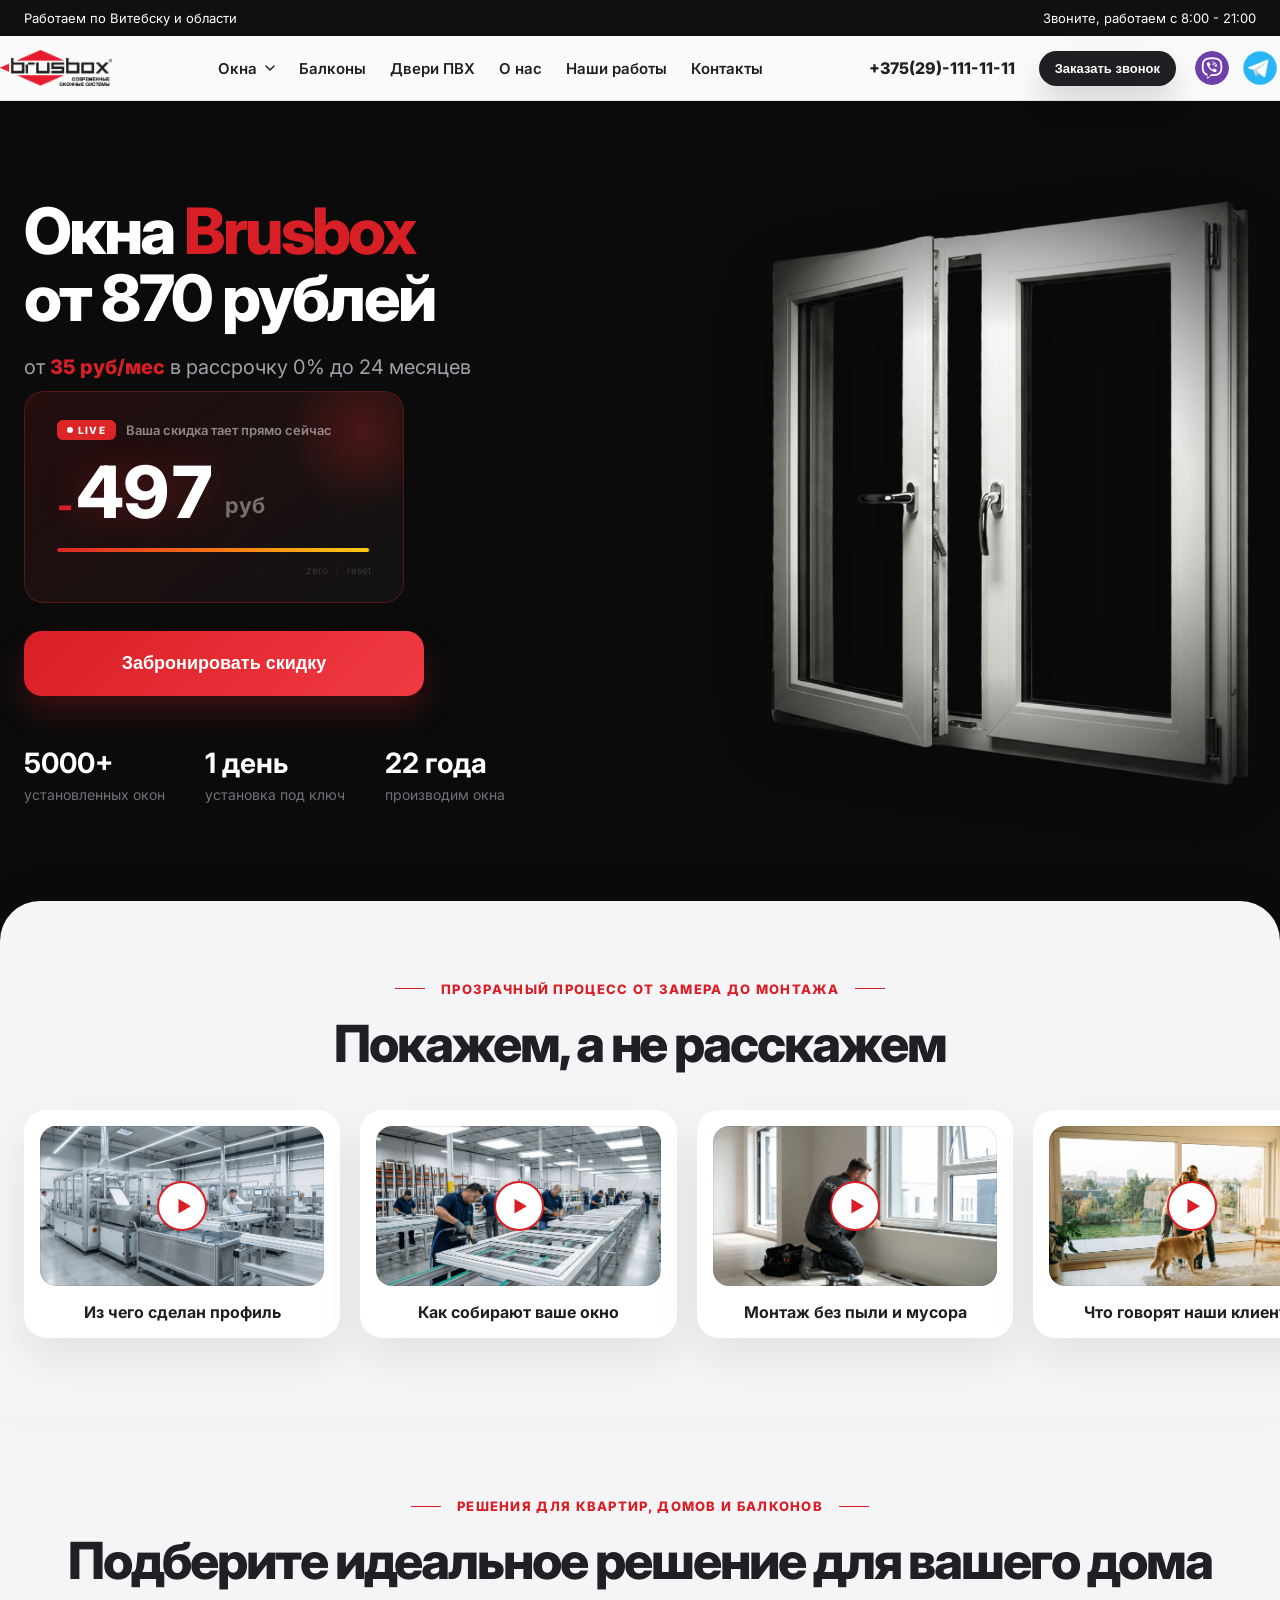
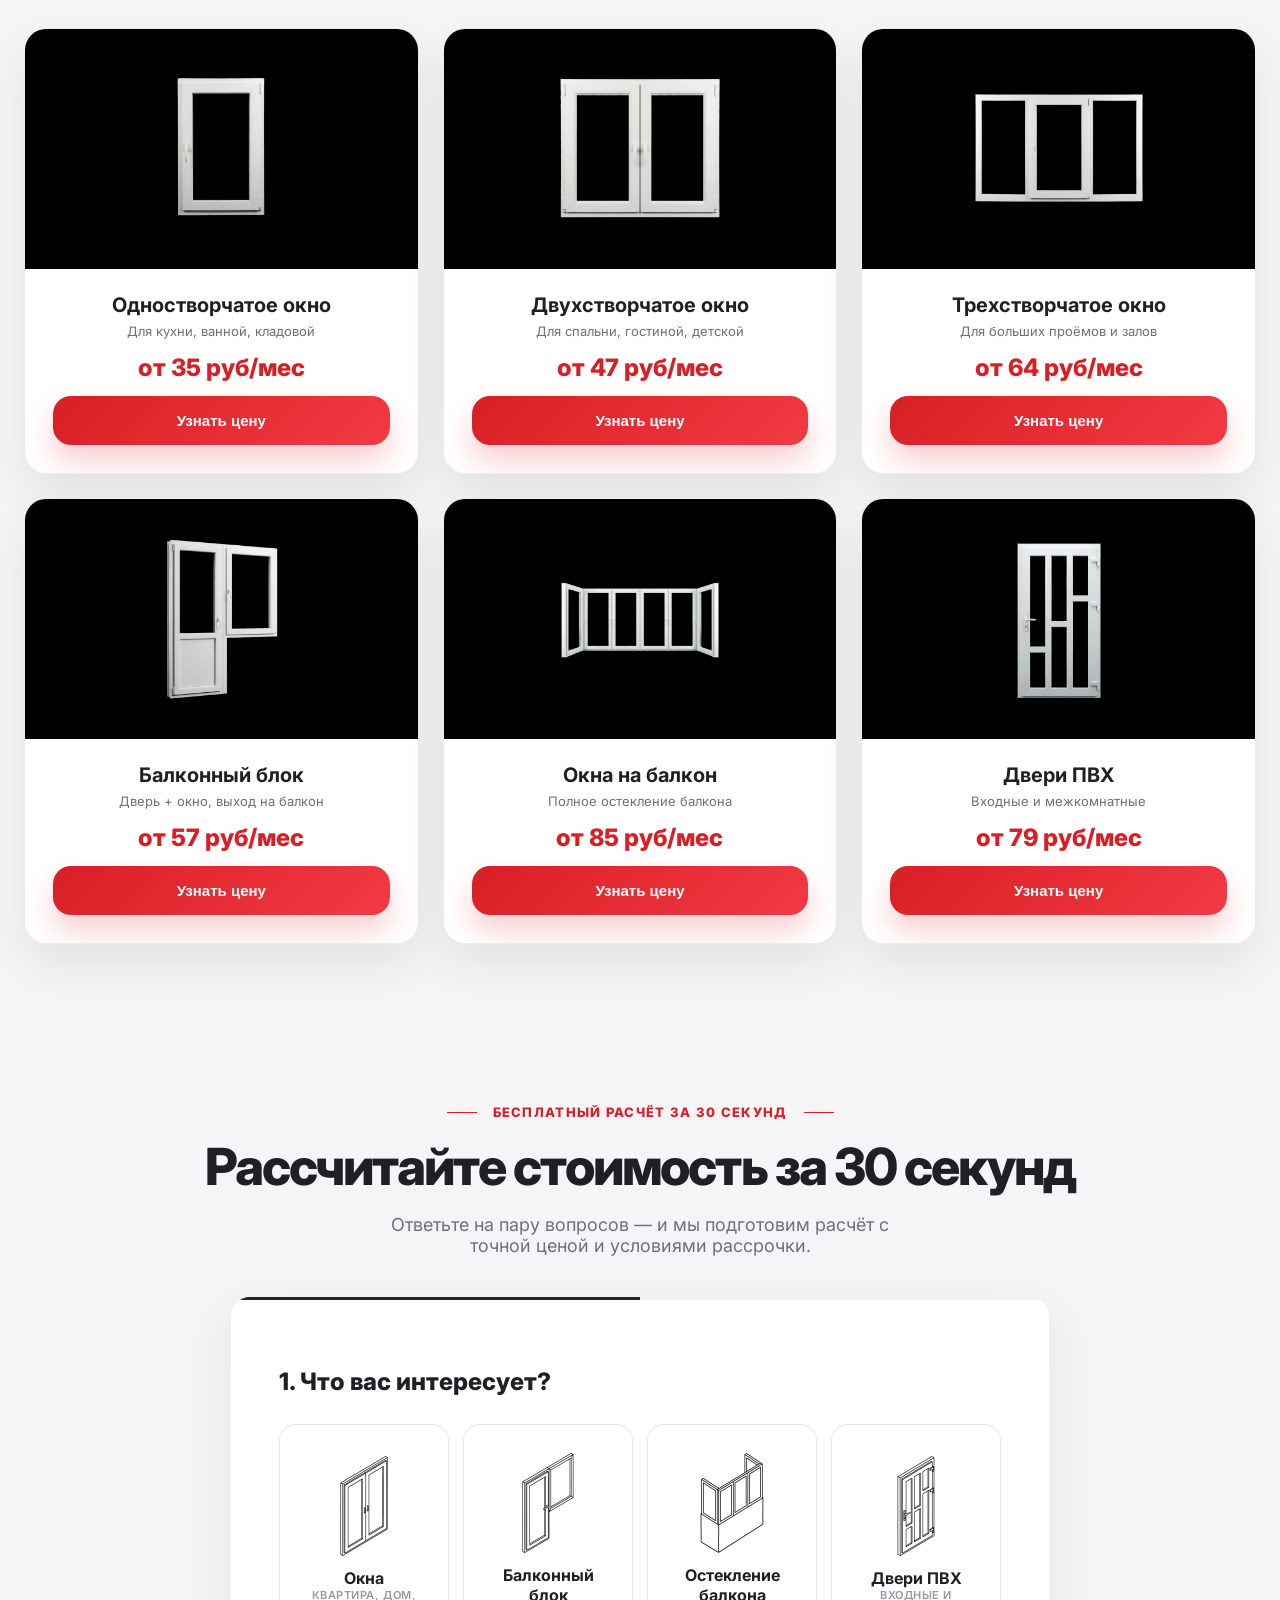
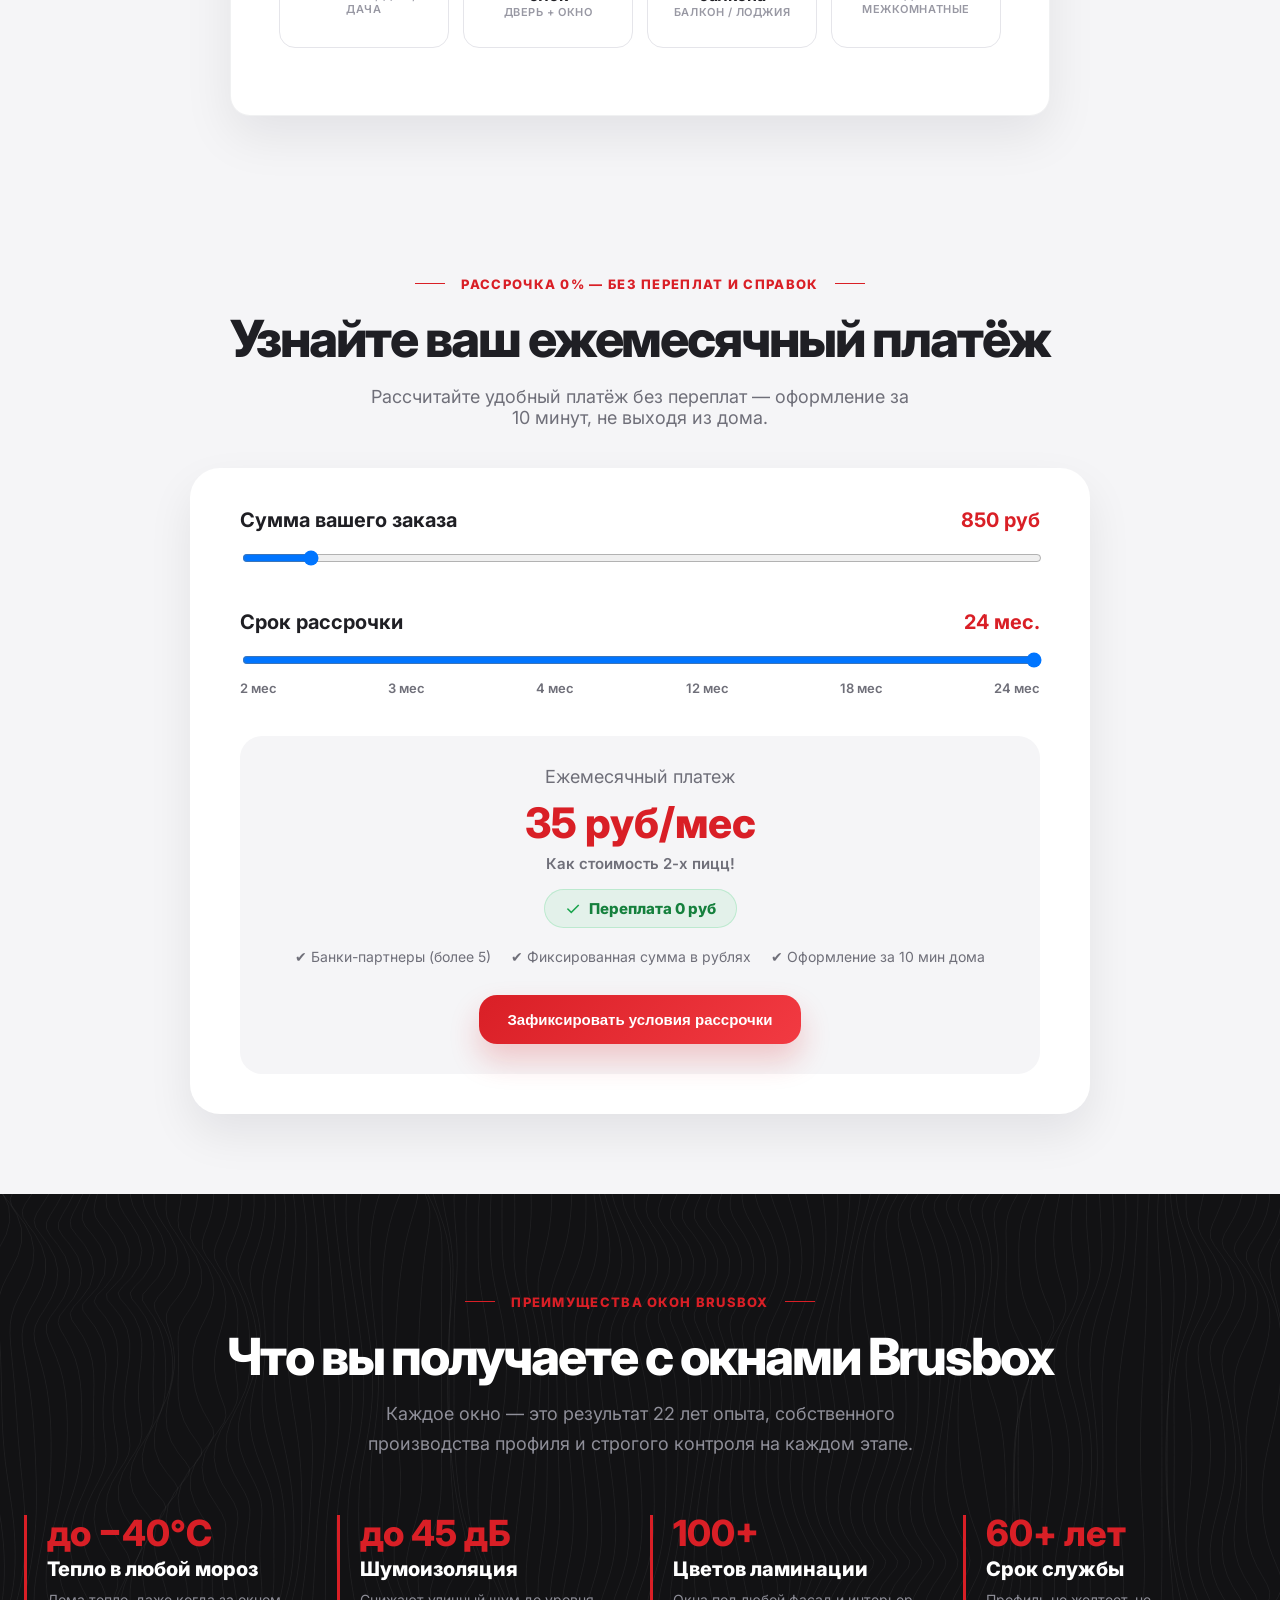
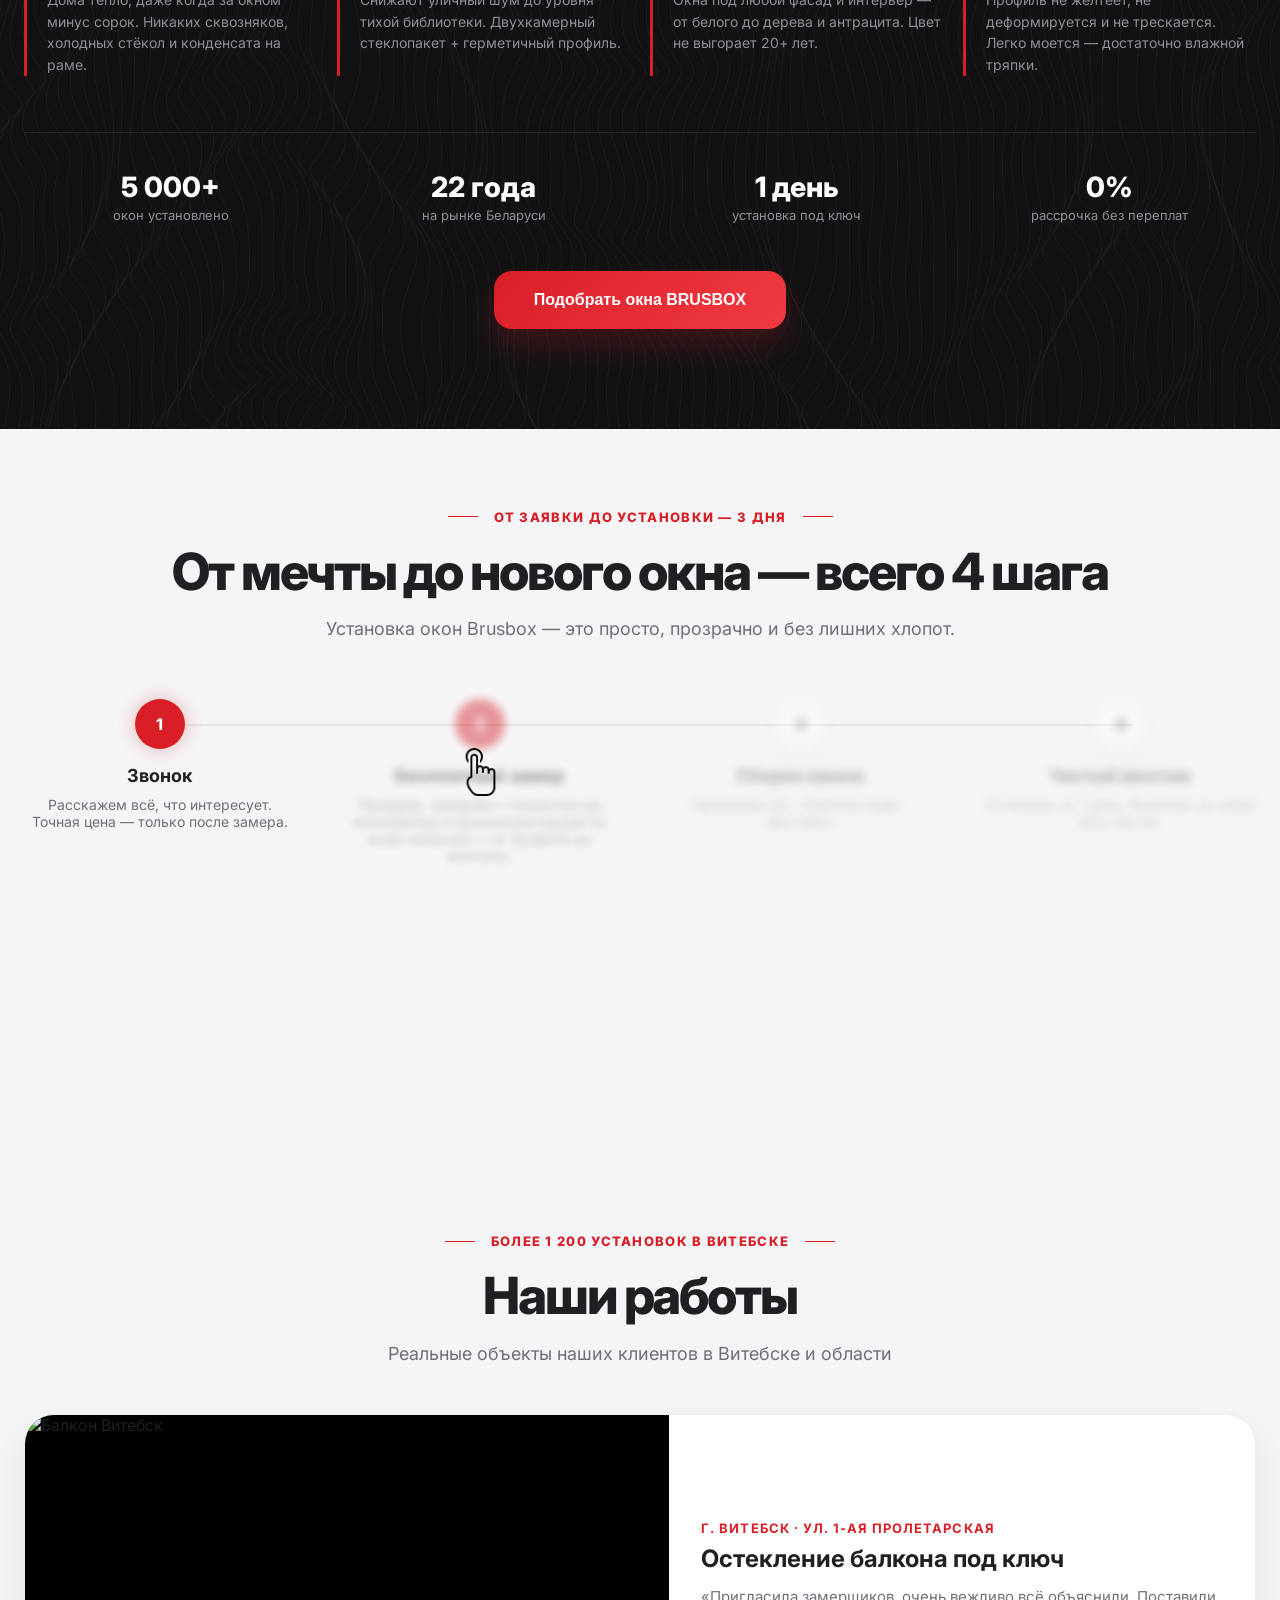
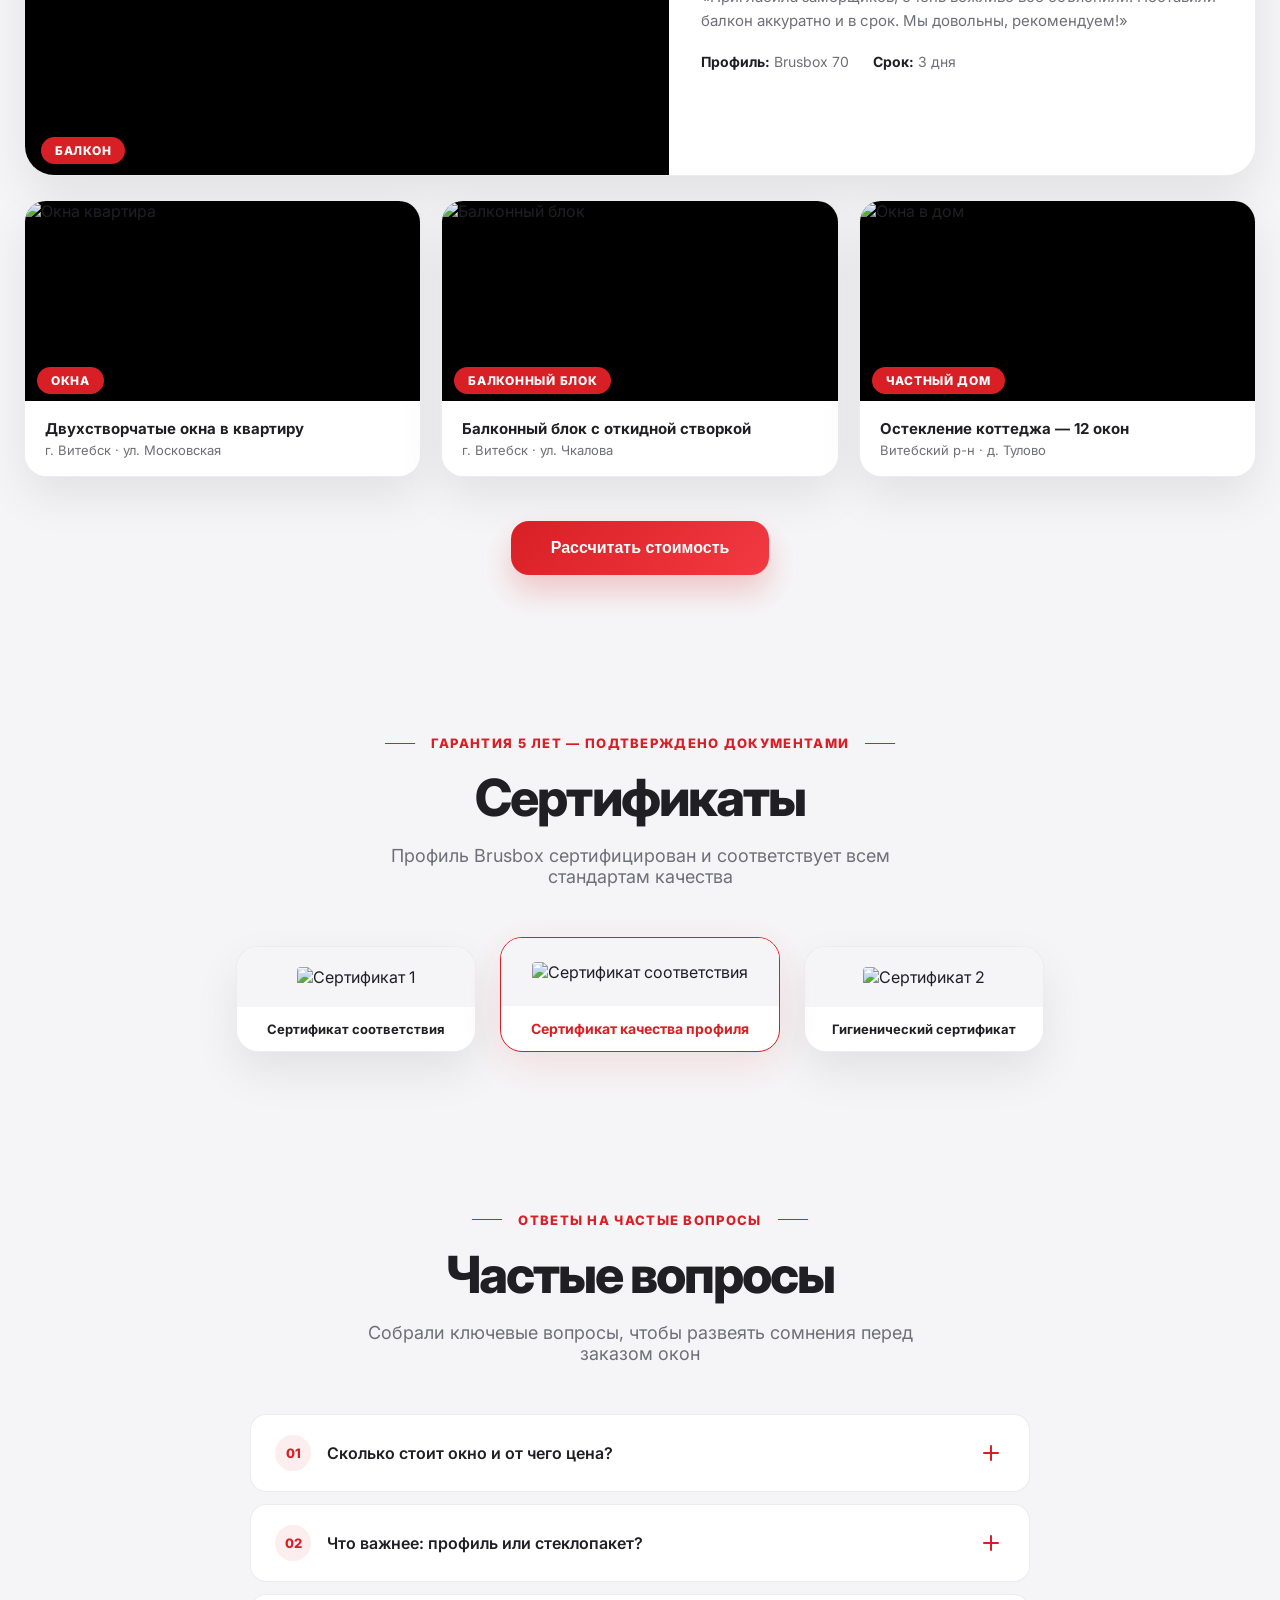
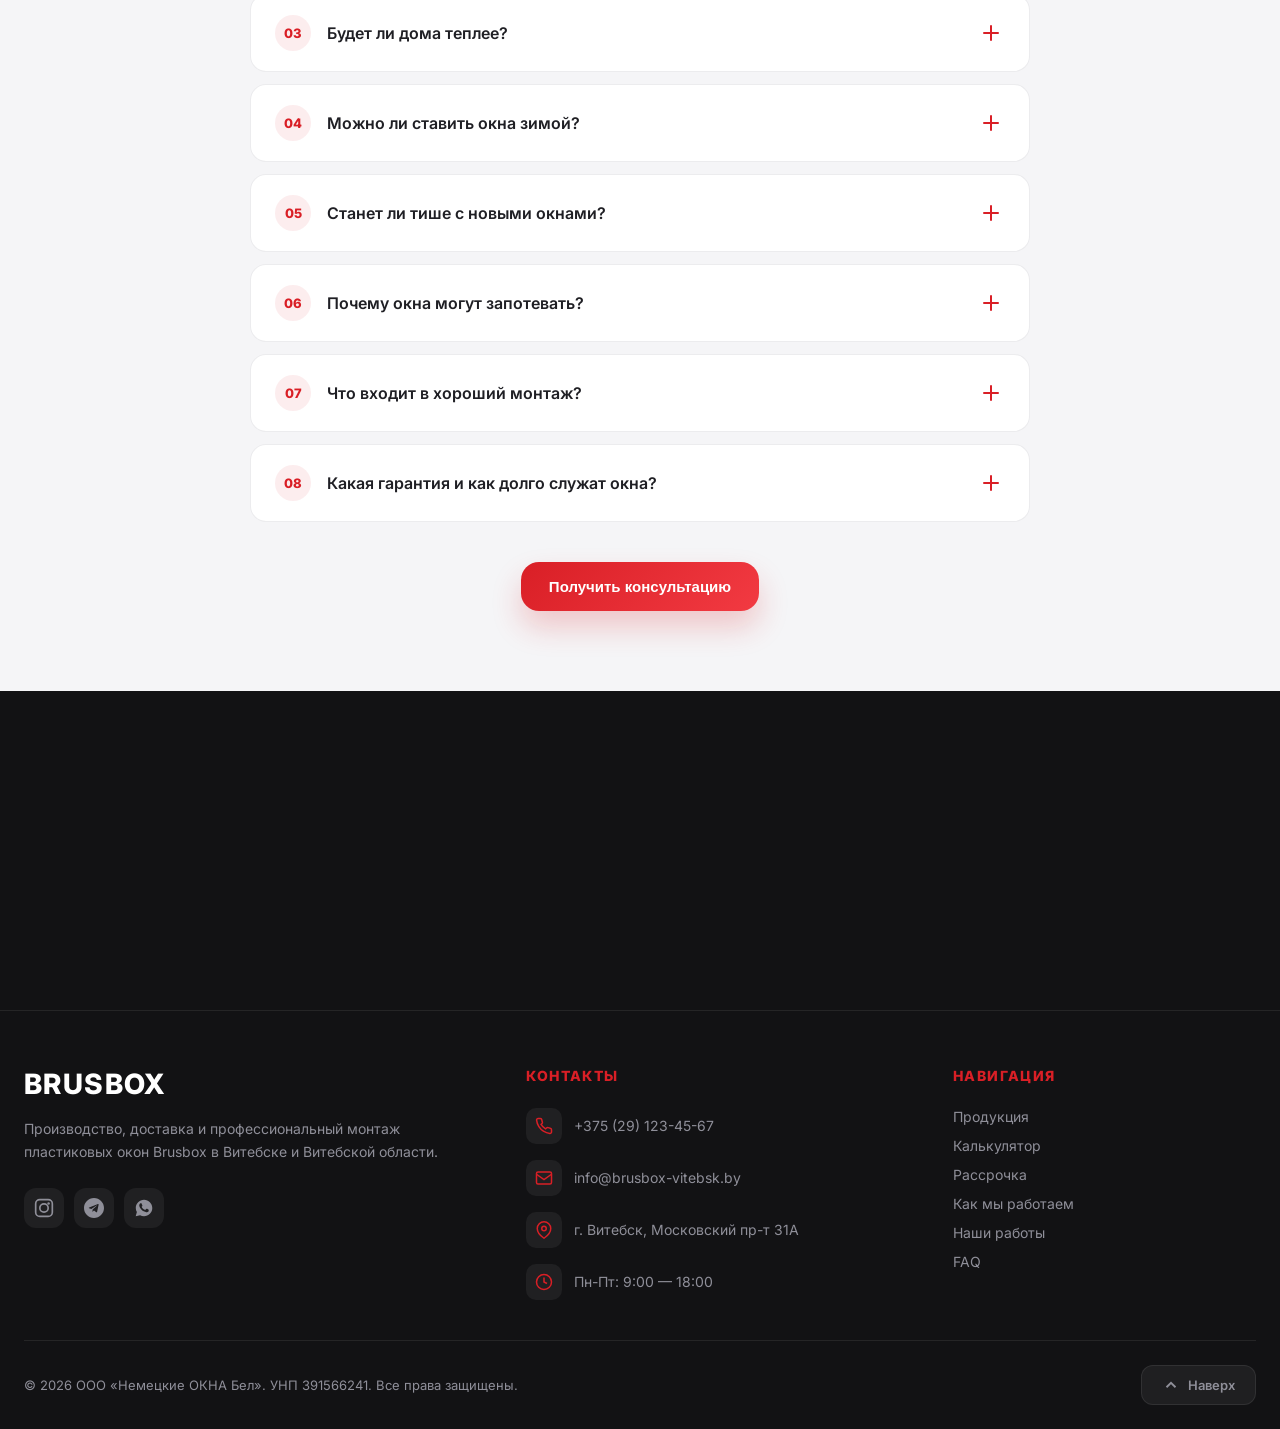
==== commit 1a28d2db: "Калькулятор и рассрочка поменяны местами: квиз выше, рассрочка ниже Co-Authored-By: Claude Opus 4.6 " ====
--- a/index.html
+++ b/index.html
@@ -471,7 +471,22 @@
     </div>
   </section>
 
-  <!-- 5. INSTALLMENT -->
+  <!-- 5. CALCULATOR -->
+  <section class="section">
+    <div class="container">
+      <div style="text-align:center; margin-bottom:40px;">
+        <div class="kicker-center">Бесплатный расчёт за 30 секунд</div>
+        <h2 class="title">Рассчитайте стоимость за 30 секунд</h2>
+        <p style="color:var(--muted); font-size:18px; max-width:560px; margin:0 auto;">Ответьте на пару вопросов — и мы подготовим расчёт с точной ценой и условиями рассрочки.</p>
+      </div>
+      <div class="qz" id="qzApp">
+        <div class="qz__bar"><div class="qz__bar-fill" id="qzBarFill"></div></div>
+        <div class="qz__body" id="qzBody"></div>
+      </div>
+    </div>
+  </section>
+
+  <!-- 6. INSTALLMENT -->
   <section class="section" style="background:var(--bg);">
     <div class="container">
       <div style="text-align: center; margin-bottom: 40px;">
@@ -514,21 +529,6 @@
             <button class="btn btn-primary" style="margin-top:30px;">Зафиксировать условия рассрочки</button>
           </div>
         </div>
-      </div>
-    </div>
-  </section>
-
-  <!-- 6. CALCULATOR -->
-  <section class="section">
-    <div class="container">
-      <div style="text-align:center; margin-bottom:40px;">
-        <div class="kicker-center">Бесплатный расчёт за 30 секунд</div>
-        <h2 class="title">Рассчитайте стоимость за 30 секунд</h2>
-        <p style="color:var(--muted); font-size:18px; max-width:560px; margin:0 auto;">Ответьте на пару вопросов — и мы подготовим расчёт с точной ценой и условиями рассрочки.</p>
-      </div>
-      <div class="qz" id="qzApp">
-        <div class="qz__bar"><div class="qz__bar-fill" id="qzBarFill"></div></div>
-        <div class="qz__body" id="qzBody"></div>
       </div>
     </div>
   </section>
